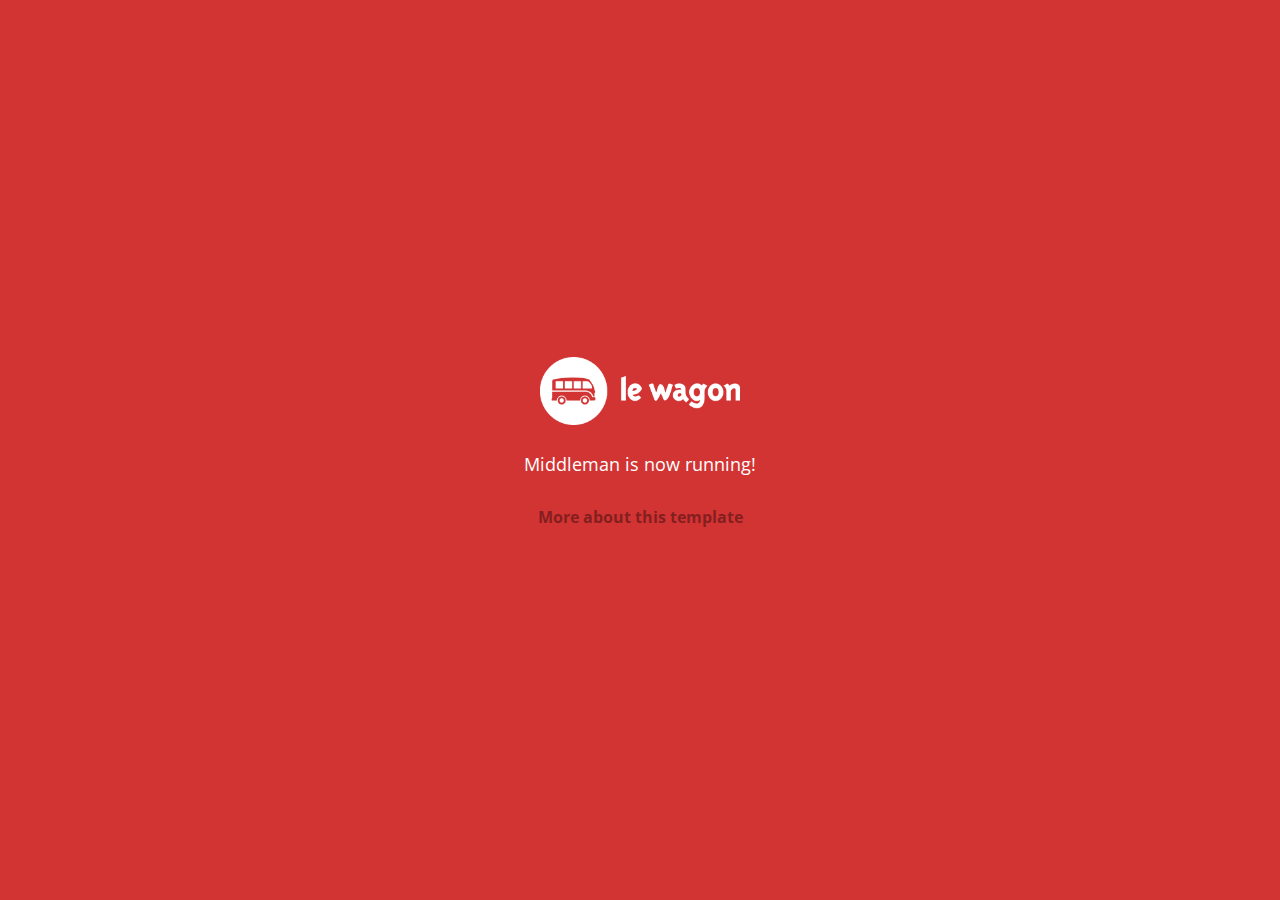
==== index.html @ 05ccd102 "Automated commit at 2018-08-06 09:28:36 UTC by middleman-deploy 2.0.0-alpha" ====
<!doctype html>
<html>
  <head>
    <meta charset="utf-8">
    <meta http-equiv="x-ua-compatible" content="ie=edge">
    <meta name="viewport"
          content="width=device-width, initial-scale=1, shrink-to-fit=no">
    <!-- Use the title from a page's frontmatter if it has one -->
    <title>Le Wagon - Middleman</title>
    <link href="stylesheets/application-3c48b980.css" rel="stylesheet" />
    <script src="javascripts/application-93de88c9.js"></script>
    <link href="images/favicon-f15af148.png" rel="icon" type="image/png" />
  </head>
  <body>
    <div id="home">
  <div class="home-content">
    <img src="images/logo-acc9c0ec.png" width="200" alt="Logo" />
    <p>
      Middleman is now running!
    </p>
    <p class="about">
      <a href="about.html">More about this template</a>
    </p>
  </div>
</div>

  </body>
</html>
---- stylesheets/application-3c48b980.css ----
@import url("https://fonts.googleapis.com/css?family=Open+Sans:400,300,700|Raleway:400,100,300,700,500");/*!
 * Bootstrap v3.3.7 (http://getbootstrap.com)
 * Copyright 2011-2016 Twitter, Inc.
 * Licensed under MIT (https://github.com/twbs/bootstrap/blob/master/LICENSE)
 *//*! normalize.css v3.0.3 | MIT License | github.com/necolas/normalize.css */html{font-family:sans-serif;-ms-text-size-adjust:100%;-webkit-text-size-adjust:100%}body{margin:0}article,aside,details,figcaption,figure,footer,header,hgroup,main,menu,nav,section,summary{display:block}audio,canvas,progress,video{display:inline-block;vertical-align:baseline}audio:not([controls]){display:none;height:0}[hidden],template{display:none}a{background-color:transparent}a:active,a:hover{outline:0}abbr[title]{border-bottom:1px dotted}b,strong{font-weight:bold}dfn{font-style:italic}h1{font-size:2em;margin:0.67em 0}mark{background:#ff0;color:#000}small{font-size:80%}sub,sup{font-size:75%;line-height:0;position:relative;vertical-align:baseline}sup{top:-0.5em}sub{bottom:-0.25em}img{border:0}svg:not(:root){overflow:hidden}figure{margin:1em 40px}hr{-webkit-box-sizing:content-box;box-sizing:content-box;height:0}pre{overflow:auto}code,kbd,pre,samp{font-family:monospace, monospace;font-size:1em}button,input,optgroup,select,textarea{color:inherit;font:inherit;margin:0}button{overflow:visible}button,select{text-transform:none}button,html input[type="button"],input[type="reset"],input[type="submit"]{-webkit-appearance:button;cursor:pointer}button[disabled],html input[disabled]{cursor:default}button::-moz-focus-inner,input::-moz-focus-inner{border:0;padding:0}input{line-height:normal}input[type="checkbox"],input[type="radio"]{-webkit-box-sizing:border-box;box-sizing:border-box;padding:0}input[type="number"]::-webkit-inner-spin-button,input[type="number"]::-webkit-outer-spin-button{height:auto}input[type="search"]{-webkit-appearance:textfield;-webkit-box-sizing:content-box;box-sizing:content-box}input[type="search"]::-webkit-search-cancel-button,input[type="search"]::-webkit-search-decoration{-webkit-appearance:none}fieldset{border:1px solid #c0c0c0;margin:0 2px;padding:0.35em 0.625em 0.75em}legend{border:0;padding:0}textarea{overflow:auto}optgroup{font-weight:bold}table{border-collapse:collapse;border-spacing:0}td,th{padding:0}/*! Source: https://github.com/h5bp/html5-boilerplate/blob/master/src/css/main.css */@media print{*,*:before,*:after{background:transparent !important;color:#000 !important;-webkit-box-shadow:none !important;box-shadow:none !important;text-shadow:none !important}a,a:visited{text-decoration:underline}a[href]:after{content:" (" attr(href) ")"}abbr[title]:after{content:" (" attr(title) ")"}a[href^="#"]:after,a[href^="javascript:"]:after{content:""}pre,blockquote{border:1px solid #999;page-break-inside:avoid}thead{display:table-header-group}tr,img{page-break-inside:avoid}img{max-width:100% !important}p,h2,h3{orphans:3;widows:3}h2,h3{page-break-after:avoid}.navbar{display:none}.btn>.caret,.dropup>.btn>.caret{border-top-color:#000 !important}.label{border:1px solid #000}.table{border-collapse:collapse !important}.table td,.table th{background-color:#fff !important}.table-bordered th,.table-bordered td{border:1px solid #ddd !important}}@font-face{font-family:'Glyphicons Halflings';src:url("../assets/bootstrap/glyphicons-halflings-regular-86b6f62b.eot");src:url("../assets/bootstrap/glyphicons-halflings-regular-86b6f62b.eot?#iefix") format("embedded-opentype"),url("../assets/bootstrap/glyphicons-halflings-regular-ca35b697.woff2") format("woff2"),url("../assets/bootstrap/glyphicons-halflings-regular-278e49a8.woff") format("woff"),url("../assets/bootstrap/glyphicons-halflings-regular-44bc1850.ttf") format("truetype"),url("../assets/bootstrap/glyphicons-halflings-regular-de51a849.svg#glyphicons_halflingsregular") format("svg")}.glyphicon{position:relative;top:1px;display:inline-block;font-family:'Glyphicons Halflings';font-style:normal;font-weight:normal;line-height:1;-webkit-font-smoothing:antialiased;-moz-osx-font-smoothing:grayscale}.glyphicon-asterisk:before{content:"\002a"}.glyphicon-plus:before{content:"\002b"}.glyphicon-euro:before,.glyphicon-eur:before{content:"\20ac"}.glyphicon-minus:before{content:"\2212"}.glyphicon-cloud:before{content:"\2601"}.glyphicon-envelope:before{content:"\2709"}.glyphicon-pencil:before{content:"\270f"}.glyphicon-glass:before{content:"\e001"}.glyphicon-music:before{content:"\e002"}.glyphicon-search:before{content:"\e003"}.glyphicon-heart:before{content:"\e005"}.glyphicon-star:before{content:"\e006"}.glyphicon-star-empty:before{content:"\e007"}.glyphicon-user:before{content:"\e008"}.glyphicon-film:before{content:"\e009"}.glyphicon-th-large:before{content:"\e010"}.glyphicon-th:before{content:"\e011"}.glyphicon-th-list:before{content:"\e012"}.glyphicon-ok:before{content:"\e013"}.glyphicon-remove:before{content:"\e014"}.glyphicon-zoom-in:before{content:"\e015"}.glyphicon-zoom-out:before{content:"\e016"}.glyphicon-off:before{content:"\e017"}.glyphicon-signal:before{content:"\e018"}.glyphicon-cog:before{content:"\e019"}.glyphicon-trash:before{content:"\e020"}.glyphicon-home:before{content:"\e021"}.glyphicon-file:before{content:"\e022"}.glyphicon-time:before{content:"\e023"}.glyphicon-road:before{content:"\e024"}.glyphicon-download-alt:before{content:"\e025"}.glyphicon-download:before{content:"\e026"}.glyphicon-upload:before{content:"\e027"}.glyphicon-inbox:before{content:"\e028"}.glyphicon-play-circle:before{content:"\e029"}.glyphicon-repeat:before{content:"\e030"}.glyphicon-refresh:before{content:"\e031"}.glyphicon-list-alt:before{content:"\e032"}.glyphicon-lock:before{content:"\e033"}.glyphicon-flag:before{content:"\e034"}.glyphicon-headphones:before{content:"\e035"}.glyphicon-volume-off:before{content:"\e036"}.glyphicon-volume-down:before{content:"\e037"}.glyphicon-volume-up:before{content:"\e038"}.glyphicon-qrcode:before{content:"\e039"}.glyphicon-barcode:before{content:"\e040"}.glyphicon-tag:before{content:"\e041"}.glyphicon-tags:before{content:"\e042"}.glyphicon-book:before{content:"\e043"}.glyphicon-bookmark:before{content:"\e044"}.glyphicon-print:before{content:"\e045"}.glyphicon-camera:before{content:"\e046"}.glyphicon-font:before{content:"\e047"}.glyphicon-bold:before{content:"\e048"}.glyphicon-italic:before{content:"\e049"}.glyphicon-text-height:before{content:"\e050"}.glyphicon-text-width:before{content:"\e051"}.glyphicon-align-left:before{content:"\e052"}.glyphicon-align-center:before{content:"\e053"}.glyphicon-align-right:before{content:"\e054"}.glyphicon-align-justify:before{content:"\e055"}.glyphicon-list:before{content:"\e056"}.glyphicon-indent-left:before{content:"\e057"}.glyphicon-indent-right:before{content:"\e058"}.glyphicon-facetime-video:before{content:"\e059"}.glyphicon-picture:before{content:"\e060"}.glyphicon-map-marker:before{content:"\e062"}.glyphicon-adjust:before{content:"\e063"}.glyphicon-tint:before{content:"\e064"}.glyphicon-edit:before{content:"\e065"}.glyphicon-share:before{content:"\e066"}.glyphicon-check:before{content:"\e067"}.glyphicon-move:before{content:"\e068"}.glyphicon-step-backward:before{content:"\e069"}.glyphicon-fast-backward:before{content:"\e070"}.glyphicon-backward:before{content:"\e071"}.glyphicon-play:before{content:"\e072"}.glyphicon-pause:before{content:"\e073"}.glyphicon-stop:before{content:"\e074"}.glyphicon-forward:before{content:"\e075"}.glyphicon-fast-forward:before{content:"\e076"}.glyphicon-step-forward:before{content:"\e077"}.glyphicon-eject:before{content:"\e078"}.glyphicon-chevron-left:before{content:"\e079"}.glyphicon-chevron-right:before{content:"\e080"}.glyphicon-plus-sign:before{content:"\e081"}.glyphicon-minus-sign:before{content:"\e082"}.glyphicon-remove-sign:before{content:"\e083"}.glyphicon-ok-sign:before{content:"\e084"}.glyphicon-question-sign:before{content:"\e085"}.glyphicon-info-sign:before{content:"\e086"}.glyphicon-screenshot:before{content:"\e087"}.glyphicon-remove-circle:before{content:"\e088"}.glyphicon-ok-circle:before{content:"\e089"}.glyphicon-ban-circle:before{content:"\e090"}.glyphicon-arrow-left:before{content:"\e091"}.glyphicon-arrow-right:before{content:"\e092"}.glyphicon-arrow-up:before{content:"\e093"}.glyphicon-arrow-down:before{content:"\e094"}.glyphicon-share-alt:before{content:"\e095"}.glyphicon-resize-full:before{content:"\e096"}.glyphicon-resize-small:before{content:"\e097"}.glyphicon-exclamation-sign:before{content:"\e101"}.glyphicon-gift:before{content:"\e102"}.glyphicon-leaf:before{content:"\e103"}.glyphicon-fire:before{content:"\e104"}.glyphicon-eye-open:before{content:"\e105"}.glyphicon-eye-close:before{content:"\e106"}.glyphicon-warning-sign:before{content:"\e107"}.glyphicon-plane:before{content:"\e108"}.glyphicon-calendar:before{content:"\e109"}.glyphicon-random:before{content:"\e110"}.glyphicon-comment:before{content:"\e111"}.glyphicon-magnet:before{content:"\e112"}.glyphicon-chevron-up:before{content:"\e113"}.glyphicon-chevron-down:before{content:"\e114"}.glyphicon-retweet:before{content:"\e115"}.glyphicon-shopping-cart:before{content:"\e116"}.glyphicon-folder-close:before{content:"\e117"}.glyphicon-folder-open:before{content:"\e118"}.glyphicon-resize-vertical:before{content:"\e119"}.glyphicon-resize-horizontal:before{content:"\e120"}.glyphicon-hdd:before{content:"\e121"}.glyphicon-bullhorn:before{content:"\e122"}.glyphicon-bell:before{content:"\e123"}.glyphicon-certificate:before{content:"\e124"}.glyphicon-thumbs-up:before{content:"\e125"}.glyphicon-thumbs-down:before{content:"\e126"}.glyphicon-hand-right:before{content:"\e127"}.glyphicon-hand-left:before{content:"\e128"}.glyphicon-hand-up:before{content:"\e129"}.glyphicon-hand-down:before{content:"\e130"}.glyphicon-circle-arrow-right:before{content:"\e131"}.glyphicon-circle-arrow-left:before{content:"\e132"}.glyphicon-circle-arrow-up:before{content:"\e133"}.glyphicon-circle-arrow-down:before{content:"\e134"}.glyphicon-globe:before{content:"\e135"}.glyphicon-wrench:before{content:"\e136"}.glyphicon-tasks:before{content:"\e137"}.glyphicon-filter:before{content:"\e138"}.glyphicon-briefcase:before{content:"\e139"}.glyphicon-fullscreen:before{content:"\e140"}.glyphicon-dashboard:before{content:"\e141"}.glyphicon-paperclip:before{content:"\e142"}.glyphicon-heart-empty:before{content:"\e143"}.glyphicon-link:before{content:"\e144"}.glyphicon-phone:before{content:"\e145"}.glyphicon-pushpin:before{content:"\e146"}.glyphicon-usd:before{content:"\e148"}.glyphicon-gbp:before{content:"\e149"}.glyphicon-sort:before{content:"\e150"}.glyphicon-sort-by-alphabet:before{content:"\e151"}.glyphicon-sort-by-alphabet-alt:before{content:"\e152"}.glyphicon-sort-by-order:before{content:"\e153"}.glyphicon-sort-by-order-alt:before{content:"\e154"}.glyphicon-sort-by-attributes:before{content:"\e155"}.glyphicon-sort-by-attributes-alt:before{content:"\e156"}.glyphicon-unchecked:before{content:"\e157"}.glyphicon-expand:before{content:"\e158"}.glyphicon-collapse-down:before{content:"\e159"}.glyphicon-collapse-up:before{content:"\e160"}.glyphicon-log-in:before{content:"\e161"}.glyphicon-flash:before{content:"\e162"}.glyphicon-log-out:before{content:"\e163"}.glyphicon-new-window:before{content:"\e164"}.glyphicon-record:before{content:"\e165"}.glyphicon-save:before{content:"\e166"}.glyphicon-open:before{content:"\e167"}.glyphicon-saved:before{content:"\e168"}.glyphicon-import:before{content:"\e169"}.glyphicon-export:before{content:"\e170"}.glyphicon-send:before{content:"\e171"}.glyphicon-floppy-disk:before{content:"\e172"}.glyphicon-floppy-saved:before{content:"\e173"}.glyphicon-floppy-remove:before{content:"\e174"}.glyphicon-floppy-save:before{content:"\e175"}.glyphicon-floppy-open:before{content:"\e176"}.glyphicon-credit-card:before{content:"\e177"}.glyphicon-transfer:before{content:"\e178"}.glyphicon-cutlery:before{content:"\e179"}.glyphicon-header:before{content:"\e180"}.glyphicon-compressed:before{content:"\e181"}.glyphicon-earphone:before{content:"\e182"}.glyphicon-phone-alt:before{content:"\e183"}.glyphicon-tower:before{content:"\e184"}.glyphicon-stats:before{content:"\e185"}.glyphicon-sd-video:before{content:"\e186"}.glyphicon-hd-video:before{content:"\e187"}.glyphicon-subtitles:before{content:"\e188"}.glyphicon-sound-stereo:before{content:"\e189"}.glyphicon-sound-dolby:before{content:"\e190"}.glyphicon-sound-5-1:before{content:"\e191"}.glyphicon-sound-6-1:before{content:"\e192"}.glyphicon-sound-7-1:before{content:"\e193"}.glyphicon-copyright-mark:before{content:"\e194"}.glyphicon-registration-mark:before{content:"\e195"}.glyphicon-cloud-download:before{content:"\e197"}.glyphicon-cloud-upload:before{content:"\e198"}.glyphicon-tree-conifer:before{content:"\e199"}.glyphicon-tree-deciduous:before{content:"\e200"}.glyphicon-cd:before{content:"\e201"}.glyphicon-save-file:before{content:"\e202"}.glyphicon-open-file:before{content:"\e203"}.glyphicon-level-up:before{content:"\e204"}.glyphicon-copy:before{content:"\e205"}.glyphicon-paste:before{content:"\e206"}.glyphicon-alert:before{content:"\e209"}.glyphicon-equalizer:before{content:"\e210"}.glyphicon-king:before{content:"\e211"}.glyphicon-queen:before{content:"\e212"}.glyphicon-pawn:before{content:"\e213"}.glyphicon-bishop:before{content:"\e214"}.glyphicon-knight:before{content:"\e215"}.glyphicon-baby-formula:before{content:"\e216"}.glyphicon-tent:before{content:"\26fa"}.glyphicon-blackboard:before{content:"\e218"}.glyphicon-bed:before{content:"\e219"}.glyphicon-apple:before{content:"\f8ff"}.glyphicon-erase:before{content:"\e221"}.glyphicon-hourglass:before{content:"\231b"}.glyphicon-lamp:before{content:"\e223"}.glyphicon-duplicate:before{content:"\e224"}.glyphicon-piggy-bank:before{content:"\e225"}.glyphicon-scissors:before{content:"\e226"}.glyphicon-bitcoin:before{content:"\e227"}.glyphicon-btc:before{content:"\e227"}.glyphicon-xbt:before{content:"\e227"}.glyphicon-yen:before{content:"\00a5"}.glyphicon-jpy:before{content:"\00a5"}.glyphicon-ruble:before{content:"\20bd"}.glyphicon-rub:before{content:"\20bd"}.glyphicon-scale:before{content:"\e230"}.glyphicon-ice-lolly:before{content:"\e231"}.glyphicon-ice-lolly-tasted:before{content:"\e232"}.glyphicon-education:before{content:"\e233"}.glyphicon-option-horizontal:before{content:"\e234"}.glyphicon-option-vertical:before{content:"\e235"}.glyphicon-menu-hamburger:before{content:"\e236"}.glyphicon-modal-window:before{content:"\e237"}.glyphicon-oil:before{content:"\e238"}.glyphicon-grain:before{content:"\e239"}.glyphicon-sunglasses:before{content:"\e240"}.glyphicon-text-size:before{content:"\e241"}.glyphicon-text-color:before{content:"\e242"}.glyphicon-text-background:before{content:"\e243"}.glyphicon-object-align-top:before{content:"\e244"}.glyphicon-object-align-bottom:before{content:"\e245"}.glyphicon-object-align-horizontal:before{content:"\e246"}.glyphicon-object-align-left:before{content:"\e247"}.glyphicon-object-align-vertical:before{content:"\e248"}.glyphicon-object-align-right:before{content:"\e249"}.glyphicon-triangle-right:before{content:"\e250"}.glyphicon-triangle-left:before{content:"\e251"}.glyphicon-triangle-bottom:before{content:"\e252"}.glyphicon-triangle-top:before{content:"\e253"}.glyphicon-console:before{content:"\e254"}.glyphicon-superscript:before{content:"\e255"}.glyphicon-subscript:before{content:"\e256"}.glyphicon-menu-left:before{content:"\e257"}.glyphicon-menu-right:before{content:"\e258"}.glyphicon-menu-down:before{content:"\e259"}.glyphicon-menu-up:before{content:"\e260"}*{-webkit-box-sizing:border-box;box-sizing:border-box}*:before,*:after{-webkit-box-sizing:border-box;box-sizing:border-box}html{font-size:10px;-webkit-tap-highlight-color:transparent}body{font-family:"Open Sans", "Helvetica", "sans-serif";font-size:18px;line-height:1.42857143;color:#333333;background-color:#F4F4F4}input,button,select,textarea{font-family:inherit;font-size:inherit;line-height:inherit}a{color:#469AE0;text-decoration:none}a:hover,a:focus{color:#1f74ba;text-decoration:underline}a:focus{outline:5px auto -webkit-focus-ring-color;outline-offset:-2px}figure{margin:0}img{vertical-align:middle}.img-responsive{display:block;max-width:100%;height:auto}.img-rounded{border-radius:2px}.img-thumbnail{padding:4px;line-height:1.42857143;background-color:#F4F4F4;border:1px solid #ddd;border-radius:2px;-webkit-transition:all 0.2s ease-in-out;transition:all 0.2s ease-in-out;display:inline-block;max-width:100%;height:auto}.img-circle{border-radius:50%}hr{margin-top:25px;margin-bottom:25px;border:0;border-top:1px solid #eeeeee}.sr-only{position:absolute;width:1px;height:1px;margin:-1px;padding:0;overflow:hidden;clip:rect(0, 0, 0, 0);border:0}.sr-only-focusable:active,.sr-only-focusable:focus{position:static;width:auto;height:auto;margin:0;overflow:visible;clip:auto}[role="button"]{cursor:pointer}h1,h2,h3,h4,h5,h6,.h1,.h2,.h3,.h4,.h5,.h6{font-family:"Raleway", "Helvetica", "sans-serif";font-weight:500;line-height:1.1;color:inherit}h1 small,h1 .small,h2 small,h2 .small,h3 small,h3 .small,h4 small,h4 .small,h5 small,h5 .small,h6 small,h6 .small,.h1 small,.h1 .small,.h2 small,.h2 .small,.h3 small,.h3 .small,.h4 small,.h4 .small,.h5 small,.h5 .small,.h6 small,.h6 .small{font-weight:normal;line-height:1;color:#777777}h1,.h1,h2,.h2,h3,.h3{margin-top:25px;margin-bottom:12.5px}h1 small,h1 .small,.h1 small,.h1 .small,h2 small,h2 .small,.h2 small,.h2 .small,h3 small,h3 .small,.h3 small,.h3 .small{font-size:65%}h4,.h4,h5,.h5,h6,.h6{margin-top:12.5px;margin-bottom:12.5px}h4 small,h4 .small,.h4 small,.h4 .small,h5 small,h5 .small,.h5 small,.h5 .small,h6 small,h6 .small,.h6 small,.h6 .small{font-size:75%}h1,.h1{font-size:46px}h2,.h2{font-size:38px}h3,.h3{font-size:31px}h4,.h4{font-size:23px}h5,.h5{font-size:18px}h6,.h6{font-size:16px}p{margin:0 0 12.5px}.lead{margin-bottom:25px;font-size:20px;font-weight:300;line-height:1.4}@media (min-width: 768px){.lead{font-size:27px}}small,.small{font-size:88%}mark,.mark{background-color:#fcf8e3;padding:.2em}.text-left{text-align:left}.text-right{text-align:right}.text-center{text-align:center}.text-justify{text-align:justify}.text-nowrap{white-space:nowrap}.text-lowercase{text-transform:lowercase}.text-uppercase,.initialism{text-transform:uppercase}.text-capitalize{text-transform:capitalize}.text-muted{color:#777777}.text-primary{color:#469AE0}a.text-primary:hover,a.text-primary:focus{color:#2381d0}.text-success{color:#3c763d}a.text-success:hover,a.text-success:focus{color:#2b542c}.text-info{color:#31708f}a.text-info:hover,a.text-info:focus{color:#245269}.text-warning{color:#8a6d3b}a.text-warning:hover,a.text-warning:focus{color:#66512c}.text-danger{color:#a94442}a.text-danger:hover,a.text-danger:focus{color:#843534}.bg-primary{color:#fff}.bg-primary{background-color:#469AE0}a.bg-primary:hover,a.bg-primary:focus{background-color:#2381d0}.bg-success{background-color:#dff0d8}a.bg-success:hover,a.bg-success:focus{background-color:#c1e2b3}.bg-info{background-color:#d9edf7}a.bg-info:hover,a.bg-info:focus{background-color:#afd9ee}.bg-warning{background-color:#fcf8e3}a.bg-warning:hover,a.bg-warning:focus{background-color:#f7ecb5}.bg-danger{background-color:#f2dede}a.bg-danger:hover,a.bg-danger:focus{background-color:#e4b9b9}.page-header{padding-bottom:11.5px;margin:50px 0 25px;border-bottom:1px solid #eeeeee}ul,ol{margin-top:0;margin-bottom:12.5px}ul ul,ul ol,ol ul,ol ol{margin-bottom:0}.list-unstyled{padding-left:0;list-style:none}.list-inline{padding-left:0;list-style:none;margin-left:-5px}.list-inline>li{display:inline-block;padding-left:5px;padding-right:5px}dl{margin-top:0;margin-bottom:25px}dt,dd{line-height:1.42857143}dt{font-weight:bold}dd{margin-left:0}.dl-horizontal dd:before,.dl-horizontal dd:after{content:" ";display:table}.dl-horizontal dd:after{clear:both}@media (min-width: 768px){.dl-horizontal dt{float:left;width:160px;clear:left;text-align:right;overflow:hidden;text-overflow:ellipsis;white-space:nowrap}.dl-horizontal dd{margin-left:180px}}abbr[title],abbr[data-original-title]{cursor:help;border-bottom:1px dotted #777777}.initialism{font-size:90%}blockquote{padding:12.5px 25px;margin:0 0 25px;font-size:22.5px;border-left:5px solid #eeeeee}blockquote p:last-child,blockquote ul:last-child,blockquote ol:last-child{margin-bottom:0}blockquote footer,blockquote small,blockquote .small{display:block;font-size:80%;line-height:1.42857143;color:#777777}blockquote footer:before,blockquote small:before,blockquote .small:before{content:'\2014 \00A0'}.blockquote-reverse,blockquote.pull-right{padding-right:15px;padding-left:0;border-right:5px solid #eeeeee;border-left:0;text-align:right}.blockquote-reverse footer:before,.blockquote-reverse small:before,.blockquote-reverse .small:before,blockquote.pull-right footer:before,blockquote.pull-right small:before,blockquote.pull-right .small:before{content:''}.blockquote-reverse footer:after,.blockquote-reverse small:after,.blockquote-reverse .small:after,blockquote.pull-right footer:after,blockquote.pull-right small:after,blockquote.pull-right .small:after{content:'\00A0 \2014'}address{margin-bottom:25px;font-style:normal;line-height:1.42857143}code,kbd,pre,samp{font-family:Menlo, Monaco, Consolas, "Courier New", monospace}code{padding:2px 4px;font-size:90%;color:#c7254e;background-color:#f9f2f4;border-radius:2px}kbd{padding:2px 4px;font-size:90%;color:#fff;background-color:#333;border-radius:2px;-webkit-box-shadow:inset 0 -1px 0 rgba(0,0,0,0.25);box-shadow:inset 0 -1px 0 rgba(0,0,0,0.25)}kbd kbd{padding:0;font-size:100%;font-weight:bold;-webkit-box-shadow:none;box-shadow:none}pre{display:block;padding:12px;margin:0 0 12.5px;font-size:17px;line-height:1.42857143;word-break:break-all;word-wrap:break-word;color:#333333;background-color:#f5f5f5;border:1px solid #ccc;border-radius:2px}pre code{padding:0;font-size:inherit;color:inherit;white-space:pre-wrap;background-color:transparent;border-radius:0}.pre-scrollable{max-height:340px;overflow-y:scroll}.container{margin-right:auto;margin-left:auto;padding-left:15px;padding-right:15px}.container:before,.container:after{content:" ";display:table}.container:after{clear:both}@media (min-width: 768px){.container{width:750px}}@media (min-width: 992px){.container{width:970px}}@media (min-width: 1200px){.container{width:1170px}}.container-fluid{margin-right:auto;margin-left:auto;padding-left:15px;padding-right:15px}.container-fluid:before,.container-fluid:after{content:" ";display:table}.container-fluid:after{clear:both}.row{margin-left:-15px;margin-right:-15px}.row:before,.row:after{content:" ";display:table}.row:after{clear:both}.col-xs-1,.col-sm-1,.col-md-1,.col-lg-1,.col-xs-2,.col-sm-2,.col-md-2,.col-lg-2,.col-xs-3,.col-sm-3,.col-md-3,.col-lg-3,.col-xs-4,.col-sm-4,.col-md-4,.col-lg-4,.col-xs-5,.col-sm-5,.col-md-5,.col-lg-5,.col-xs-6,.col-sm-6,.col-md-6,.col-lg-6,.col-xs-7,.col-sm-7,.col-md-7,.col-lg-7,.col-xs-8,.col-sm-8,.col-md-8,.col-lg-8,.col-xs-9,.col-sm-9,.col-md-9,.col-lg-9,.col-xs-10,.col-sm-10,.col-md-10,.col-lg-10,.col-xs-11,.col-sm-11,.col-md-11,.col-lg-11,.col-xs-12,.col-sm-12,.col-md-12,.col-lg-12{position:relative;min-height:1px;padding-left:15px;padding-right:15px}.col-xs-1,.col-xs-2,.col-xs-3,.col-xs-4,.col-xs-5,.col-xs-6,.col-xs-7,.col-xs-8,.col-xs-9,.col-xs-10,.col-xs-11,.col-xs-12{float:left}.col-xs-1{width:8.33333333%}.col-xs-2{width:16.66666667%}.col-xs-3{width:25%}.col-xs-4{width:33.33333333%}.col-xs-5{width:41.66666667%}.col-xs-6{width:50%}.col-xs-7{width:58.33333333%}.col-xs-8{width:66.66666667%}.col-xs-9{width:75%}.col-xs-10{width:83.33333333%}.col-xs-11{width:91.66666667%}.col-xs-12{width:100%}.col-xs-pull-0{right:auto}.col-xs-pull-1{right:8.33333333%}.col-xs-pull-2{right:16.66666667%}.col-xs-pull-3{right:25%}.col-xs-pull-4{right:33.33333333%}.col-xs-pull-5{right:41.66666667%}.col-xs-pull-6{right:50%}.col-xs-pull-7{right:58.33333333%}.col-xs-pull-8{right:66.66666667%}.col-xs-pull-9{right:75%}.col-xs-pull-10{right:83.33333333%}.col-xs-pull-11{right:91.66666667%}.col-xs-pull-12{right:100%}.col-xs-push-0{left:auto}.col-xs-push-1{left:8.33333333%}.col-xs-push-2{left:16.66666667%}.col-xs-push-3{left:25%}.col-xs-push-4{left:33.33333333%}.col-xs-push-5{left:41.66666667%}.col-xs-push-6{left:50%}.col-xs-push-7{left:58.33333333%}.col-xs-push-8{left:66.66666667%}.col-xs-push-9{left:75%}.col-xs-push-10{left:83.33333333%}.col-xs-push-11{left:91.66666667%}.col-xs-push-12{left:100%}.col-xs-offset-0{margin-left:0%}.col-xs-offset-1{margin-left:8.33333333%}.col-xs-offset-2{margin-left:16.66666667%}.col-xs-offset-3{margin-left:25%}.col-xs-offset-4{margin-left:33.33333333%}.col-xs-offset-5{margin-left:41.66666667%}.col-xs-offset-6{margin-left:50%}.col-xs-offset-7{margin-left:58.33333333%}.col-xs-offset-8{margin-left:66.66666667%}.col-xs-offset-9{margin-left:75%}.col-xs-offset-10{margin-left:83.33333333%}.col-xs-offset-11{margin-left:91.66666667%}.col-xs-offset-12{margin-left:100%}@media (min-width: 768px){.col-sm-1,.col-sm-2,.col-sm-3,.col-sm-4,.col-sm-5,.col-sm-6,.col-sm-7,.col-sm-8,.col-sm-9,.col-sm-10,.col-sm-11,.col-sm-12{float:left}.col-sm-1{width:8.33333333%}.col-sm-2{width:16.66666667%}.col-sm-3{width:25%}.col-sm-4{width:33.33333333%}.col-sm-5{width:41.66666667%}.col-sm-6{width:50%}.col-sm-7{width:58.33333333%}.col-sm-8{width:66.66666667%}.col-sm-9{width:75%}.col-sm-10{width:83.33333333%}.col-sm-11{width:91.66666667%}.col-sm-12{width:100%}.col-sm-pull-0{right:auto}.col-sm-pull-1{right:8.33333333%}.col-sm-pull-2{right:16.66666667%}.col-sm-pull-3{right:25%}.col-sm-pull-4{right:33.33333333%}.col-sm-pull-5{right:41.66666667%}.col-sm-pull-6{right:50%}.col-sm-pull-7{right:58.33333333%}.col-sm-pull-8{right:66.66666667%}.col-sm-pull-9{right:75%}.col-sm-pull-10{right:83.33333333%}.col-sm-pull-11{right:91.66666667%}.col-sm-pull-12{right:100%}.col-sm-push-0{left:auto}.col-sm-push-1{left:8.33333333%}.col-sm-push-2{left:16.66666667%}.col-sm-push-3{left:25%}.col-sm-push-4{left:33.33333333%}.col-sm-push-5{left:41.66666667%}.col-sm-push-6{left:50%}.col-sm-push-7{left:58.33333333%}.col-sm-push-8{left:66.66666667%}.col-sm-push-9{left:75%}.col-sm-push-10{left:83.33333333%}.col-sm-push-11{left:91.66666667%}.col-sm-push-12{left:100%}.col-sm-offset-0{margin-left:0%}.col-sm-offset-1{margin-left:8.33333333%}.col-sm-offset-2{margin-left:16.66666667%}.col-sm-offset-3{margin-left:25%}.col-sm-offset-4{margin-left:33.33333333%}.col-sm-offset-5{margin-left:41.66666667%}.col-sm-offset-6{margin-left:50%}.col-sm-offset-7{margin-left:58.33333333%}.col-sm-offset-8{margin-left:66.66666667%}.col-sm-offset-9{margin-left:75%}.col-sm-offset-10{margin-left:83.33333333%}.col-sm-offset-11{margin-left:91.66666667%}.col-sm-offset-12{margin-left:100%}}@media (min-width: 992px){.col-md-1,.col-md-2,.col-md-3,.col-md-4,.col-md-5,.col-md-6,.col-md-7,.col-md-8,.col-md-9,.col-md-10,.col-md-11,.col-md-12{float:left}.col-md-1{width:8.33333333%}.col-md-2{width:16.66666667%}.col-md-3{width:25%}.col-md-4{width:33.33333333%}.col-md-5{width:41.66666667%}.col-md-6{width:50%}.col-md-7{width:58.33333333%}.col-md-8{width:66.66666667%}.col-md-9{width:75%}.col-md-10{width:83.33333333%}.col-md-11{width:91.66666667%}.col-md-12{width:100%}.col-md-pull-0{right:auto}.col-md-pull-1{right:8.33333333%}.col-md-pull-2{right:16.66666667%}.col-md-pull-3{right:25%}.col-md-pull-4{right:33.33333333%}.col-md-pull-5{right:41.66666667%}.col-md-pull-6{right:50%}.col-md-pull-7{right:58.33333333%}.col-md-pull-8{right:66.66666667%}.col-md-pull-9{right:75%}.col-md-pull-10{right:83.33333333%}.col-md-pull-11{right:91.66666667%}.col-md-pull-12{right:100%}.col-md-push-0{left:auto}.col-md-push-1{left:8.33333333%}.col-md-push-2{left:16.66666667%}.col-md-push-3{left:25%}.col-md-push-4{left:33.33333333%}.col-md-push-5{left:41.66666667%}.col-md-push-6{left:50%}.col-md-push-7{left:58.33333333%}.col-md-push-8{left:66.66666667%}.col-md-push-9{left:75%}.col-md-push-10{left:83.33333333%}.col-md-push-11{left:91.66666667%}.col-md-push-12{left:100%}.col-md-offset-0{margin-left:0%}.col-md-offset-1{margin-left:8.33333333%}.col-md-offset-2{margin-left:16.66666667%}.col-md-offset-3{margin-left:25%}.col-md-offset-4{margin-left:33.33333333%}.col-md-offset-5{margin-left:41.66666667%}.col-md-offset-6{margin-left:50%}.col-md-offset-7{margin-left:58.33333333%}.col-md-offset-8{margin-left:66.66666667%}.col-md-offset-9{margin-left:75%}.col-md-offset-10{margin-left:83.33333333%}.col-md-offset-11{margin-left:91.66666667%}.col-md-offset-12{margin-left:100%}}@media (min-width: 1200px){.col-lg-1,.col-lg-2,.col-lg-3,.col-lg-4,.col-lg-5,.col-lg-6,.col-lg-7,.col-lg-8,.col-lg-9,.col-lg-10,.col-lg-11,.col-lg-12{float:left}.col-lg-1{width:8.33333333%}.col-lg-2{width:16.66666667%}.col-lg-3{width:25%}.col-lg-4{width:33.33333333%}.col-lg-5{width:41.66666667%}.col-lg-6{width:50%}.col-lg-7{width:58.33333333%}.col-lg-8{width:66.66666667%}.col-lg-9{width:75%}.col-lg-10{width:83.33333333%}.col-lg-11{width:91.66666667%}.col-lg-12{width:100%}.col-lg-pull-0{right:auto}.col-lg-pull-1{right:8.33333333%}.col-lg-pull-2{right:16.66666667%}.col-lg-pull-3{right:25%}.col-lg-pull-4{right:33.33333333%}.col-lg-pull-5{right:41.66666667%}.col-lg-pull-6{right:50%}.col-lg-pull-7{right:58.33333333%}.col-lg-pull-8{right:66.66666667%}.col-lg-pull-9{right:75%}.col-lg-pull-10{right:83.33333333%}.col-lg-pull-11{right:91.66666667%}.col-lg-pull-12{right:100%}.col-lg-push-0{left:auto}.col-lg-push-1{left:8.33333333%}.col-lg-push-2{left:16.66666667%}.col-lg-push-3{left:25%}.col-lg-push-4{left:33.33333333%}.col-lg-push-5{left:41.66666667%}.col-lg-push-6{left:50%}.col-lg-push-7{left:58.33333333%}.col-lg-push-8{left:66.66666667%}.col-lg-push-9{left:75%}.col-lg-push-10{left:83.33333333%}.col-lg-push-11{left:91.66666667%}.col-lg-push-12{left:100%}.col-lg-offset-0{margin-left:0%}.col-lg-offset-1{margin-left:8.33333333%}.col-lg-offset-2{margin-left:16.66666667%}.col-lg-offset-3{margin-left:25%}.col-lg-offset-4{margin-left:33.33333333%}.col-lg-offset-5{margin-left:41.66666667%}.col-lg-offset-6{margin-left:50%}.col-lg-offset-7{margin-left:58.33333333%}.col-lg-offset-8{margin-left:66.66666667%}.col-lg-offset-9{margin-left:75%}.col-lg-offset-10{margin-left:83.33333333%}.col-lg-offset-11{margin-left:91.66666667%}.col-lg-offset-12{margin-left:100%}}table{background-color:transparent}caption{padding-top:8px;padding-bottom:8px;color:#777777;text-align:left}th{text-align:left}.table{width:100%;max-width:100%;margin-bottom:25px}.table>thead>tr>th,.table>thead>tr>td,.table>tbody>tr>th,.table>tbody>tr>td,.table>tfoot>tr>th,.table>tfoot>tr>td{padding:8px;line-height:1.42857143;vertical-align:top;border-top:1px solid #ddd}.table>thead>tr>th{vertical-align:bottom;border-bottom:2px solid #ddd}.table>caption+thead>tr:first-child>th,.table>caption+thead>tr:first-child>td,.table>colgroup+thead>tr:first-child>th,.table>colgroup+thead>tr:first-child>td,.table>thead:first-child>tr:first-child>th,.table>thead:first-child>tr:first-child>td{border-top:0}.table>tbody+tbody{border-top:2px solid #ddd}.table .table{background-color:#F4F4F4}.table-condensed>thead>tr>th,.table-condensed>thead>tr>td,.table-condensed>tbody>tr>th,.table-condensed>tbody>tr>td,.table-condensed>tfoot>tr>th,.table-condensed>tfoot>tr>td{padding:5px}.table-bordered{border:1px solid #ddd}.table-bordered>thead>tr>th,.table-bordered>thead>tr>td,.table-bordered>tbody>tr>th,.table-bordered>tbody>tr>td,.table-bordered>tfoot>tr>th,.table-bordered>tfoot>tr>td{border:1px solid #ddd}.table-bordered>thead>tr>th,.table-bordered>thead>tr>td{border-bottom-width:2px}.table-striped>tbody>tr:nth-of-type(odd){background-color:#f9f9f9}.table-hover>tbody>tr:hover{background-color:#f5f5f5}table col[class*="col-"]{position:static;float:none;display:table-column}table td[class*="col-"],table th[class*="col-"]{position:static;float:none;display:table-cell}.table>thead>tr>td.active,.table>thead>tr>th.active,.table>thead>tr.active>td,.table>thead>tr.active>th,.table>tbody>tr>td.active,.table>tbody>tr>th.active,.table>tbody>tr.active>td,.table>tbody>tr.active>th,.table>tfoot>tr>td.active,.table>tfoot>tr>th.active,.table>tfoot>tr.active>td,.table>tfoot>tr.active>th{background-color:#f5f5f5}.table-hover>tbody>tr>td.active:hover,.table-hover>tbody>tr>th.active:hover,.table-hover>tbody>tr.active:hover>td,.table-hover>tbody>tr:hover>.active,.table-hover>tbody>tr.active:hover>th{background-color:#e8e8e8}.table>thead>tr>td.success,.table>thead>tr>th.success,.table>thead>tr.success>td,.table>thead>tr.success>th,.table>tbody>tr>td.success,.table>tbody>tr>th.success,.table>tbody>tr.success>td,.table>tbody>tr.success>th,.table>tfoot>tr>td.success,.table>tfoot>tr>th.success,.table>tfoot>tr.success>td,.table>tfoot>tr.success>th{background-color:#dff0d8}.table-hover>tbody>tr>td.success:hover,.table-hover>tbody>tr>th.success:hover,.table-hover>tbody>tr.success:hover>td,.table-hover>tbody>tr:hover>.success,.table-hover>tbody>tr.success:hover>th{background-color:#d0e9c6}.table>thead>tr>td.info,.table>thead>tr>th.info,.table>thead>tr.info>td,.table>thead>tr.info>th,.table>tbody>tr>td.info,.table>tbody>tr>th.info,.table>tbody>tr.info>td,.table>tbody>tr.info>th,.table>tfoot>tr>td.info,.table>tfoot>tr>th.info,.table>tfoot>tr.info>td,.table>tfoot>tr.info>th{background-color:#d9edf7}.table-hover>tbody>tr>td.info:hover,.table-hover>tbody>tr>th.info:hover,.table-hover>tbody>tr.info:hover>td,.table-hover>tbody>tr:hover>.info,.table-hover>tbody>tr.info:hover>th{background-color:#c4e3f3}.table>thead>tr>td.warning,.table>thead>tr>th.warning,.table>thead>tr.warning>td,.table>thead>tr.warning>th,.table>tbody>tr>td.warning,.table>tbody>tr>th.warning,.table>tbody>tr.warning>td,.table>tbody>tr.warning>th,.table>tfoot>tr>td.warning,.table>tfoot>tr>th.warning,.table>tfoot>tr.warning>td,.table>tfoot>tr.warning>th{background-color:#fcf8e3}.table-hover>tbody>tr>td.warning:hover,.table-hover>tbody>tr>th.warning:hover,.table-hover>tbody>tr.warning:hover>td,.table-hover>tbody>tr:hover>.warning,.table-hover>tbody>tr.warning:hover>th{background-color:#faf2cc}.table>thead>tr>td.danger,.table>thead>tr>th.danger,.table>thead>tr.danger>td,.table>thead>tr.danger>th,.table>tbody>tr>td.danger,.table>tbody>tr>th.danger,.table>tbody>tr.danger>td,.table>tbody>tr.danger>th,.table>tfoot>tr>td.danger,.table>tfoot>tr>th.danger,.table>tfoot>tr.danger>td,.table>tfoot>tr.danger>th{background-color:#f2dede}.table-hover>tbody>tr>td.danger:hover,.table-hover>tbody>tr>th.danger:hover,.table-hover>tbody>tr.danger:hover>td,.table-hover>tbody>tr:hover>.danger,.table-hover>tbody>tr.danger:hover>th{background-color:#ebcccc}.table-responsive{overflow-x:auto;min-height:0.01%}@media screen and (max-width: 767px){.table-responsive{width:100%;margin-bottom:18.75px;overflow-y:hidden;-ms-overflow-style:-ms-autohiding-scrollbar;border:1px solid #ddd}.table-responsive>.table{margin-bottom:0}.table-responsive>.table>thead>tr>th,.table-responsive>.table>thead>tr>td,.table-responsive>.table>tbody>tr>th,.table-responsive>.table>tbody>tr>td,.table-responsive>.table>tfoot>tr>th,.table-responsive>.table>tfoot>tr>td{white-space:nowrap}.table-responsive>.table-bordered{border:0}.table-responsive>.table-bordered>thead>tr>th:first-child,.table-responsive>.table-bordered>thead>tr>td:first-child,.table-responsive>.table-bordered>tbody>tr>th:first-child,.table-responsive>.table-bordered>tbody>tr>td:first-child,.table-responsive>.table-bordered>tfoot>tr>th:first-child,.table-responsive>.table-bordered>tfoot>tr>td:first-child{border-left:0}.table-responsive>.table-bordered>thead>tr>th:last-child,.table-responsive>.table-bordered>thead>tr>td:last-child,.table-responsive>.table-bordered>tbody>tr>th:last-child,.table-responsive>.table-bordered>tbody>tr>td:last-child,.table-responsive>.table-bordered>tfoot>tr>th:last-child,.table-responsive>.table-bordered>tfoot>tr>td:last-child{border-right:0}.table-responsive>.table-bordered>tbody>tr:last-child>th,.table-responsive>.table-bordered>tbody>tr:last-child>td,.table-responsive>.table-bordered>tfoot>tr:last-child>th,.table-responsive>.table-bordered>tfoot>tr:last-child>td{border-bottom:0}}fieldset{padding:0;margin:0;border:0;min-width:0}legend{display:block;width:100%;padding:0;margin-bottom:25px;font-size:27px;line-height:inherit;color:#333333;border:0;border-bottom:1px solid #e5e5e5}label{display:inline-block;max-width:100%;margin-bottom:5px;font-weight:bold}input[type="search"]{-webkit-box-sizing:border-box;box-sizing:border-box}input[type="radio"],input[type="checkbox"]{margin:4px 0 0;margin-top:1px \9;line-height:normal}input[type="file"]{display:block}input[type="range"]{display:block;width:100%}select[multiple],select[size]{height:auto}input[type="file"]:focus,input[type="radio"]:focus,input[type="checkbox"]:focus{outline:5px auto -webkit-focus-ring-color;outline-offset:-2px}output{display:block;padding-top:7px;font-size:18px;line-height:1.42857143;color:#000000}.form-control{display:block;width:100%;height:39px;padding:6px 12px;font-size:18px;line-height:1.42857143;color:#000000;background-color:#fff;background-image:none;border:1px solid #ccc;border-radius:2px;-webkit-box-shadow:inset 0 1px 1px rgba(0,0,0,0.075);box-shadow:inset 0 1px 1px rgba(0,0,0,0.075);-webkit-transition:border-color ease-in-out 0.15s, box-shadow ease-in-out 0.15s;-webkit-transition:border-color ease-in-out 0.15s, -webkit-box-shadow ease-in-out 0.15s;transition:border-color ease-in-out 0.15s, -webkit-box-shadow ease-in-out 0.15s;transition:border-color ease-in-out 0.15s, box-shadow ease-in-out 0.15s;transition:border-color ease-in-out 0.15s, box-shadow ease-in-out 0.15s, -webkit-box-shadow ease-in-out 0.15s}.form-control:focus{border-color:#66afe9;outline:0;-webkit-box-shadow:inset 0 1px 1px rgba(0,0,0,0.075),0 0 8px rgba(102,175,233,0.6);box-shadow:inset 0 1px 1px rgba(0,0,0,0.075),0 0 8px rgba(102,175,233,0.6)}.form-control::-moz-placeholder{color:#999;opacity:1}.form-control:-ms-input-placeholder{color:#999}.form-control::-webkit-input-placeholder{color:#999}.form-control::-ms-expand{border:0;background-color:transparent}.form-control[disabled],.form-control[readonly],fieldset[disabled] .form-control{background-color:#eeeeee;opacity:1}.form-control[disabled],fieldset[disabled] .form-control{cursor:not-allowed}textarea.form-control{height:auto}input[type="search"]{-webkit-appearance:none}@media screen and (-webkit-min-device-pixel-ratio: 0){input[type="date"].form-control,input[type="time"].form-control,input[type="datetime-local"].form-control,input[type="month"].form-control{line-height:39px}input[type="date"].input-sm,.input-group-sm>input[type="date"].form-control,.input-group-sm>input[type="date"].input-group-addon,.input-group-sm>.input-group-btn>input[type="date"].btn,.input-group-sm input[type="date"],input[type="time"].input-sm,.input-group-sm>input[type="time"].form-control,.input-group-sm>input[type="time"].input-group-addon,.input-group-sm>.input-group-btn>input[type="time"].btn,.input-group-sm input[type="time"],input[type="datetime-local"].input-sm,.input-group-sm>input[type="datetime-local"].form-control,.input-group-sm>input[type="datetime-local"].input-group-addon,.input-group-sm>.input-group-btn>input[type="datetime-local"].btn,.input-group-sm input[type="datetime-local"],input[type="month"].input-sm,.input-group-sm>input[type="month"].form-control,.input-group-sm>input[type="month"].input-group-addon,.input-group-sm>.input-group-btn>input[type="month"].btn,.input-group-sm input[type="month"]{line-height:36px}input[type="date"].input-lg,.input-group-lg>input[type="date"].form-control,.input-group-lg>input[type="date"].input-group-addon,.input-group-lg>.input-group-btn>input[type="date"].btn,.input-group-lg input[type="date"],input[type="time"].input-lg,.input-group-lg>input[type="time"].form-control,.input-group-lg>input[type="time"].input-group-addon,.input-group-lg>.input-group-btn>input[type="time"].btn,.input-group-lg input[type="time"],input[type="datetime-local"].input-lg,.input-group-lg>input[type="datetime-local"].form-control,.input-group-lg>input[type="datetime-local"].input-group-addon,.input-group-lg>.input-group-btn>input[type="datetime-local"].btn,.input-group-lg input[type="datetime-local"],input[type="month"].input-lg,.input-group-lg>input[type="month"].form-control,.input-group-lg>input[type="month"].input-group-addon,.input-group-lg>.input-group-btn>input[type="month"].btn,.input-group-lg input[type="month"]{line-height:53px}}.form-group{margin-bottom:15px}.radio,.checkbox{position:relative;display:block;margin-top:10px;margin-bottom:10px}.radio label,.checkbox label{min-height:25px;padding-left:20px;margin-bottom:0;font-weight:normal;cursor:pointer}.radio input[type="radio"],.radio-inline input[type="radio"],.checkbox input[type="checkbox"],.checkbox-inline input[type="checkbox"]{position:absolute;margin-left:-20px;margin-top:4px \9}.radio+.radio,.checkbox+.checkbox{margin-top:-5px}.radio-inline,.checkbox-inline{position:relative;display:inline-block;padding-left:20px;margin-bottom:0;vertical-align:middle;font-weight:normal;cursor:pointer}.radio-inline+.radio-inline,.checkbox-inline+.checkbox-inline{margin-top:0;margin-left:10px}input[type="radio"][disabled],input[type="radio"].disabled,fieldset[disabled] input[type="radio"],input[type="checkbox"][disabled],input[type="checkbox"].disabled,fieldset[disabled] input[type="checkbox"]{cursor:not-allowed}.radio-inline.disabled,fieldset[disabled] .radio-inline,.checkbox-inline.disabled,fieldset[disabled] .checkbox-inline{cursor:not-allowed}.radio.disabled label,fieldset[disabled] .radio label,.checkbox.disabled label,fieldset[disabled] .checkbox label{cursor:not-allowed}.form-control-static{padding-top:7px;padding-bottom:7px;margin-bottom:0;min-height:43px}.form-control-static.input-lg,.input-group-lg>.form-control-static.form-control,.input-group-lg>.form-control-static.input-group-addon,.input-group-lg>.input-group-btn>.form-control-static.btn,.form-control-static.input-sm,.input-group-sm>.form-control-static.form-control,.input-group-sm>.form-control-static.input-group-addon,.input-group-sm>.input-group-btn>.form-control-static.btn{padding-left:0;padding-right:0}.input-sm,.input-group-sm>.form-control,.input-group-sm>.input-group-addon,.input-group-sm>.input-group-btn>.btn{height:36px;padding:5px 10px;font-size:16px;line-height:1.5;border-radius:2px}select.input-sm,.input-group-sm>select.form-control,.input-group-sm>select.input-group-addon,.input-group-sm>.input-group-btn>select.btn{height:36px;line-height:36px}textarea.input-sm,.input-group-sm>textarea.form-control,.input-group-sm>textarea.input-group-addon,.input-group-sm>.input-group-btn>textarea.btn,select[multiple].input-sm,.input-group-sm>select[multiple].form-control,.input-group-sm>select[multiple].input-group-addon,.input-group-sm>.input-group-btn>select[multiple].btn{height:auto}.form-group-sm .form-control{height:36px;padding:5px 10px;font-size:16px;line-height:1.5;border-radius:2px}.form-group-sm select.form-control{height:36px;line-height:36px}.form-group-sm textarea.form-control,.form-group-sm select[multiple].form-control{height:auto}.form-group-sm .form-control-static{height:36px;min-height:41px;padding:6px 10px;font-size:16px;line-height:1.5}.input-lg,.input-group-lg>.form-control,.input-group-lg>.input-group-addon,.input-group-lg>.input-group-btn>.btn{height:53px;padding:10px 16px;font-size:23px;line-height:1.3333333;border-radius:2px}select.input-lg,.input-group-lg>select.form-control,.input-group-lg>select.input-group-addon,.input-group-lg>.input-group-btn>select.btn{height:53px;line-height:53px}textarea.input-lg,.input-group-lg>textarea.form-control,.input-group-lg>textarea.input-group-addon,.input-group-lg>.input-group-btn>textarea.btn,select[multiple].input-lg,.input-group-lg>select[multiple].form-control,.input-group-lg>select[multiple].input-group-addon,.input-group-lg>.input-group-btn>select[multiple].btn{height:auto}.form-group-lg .form-control{height:53px;padding:10px 16px;font-size:23px;line-height:1.3333333;border-radius:2px}.form-group-lg select.form-control{height:53px;line-height:53px}.form-group-lg textarea.form-control,.form-group-lg select[multiple].form-control{height:auto}.form-group-lg .form-control-static{height:53px;min-height:48px;padding:11px 16px;font-size:23px;line-height:1.3333333}.has-feedback{position:relative}.has-feedback .form-control{padding-right:48.75px}.form-control-feedback{position:absolute;top:0;right:0;z-index:2;display:block;width:39px;height:39px;line-height:39px;text-align:center;pointer-events:none}.input-lg+.form-control-feedback,.input-group-lg>.form-control+.form-control-feedback,.input-group-lg>.input-group-addon+.form-control-feedback,.input-group-lg>.input-group-btn>.btn+.form-control-feedback,.input-group-lg+.form-control-feedback,.form-group-lg .form-control+.form-control-feedback{width:53px;height:53px;line-height:53px}.input-sm+.form-control-feedback,.input-group-sm>.form-control+.form-control-feedback,.input-group-sm>.input-group-addon+.form-control-feedback,.input-group-sm>.input-group-btn>.btn+.form-control-feedback,.input-group-sm+.form-control-feedback,.form-group-sm .form-control+.form-control-feedback{width:36px;height:36px;line-height:36px}.has-success .help-block,.has-success .control-label,.has-success .radio,.has-success .checkbox,.has-success .radio-inline,.has-success .checkbox-inline,.has-success.radio label,.has-success.checkbox label,.has-success.radio-inline label,.has-success.checkbox-inline label{color:#3c763d}.has-success .form-control{border-color:#3c763d;-webkit-box-shadow:inset 0 1px 1px rgba(0,0,0,0.075);box-shadow:inset 0 1px 1px rgba(0,0,0,0.075)}.has-success .form-control:focus{border-color:#2b542c;-webkit-box-shadow:inset 0 1px 1px rgba(0,0,0,0.075),0 0 6px #67b168;box-shadow:inset 0 1px 1px rgba(0,0,0,0.075),0 0 6px #67b168}.has-success .input-group-addon{color:#3c763d;border-color:#3c763d;background-color:#dff0d8}.has-success .form-control-feedback{color:#3c763d}.has-warning .help-block,.has-warning .control-label,.has-warning .radio,.has-warning .checkbox,.has-warning .radio-inline,.has-warning .checkbox-inline,.has-warning.radio label,.has-warning.checkbox label,.has-warning.radio-inline label,.has-warning.checkbox-inline label{color:#8a6d3b}.has-warning .form-control{border-color:#8a6d3b;-webkit-box-shadow:inset 0 1px 1px rgba(0,0,0,0.075);box-shadow:inset 0 1px 1px rgba(0,0,0,0.075)}.has-warning .form-control:focus{border-color:#66512c;-webkit-box-shadow:inset 0 1px 1px rgba(0,0,0,0.075),0 0 6px #c0a16b;box-shadow:inset 0 1px 1px rgba(0,0,0,0.075),0 0 6px #c0a16b}.has-warning .input-group-addon{color:#8a6d3b;border-color:#8a6d3b;background-color:#fcf8e3}.has-warning .form-control-feedback{color:#8a6d3b}.has-error .help-block,.has-error .control-label,.has-error .radio,.has-error .checkbox,.has-error .radio-inline,.has-error .checkbox-inline,.has-error.radio label,.has-error.checkbox label,.has-error.radio-inline label,.has-error.checkbox-inline label{color:#a94442}.has-error .form-control{border-color:#a94442;-webkit-box-shadow:inset 0 1px 1px rgba(0,0,0,0.075);box-shadow:inset 0 1px 1px rgba(0,0,0,0.075)}.has-error .form-control:focus{border-color:#843534;-webkit-box-shadow:inset 0 1px 1px rgba(0,0,0,0.075),0 0 6px #ce8483;box-shadow:inset 0 1px 1px rgba(0,0,0,0.075),0 0 6px #ce8483}.has-error .input-group-addon{color:#a94442;border-color:#a94442;background-color:#f2dede}.has-error .form-control-feedback{color:#a94442}.has-feedback label ~ .form-control-feedback{top:30px}.has-feedback label.sr-only ~ .form-control-feedback{top:0}.help-block{display:block;margin-top:5px;margin-bottom:10px;color:#737373}@media (min-width: 768px){.form-inline .form-group{display:inline-block;margin-bottom:0;vertical-align:middle}.form-inline .form-control{display:inline-block;width:auto;vertical-align:middle}.form-inline .form-control-static{display:inline-block}.form-inline .input-group{display:inline-table;vertical-align:middle}.form-inline .input-group .input-group-addon,.form-inline .input-group .input-group-btn,.form-inline .input-group .form-control{width:auto}.form-inline .input-group>.form-control{width:100%}.form-inline .control-label{margin-bottom:0;vertical-align:middle}.form-inline .radio,.form-inline .checkbox{display:inline-block;margin-top:0;margin-bottom:0;vertical-align:middle}.form-inline .radio label,.form-inline .checkbox label{padding-left:0}.form-inline .radio input[type="radio"],.form-inline .checkbox input[type="checkbox"]{position:relative;margin-left:0}.form-inline .has-feedback .form-control-feedback{top:0}}.form-horizontal .radio,.form-horizontal .checkbox,.form-horizontal .radio-inline,.form-horizontal .checkbox-inline{margin-top:0;margin-bottom:0;padding-top:7px}.form-horizontal .radio,.form-horizontal .checkbox{min-height:32px}.form-horizontal .form-group{margin-left:-15px;margin-right:-15px}.form-horizontal .form-group:before,.form-horizontal .form-group:after{content:" ";display:table}.form-horizontal .form-group:after{clear:both}@media (min-width: 768px){.form-horizontal .control-label{text-align:right;margin-bottom:0;padding-top:7px}}.form-horizontal .has-feedback .form-control-feedback{right:15px}@media (min-width: 768px){.form-horizontal .form-group-lg .control-label{padding-top:11px;font-size:23px}}@media (min-width: 768px){.form-horizontal .form-group-sm .control-label{padding-top:6px;font-size:16px}}.btn{display:inline-block;margin-bottom:0;font-weight:normal;text-align:center;vertical-align:middle;-ms-touch-action:manipulation;touch-action:manipulation;cursor:pointer;background-image:none;border:1px solid transparent;white-space:nowrap;padding:6px 12px;font-size:18px;line-height:1.42857143;border-radius:2px;-webkit-user-select:none;-moz-user-select:none;-ms-user-select:none;user-select:none}.btn:focus,.btn.focus,.btn:active:focus,.btn:active.focus,.btn.active:focus,.btn.active.focus{outline:5px auto -webkit-focus-ring-color;outline-offset:-2px}.btn:hover,.btn:focus,.btn.focus{color:#333;text-decoration:none}.btn:active,.btn.active{outline:0;background-image:none;-webkit-box-shadow:inset 0 3px 5px rgba(0,0,0,0.125);box-shadow:inset 0 3px 5px rgba(0,0,0,0.125)}.btn.disabled,.btn[disabled],fieldset[disabled] .btn{cursor:not-allowed;opacity:0.65;filter:alpha(opacity=65);-webkit-box-shadow:none;box-shadow:none}a.btn.disabled,fieldset[disabled] a.btn{pointer-events:none}.btn-default{color:#333;background-color:#fff;border-color:#ccc}.btn-default:focus,.btn-default.focus{color:#333;background-color:#e6e6e6;border-color:#8c8c8c}.btn-default:hover{color:#333;background-color:#e6e6e6;border-color:#adadad}.btn-default:active,.btn-default.active,.open>.btn-default.dropdown-toggle{color:#333;background-color:#e6e6e6;border-color:#adadad}.btn-default:active:hover,.btn-default:active:focus,.btn-default:active.focus,.btn-default.active:hover,.btn-default.active:focus,.btn-default.active.focus,.open>.btn-default.dropdown-toggle:hover,.open>.btn-default.dropdown-toggle:focus,.open>.btn-default.dropdown-toggle.focus{color:#333;background-color:#d4d4d4;border-color:#8c8c8c}.btn-default:active,.btn-default.active,.open>.btn-default.dropdown-toggle{background-image:none}.btn-default.disabled:hover,.btn-default.disabled:focus,.btn-default.disabled.focus,.btn-default[disabled]:hover,.btn-default[disabled]:focus,.btn-default[disabled].focus,fieldset[disabled] .btn-default:hover,fieldset[disabled] .btn-default:focus,fieldset[disabled] .btn-default.focus{background-color:#fff;border-color:#ccc}.btn-default .badge{color:#fff;background-color:#333}.btn-primary{color:#fff;background-color:#469AE0;border-color:#308edc}.btn-primary:focus,.btn-primary.focus{color:#fff;background-color:#2381d0;border-color:#144b79}.btn-primary:hover{color:#fff;background-color:#2381d0;border-color:#1e6eb2}.btn-primary:active,.btn-primary.active,.open>.btn-primary.dropdown-toggle{color:#fff;background-color:#2381d0;border-color:#1e6eb2}.btn-primary:active:hover,.btn-primary:active:focus,.btn-primary:active.focus,.btn-primary.active:hover,.btn-primary.active:focus,.btn-primary.active.focus,.open>.btn-primary.dropdown-toggle:hover,.open>.btn-primary.dropdown-toggle:focus,.open>.btn-primary.dropdown-toggle.focus{color:#fff;background-color:#1e6eb2;border-color:#144b79}.btn-primary:active,.btn-primary.active,.open>.btn-primary.dropdown-toggle{background-image:none}.btn-primary.disabled:hover,.btn-primary.disabled:focus,.btn-primary.disabled.focus,.btn-primary[disabled]:hover,.btn-primary[disabled]:focus,.btn-primary[disabled].focus,fieldset[disabled] .btn-primary:hover,fieldset[disabled] .btn-primary:focus,fieldset[disabled] .btn-primary.focus{background-color:#469AE0;border-color:#308edc}.btn-primary .badge{color:#469AE0;background-color:#fff}.btn-success{color:#fff;background-color:#32B796;border-color:#2da386}.btn-success:focus,.btn-success.focus{color:#fff;background-color:#278f75;border-color:#113f34}.btn-success:hover{color:#fff;background-color:#278f75;border-color:#1f735e}.btn-success:active,.btn-success.active,.open>.btn-success.dropdown-toggle{color:#fff;background-color:#278f75;border-color:#1f735e}.btn-success:active:hover,.btn-success:active:focus,.btn-success:active.focus,.btn-success.active:hover,.btn-success.active:focus,.btn-success.active.focus,.open>.btn-success.dropdown-toggle:hover,.open>.btn-success.dropdown-toggle:focus,.open>.btn-success.dropdown-toggle.focus{color:#fff;background-color:#1f735e;border-color:#113f34}.btn-success:active,.btn-success.active,.open>.btn-success.dropdown-toggle{background-image:none}.btn-success.disabled:hover,.btn-success.disabled:focus,.btn-success.disabled.focus,.btn-success[disabled]:hover,.btn-success[disabled]:focus,.btn-success[disabled].focus,fieldset[disabled] .btn-success:hover,fieldset[disabled] .btn-success:focus,fieldset[disabled] .btn-success.focus{background-color:#32B796;border-color:#2da386}.btn-success .badge{color:#32B796;background-color:#fff}.btn-info{color:#fff;background-color:#FDB631;border-color:#fdad18}.btn-info:focus,.btn-info.focus{color:#fff;background-color:#f9a302;border-color:#946101}.btn-info:hover{color:#fff;background-color:#f9a302;border-color:#d58c02}.btn-info:active,.btn-info.active,.open>.btn-info.dropdown-toggle{color:#fff;background-color:#f9a302;border-color:#d58c02}.btn-info:active:hover,.btn-info:active:focus,.btn-info:active.focus,.btn-info.active:hover,.btn-info.active:focus,.btn-info.active.focus,.open>.btn-info.dropdown-toggle:hover,.open>.btn-info.dropdown-toggle:focus,.open>.btn-info.dropdown-toggle.focus{color:#fff;background-color:#d58c02;border-color:#946101}.btn-info:active,.btn-info.active,.open>.btn-info.dropdown-toggle{background-image:none}.btn-info.disabled:hover,.btn-info.disabled:focus,.btn-info.disabled.focus,.btn-info[disabled]:hover,.btn-info[disabled]:focus,.btn-info[disabled].focus,fieldset[disabled] .btn-info:hover,fieldset[disabled] .btn-info:focus,fieldset[disabled] .btn-info.focus{background-color:#FDB631;border-color:#fdad18}.btn-info .badge{color:#FDB631;background-color:#fff}.btn-warning{color:#fff;background-color:#E67E22;border-color:#d67118}.btn-warning:focus,.btn-warning.focus{color:#fff;background-color:#bf6516;border-color:#64350b}.btn-warning:hover{color:#fff;background-color:#bf6516;border-color:#9f5412}.btn-warning:active,.btn-warning.active,.open>.btn-warning.dropdown-toggle{color:#fff;background-color:#bf6516;border-color:#9f5412}.btn-warning:active:hover,.btn-warning:active:focus,.btn-warning:active.focus,.btn-warning.active:hover,.btn-warning.active:focus,.btn-warning.active.focus,.open>.btn-warning.dropdown-toggle:hover,.open>.btn-warning.dropdown-toggle:focus,.open>.btn-warning.dropdown-toggle.focus{color:#fff;background-color:#9f5412;border-color:#64350b}.btn-warning:active,.btn-warning.active,.open>.btn-warning.dropdown-toggle{background-image:none}.btn-warning.disabled:hover,.btn-warning.disabled:focus,.btn-warning.disabled.focus,.btn-warning[disabled]:hover,.btn-warning[disabled]:focus,.btn-warning[disabled].focus,fieldset[disabled] .btn-warning:hover,fieldset[disabled] .btn-warning:focus,fieldset[disabled] .btn-warning.focus{background-color:#E67E22;border-color:#d67118}.btn-warning .badge{color:#E67E22;background-color:#fff}.btn-danger{color:#fff;background-color:#EE5F5B;border-color:#ec4844}.btn-danger:focus,.btn-danger.focus{color:#fff;background-color:#e9322d;border-color:#9f1411}.btn-danger:hover{color:#fff;background-color:#e9322d;border-color:#dc1c17}.btn-danger:active,.btn-danger.active,.open>.btn-danger.dropdown-toggle{color:#fff;background-color:#e9322d;border-color:#dc1c17}.btn-danger:active:hover,.btn-danger:active:focus,.btn-danger:active.focus,.btn-danger.active:hover,.btn-danger.active:focus,.btn-danger.active.focus,.open>.btn-danger.dropdown-toggle:hover,.open>.btn-danger.dropdown-toggle:focus,.open>.btn-danger.dropdown-toggle.focus{color:#fff;background-color:#dc1c17;border-color:#9f1411}.btn-danger:active,.btn-danger.active,.open>.btn-danger.dropdown-toggle{background-image:none}.btn-danger.disabled:hover,.btn-danger.disabled:focus,.btn-danger.disabled.focus,.btn-danger[disabled]:hover,.btn-danger[disabled]:focus,.btn-danger[disabled].focus,fieldset[disabled] .btn-danger:hover,fieldset[disabled] .btn-danger:focus,fieldset[disabled] .btn-danger.focus{background-color:#EE5F5B;border-color:#ec4844}.btn-danger .badge{color:#EE5F5B;background-color:#fff}.btn-link{color:#469AE0;font-weight:normal;border-radius:0}.btn-link,.btn-link:active,.btn-link.active,.btn-link[disabled],fieldset[disabled] .btn-link{background-color:transparent;-webkit-box-shadow:none;box-shadow:none}.btn-link,.btn-link:hover,.btn-link:focus,.btn-link:active{border-color:transparent}.btn-link:hover,.btn-link:focus{color:#1f74ba;text-decoration:underline;background-color:transparent}.btn-link[disabled]:hover,.btn-link[disabled]:focus,fieldset[disabled] .btn-link:hover,fieldset[disabled] .btn-link:focus{color:#777777;text-decoration:none}.btn-lg,.btn-group-lg>.btn{padding:10px 16px;font-size:23px;line-height:1.3333333;border-radius:2px}.btn-sm,.btn-group-sm>.btn{padding:5px 10px;font-size:16px;line-height:1.5;border-radius:2px}.btn-xs,.btn-group-xs>.btn{padding:1px 5px;font-size:16px;line-height:1.5;border-radius:2px}.btn-block{display:block;width:100%}.btn-block+.btn-block{margin-top:5px}input[type="submit"].btn-block,input[type="reset"].btn-block,input[type="button"].btn-block{width:100%}.fade{opacity:0;-webkit-transition:opacity 0.15s linear;transition:opacity 0.15s linear}.fade.in{opacity:1}.collapse{display:none}.collapse.in{display:block}tr.collapse.in{display:table-row}tbody.collapse.in{display:table-row-group}.collapsing{position:relative;height:0;overflow:hidden;-webkit-transition-property:height, visibility;transition-property:height, visibility;-webkit-transition-duration:0.35s;transition-duration:0.35s;-webkit-transition-timing-function:ease;transition-timing-function:ease}.caret{display:inline-block;width:0;height:0;margin-left:2px;vertical-align:middle;border-top:4px dashed;border-top:4px solid \9;border-right:4px solid transparent;border-left:4px solid transparent}.dropup,.dropdown{position:relative}.dropdown-toggle:focus{outline:0}.dropdown-menu{position:absolute;top:100%;left:0;z-index:1000;display:none;float:left;min-width:160px;padding:5px 0;margin:2px 0 0;list-style:none;font-size:18px;text-align:left;background-color:#fff;border:1px solid #ccc;border:1px solid rgba(0,0,0,0.15);border-radius:2px;-webkit-box-shadow:0 6px 12px rgba(0,0,0,0.175);box-shadow:0 6px 12px rgba(0,0,0,0.175);background-clip:padding-box}.dropdown-menu.pull-right{right:0;left:auto}.dropdown-menu .divider{height:1px;margin:11.5px 0;overflow:hidden;background-color:#e5e5e5}.dropdown-menu>li>a{display:block;padding:3px 20px;clear:both;font-weight:normal;line-height:1.42857143;color:#333333;white-space:nowrap}.dropdown-menu>li>a:hover,.dropdown-menu>li>a:focus{text-decoration:none;color:#262626;background-color:#f5f5f5}.dropdown-menu>.active>a,.dropdown-menu>.active>a:hover,.dropdown-menu>.active>a:focus{color:#fff;text-decoration:none;outline:0;background-color:#469AE0}.dropdown-menu>.disabled>a,.dropdown-menu>.disabled>a:hover,.dropdown-menu>.disabled>a:focus{color:#777777}.dropdown-menu>.disabled>a:hover,.dropdown-menu>.disabled>a:focus{text-decoration:none;background-color:transparent;background-image:none;filter:progid:DXImageTransform.Microsoft.gradient(enabled = false);cursor:not-allowed}.open>.dropdown-menu{display:block}.open>a{outline:0}.dropdown-menu-right{left:auto;right:0}.dropdown-menu-left{left:0;right:auto}.dropdown-header{display:block;padding:3px 20px;font-size:16px;line-height:1.42857143;color:#777777;white-space:nowrap}.dropdown-backdrop{position:fixed;left:0;right:0;bottom:0;top:0;z-index:990}.pull-right>.dropdown-menu{right:0;left:auto}.dropup .caret,.navbar-fixed-bottom .dropdown .caret{border-top:0;border-bottom:4px dashed;border-bottom:4px solid \9;content:""}.dropup .dropdown-menu,.navbar-fixed-bottom .dropdown .dropdown-menu{top:auto;bottom:100%;margin-bottom:2px}@media (min-width: 768px){.navbar-right .dropdown-menu{right:0;left:auto}.navbar-right .dropdown-menu-left{left:0;right:auto}}.btn-group,.btn-group-vertical{position:relative;display:inline-block;vertical-align:middle}.btn-group>.btn,.btn-group-vertical>.btn{position:relative;float:left}.btn-group>.btn:hover,.btn-group>.btn:focus,.btn-group>.btn:active,.btn-group>.btn.active,.btn-group-vertical>.btn:hover,.btn-group-vertical>.btn:focus,.btn-group-vertical>.btn:active,.btn-group-vertical>.btn.active{z-index:2}.btn-group .btn+.btn,.btn-group .btn+.btn-group,.btn-group .btn-group+.btn,.btn-group .btn-group+.btn-group{margin-left:-1px}.btn-toolbar{margin-left:-5px}.btn-toolbar:before,.btn-toolbar:after{content:" ";display:table}.btn-toolbar:after{clear:both}.btn-toolbar .btn,.btn-toolbar .btn-group,.btn-toolbar .input-group{float:left}.btn-toolbar>.btn,.btn-toolbar>.btn-group,.btn-toolbar>.input-group{margin-left:5px}.btn-group>.btn:not(:first-child):not(:last-child):not(.dropdown-toggle){border-radius:0}.btn-group>.btn:first-child{margin-left:0}.btn-group>.btn:first-child:not(:last-child):not(.dropdown-toggle){border-bottom-right-radius:0;border-top-right-radius:0}.btn-group>.btn:last-child:not(:first-child),.btn-group>.dropdown-toggle:not(:first-child){border-bottom-left-radius:0;border-top-left-radius:0}.btn-group>.btn-group{float:left}.btn-group>.btn-group:not(:first-child):not(:last-child)>.btn{border-radius:0}.btn-group>.btn-group:first-child:not(:last-child)>.btn:last-child,.btn-group>.btn-group:first-child:not(:last-child)>.dropdown-toggle{border-bottom-right-radius:0;border-top-right-radius:0}.btn-group>.btn-group:last-child:not(:first-child)>.btn:first-child{border-bottom-left-radius:0;border-top-left-radius:0}.btn-group .dropdown-toggle:active,.btn-group.open .dropdown-toggle{outline:0}.btn-group>.btn+.dropdown-toggle{padding-left:8px;padding-right:8px}.btn-group>.btn-lg+.dropdown-toggle,.btn-group-lg.btn-group>.btn+.dropdown-toggle{padding-left:12px;padding-right:12px}.btn-group.open .dropdown-toggle{-webkit-box-shadow:inset 0 3px 5px rgba(0,0,0,0.125);box-shadow:inset 0 3px 5px rgba(0,0,0,0.125)}.btn-group.open .dropdown-toggle.btn-link{-webkit-box-shadow:none;box-shadow:none}.btn .caret{margin-left:0}.btn-lg .caret,.btn-group-lg>.btn .caret{border-width:5px 5px 0;border-bottom-width:0}.dropup .btn-lg .caret,.dropup .btn-group-lg>.btn .caret{border-width:0 5px 5px}.btn-group-vertical>.btn,.btn-group-vertical>.btn-group,.btn-group-vertical>.btn-group>.btn{display:block;float:none;width:100%;max-width:100%}.btn-group-vertical>.btn-group:before,.btn-group-vertical>.btn-group:after{content:" ";display:table}.btn-group-vertical>.btn-group:after{clear:both}.btn-group-vertical>.btn-group>.btn{float:none}.btn-group-vertical>.btn+.btn,.btn-group-vertical>.btn+.btn-group,.btn-group-vertical>.btn-group+.btn,.btn-group-vertical>.btn-group+.btn-group{margin-top:-1px;margin-left:0}.btn-group-vertical>.btn:not(:first-child):not(:last-child){border-radius:0}.btn-group-vertical>.btn:first-child:not(:last-child){border-top-right-radius:2px;border-top-left-radius:2px;border-bottom-right-radius:0;border-bottom-left-radius:0}.btn-group-vertical>.btn:last-child:not(:first-child){border-top-right-radius:0;border-top-left-radius:0;border-bottom-right-radius:2px;border-bottom-left-radius:2px}.btn-group-vertical>.btn-group:not(:first-child):not(:last-child)>.btn{border-radius:0}.btn-group-vertical>.btn-group:first-child:not(:last-child)>.btn:last-child,.btn-group-vertical>.btn-group:first-child:not(:last-child)>.dropdown-toggle{border-bottom-right-radius:0;border-bottom-left-radius:0}.btn-group-vertical>.btn-group:last-child:not(:first-child)>.btn:first-child{border-top-right-radius:0;border-top-left-radius:0}.btn-group-justified{display:table;width:100%;table-layout:fixed;border-collapse:separate}.btn-group-justified>.btn,.btn-group-justified>.btn-group{float:none;display:table-cell;width:1%}.btn-group-justified>.btn-group .btn{width:100%}.btn-group-justified>.btn-group .dropdown-menu{left:auto}[data-toggle="buttons"]>.btn input[type="radio"],[data-toggle="buttons"]>.btn input[type="checkbox"],[data-toggle="buttons"]>.btn-group>.btn input[type="radio"],[data-toggle="buttons"]>.btn-group>.btn input[type="checkbox"]{position:absolute;clip:rect(0, 0, 0, 0);pointer-events:none}.input-group{position:relative;display:table;border-collapse:separate}.input-group[class*="col-"]{float:none;padding-left:0;padding-right:0}.input-group .form-control{position:relative;z-index:2;float:left;width:100%;margin-bottom:0}.input-group .form-control:focus{z-index:3}.input-group-addon,.input-group-btn,.input-group .form-control{display:table-cell}.input-group-addon:not(:first-child):not(:last-child),.input-group-btn:not(:first-child):not(:last-child),.input-group .form-control:not(:first-child):not(:last-child){border-radius:0}.input-group-addon,.input-group-btn{width:1%;white-space:nowrap;vertical-align:middle}.input-group-addon{padding:6px 12px;font-size:18px;font-weight:normal;line-height:1;color:#000000;text-align:center;background-color:#eeeeee;border:1px solid #ccc;border-radius:2px}.input-group-addon.input-sm,.input-group-sm>.input-group-addon,.input-group-sm>.input-group-btn>.input-group-addon.btn{padding:5px 10px;font-size:16px;border-radius:2px}.input-group-addon.input-lg,.input-group-lg>.input-group-addon,.input-group-lg>.input-group-btn>.input-group-addon.btn{padding:10px 16px;font-size:23px;border-radius:2px}.input-group-addon input[type="radio"],.input-group-addon input[type="checkbox"]{margin-top:0}.input-group .form-control:first-child,.input-group-addon:first-child,.input-group-btn:first-child>.btn,.input-group-btn:first-child>.btn-group>.btn,.input-group-btn:first-child>.dropdown-toggle,.input-group-btn:last-child>.btn:not(:last-child):not(.dropdown-toggle),.input-group-btn:last-child>.btn-group:not(:last-child)>.btn{border-bottom-right-radius:0;border-top-right-radius:0}.input-group-addon:first-child{border-right:0}.input-group .form-control:last-child,.input-group-addon:last-child,.input-group-btn:last-child>.btn,.input-group-btn:last-child>.btn-group>.btn,.input-group-btn:last-child>.dropdown-toggle,.input-group-btn:first-child>.btn:not(:first-child),.input-group-btn:first-child>.btn-group:not(:first-child)>.btn{border-bottom-left-radius:0;border-top-left-radius:0}.input-group-addon:last-child{border-left:0}.input-group-btn{position:relative;font-size:0;white-space:nowrap}.input-group-btn>.btn{position:relative}.input-group-btn>.btn+.btn{margin-left:-1px}.input-group-btn>.btn:hover,.input-group-btn>.btn:focus,.input-group-btn>.btn:active{z-index:2}.input-group-btn:first-child>.btn,.input-group-btn:first-child>.btn-group{margin-right:-1px}.input-group-btn:last-child>.btn,.input-group-btn:last-child>.btn-group{z-index:2;margin-left:-1px}.nav{margin-bottom:0;padding-left:0;list-style:none}.nav:before,.nav:after{content:" ";display:table}.nav:after{clear:both}.nav>li{position:relative;display:block}.nav>li>a{position:relative;display:block;padding:10px 15px}.nav>li>a:hover,.nav>li>a:focus{text-decoration:none;background-color:#eeeeee}.nav>li.disabled>a{color:#777777}.nav>li.disabled>a:hover,.nav>li.disabled>a:focus{color:#777777;text-decoration:none;background-color:transparent;cursor:not-allowed}.nav .open>a,.nav .open>a:hover,.nav .open>a:focus{background-color:#eeeeee;border-color:#469AE0}.nav .nav-divider{height:1px;margin:11.5px 0;overflow:hidden;background-color:#e5e5e5}.nav>li>a>img{max-width:none}.nav-tabs{border-bottom:1px solid #ddd}.nav-tabs>li{float:left;margin-bottom:-1px}.nav-tabs>li>a{margin-right:2px;line-height:1.42857143;border:1px solid transparent;border-radius:2px 2px 0 0}.nav-tabs>li>a:hover{border-color:#eeeeee #eeeeee #ddd}.nav-tabs>li.active>a,.nav-tabs>li.active>a:hover,.nav-tabs>li.active>a:focus{color:#000000;background-color:#F4F4F4;border:1px solid #ddd;border-bottom-color:transparent;cursor:default}.nav-pills>li{float:left}.nav-pills>li>a{border-radius:2px}.nav-pills>li+li{margin-left:2px}.nav-pills>li.active>a,.nav-pills>li.active>a:hover,.nav-pills>li.active>a:focus{color:#fff;background-color:#469AE0}.nav-stacked>li{float:none}.nav-stacked>li+li{margin-top:2px;margin-left:0}.nav-justified,.nav-tabs.nav-justified{width:100%}.nav-justified>li,.nav-tabs.nav-justified>li{float:none}.nav-justified>li>a,.nav-tabs.nav-justified>li>a{text-align:center;margin-bottom:5px}.nav-justified>.dropdown .dropdown-menu{top:auto;left:auto}@media (min-width: 768px){.nav-justified>li,.nav-tabs.nav-justified>li{display:table-cell;width:1%}.nav-justified>li>a,.nav-tabs.nav-justified>li>a{margin-bottom:0}}.nav-tabs-justified,.nav-tabs.nav-justified{border-bottom:0}.nav-tabs-justified>li>a,.nav-tabs.nav-justified>li>a{margin-right:0;border-radius:2px}.nav-tabs-justified>.active>a,.nav-tabs.nav-justified>.active>a,.nav-tabs-justified>.active>a:hover,.nav-tabs.nav-justified>.active>a:hover,.nav-tabs-justified>.active>a:focus,.nav-tabs.nav-justified>.active>a:focus{border:1px solid #ddd}@media (min-width: 768px){.nav-tabs-justified>li>a,.nav-tabs.nav-justified>li>a{border-bottom:1px solid #ddd;border-radius:2px 2px 0 0}.nav-tabs-justified>.active>a,.nav-tabs.nav-justified>.active>a,.nav-tabs-justified>.active>a:hover,.nav-tabs.nav-justified>.active>a:hover,.nav-tabs-justified>.active>a:focus,.nav-tabs.nav-justified>.active>a:focus{border-bottom-color:#F4F4F4}}.tab-content>.tab-pane{display:none}.tab-content>.active{display:block}.nav-tabs .dropdown-menu{margin-top:-1px;border-top-right-radius:0;border-top-left-radius:0}.navbar{position:relative;min-height:50px;margin-bottom:25px;border:1px solid transparent}.navbar:before,.navbar:after{content:" ";display:table}.navbar:after{clear:both}@media (min-width: 768px){.navbar{border-radius:2px}}.navbar-header:before,.navbar-header:after{content:" ";display:table}.navbar-header:after{clear:both}@media (min-width: 768px){.navbar-header{float:left}}.navbar-collapse{overflow-x:visible;padding-right:15px;padding-left:15px;border-top:1px solid transparent;-webkit-box-shadow:inset 0 1px 0 rgba(255,255,255,0.1);box-shadow:inset 0 1px 0 rgba(255,255,255,0.1);-webkit-overflow-scrolling:touch}.navbar-collapse:before,.navbar-collapse:after{content:" ";display:table}.navbar-collapse:after{clear:both}.navbar-collapse.in{overflow-y:auto}@media (min-width: 768px){.navbar-collapse{width:auto;border-top:0;-webkit-box-shadow:none;box-shadow:none}.navbar-collapse.collapse{display:block !important;height:auto !important;padding-bottom:0;overflow:visible !important}.navbar-collapse.in{overflow-y:visible}.navbar-fixed-top .navbar-collapse,.navbar-static-top .navbar-collapse,.navbar-fixed-bottom .navbar-collapse{padding-left:0;padding-right:0}}.navbar-fixed-top .navbar-collapse,.navbar-fixed-bottom .navbar-collapse{max-height:340px}@media (max-device-width: 480px) and (orientation: landscape){.navbar-fixed-top .navbar-collapse,.navbar-fixed-bottom .navbar-collapse{max-height:200px}}.container>.navbar-header,.container>.navbar-collapse,.container-fluid>.navbar-header,.container-fluid>.navbar-collapse{margin-right:-15px;margin-left:-15px}@media (min-width: 768px){.container>.navbar-header,.container>.navbar-collapse,.container-fluid>.navbar-header,.container-fluid>.navbar-collapse{margin-right:0;margin-left:0}}.navbar-static-top{z-index:1000;border-width:0 0 1px}@media (min-width: 768px){.navbar-static-top{border-radius:0}}.navbar-fixed-top,.navbar-fixed-bottom{position:fixed;right:0;left:0;z-index:1030}@media (min-width: 768px){.navbar-fixed-top,.navbar-fixed-bottom{border-radius:0}}.navbar-fixed-top{top:0;border-width:0 0 1px}.navbar-fixed-bottom{bottom:0;margin-bottom:0;border-width:1px 0 0}.navbar-brand{float:left;padding:12.5px 15px;font-size:23px;line-height:25px;height:50px}.navbar-brand:hover,.navbar-brand:focus{text-decoration:none}.navbar-brand>img{display:block}@media (min-width: 768px){.navbar>.container .navbar-brand,.navbar>.container-fluid .navbar-brand{margin-left:-15px}}.navbar-toggle{position:relative;float:right;margin-right:15px;padding:9px 10px;margin-top:8px;margin-bottom:8px;background-color:transparent;background-image:none;border:1px solid transparent;border-radius:2px}.navbar-toggle:focus{outline:0}.navbar-toggle .icon-bar{display:block;width:22px;height:2px;border-radius:1px}.navbar-toggle .icon-bar+.icon-bar{margin-top:4px}@media (min-width: 768px){.navbar-toggle{display:none}}.navbar-nav{margin:6.25px -15px}.navbar-nav>li>a{padding-top:10px;padding-bottom:10px;line-height:25px}@media (max-width: 767px){.navbar-nav .open .dropdown-menu{position:static;float:none;width:auto;margin-top:0;background-color:transparent;border:0;-webkit-box-shadow:none;box-shadow:none}.navbar-nav .open .dropdown-menu>li>a,.navbar-nav .open .dropdown-menu .dropdown-header{padding:5px 15px 5px 25px}.navbar-nav .open .dropdown-menu>li>a{line-height:25px}.navbar-nav .open .dropdown-menu>li>a:hover,.navbar-nav .open .dropdown-menu>li>a:focus{background-image:none}}@media (min-width: 768px){.navbar-nav{float:left;margin:0}.navbar-nav>li{float:left}.navbar-nav>li>a{padding-top:12.5px;padding-bottom:12.5px}}.navbar-form{margin-left:-15px;margin-right:-15px;padding:10px 15px;border-top:1px solid transparent;border-bottom:1px solid transparent;-webkit-box-shadow:inset 0 1px 0 rgba(255,255,255,0.1),0 1px 0 rgba(255,255,255,0.1);box-shadow:inset 0 1px 0 rgba(255,255,255,0.1),0 1px 0 rgba(255,255,255,0.1);margin-top:5.5px;margin-bottom:5.5px}@media (min-width: 768px){.navbar-form .form-group{display:inline-block;margin-bottom:0;vertical-align:middle}.navbar-form .form-control{display:inline-block;width:auto;vertical-align:middle}.navbar-form .form-control-static{display:inline-block}.navbar-form .input-group{display:inline-table;vertical-align:middle}.navbar-form .input-group .input-group-addon,.navbar-form .input-group .input-group-btn,.navbar-form .input-group .form-control{width:auto}.navbar-form .input-group>.form-control{width:100%}.navbar-form .control-label{margin-bottom:0;vertical-align:middle}.navbar-form .radio,.navbar-form .checkbox{display:inline-block;margin-top:0;margin-bottom:0;vertical-align:middle}.navbar-form .radio label,.navbar-form .checkbox label{padding-left:0}.navbar-form .radio input[type="radio"],.navbar-form .checkbox input[type="checkbox"]{position:relative;margin-left:0}.navbar-form .has-feedback .form-control-feedback{top:0}}@media (max-width: 767px){.navbar-form .form-group{margin-bottom:5px}.navbar-form .form-group:last-child{margin-bottom:0}}@media (min-width: 768px){.navbar-form{width:auto;border:0;margin-left:0;margin-right:0;padding-top:0;padding-bottom:0;-webkit-box-shadow:none;box-shadow:none}}.navbar-nav>li>.dropdown-menu{margin-top:0;border-top-right-radius:0;border-top-left-radius:0}.navbar-fixed-bottom .navbar-nav>li>.dropdown-menu{margin-bottom:0;border-top-right-radius:2px;border-top-left-radius:2px;border-bottom-right-radius:0;border-bottom-left-radius:0}.navbar-btn{margin-top:5.5px;margin-bottom:5.5px}.navbar-btn.btn-sm,.btn-group-sm>.navbar-btn.btn{margin-top:7px;margin-bottom:7px}.navbar-btn.btn-xs,.btn-group-xs>.navbar-btn.btn{margin-top:14px;margin-bottom:14px}.navbar-text{margin-top:12.5px;margin-bottom:12.5px}@media (min-width: 768px){.navbar-text{float:left;margin-left:15px;margin-right:15px}}@media (min-width: 768px){.navbar-left{float:left !important}.navbar-right{float:right !important;margin-right:-15px}.navbar-right ~ .navbar-right{margin-right:0}}.navbar-default{background-color:#f8f8f8;border-color:#e7e7e7}.navbar-default .navbar-brand{color:#777}.navbar-default .navbar-brand:hover,.navbar-default .navbar-brand:focus{color:#5e5e5e;background-color:transparent}.navbar-default .navbar-text{color:#777}.navbar-default .navbar-nav>li>a{color:#777}.navbar-default .navbar-nav>li>a:hover,.navbar-default .navbar-nav>li>a:focus{color:#333;background-color:transparent}.navbar-default .navbar-nav>.active>a,.navbar-default .navbar-nav>.active>a:hover,.navbar-default .navbar-nav>.active>a:focus{color:#555;background-color:#e7e7e7}.navbar-default .navbar-nav>.disabled>a,.navbar-default .navbar-nav>.disabled>a:hover,.navbar-default .navbar-nav>.disabled>a:focus{color:#ccc;background-color:transparent}.navbar-default .navbar-toggle{border-color:#ddd}.navbar-default .navbar-toggle:hover,.navbar-default .navbar-toggle:focus{background-color:#ddd}.navbar-default .navbar-toggle .icon-bar{background-color:#888}.navbar-default .navbar-collapse,.navbar-default .navbar-form{border-color:#e7e7e7}.navbar-default .navbar-nav>.open>a,.navbar-default .navbar-nav>.open>a:hover,.navbar-default .navbar-nav>.open>a:focus{background-color:#e7e7e7;color:#555}@media (max-width: 767px){.navbar-default .navbar-nav .open .dropdown-menu>li>a{color:#777}.navbar-default .navbar-nav .open .dropdown-menu>li>a:hover,.navbar-default .navbar-nav .open .dropdown-menu>li>a:focus{color:#333;background-color:transparent}.navbar-default .navbar-nav .open .dropdown-menu>.active>a,.navbar-default .navbar-nav .open .dropdown-menu>.active>a:hover,.navbar-default .navbar-nav .open .dropdown-menu>.active>a:focus{color:#555;background-color:#e7e7e7}.navbar-default .navbar-nav .open .dropdown-menu>.disabled>a,.navbar-default .navbar-nav .open .dropdown-menu>.disabled>a:hover,.navbar-default .navbar-nav .open .dropdown-menu>.disabled>a:focus{color:#ccc;background-color:transparent}}.navbar-default .navbar-link{color:#777}.navbar-default .navbar-link:hover{color:#333}.navbar-default .btn-link{color:#777}.navbar-default .btn-link:hover,.navbar-default .btn-link:focus{color:#333}.navbar-default .btn-link[disabled]:hover,.navbar-default .btn-link[disabled]:focus,fieldset[disabled] .navbar-default .btn-link:hover,fieldset[disabled] .navbar-default .btn-link:focus{color:#ccc}.navbar-inverse{background-color:#222;border-color:#090909}.navbar-inverse .navbar-brand{color:#9d9d9d}.navbar-inverse .navbar-brand:hover,.navbar-inverse .navbar-brand:focus{color:#fff;background-color:transparent}.navbar-inverse .navbar-text{color:#9d9d9d}.navbar-inverse .navbar-nav>li>a{color:#9d9d9d}.navbar-inverse .navbar-nav>li>a:hover,.navbar-inverse .navbar-nav>li>a:focus{color:#fff;background-color:transparent}.navbar-inverse .navbar-nav>.active>a,.navbar-inverse .navbar-nav>.active>a:hover,.navbar-inverse .navbar-nav>.active>a:focus{color:#fff;background-color:#090909}.navbar-inverse .navbar-nav>.disabled>a,.navbar-inverse .navbar-nav>.disabled>a:hover,.navbar-inverse .navbar-nav>.disabled>a:focus{color:#444;background-color:transparent}.navbar-inverse .navbar-toggle{border-color:#333}.navbar-inverse .navbar-toggle:hover,.navbar-inverse .navbar-toggle:focus{background-color:#333}.navbar-inverse .navbar-toggle .icon-bar{background-color:#fff}.navbar-inverse .navbar-collapse,.navbar-inverse .navbar-form{border-color:#101010}.navbar-inverse .navbar-nav>.open>a,.navbar-inverse .navbar-nav>.open>a:hover,.navbar-inverse .navbar-nav>.open>a:focus{background-color:#090909;color:#fff}@media (max-width: 767px){.navbar-inverse .navbar-nav .open .dropdown-menu>.dropdown-header{border-color:#090909}.navbar-inverse .navbar-nav .open .dropdown-menu .divider{background-color:#090909}.navbar-inverse .navbar-nav .open .dropdown-menu>li>a{color:#9d9d9d}.navbar-inverse .navbar-nav .open .dropdown-menu>li>a:hover,.navbar-inverse .navbar-nav .open .dropdown-menu>li>a:focus{color:#fff;background-color:transparent}.navbar-inverse .navbar-nav .open .dropdown-menu>.active>a,.navbar-inverse .navbar-nav .open .dropdown-menu>.active>a:hover,.navbar-inverse .navbar-nav .open .dropdown-menu>.active>a:focus{color:#fff;background-color:#090909}.navbar-inverse .navbar-nav .open .dropdown-menu>.disabled>a,.navbar-inverse .navbar-nav .open .dropdown-menu>.disabled>a:hover,.navbar-inverse .navbar-nav .open .dropdown-menu>.disabled>a:focus{color:#444;background-color:transparent}}.navbar-inverse .navbar-link{color:#9d9d9d}.navbar-inverse .navbar-link:hover{color:#fff}.navbar-inverse .btn-link{color:#9d9d9d}.navbar-inverse .btn-link:hover,.navbar-inverse .btn-link:focus{color:#fff}.navbar-inverse .btn-link[disabled]:hover,.navbar-inverse .btn-link[disabled]:focus,fieldset[disabled] .navbar-inverse .btn-link:hover,fieldset[disabled] .navbar-inverse .btn-link:focus{color:#444}.breadcrumb{padding:8px 15px;margin-bottom:25px;list-style:none;background-color:#f5f5f5;border-radius:2px}.breadcrumb>li{display:inline-block}.breadcrumb>li+li:before{content:"/ ";padding:0 5px;color:#ccc}.breadcrumb>.active{color:#777777}.pagination{display:inline-block;padding-left:0;margin:25px 0;border-radius:2px}.pagination>li{display:inline}.pagination>li>a,.pagination>li>span{position:relative;float:left;padding:6px 12px;line-height:1.42857143;text-decoration:none;color:#469AE0;background-color:#fff;border:1px solid #ddd;margin-left:-1px}.pagination>li:first-child>a,.pagination>li:first-child>span{margin-left:0;border-bottom-left-radius:2px;border-top-left-radius:2px}.pagination>li:last-child>a,.pagination>li:last-child>span{border-bottom-right-radius:2px;border-top-right-radius:2px}.pagination>li>a:hover,.pagination>li>a:focus,.pagination>li>span:hover,.pagination>li>span:focus{z-index:2;color:#1f74ba;background-color:#eeeeee;border-color:#ddd}.pagination>.active>a,.pagination>.active>a:hover,.pagination>.active>a:focus,.pagination>.active>span,.pagination>.active>span:hover,.pagination>.active>span:focus{z-index:3;color:#fff;background-color:#469AE0;border-color:#469AE0;cursor:default}.pagination>.disabled>span,.pagination>.disabled>span:hover,.pagination>.disabled>span:focus,.pagination>.disabled>a,.pagination>.disabled>a:hover,.pagination>.disabled>a:focus{color:#777777;background-color:#fff;border-color:#ddd;cursor:not-allowed}.pagination-lg>li>a,.pagination-lg>li>span{padding:10px 16px;font-size:23px;line-height:1.3333333}.pagination-lg>li:first-child>a,.pagination-lg>li:first-child>span{border-bottom-left-radius:2px;border-top-left-radius:2px}.pagination-lg>li:last-child>a,.pagination-lg>li:last-child>span{border-bottom-right-radius:2px;border-top-right-radius:2px}.pagination-sm>li>a,.pagination-sm>li>span{padding:5px 10px;font-size:16px;line-height:1.5}.pagination-sm>li:first-child>a,.pagination-sm>li:first-child>span{border-bottom-left-radius:2px;border-top-left-radius:2px}.pagination-sm>li:last-child>a,.pagination-sm>li:last-child>span{border-bottom-right-radius:2px;border-top-right-radius:2px}.pager{padding-left:0;margin:25px 0;list-style:none;text-align:center}.pager:before,.pager:after{content:" ";display:table}.pager:after{clear:both}.pager li{display:inline}.pager li>a,.pager li>span{display:inline-block;padding:5px 14px;background-color:#fff;border:1px solid #ddd;border-radius:15px}.pager li>a:hover,.pager li>a:focus{text-decoration:none;background-color:#eeeeee}.pager .next>a,.pager .next>span{float:right}.pager .previous>a,.pager .previous>span{float:left}.pager .disabled>a,.pager .disabled>a:hover,.pager .disabled>a:focus,.pager .disabled>span{color:#777777;background-color:#fff;cursor:not-allowed}.label{display:inline;padding:.2em .6em .3em;font-size:75%;font-weight:bold;line-height:1;color:#fff;text-align:center;white-space:nowrap;vertical-align:baseline;border-radius:.25em}.label:empty{display:none}.btn .label{position:relative;top:-1px}a.label:hover,a.label:focus{color:#fff;text-decoration:none;cursor:pointer}.label-default{background-color:#777777}.label-default[href]:hover,.label-default[href]:focus{background-color:#5e5e5e}.label-primary{background-color:#469AE0}.label-primary[href]:hover,.label-primary[href]:focus{background-color:#2381d0}.label-success{background-color:#32B796}.label-success[href]:hover,.label-success[href]:focus{background-color:#278f75}.label-info{background-color:#FDB631}.label-info[href]:hover,.label-info[href]:focus{background-color:#f9a302}.label-warning{background-color:#E67E22}.label-warning[href]:hover,.label-warning[href]:focus{background-color:#bf6516}.label-danger{background-color:#EE5F5B}.label-danger[href]:hover,.label-danger[href]:focus{background-color:#e9322d}.badge{display:inline-block;min-width:10px;padding:3px 7px;font-size:16px;font-weight:bold;color:#fff;line-height:1;vertical-align:middle;white-space:nowrap;text-align:center;background-color:#777777;border-radius:10px}.badge:empty{display:none}.btn .badge{position:relative;top:-1px}.btn-xs .badge,.btn-group-xs>.btn .badge,.btn-group-xs>.btn .badge{top:0;padding:1px 5px}.list-group-item.active>.badge,.nav-pills>.active>a>.badge{color:#469AE0;background-color:#fff}.list-group-item>.badge{float:right}.list-group-item>.badge+.badge{margin-right:5px}.nav-pills>li>a>.badge{margin-left:3px}a.badge:hover,a.badge:focus{color:#fff;text-decoration:none;cursor:pointer}.jumbotron{padding-top:30px;padding-bottom:30px;margin-bottom:30px;color:inherit;background-color:#eeeeee}.jumbotron h1,.jumbotron .h1{color:inherit}.jumbotron p{margin-bottom:15px;font-size:27px;font-weight:200}.jumbotron>hr{border-top-color:#d5d5d5}.container .jumbotron,.container-fluid .jumbotron{border-radius:2px;padding-left:15px;padding-right:15px}.jumbotron .container{max-width:100%}@media screen and (min-width: 768px){.jumbotron{padding-top:48px;padding-bottom:48px}.container .jumbotron,.container-fluid .jumbotron{padding-left:60px;padding-right:60px}.jumbotron h1,.jumbotron .h1{font-size:81px}}.thumbnail{display:block;padding:4px;margin-bottom:25px;line-height:1.42857143;background-color:#F4F4F4;border:1px solid #ddd;border-radius:2px;-webkit-transition:border 0.2s ease-in-out;transition:border 0.2s ease-in-out}.thumbnail>img,.thumbnail a>img{display:block;max-width:100%;height:auto;margin-left:auto;margin-right:auto}.thumbnail .caption{padding:9px;color:#333333}a.thumbnail:hover,a.thumbnail:focus,a.thumbnail.active{border-color:#469AE0}.alert{padding:15px;margin-bottom:25px;border:1px solid transparent;border-radius:2px}.alert h4{margin-top:0;color:inherit}.alert .alert-link{font-weight:bold}.alert>p,.alert>ul{margin-bottom:0}.alert>p+p{margin-top:5px}.alert-dismissable,.alert-dismissible{padding-right:35px}.alert-dismissable .close,.alert-dismissible .close{position:relative;top:-2px;right:-21px;color:inherit}.alert-success{background-color:#dff0d8;border-color:#d6e9c6;color:#3c763d}.alert-success hr{border-top-color:#c9e2b3}.alert-success .alert-link{color:#2b542c}.alert-info{background-color:#d9edf7;border-color:#bce8f1;color:#31708f}.alert-info hr{border-top-color:#a6e1ec}.alert-info .alert-link{color:#245269}.alert-warning{background-color:#fcf8e3;border-color:#faebcc;color:#8a6d3b}.alert-warning hr{border-top-color:#f7e1b5}.alert-warning .alert-link{color:#66512c}.alert-danger{background-color:#f2dede;border-color:#ebccd1;color:#a94442}.alert-danger hr{border-top-color:#e4b9c0}.alert-danger .alert-link{color:#843534}@-webkit-keyframes progress-bar-stripes{from{background-position:40px 0}to{background-position:0 0}}@keyframes progress-bar-stripes{from{background-position:40px 0}to{background-position:0 0}}.progress{overflow:hidden;height:25px;margin-bottom:25px;background-color:#f5f5f5;border-radius:2px;-webkit-box-shadow:inset 0 1px 2px rgba(0,0,0,0.1);box-shadow:inset 0 1px 2px rgba(0,0,0,0.1)}.progress-bar{float:left;width:0%;height:100%;font-size:16px;line-height:25px;color:#fff;text-align:center;background-color:#469AE0;-webkit-box-shadow:inset 0 -1px 0 rgba(0,0,0,0.15);box-shadow:inset 0 -1px 0 rgba(0,0,0,0.15);-webkit-transition:width 0.6s ease;transition:width 0.6s ease}.progress-striped .progress-bar,.progress-bar-striped{background-image:linear-gradient(45deg, rgba(255,255,255,0.15) 25%, transparent 25%, transparent 50%, rgba(255,255,255,0.15) 50%, rgba(255,255,255,0.15) 75%, transparent 75%, transparent);background-size:40px 40px}.progress.active .progress-bar,.progress-bar.active{-webkit-animation:progress-bar-stripes 2s linear infinite;animation:progress-bar-stripes 2s linear infinite}.progress-bar-success{background-color:#32B796}.progress-striped .progress-bar-success{background-image:linear-gradient(45deg, rgba(255,255,255,0.15) 25%, transparent 25%, transparent 50%, rgba(255,255,255,0.15) 50%, rgba(255,255,255,0.15) 75%, transparent 75%, transparent)}.progress-bar-info{background-color:#FDB631}.progress-striped .progress-bar-info{background-image:linear-gradient(45deg, rgba(255,255,255,0.15) 25%, transparent 25%, transparent 50%, rgba(255,255,255,0.15) 50%, rgba(255,255,255,0.15) 75%, transparent 75%, transparent)}.progress-bar-warning{background-color:#E67E22}.progress-striped .progress-bar-warning{background-image:linear-gradient(45deg, rgba(255,255,255,0.15) 25%, transparent 25%, transparent 50%, rgba(255,255,255,0.15) 50%, rgba(255,255,255,0.15) 75%, transparent 75%, transparent)}.progress-bar-danger{background-color:#EE5F5B}.progress-striped .progress-bar-danger{background-image:linear-gradient(45deg, rgba(255,255,255,0.15) 25%, transparent 25%, transparent 50%, rgba(255,255,255,0.15) 50%, rgba(255,255,255,0.15) 75%, transparent 75%, transparent)}.media{margin-top:15px}.media:first-child{margin-top:0}.media,.media-body{zoom:1;overflow:hidden}.media-body{width:10000px}.media-object{display:block}.media-object.img-thumbnail{max-width:none}.media-right,.media>.pull-right{padding-left:10px}.media-left,.media>.pull-left{padding-right:10px}.media-left,.media-right,.media-body{display:table-cell;vertical-align:top}.media-middle{vertical-align:middle}.media-bottom{vertical-align:bottom}.media-heading{margin-top:0;margin-bottom:5px}.media-list{padding-left:0;list-style:none}.list-group{margin-bottom:20px;padding-left:0}.list-group-item{position:relative;display:block;padding:10px 15px;margin-bottom:-1px;background-color:#fff;border:1px solid #ddd}.list-group-item:first-child{border-top-right-radius:2px;border-top-left-radius:2px}.list-group-item:last-child{margin-bottom:0;border-bottom-right-radius:2px;border-bottom-left-radius:2px}a.list-group-item,button.list-group-item{color:#555}a.list-group-item .list-group-item-heading,button.list-group-item .list-group-item-heading{color:#333}a.list-group-item:hover,a.list-group-item:focus,button.list-group-item:hover,button.list-group-item:focus{text-decoration:none;color:#555;background-color:#f5f5f5}button.list-group-item{width:100%;text-align:left}.list-group-item.disabled,.list-group-item.disabled:hover,.list-group-item.disabled:focus{background-color:#eeeeee;color:#777777;cursor:not-allowed}.list-group-item.disabled .list-group-item-heading,.list-group-item.disabled:hover .list-group-item-heading,.list-group-item.disabled:focus .list-group-item-heading{color:inherit}.list-group-item.disabled .list-group-item-text,.list-group-item.disabled:hover .list-group-item-text,.list-group-item.disabled:focus .list-group-item-text{color:#777777}.list-group-item.active,.list-group-item.active:hover,.list-group-item.active:focus{z-index:2;color:#fff;background-color:#469AE0;border-color:#469AE0}.list-group-item.active .list-group-item-heading,.list-group-item.active .list-group-item-heading>small,.list-group-item.active .list-group-item-heading>.small,.list-group-item.active:hover .list-group-item-heading,.list-group-item.active:hover .list-group-item-heading>small,.list-group-item.active:hover .list-group-item-heading>.small,.list-group-item.active:focus .list-group-item-heading,.list-group-item.active:focus .list-group-item-heading>small,.list-group-item.active:focus .list-group-item-heading>.small{color:inherit}.list-group-item.active .list-group-item-text,.list-group-item.active:hover .list-group-item-text,.list-group-item.active:focus .list-group-item-text{color:#f5f9fd}.list-group-item-success{color:#3c763d;background-color:#dff0d8}a.list-group-item-success,button.list-group-item-success{color:#3c763d}a.list-group-item-success .list-group-item-heading,button.list-group-item-success .list-group-item-heading{color:inherit}a.list-group-item-success:hover,a.list-group-item-success:focus,button.list-group-item-success:hover,button.list-group-item-success:focus{color:#3c763d;background-color:#d0e9c6}a.list-group-item-success.active,a.list-group-item-success.active:hover,a.list-group-item-success.active:focus,button.list-group-item-success.active,button.list-group-item-success.active:hover,button.list-group-item-success.active:focus{color:#fff;background-color:#3c763d;border-color:#3c763d}.list-group-item-info{color:#31708f;background-color:#d9edf7}a.list-group-item-info,button.list-group-item-info{color:#31708f}a.list-group-item-info .list-group-item-heading,button.list-group-item-info .list-group-item-heading{color:inherit}a.list-group-item-info:hover,a.list-group-item-info:focus,button.list-group-item-info:hover,button.list-group-item-info:focus{color:#31708f;background-color:#c4e3f3}a.list-group-item-info.active,a.list-group-item-info.active:hover,a.list-group-item-info.active:focus,button.list-group-item-info.active,button.list-group-item-info.active:hover,button.list-group-item-info.active:focus{color:#fff;background-color:#31708f;border-color:#31708f}.list-group-item-warning{color:#8a6d3b;background-color:#fcf8e3}a.list-group-item-warning,button.list-group-item-warning{color:#8a6d3b}a.list-group-item-warning .list-group-item-heading,button.list-group-item-warning .list-group-item-heading{color:inherit}a.list-group-item-warning:hover,a.list-group-item-warning:focus,button.list-group-item-warning:hover,button.list-group-item-warning:focus{color:#8a6d3b;background-color:#faf2cc}a.list-group-item-warning.active,a.list-group-item-warning.active:hover,a.list-group-item-warning.active:focus,button.list-group-item-warning.active,button.list-group-item-warning.active:hover,button.list-group-item-warning.active:focus{color:#fff;background-color:#8a6d3b;border-color:#8a6d3b}.list-group-item-danger{color:#a94442;background-color:#f2dede}a.list-group-item-danger,button.list-group-item-danger{color:#a94442}a.list-group-item-danger .list-group-item-heading,button.list-group-item-danger .list-group-item-heading{color:inherit}a.list-group-item-danger:hover,a.list-group-item-danger:focus,button.list-group-item-danger:hover,button.list-group-item-danger:focus{color:#a94442;background-color:#ebcccc}a.list-group-item-danger.active,a.list-group-item-danger.active:hover,a.list-group-item-danger.active:focus,button.list-group-item-danger.active,button.list-group-item-danger.active:hover,button.list-group-item-danger.active:focus{color:#fff;background-color:#a94442;border-color:#a94442}.list-group-item-heading{margin-top:0;margin-bottom:5px}.list-group-item-text{margin-bottom:0;line-height:1.3}.panel{margin-bottom:25px;background-color:#fff;border:1px solid transparent;border-radius:2px;-webkit-box-shadow:0 1px 1px rgba(0,0,0,0.05);box-shadow:0 1px 1px rgba(0,0,0,0.05)}.panel-body{padding:15px}.panel-body:before,.panel-body:after{content:" ";display:table}.panel-body:after{clear:both}.panel-heading{padding:10px 15px;border-bottom:1px solid transparent;border-top-right-radius:1px;border-top-left-radius:1px}.panel-heading>.dropdown .dropdown-toggle{color:inherit}.panel-title{margin-top:0;margin-bottom:0;font-size:21px;color:inherit}.panel-title>a,.panel-title>small,.panel-title>.small,.panel-title>small>a,.panel-title>.small>a{color:inherit}.panel-footer{padding:10px 15px;background-color:#f5f5f5;border-top:1px solid #ddd;border-bottom-right-radius:1px;border-bottom-left-radius:1px}.panel>.list-group,.panel>.panel-collapse>.list-group{margin-bottom:0}.panel>.list-group .list-group-item,.panel>.panel-collapse>.list-group .list-group-item{border-width:1px 0;border-radius:0}.panel>.list-group:first-child .list-group-item:first-child,.panel>.panel-collapse>.list-group:first-child .list-group-item:first-child{border-top:0;border-top-right-radius:1px;border-top-left-radius:1px}.panel>.list-group:last-child .list-group-item:last-child,.panel>.panel-collapse>.list-group:last-child .list-group-item:last-child{border-bottom:0;border-bottom-right-radius:1px;border-bottom-left-radius:1px}.panel>.panel-heading+.panel-collapse>.list-group .list-group-item:first-child{border-top-right-radius:0;border-top-left-radius:0}.panel-heading+.list-group .list-group-item:first-child{border-top-width:0}.list-group+.panel-footer{border-top-width:0}.panel>.table,.panel>.table-responsive>.table,.panel>.panel-collapse>.table{margin-bottom:0}.panel>.table caption,.panel>.table-responsive>.table caption,.panel>.panel-collapse>.table caption{padding-left:15px;padding-right:15px}.panel>.table:first-child,.panel>.table-responsive:first-child>.table:first-child{border-top-right-radius:1px;border-top-left-radius:1px}.panel>.table:first-child>thead:first-child>tr:first-child,.panel>.table:first-child>tbody:first-child>tr:first-child,.panel>.table-responsive:first-child>.table:first-child>thead:first-child>tr:first-child,.panel>.table-responsive:first-child>.table:first-child>tbody:first-child>tr:first-child{border-top-left-radius:1px;border-top-right-radius:1px}.panel>.table:first-child>thead:first-child>tr:first-child td:first-child,.panel>.table:first-child>thead:first-child>tr:first-child th:first-child,.panel>.table:first-child>tbody:first-child>tr:first-child td:first-child,.panel>.table:first-child>tbody:first-child>tr:first-child th:first-child,.panel>.table-responsive:first-child>.table:first-child>thead:first-child>tr:first-child td:first-child,.panel>.table-responsive:first-child>.table:first-child>thead:first-child>tr:first-child th:first-child,.panel>.table-responsive:first-child>.table:first-child>tbody:first-child>tr:first-child td:first-child,.panel>.table-responsive:first-child>.table:first-child>tbody:first-child>tr:first-child th:first-child{border-top-left-radius:1px}.panel>.table:first-child>thead:first-child>tr:first-child td:last-child,.panel>.table:first-child>thead:first-child>tr:first-child th:last-child,.panel>.table:first-child>tbody:first-child>tr:first-child td:last-child,.panel>.table:first-child>tbody:first-child>tr:first-child th:last-child,.panel>.table-responsive:first-child>.table:first-child>thead:first-child>tr:first-child td:last-child,.panel>.table-responsive:first-child>.table:first-child>thead:first-child>tr:first-child th:last-child,.panel>.table-responsive:first-child>.table:first-child>tbody:first-child>tr:first-child td:last-child,.panel>.table-responsive:first-child>.table:first-child>tbody:first-child>tr:first-child th:last-child{border-top-right-radius:1px}.panel>.table:last-child,.panel>.table-responsive:last-child>.table:last-child{border-bottom-right-radius:1px;border-bottom-left-radius:1px}.panel>.table:last-child>tbody:last-child>tr:last-child,.panel>.table:last-child>tfoot:last-child>tr:last-child,.panel>.table-responsive:last-child>.table:last-child>tbody:last-child>tr:last-child,.panel>.table-responsive:last-child>.table:last-child>tfoot:last-child>tr:last-child{border-bottom-left-radius:1px;border-bottom-right-radius:1px}.panel>.table:last-child>tbody:last-child>tr:last-child td:first-child,.panel>.table:last-child>tbody:last-child>tr:last-child th:first-child,.panel>.table:last-child>tfoot:last-child>tr:last-child td:first-child,.panel>.table:last-child>tfoot:last-child>tr:last-child th:first-child,.panel>.table-responsive:last-child>.table:last-child>tbody:last-child>tr:last-child td:first-child,.panel>.table-responsive:last-child>.table:last-child>tbody:last-child>tr:last-child th:first-child,.panel>.table-responsive:last-child>.table:last-child>tfoot:last-child>tr:last-child td:first-child,.panel>.table-responsive:last-child>.table:last-child>tfoot:last-child>tr:last-child th:first-child{border-bottom-left-radius:1px}.panel>.table:last-child>tbody:last-child>tr:last-child td:last-child,.panel>.table:last-child>tbody:last-child>tr:last-child th:last-child,.panel>.table:last-child>tfoot:last-child>tr:last-child td:last-child,.panel>.table:last-child>tfoot:last-child>tr:last-child th:last-child,.panel>.table-responsive:last-child>.table:last-child>tbody:last-child>tr:last-child td:last-child,.panel>.table-responsive:last-child>.table:last-child>tbody:last-child>tr:last-child th:last-child,.panel>.table-responsive:last-child>.table:last-child>tfoot:last-child>tr:last-child td:last-child,.panel>.table-responsive:last-child>.table:last-child>tfoot:last-child>tr:last-child th:last-child{border-bottom-right-radius:1px}.panel>.panel-body+.table,.panel>.panel-body+.table-responsive,.panel>.table+.panel-body,.panel>.table-responsive+.panel-body{border-top:1px solid #ddd}.panel>.table>tbody:first-child>tr:first-child th,.panel>.table>tbody:first-child>tr:first-child td{border-top:0}.panel>.table-bordered,.panel>.table-responsive>.table-bordered{border:0}.panel>.table-bordered>thead>tr>th:first-child,.panel>.table-bordered>thead>tr>td:first-child,.panel>.table-bordered>tbody>tr>th:first-child,.panel>.table-bordered>tbody>tr>td:first-child,.panel>.table-bordered>tfoot>tr>th:first-child,.panel>.table-bordered>tfoot>tr>td:first-child,.panel>.table-responsive>.table-bordered>thead>tr>th:first-child,.panel>.table-responsive>.table-bordered>thead>tr>td:first-child,.panel>.table-responsive>.table-bordered>tbody>tr>th:first-child,.panel>.table-responsive>.table-bordered>tbody>tr>td:first-child,.panel>.table-responsive>.table-bordered>tfoot>tr>th:first-child,.panel>.table-responsive>.table-bordered>tfoot>tr>td:first-child{border-left:0}.panel>.table-bordered>thead>tr>th:last-child,.panel>.table-bordered>thead>tr>td:last-child,.panel>.table-bordered>tbody>tr>th:last-child,.panel>.table-bordered>tbody>tr>td:last-child,.panel>.table-bordered>tfoot>tr>th:last-child,.panel>.table-bordered>tfoot>tr>td:last-child,.panel>.table-responsive>.table-bordered>thead>tr>th:last-child,.panel>.table-responsive>.table-bordered>thead>tr>td:last-child,.panel>.table-responsive>.table-bordered>tbody>tr>th:last-child,.panel>.table-responsive>.table-bordered>tbody>tr>td:last-child,.panel>.table-responsive>.table-bordered>tfoot>tr>th:last-child,.panel>.table-responsive>.table-bordered>tfoot>tr>td:last-child{border-right:0}.panel>.table-bordered>thead>tr:first-child>td,.panel>.table-bordered>thead>tr:first-child>th,.panel>.table-bordered>tbody>tr:first-child>td,.panel>.table-bordered>tbody>tr:first-child>th,.panel>.table-responsive>.table-bordered>thead>tr:first-child>td,.panel>.table-responsive>.table-bordered>thead>tr:first-child>th,.panel>.table-responsive>.table-bordered>tbody>tr:first-child>td,.panel>.table-responsive>.table-bordered>tbody>tr:first-child>th{border-bottom:0}.panel>.table-bordered>tbody>tr:last-child>td,.panel>.table-bordered>tbody>tr:last-child>th,.panel>.table-bordered>tfoot>tr:last-child>td,.panel>.table-bordered>tfoot>tr:last-child>th,.panel>.table-responsive>.table-bordered>tbody>tr:last-child>td,.panel>.table-responsive>.table-bordered>tbody>tr:last-child>th,.panel>.table-responsive>.table-bordered>tfoot>tr:last-child>td,.panel>.table-responsive>.table-bordered>tfoot>tr:last-child>th{border-bottom:0}.panel>.table-responsive{border:0;margin-bottom:0}.panel-group{margin-bottom:25px}.panel-group .panel{margin-bottom:0;border-radius:2px}.panel-group .panel+.panel{margin-top:5px}.panel-group .panel-heading{border-bottom:0}.panel-group .panel-heading+.panel-collapse>.panel-body,.panel-group .panel-heading+.panel-collapse>.list-group{border-top:1px solid #ddd}.panel-group .panel-footer{border-top:0}.panel-group .panel-footer+.panel-collapse .panel-body{border-bottom:1px solid #ddd}.panel-default{border-color:#ddd}.panel-default>.panel-heading{color:#333333;background-color:#f5f5f5;border-color:#ddd}.panel-default>.panel-heading+.panel-collapse>.panel-body{border-top-color:#ddd}.panel-default>.panel-heading .badge{color:#f5f5f5;background-color:#333333}.panel-default>.panel-footer+.panel-collapse>.panel-body{border-bottom-color:#ddd}.panel-primary{border-color:#469AE0}.panel-primary>.panel-heading{color:#fff;background-color:#469AE0;border-color:#469AE0}.panel-primary>.panel-heading+.panel-collapse>.panel-body{border-top-color:#469AE0}.panel-primary>.panel-heading .badge{color:#469AE0;background-color:#fff}.panel-primary>.panel-footer+.panel-collapse>.panel-body{border-bottom-color:#469AE0}.panel-success{border-color:#d6e9c6}.panel-success>.panel-heading{color:#3c763d;background-color:#dff0d8;border-color:#d6e9c6}.panel-success>.panel-heading+.panel-collapse>.panel-body{border-top-color:#d6e9c6}.panel-success>.panel-heading .badge{color:#dff0d8;background-color:#3c763d}.panel-success>.panel-footer+.panel-collapse>.panel-body{border-bottom-color:#d6e9c6}.panel-info{border-color:#bce8f1}.panel-info>.panel-heading{color:#31708f;background-color:#d9edf7;border-color:#bce8f1}.panel-info>.panel-heading+.panel-collapse>.panel-body{border-top-color:#bce8f1}.panel-info>.panel-heading .badge{color:#d9edf7;background-color:#31708f}.panel-info>.panel-footer+.panel-collapse>.panel-body{border-bottom-color:#bce8f1}.panel-warning{border-color:#faebcc}.panel-warning>.panel-heading{color:#8a6d3b;background-color:#fcf8e3;border-color:#faebcc}.panel-warning>.panel-heading+.panel-collapse>.panel-body{border-top-color:#faebcc}.panel-warning>.panel-heading .badge{color:#fcf8e3;background-color:#8a6d3b}.panel-warning>.panel-footer+.panel-collapse>.panel-body{border-bottom-color:#faebcc}.panel-danger{border-color:#ebccd1}.panel-danger>.panel-heading{color:#a94442;background-color:#f2dede;border-color:#ebccd1}.panel-danger>.panel-heading+.panel-collapse>.panel-body{border-top-color:#ebccd1}.panel-danger>.panel-heading .badge{color:#f2dede;background-color:#a94442}.panel-danger>.panel-footer+.panel-collapse>.panel-body{border-bottom-color:#ebccd1}.embed-responsive{position:relative;display:block;height:0;padding:0;overflow:hidden}.embed-responsive .embed-responsive-item,.embed-responsive iframe,.embed-responsive embed,.embed-responsive object,.embed-responsive video{position:absolute;top:0;left:0;bottom:0;height:100%;width:100%;border:0}.embed-responsive-16by9{padding-bottom:56.25%}.embed-responsive-4by3{padding-bottom:75%}.well{min-height:20px;padding:19px;margin-bottom:20px;background-color:#f5f5f5;border:1px solid #e3e3e3;border-radius:2px;-webkit-box-shadow:inset 0 1px 1px rgba(0,0,0,0.05);box-shadow:inset 0 1px 1px rgba(0,0,0,0.05)}.well blockquote{border-color:#ddd;border-color:rgba(0,0,0,0.15)}.well-lg{padding:24px;border-radius:2px}.well-sm{padding:9px;border-radius:2px}.close{float:right;font-size:27px;font-weight:bold;line-height:1;color:#000;text-shadow:0 1px 0 #fff;opacity:0.2;filter:alpha(opacity=20)}.close:hover,.close:focus{color:#000;text-decoration:none;cursor:pointer;opacity:0.5;filter:alpha(opacity=50)}button.close{padding:0;cursor:pointer;background:transparent;border:0;-webkit-appearance:none}.modal-open{overflow:hidden}.modal{display:none;overflow:hidden;position:fixed;top:0;right:0;bottom:0;left:0;z-index:1050;-webkit-overflow-scrolling:touch;outline:0}.modal.fade .modal-dialog{-webkit-transform:translate(0, -25%);transform:translate(0, -25%);-webkit-transition:-webkit-transform 0.3s ease-out;transition:-webkit-transform 0.3s ease-out;transition:transform 0.3s ease-out;transition:transform 0.3s ease-out, -webkit-transform 0.3s ease-out}.modal.in .modal-dialog{-webkit-transform:translate(0, 0);transform:translate(0, 0)}.modal-open .modal{overflow-x:hidden;overflow-y:auto}.modal-dialog{position:relative;width:auto;margin:10px}.modal-content{position:relative;background-color:#fff;border:1px solid #999;border:1px solid rgba(0,0,0,0.2);border-radius:2px;-webkit-box-shadow:0 3px 9px rgba(0,0,0,0.5);box-shadow:0 3px 9px rgba(0,0,0,0.5);background-clip:padding-box;outline:0}.modal-backdrop{position:fixed;top:0;right:0;bottom:0;left:0;z-index:1040;background-color:#000}.modal-backdrop.fade{opacity:0;filter:alpha(opacity=0)}.modal-backdrop.in{opacity:0.5;filter:alpha(opacity=50)}.modal-header{padding:15px;border-bottom:1px solid #e5e5e5}.modal-header:before,.modal-header:after{content:" ";display:table}.modal-header:after{clear:both}.modal-header .close{margin-top:-2px}.modal-title{margin:0;line-height:1.42857143}.modal-body{position:relative;padding:15px}.modal-footer{padding:15px;text-align:right;border-top:1px solid #e5e5e5}.modal-footer:before,.modal-footer:after{content:" ";display:table}.modal-footer:after{clear:both}.modal-footer .btn+.btn{margin-left:5px;margin-bottom:0}.modal-footer .btn-group .btn+.btn{margin-left:-1px}.modal-footer .btn-block+.btn-block{margin-left:0}.modal-scrollbar-measure{position:absolute;top:-9999px;width:50px;height:50px;overflow:scroll}@media (min-width: 768px){.modal-dialog{width:600px;margin:30px auto}.modal-content{-webkit-box-shadow:0 5px 15px rgba(0,0,0,0.5);box-shadow:0 5px 15px rgba(0,0,0,0.5)}.modal-sm{width:300px}}@media (min-width: 992px){.modal-lg{width:900px}}.tooltip{position:absolute;z-index:1070;display:block;font-family:"Open Sans", "Helvetica", "sans-serif";font-style:normal;font-weight:normal;letter-spacing:normal;line-break:auto;line-height:1.42857143;text-align:left;text-align:start;text-decoration:none;text-shadow:none;text-transform:none;white-space:normal;word-break:normal;word-spacing:normal;word-wrap:normal;font-size:16px;opacity:0;filter:alpha(opacity=0)}.tooltip.in{opacity:0.9;filter:alpha(opacity=90)}.tooltip.top{margin-top:-3px;padding:5px 0}.tooltip.right{margin-left:3px;padding:0 5px}.tooltip.bottom{margin-top:3px;padding:5px 0}.tooltip.left{margin-left:-3px;padding:0 5px}.tooltip-inner{max-width:200px;padding:3px 8px;color:#fff;text-align:center;background-color:#000;border-radius:2px}.tooltip-arrow{position:absolute;width:0;height:0;border-color:transparent;border-style:solid}.tooltip.top .tooltip-arrow{bottom:0;left:50%;margin-left:-5px;border-width:5px 5px 0;border-top-color:#000}.tooltip.top-left .tooltip-arrow{bottom:0;right:5px;margin-bottom:-5px;border-width:5px 5px 0;border-top-color:#000}.tooltip.top-right .tooltip-arrow{bottom:0;left:5px;margin-bottom:-5px;border-width:5px 5px 0;border-top-color:#000}.tooltip.right .tooltip-arrow{top:50%;left:0;margin-top:-5px;border-width:5px 5px 5px 0;border-right-color:#000}.tooltip.left .tooltip-arrow{top:50%;right:0;margin-top:-5px;border-width:5px 0 5px 5px;border-left-color:#000}.tooltip.bottom .tooltip-arrow{top:0;left:50%;margin-left:-5px;border-width:0 5px 5px;border-bottom-color:#000}.tooltip.bottom-left .tooltip-arrow{top:0;right:5px;margin-top:-5px;border-width:0 5px 5px;border-bottom-color:#000}.tooltip.bottom-right .tooltip-arrow{top:0;left:5px;margin-top:-5px;border-width:0 5px 5px;border-bottom-color:#000}.popover{position:absolute;top:0;left:0;z-index:1060;display:none;max-width:276px;padding:1px;font-family:"Open Sans", "Helvetica", "sans-serif";font-style:normal;font-weight:normal;letter-spacing:normal;line-break:auto;line-height:1.42857143;text-align:left;text-align:start;text-decoration:none;text-shadow:none;text-transform:none;white-space:normal;word-break:normal;word-spacing:normal;word-wrap:normal;font-size:18px;background-color:#fff;background-clip:padding-box;border:1px solid #ccc;border:1px solid rgba(0,0,0,0.2);border-radius:2px;-webkit-box-shadow:0 5px 10px rgba(0,0,0,0.2);box-shadow:0 5px 10px rgba(0,0,0,0.2)}.popover.top{margin-top:-10px}.popover.right{margin-left:10px}.popover.bottom{margin-top:10px}.popover.left{margin-left:-10px}.popover-title{margin:0;padding:8px 14px;font-size:18px;background-color:#f7f7f7;border-bottom:1px solid #ebebeb;border-radius:1px 1px 0 0}.popover-content{padding:9px 14px}.popover>.arrow,.popover>.arrow:after{position:absolute;display:block;width:0;height:0;border-color:transparent;border-style:solid}.popover>.arrow{border-width:11px}.popover>.arrow:after{border-width:10px;content:""}.popover.top>.arrow{left:50%;margin-left:-11px;border-bottom-width:0;border-top-color:#999999;border-top-color:rgba(0,0,0,0.25);bottom:-11px}.popover.top>.arrow:after{content:" ";bottom:1px;margin-left:-10px;border-bottom-width:0;border-top-color:#fff}.popover.right>.arrow{top:50%;left:-11px;margin-top:-11px;border-left-width:0;border-right-color:#999999;border-right-color:rgba(0,0,0,0.25)}.popover.right>.arrow:after{content:" ";left:1px;bottom:-10px;border-left-width:0;border-right-color:#fff}.popover.bottom>.arrow{left:50%;margin-left:-11px;border-top-width:0;border-bottom-color:#999999;border-bottom-color:rgba(0,0,0,0.25);top:-11px}.popover.bottom>.arrow:after{content:" ";top:1px;margin-left:-10px;border-top-width:0;border-bottom-color:#fff}.popover.left>.arrow{top:50%;right:-11px;margin-top:-11px;border-right-width:0;border-left-color:#999999;border-left-color:rgba(0,0,0,0.25)}.popover.left>.arrow:after{content:" ";right:1px;border-right-width:0;border-left-color:#fff;bottom:-10px}.carousel{position:relative}.carousel-inner{position:relative;overflow:hidden;width:100%}.carousel-inner>.item{display:none;position:relative;-webkit-transition:0.6s ease-in-out left;transition:0.6s ease-in-out left}.carousel-inner>.item>img,.carousel-inner>.item>a>img{display:block;max-width:100%;height:auto;line-height:1}@media all and (transform-3d), (-webkit-transform-3d){.carousel-inner>.item{-webkit-transition:-webkit-transform 0.6s ease-in-out;transition:-webkit-transform 0.6s ease-in-out;transition:transform 0.6s ease-in-out;transition:transform 0.6s ease-in-out, -webkit-transform 0.6s ease-in-out;-webkit-backface-visibility:hidden;backface-visibility:hidden;-webkit-perspective:1000px;perspective:1000px}.carousel-inner>.item.next,.carousel-inner>.item.active.right{-webkit-transform:translate3d(100%, 0, 0);transform:translate3d(100%, 0, 0);left:0}.carousel-inner>.item.prev,.carousel-inner>.item.active.left{-webkit-transform:translate3d(-100%, 0, 0);transform:translate3d(-100%, 0, 0);left:0}.carousel-inner>.item.next.left,.carousel-inner>.item.prev.right,.carousel-inner>.item.active{-webkit-transform:translate3d(0, 0, 0);transform:translate3d(0, 0, 0);left:0}}.carousel-inner>.active,.carousel-inner>.next,.carousel-inner>.prev{display:block}.carousel-inner>.active{left:0}.carousel-inner>.next,.carousel-inner>.prev{position:absolute;top:0;width:100%}.carousel-inner>.next{left:100%}.carousel-inner>.prev{left:-100%}.carousel-inner>.next.left,.carousel-inner>.prev.right{left:0}.carousel-inner>.active.left{left:-100%}.carousel-inner>.active.right{left:100%}.carousel-control{position:absolute;top:0;left:0;bottom:0;width:15%;opacity:0.5;filter:alpha(opacity=50);font-size:20px;color:#fff;text-align:center;text-shadow:0 1px 2px rgba(0,0,0,0.6);background-color:transparent}.carousel-control.left{background-image:-webkit-gradient(linear, left top, right top, from(rgba(0,0,0,0.5)), to(rgba(0,0,0,0.0001)));background-image:linear-gradient(to right, rgba(0,0,0,0.5) 0%, rgba(0,0,0,0.0001) 100%);background-repeat:repeat-x;filter:progid:DXImageTransform.Microsoft.gradient(startColorstr='#80000000', endColorstr='#00000000', GradientType=1)}.carousel-control.right{left:auto;right:0;background-image:-webkit-gradient(linear, left top, right top, from(rgba(0,0,0,0.0001)), to(rgba(0,0,0,0.5)));background-image:linear-gradient(to right, rgba(0,0,0,0.0001) 0%, rgba(0,0,0,0.5) 100%);background-repeat:repeat-x;filter:progid:DXImageTransform.Microsoft.gradient(startColorstr='#00000000', endColorstr='#80000000', GradientType=1)}.carousel-control:hover,.carousel-control:focus{outline:0;color:#fff;text-decoration:none;opacity:0.9;filter:alpha(opacity=90)}.carousel-control .icon-prev,.carousel-control .icon-next,.carousel-control .glyphicon-chevron-left,.carousel-control .glyphicon-chevron-right{position:absolute;top:50%;margin-top:-10px;z-index:5;display:inline-block}.carousel-control .icon-prev,.carousel-control .glyphicon-chevron-left{left:50%;margin-left:-10px}.carousel-control .icon-next,.carousel-control .glyphicon-chevron-right{right:50%;margin-right:-10px}.carousel-control .icon-prev,.carousel-control .icon-next{width:20px;height:20px;line-height:1;font-family:serif}.carousel-control .icon-prev:before{content:'\2039'}.carousel-control .icon-next:before{content:'\203a'}.carousel-indicators{position:absolute;bottom:10px;left:50%;z-index:15;width:60%;margin-left:-30%;padding-left:0;list-style:none;text-align:center}.carousel-indicators li{display:inline-block;width:10px;height:10px;margin:1px;text-indent:-999px;border:1px solid #fff;border-radius:10px;cursor:pointer;background-color:#000 \9;background-color:transparent}.carousel-indicators .active{margin:0;width:12px;height:12px;background-color:#fff}.carousel-caption{position:absolute;left:15%;right:15%;bottom:20px;z-index:10;padding-top:20px;padding-bottom:20px;color:#fff;text-align:center;text-shadow:0 1px 2px rgba(0,0,0,0.6)}.carousel-caption .btn{text-shadow:none}@media screen and (min-width: 768px){.carousel-control .glyphicon-chevron-left,.carousel-control .glyphicon-chevron-right,.carousel-control .icon-prev,.carousel-control .icon-next{width:30px;height:30px;margin-top:-10px;font-size:30px}.carousel-control .glyphicon-chevron-left,.carousel-control .icon-prev{margin-left:-10px}.carousel-control .glyphicon-chevron-right,.carousel-control .icon-next{margin-right:-10px}.carousel-caption{left:20%;right:20%;padding-bottom:30px}.carousel-indicators{bottom:20px}}.clearfix:before,.clearfix:after{content:" ";display:table}.clearfix:after{clear:both}.center-block{display:block;margin-left:auto;margin-right:auto}.pull-right{float:right !important}.pull-left{float:left !important}.hide{display:none !important}.show{display:block !important}.invisible{visibility:hidden}.text-hide{font:0/0 a;color:transparent;text-shadow:none;background-color:transparent;border:0}.hidden{display:none !important}.affix{position:fixed}@-ms-viewport{width:device-width}.visible-xs{display:none !important}.visible-sm{display:none !important}.visible-md{display:none !important}.visible-lg{display:none !important}.visible-xs-block,.visible-xs-inline,.visible-xs-inline-block,.visible-sm-block,.visible-sm-inline,.visible-sm-inline-block,.visible-md-block,.visible-md-inline,.visible-md-inline-block,.visible-lg-block,.visible-lg-inline,.visible-lg-inline-block{display:none !important}@media (max-width: 767px){.visible-xs{display:block !important}table.visible-xs{display:table !important}tr.visible-xs{display:table-row !important}th.visible-xs,td.visible-xs{display:table-cell !important}}@media (max-width: 767px){.visible-xs-block{display:block !important}}@media (max-width: 767px){.visible-xs-inline{display:inline !important}}@media (max-width: 767px){.visible-xs-inline-block{display:inline-block !important}}@media (min-width: 768px) and (max-width: 991px){.visible-sm{display:block !important}table.visible-sm{display:table !important}tr.visible-sm{display:table-row !important}th.visible-sm,td.visible-sm{display:table-cell !important}}@media (min-width: 768px) and (max-width: 991px){.visible-sm-block{display:block !important}}@media (min-width: 768px) and (max-width: 991px){.visible-sm-inline{display:inline !important}}@media (min-width: 768px) and (max-width: 991px){.visible-sm-inline-block{display:inline-block !important}}@media (min-width: 992px) and (max-width: 1199px){.visible-md{display:block !important}table.visible-md{display:table !important}tr.visible-md{display:table-row !important}th.visible-md,td.visible-md{display:table-cell !important}}@media (min-width: 992px) and (max-width: 1199px){.visible-md-block{display:block !important}}@media (min-width: 992px) and (max-width: 1199px){.visible-md-inline{display:inline !important}}@media (min-width: 992px) and (max-width: 1199px){.visible-md-inline-block{display:inline-block !important}}@media (min-width: 1200px){.visible-lg{display:block !important}table.visible-lg{display:table !important}tr.visible-lg{display:table-row !important}th.visible-lg,td.visible-lg{display:table-cell !important}}@media (min-width: 1200px){.visible-lg-block{display:block !important}}@media (min-width: 1200px){.visible-lg-inline{display:inline !important}}@media (min-width: 1200px){.visible-lg-inline-block{display:inline-block !important}}@media (max-width: 767px){.hidden-xs{display:none !important}}@media (min-width: 768px) and (max-width: 991px){.hidden-sm{display:none !important}}@media (min-width: 992px) and (max-width: 1199px){.hidden-md{display:none !important}}@media (min-width: 1200px){.hidden-lg{display:none !important}}.visible-print{display:none !important}@media print{.visible-print{display:block !important}table.visible-print{display:table !important}tr.visible-print{display:table-row !important}th.visible-print,td.visible-print{display:table-cell !important}}.visible-print-block{display:none !important}@media print{.visible-print-block{display:block !important}}.visible-print-inline{display:none !important}@media print{.visible-print-inline{display:inline !important}}.visible-print-inline-block{display:none !important}@media print{.visible-print-inline-block{display:inline-block !important}}@media print{.hidden-print{display:none !important}}/*!
 *  Font Awesome 4.2.0 by @davegandy - http://fontawesome.io - @fontawesome
 *  License - http://fontawesome.io/license (Font: SIL OFL 1.1, CSS: MIT License)
 */@font-face{font-family:'FontAwesome';src:url(../assets/fontawesome-webfont-01839790.eot?v=4.2.0);src:url(../assets/fontawesome-webfont-01839790.eot?#iefix&v=4.2.0) format("embedded-opentype"),url(../assets/fontawesome-webfont-7d65e022.woff?v=4.2.0) format("woff"),url(../assets/fontawesome-webfont-6225ccc4.ttf?v=4.2.0) format("truetype"),url(../assets/fontawesome-webfont-cd980eab.svg?v=4.2.0#fontawesomeregular) format("svg");font-weight:normal;font-style:normal}.fa{display:inline-block;font:normal normal normal 14px/1 FontAwesome;font-size:inherit;text-rendering:auto;-webkit-font-smoothing:antialiased;-moz-osx-font-smoothing:grayscale}.fa-lg{font-size:1.33333333em;line-height:0.75em;vertical-align:-15%}.fa-2x{font-size:2em}.fa-3x{font-size:3em}.fa-4x{font-size:4em}.fa-5x{font-size:5em}.fa-fw{width:1.28571429em;text-align:center}.fa-ul{padding-left:0;margin-left:2.14285714em;list-style-type:none}.fa-ul>li{position:relative}.fa-li{position:absolute;left:-2.14285714em;width:2.14285714em;top:0.14285714em;text-align:center}.fa-li.fa-lg{left:-1.85714286em}.fa-border{padding:.2em .25em .15em;border:solid 0.08em #eee;border-radius:.1em}.pull-right{float:right}.pull-left{float:left}.fa.pull-left{margin-right:.3em}.fa.pull-right{margin-left:.3em}.fa-spin{-webkit-animation:fa-spin 2s infinite linear;animation:fa-spin 2s infinite linear}@-webkit-keyframes fa-spin{0%{-webkit-transform:rotate(0deg);transform:rotate(0deg)}100%{-webkit-transform:rotate(359deg);transform:rotate(359deg)}}@keyframes fa-spin{0%{-webkit-transform:rotate(0deg);transform:rotate(0deg)}100%{-webkit-transform:rotate(359deg);transform:rotate(359deg)}}.fa-rotate-90{filter:progid:DXImageTransform.Microsoft.BasicImage(rotation=1);-webkit-transform:rotate(90deg);transform:rotate(90deg)}.fa-rotate-180{filter:progid:DXImageTransform.Microsoft.BasicImage(rotation=2);-webkit-transform:rotate(180deg);transform:rotate(180deg)}.fa-rotate-270{filter:progid:DXImageTransform.Microsoft.BasicImage(rotation=3);-webkit-transform:rotate(270deg);transform:rotate(270deg)}.fa-flip-horizontal{filter:progid:DXImageTransform.Microsoft.BasicImage(rotation=0);-webkit-transform:scale(-1, 1);transform:scale(-1, 1)}.fa-flip-vertical{filter:progid:DXImageTransform.Microsoft.BasicImage(rotation=2);-webkit-transform:scale(1, -1);transform:scale(1, -1)}:root .fa-rotate-90,:root .fa-rotate-180,:root .fa-rotate-270,:root .fa-flip-horizontal,:root .fa-flip-vertical{-webkit-filter:none;filter:none}.fa-stack{position:relative;display:inline-block;width:2em;height:2em;line-height:2em;vertical-align:middle}.fa-stack-1x,.fa-stack-2x{position:absolute;left:0;width:100%;text-align:center}.fa-stack-1x{line-height:inherit}.fa-stack-2x{font-size:2em}.fa-inverse{color:#fff}.fa-glass:before{content:""}.fa-music:before{content:""}.fa-search:before{content:""}.fa-envelope-o:before{content:""}.fa-heart:before{content:""}.fa-star:before{content:""}.fa-star-o:before{content:""}.fa-user:before{content:""}.fa-film:before{content:""}.fa-th-large:before{content:""}.fa-th:before{content:""}.fa-th-list:before{content:""}.fa-check:before{content:""}.fa-remove:before,.fa-close:before,.fa-times:before{content:""}.fa-search-plus:before{content:""}.fa-search-minus:before{content:""}.fa-power-off:before{content:""}.fa-signal:before{content:""}.fa-gear:before,.fa-cog:before{content:""}.fa-trash-o:before{content:""}.fa-home:before{content:""}.fa-file-o:before{content:""}.fa-clock-o:before{content:""}.fa-road:before{content:""}.fa-download:before{content:""}.fa-arrow-circle-o-down:before{content:""}.fa-arrow-circle-o-up:before{content:""}.fa-inbox:before{content:""}.fa-play-circle-o:before{content:""}.fa-rotate-right:before,.fa-repeat:before{content:""}.fa-refresh:before{content:""}.fa-list-alt:before{content:""}.fa-lock:before{content:""}.fa-flag:before{content:""}.fa-headphones:before{content:""}.fa-volume-off:before{content:""}.fa-volume-down:before{content:""}.fa-volume-up:before{content:""}.fa-qrcode:before{content:""}.fa-barcode:before{content:""}.fa-tag:before{content:""}.fa-tags:before{content:""}.fa-book:before{content:""}.fa-bookmark:before{content:""}.fa-print:before{content:""}.fa-camera:before{content:""}.fa-font:before{content:""}.fa-bold:before{content:""}.fa-italic:before{content:""}.fa-text-height:before{content:""}.fa-text-width:before{content:""}.fa-align-left:before{content:""}.fa-align-center:before{content:""}.fa-align-right:before{content:""}.fa-align-justify:before{content:""}.fa-list:before{content:""}.fa-dedent:before,.fa-outdent:before{content:""}.fa-indent:before{content:""}.fa-video-camera:before{content:""}.fa-photo:before,.fa-image:before,.fa-picture-o:before{content:""}.fa-pencil:before{content:""}.fa-map-marker:before{content:""}.fa-adjust:before{content:""}.fa-tint:before{content:""}.fa-edit:before,.fa-pencil-square-o:before{content:""}.fa-share-square-o:before{content:""}.fa-check-square-o:before{content:""}.fa-arrows:before{content:""}.fa-step-backward:before{content:""}.fa-fast-backward:before{content:""}.fa-backward:before{content:""}.fa-play:before{content:""}.fa-pause:before{content:""}.fa-stop:before{content:""}.fa-forward:before{content:""}.fa-fast-forward:before{content:""}.fa-step-forward:before{content:""}.fa-eject:before{content:""}.fa-chevron-left:before{content:""}.fa-chevron-right:before{content:""}.fa-plus-circle:before{content:""}.fa-minus-circle:before{content:""}.fa-times-circle:before{content:""}.fa-check-circle:before{content:""}.fa-question-circle:before{content:""}.fa-info-circle:before{content:""}.fa-crosshairs:before{content:""}.fa-times-circle-o:before{content:""}.fa-check-circle-o:before{content:""}.fa-ban:before{content:""}.fa-arrow-left:before{content:""}.fa-arrow-right:before{content:""}.fa-arrow-up:before{content:""}.fa-arrow-down:before{content:""}.fa-mail-forward:before,.fa-share:before{content:""}.fa-expand:before{content:""}.fa-compress:before{content:""}.fa-plus:before{content:""}.fa-minus:before{content:""}.fa-asterisk:before{content:""}.fa-exclamation-circle:before{content:""}.fa-gift:before{content:""}.fa-leaf:before{content:""}.fa-fire:before{content:""}.fa-eye:before{content:""}.fa-eye-slash:before{content:""}.fa-warning:before,.fa-exclamation-triangle:before{content:""}.fa-plane:before{content:""}.fa-calendar:before{content:""}.fa-random:before{content:""}.fa-comment:before{content:""}.fa-magnet:before{content:""}.fa-chevron-up:before{content:""}.fa-chevron-down:before{content:""}.fa-retweet:before{content:""}.fa-shopping-cart:before{content:""}.fa-folder:before{content:""}.fa-folder-open:before{content:""}.fa-arrows-v:before{content:""}.fa-arrows-h:before{content:""}.fa-bar-chart-o:before,.fa-bar-chart:before{content:""}.fa-twitter-square:before{content:""}.fa-facebook-square:before{content:""}.fa-camera-retro:before{content:""}.fa-key:before{content:""}.fa-gears:before,.fa-cogs:before{content:""}.fa-comments:before{content:""}.fa-thumbs-o-up:before{content:""}.fa-thumbs-o-down:before{content:""}.fa-star-half:before{content:""}.fa-heart-o:before{content:""}.fa-sign-out:before{content:""}.fa-linkedin-square:before{content:""}.fa-thumb-tack:before{content:""}.fa-external-link:before{content:""}.fa-sign-in:before{content:""}.fa-trophy:before{content:""}.fa-github-square:before{content:""}.fa-upload:before{content:""}.fa-lemon-o:before{content:""}.fa-phone:before{content:""}.fa-square-o:before{content:""}.fa-bookmark-o:before{content:""}.fa-phone-square:before{content:""}.fa-twitter:before{content:""}.fa-facebook:before{content:""}.fa-github:before{content:""}.fa-unlock:before{content:""}.fa-credit-card:before{content:""}.fa-rss:before{content:""}.fa-hdd-o:before{content:""}.fa-bullhorn:before{content:""}.fa-bell:before{content:""}.fa-certificate:before{content:""}.fa-hand-o-right:before{content:""}.fa-hand-o-left:before{content:""}.fa-hand-o-up:before{content:""}.fa-hand-o-down:before{content:""}.fa-arrow-circle-left:before{content:""}.fa-arrow-circle-right:before{content:""}.fa-arrow-circle-up:before{content:""}.fa-arrow-circle-down:before{content:""}.fa-globe:before{content:""}.fa-wrench:before{content:""}.fa-tasks:before{content:""}.fa-filter:before{content:""}.fa-briefcase:before{content:""}.fa-arrows-alt:before{content:""}.fa-group:before,.fa-users:before{content:""}.fa-chain:before,.fa-link:before{content:""}.fa-cloud:before{content:""}.fa-flask:before{content:""}.fa-cut:before,.fa-scissors:before{content:""}.fa-copy:before,.fa-files-o:before{content:""}.fa-paperclip:before{content:""}.fa-save:before,.fa-floppy-o:before{content:""}.fa-square:before{content:""}.fa-navicon:before,.fa-reorder:before,.fa-bars:before{content:""}.fa-list-ul:before{content:""}.fa-list-ol:before{content:""}.fa-strikethrough:before{content:""}.fa-underline:before{content:""}.fa-table:before{content:""}.fa-magic:before{content:""}.fa-truck:before{content:""}.fa-pinterest:before{content:""}.fa-pinterest-square:before{content:""}.fa-google-plus-square:before{content:""}.fa-google-plus:before{content:""}.fa-money:before{content:""}.fa-caret-down:before{content:""}.fa-caret-up:before{content:""}.fa-caret-left:before{content:""}.fa-caret-right:before{content:""}.fa-columns:before{content:""}.fa-unsorted:before,.fa-sort:before{content:""}.fa-sort-down:before,.fa-sort-desc:before{content:""}.fa-sort-up:before,.fa-sort-asc:before{content:""}.fa-envelope:before{content:""}.fa-linkedin:before{content:""}.fa-rotate-left:before,.fa-undo:before{content:""}.fa-legal:before,.fa-gavel:before{content:""}.fa-dashboard:before,.fa-tachometer:before{content:""}.fa-comment-o:before{content:""}.fa-comments-o:before{content:""}.fa-flash:before,.fa-bolt:before{content:""}.fa-sitemap:before{content:""}.fa-umbrella:before{content:""}.fa-paste:before,.fa-clipboard:before{content:""}.fa-lightbulb-o:before{content:""}.fa-exchange:before{content:""}.fa-cloud-download:before{content:""}.fa-cloud-upload:before{content:""}.fa-user-md:before{content:""}.fa-stethoscope:before{content:""}.fa-suitcase:before{content:""}.fa-bell-o:before{content:""}.fa-coffee:before{content:""}.fa-cutlery:before{content:""}.fa-file-text-o:before{content:""}.fa-building-o:before{content:""}.fa-hospital-o:before{content:""}.fa-ambulance:before{content:""}.fa-medkit:before{content:""}.fa-fighter-jet:before{content:""}.fa-beer:before{content:""}.fa-h-square:before{content:""}.fa-plus-square:before{content:""}.fa-angle-double-left:before{content:""}.fa-angle-double-right:before{content:""}.fa-angle-double-up:before{content:""}.fa-angle-double-down:before{content:""}.fa-angle-left:before{content:""}.fa-angle-right:before{content:""}.fa-angle-up:before{content:""}.fa-angle-down:before{content:""}.fa-desktop:before{content:""}.fa-laptop:before{content:""}.fa-tablet:before{content:""}.fa-mobile-phone:before,.fa-mobile:before{content:""}.fa-circle-o:before{content:""}.fa-quote-left:before{content:""}.fa-quote-right:before{content:""}.fa-spinner:before{content:""}.fa-circle:before{content:""}.fa-mail-reply:before,.fa-reply:before{content:""}.fa-github-alt:before{content:""}.fa-folder-o:before{content:""}.fa-folder-open-o:before{content:""}.fa-smile-o:before{content:""}.fa-frown-o:before{content:""}.fa-meh-o:before{content:""}.fa-gamepad:before{content:""}.fa-keyboard-o:before{content:""}.fa-flag-o:before{content:""}.fa-flag-checkered:before{content:""}.fa-terminal:before{content:""}.fa-code:before{content:""}.fa-mail-reply-all:before,.fa-reply-all:before{content:""}.fa-star-half-empty:before,.fa-star-half-full:before,.fa-star-half-o:before{content:""}.fa-location-arrow:before{content:""}.fa-crop:before{content:""}.fa-code-fork:before{content:""}.fa-unlink:before,.fa-chain-broken:before{content:""}.fa-question:before{content:""}.fa-info:before{content:""}.fa-exclamation:before{content:""}.fa-superscript:before{content:""}.fa-subscript:before{content:""}.fa-eraser:before{content:""}.fa-puzzle-piece:before{content:""}.fa-microphone:before{content:""}.fa-microphone-slash:before{content:""}.fa-shield:before{content:""}.fa-calendar-o:before{content:""}.fa-fire-extinguisher:before{content:""}.fa-rocket:before{content:""}.fa-maxcdn:before{content:""}.fa-chevron-circle-left:before{content:""}.fa-chevron-circle-right:before{content:""}.fa-chevron-circle-up:before{content:""}.fa-chevron-circle-down:before{content:""}.fa-html5:before{content:""}.fa-css3:before{content:""}.fa-anchor:before{content:""}.fa-unlock-alt:before{content:""}.fa-bullseye:before{content:""}.fa-ellipsis-h:before{content:""}.fa-ellipsis-v:before{content:""}.fa-rss-square:before{content:""}.fa-play-circle:before{content:""}.fa-ticket:before{content:""}.fa-minus-square:before{content:""}.fa-minus-square-o:before{content:""}.fa-level-up:before{content:""}.fa-level-down:before{content:""}.fa-check-square:before{content:""}.fa-pencil-square:before{content:""}.fa-external-link-square:before{content:""}.fa-share-square:before{content:""}.fa-compass:before{content:""}.fa-toggle-down:before,.fa-caret-square-o-down:before{content:""}.fa-toggle-up:before,.fa-caret-square-o-up:before{content:""}.fa-toggle-right:before,.fa-caret-square-o-right:before{content:""}.fa-euro:before,.fa-eur:before{content:""}.fa-gbp:before{content:""}.fa-dollar:before,.fa-usd:before{content:""}.fa-rupee:before,.fa-inr:before{content:""}.fa-cny:before,.fa-rmb:before,.fa-yen:before,.fa-jpy:before{content:""}.fa-ruble:before,.fa-rouble:before,.fa-rub:before{content:""}.fa-won:before,.fa-krw:before{content:""}.fa-bitcoin:before,.fa-btc:before{content:""}.fa-file:before{content:""}.fa-file-text:before{content:""}.fa-sort-alpha-asc:before{content:""}.fa-sort-alpha-desc:before{content:""}.fa-sort-amount-asc:before{content:""}.fa-sort-amount-desc:before{content:""}.fa-sort-numeric-asc:before{content:""}.fa-sort-numeric-desc:before{content:""}.fa-thumbs-up:before{content:""}.fa-thumbs-down:before{content:""}.fa-youtube-square:before{content:""}.fa-youtube:before{content:""}.fa-xing:before{content:""}.fa-xing-square:before{content:""}.fa-youtube-play:before{content:""}.fa-dropbox:before{content:""}.fa-stack-overflow:before{content:""}.fa-instagram:before{content:""}.fa-flickr:before{content:""}.fa-adn:before{content:""}.fa-bitbucket:before{content:""}.fa-bitbucket-square:before{content:""}.fa-tumblr:before{content:""}.fa-tumblr-square:before{content:""}.fa-long-arrow-down:before{content:""}.fa-long-arrow-up:before{content:""}.fa-long-arrow-left:before{content:""}.fa-long-arrow-right:before{content:""}.fa-apple:before{content:""}.fa-windows:before{content:""}.fa-android:before{content:""}.fa-linux:before{content:""}.fa-dribbble:before{content:""}.fa-skype:before{content:""}.fa-foursquare:before{content:""}.fa-trello:before{content:""}.fa-female:before{content:""}.fa-male:before{content:""}.fa-gittip:before{content:""}.fa-sun-o:before{content:""}.fa-moon-o:before{content:""}.fa-archive:before{content:""}.fa-bug:before{content:""}.fa-vk:before{content:""}.fa-weibo:before{content:""}.fa-renren:before{content:""}.fa-pagelines:before{content:""}.fa-stack-exchange:before{content:""}.fa-arrow-circle-o-right:before{content:""}.fa-arrow-circle-o-left:before{content:""}.fa-toggle-left:before,.fa-caret-square-o-left:before{content:""}.fa-dot-circle-o:before{content:""}.fa-wheelchair:before{content:""}.fa-vimeo-square:before{content:""}.fa-turkish-lira:before,.fa-try:before{content:""}.fa-plus-square-o:before{content:""}.fa-space-shuttle:before{content:""}.fa-slack:before{content:""}.fa-envelope-square:before{content:""}.fa-wordpress:before{content:""}.fa-openid:before{content:""}.fa-institution:before,.fa-bank:before,.fa-university:before{content:""}.fa-mortar-board:before,.fa-graduation-cap:before{content:""}.fa-yahoo:before{content:""}.fa-google:before{content:""}.fa-reddit:before{content:""}.fa-reddit-square:before{content:""}.fa-stumbleupon-circle:before{content:""}.fa-stumbleupon:before{content:""}.fa-delicious:before{content:""}.fa-digg:before{content:""}.fa-pied-piper:before{content:""}.fa-pied-piper-alt:before{content:""}.fa-drupal:before{content:""}.fa-joomla:before{content:""}.fa-language:before{content:""}.fa-fax:before{content:""}.fa-building:before{content:""}.fa-child:before{content:""}.fa-paw:before{content:""}.fa-spoon:before{content:""}.fa-cube:before{content:""}.fa-cubes:before{content:""}.fa-behance:before{content:""}.fa-behance-square:before{content:""}.fa-steam:before{content:""}.fa-steam-square:before{content:""}.fa-recycle:before{content:""}.fa-automobile:before,.fa-car:before{content:""}.fa-cab:before,.fa-taxi:before{content:""}.fa-tree:before{content:""}.fa-spotify:before{content:""}.fa-deviantart:before{content:""}.fa-soundcloud:before{content:""}.fa-database:before{content:""}.fa-file-pdf-o:before{content:""}.fa-file-word-o:before{content:""}.fa-file-excel-o:before{content:""}.fa-file-powerpoint-o:before{content:""}.fa-file-photo-o:before,.fa-file-picture-o:before,.fa-file-image-o:before{content:""}.fa-file-zip-o:before,.fa-file-archive-o:before{content:""}.fa-file-sound-o:before,.fa-file-audio-o:before{content:""}.fa-file-movie-o:before,.fa-file-video-o:before{content:""}.fa-file-code-o:before{content:""}.fa-vine:before{content:""}.fa-codepen:before{content:""}.fa-jsfiddle:before{content:""}.fa-life-bouy:before,.fa-life-buoy:before,.fa-life-saver:before,.fa-support:before,.fa-life-ring:before{content:""}.fa-circle-o-notch:before{content:""}.fa-ra:before,.fa-rebel:before{content:""}.fa-ge:before,.fa-empire:before{content:""}.fa-git-square:before{content:""}.fa-git:before{content:""}.fa-hacker-news:before{content:""}.fa-tencent-weibo:before{content:""}.fa-qq:before{content:""}.fa-wechat:before,.fa-weixin:before{content:""}.fa-send:before,.fa-paper-plane:before{content:""}.fa-send-o:before,.fa-paper-plane-o:before{content:""}.fa-history:before{content:""}.fa-circle-thin:before{content:""}.fa-header:before{content:""}.fa-paragraph:before{content:""}.fa-sliders:before{content:""}.fa-share-alt:before{content:""}.fa-share-alt-square:before{content:""}.fa-bomb:before{content:""}.fa-soccer-ball-o:before,.fa-futbol-o:before{content:""}.fa-tty:before{content:""}.fa-binoculars:before{content:""}.fa-plug:before{content:""}.fa-slideshare:before{content:""}.fa-twitch:before{content:""}.fa-yelp:before{content:""}.fa-newspaper-o:before{content:""}.fa-wifi:before{content:""}.fa-calculator:before{content:""}.fa-paypal:before{content:""}.fa-google-wallet:before{content:""}.fa-cc-visa:before{content:""}.fa-cc-mastercard:before{content:""}.fa-cc-discover:before{content:""}.fa-cc-amex:before{content:""}.fa-cc-paypal:before{content:""}.fa-cc-stripe:before{content:""}.fa-bell-slash:before{content:""}.fa-bell-slash-o:before{content:""}.fa-trash:before{content:""}.fa-copyright:before{content:""}.fa-at:before{content:""}.fa-eyedropper:before{content:""}.fa-paint-brush:before{content:""}.fa-birthday-cake:before{content:""}.fa-area-chart:before{content:""}.fa-pie-chart:before{content:""}.fa-line-chart:before{content:""}.fa-lastfm:before{content:""}.fa-lastfm-square:before{content:""}.fa-toggle-off:before{content:""}.fa-toggle-on:before{content:""}.fa-bicycle:before{content:""}.fa-bus:before{content:""}.fa-ioxhost:before{content:""}.fa-angellist:before{content:""}.fa-cc:before{content:""}.fa-shekel:before,.fa-sheqel:before,.fa-ils:before{content:""}.fa-meanpath:before{content:""}.alert{margin:0;text-align:center;color:white}.alert-info{background:#32B796}.alert-warning{background:#EE5F5B}.navbar-wagon{-webkit-box-shadow:0 1px 5px 0 rgba(0,0,0,0.07),0 1px 0 0 rgba(0,0,0,0.03);box-shadow:0 1px 5px 0 rgba(0,0,0,0.07),0 1px 0 0 rgba(0,0,0,0.03);background:white;-webkit-transition:all 0.3s ease;transition:all 0.3s ease;height:70px;padding:0px 30px;display:-webkit-box;display:-ms-flexbox;display:flex;-webkit-box-align:center;-ms-flex-align:center;align-items:center;-webkit-box-pack:justify;-ms-flex-pack:justify;justify-content:space-between}.navbar-wagon-brand img{height:50px}.navbar-wagon .avatar{height:35px;width:35px;border-radius:50%}.navbar-wagon-right{display:-webkit-box;display:-ms-flexbox;display:flex;-webkit-box-align:center;-ms-flex-align:center;align-items:center;-webkit-box-pack:justify;-ms-flex-pack:justify;justify-content:space-between}.navbar-wagon-item{cursor:pointer;padding:0 20px}.navbar-wagon-link{color:#616668;font-size:14px}.navbar-wagon-link:hover{color:#da552f;text-decoration:none}.navbar-wagon-dropdown-menu{margin-top:15px;-webkit-box-shadow:1px 1px 4px #E6E6E6;box-shadow:1px 1px 4px #E6E6E6;border-color:#E6E6E6}.navbar-wagon-dropdown-menu li>a{-webkit-transition:color 0.3s ease;transition:color 0.3s ease;font-weight:lighter !important;color:#999999 !important;font-size:15px !important;line-height:22px !important;padding:10px 20px}.navbar-wagon-dropdown-menu li>a:hover{background:transparent !important;color:black !important}.navbar-wagon-dropdown-menu:before{content:' ';height:10px;width:10px;position:absolute;right:10px;top:-6px;background-color:white;-webkit-transform:rotate(45deg);transform:rotate(45deg);border-left:1px solid #E6E6E6;border-top:1px solid #E6E6E6}#home{background-color:#D23333;color:white;height:100vh;display:-webkit-box;display:-ms-flexbox;display:flex;-webkit-box-align:center;-ms-flex-align:center;align-items:center;-ms-flex-pack:distribute;justify-content:space-around;text-align:center}#home p{margin-top:1.5em}#home a{color:rgba(0,0,0,0.4);font-weight:bold;font-size:16px}#about{height:100vh;display:-webkit-box;display:-ms-flexbox;display:flex;-webkit-box-align:center;-ms-flex-align:center;align-items:center;-ms-flex-pack:distribute;justify-content:space-around;text-align:center;background-image:-webkit-gradient(linear, left bottom, left top, color-stop(50%, #fff), color-stop(50%, #F4F4F4));background-image:linear-gradient(0deg, #fff 50%, #F4F4F4 50%)}#about img{width:150px;-webkit-box-shadow:1px 1px 5px rgba(0,0,0,0.2);box-shadow:1px 1px 5px rgba(0,0,0,0.2)}#about h1{font-size:30px;font-weight:bolder;margin-bottom:30px;margin-top:0px;color:rgba(0,0,0,0.7)}#about h2{font-size:17px;font-weight:bold;color:rgba(0,0,0,0.6)}#about a{color:rgba(0,0,0,0.25);font-weight:bold;letter-spacing:-0.5px;font-size:15px}#about .fa-heart{color:#D23333}
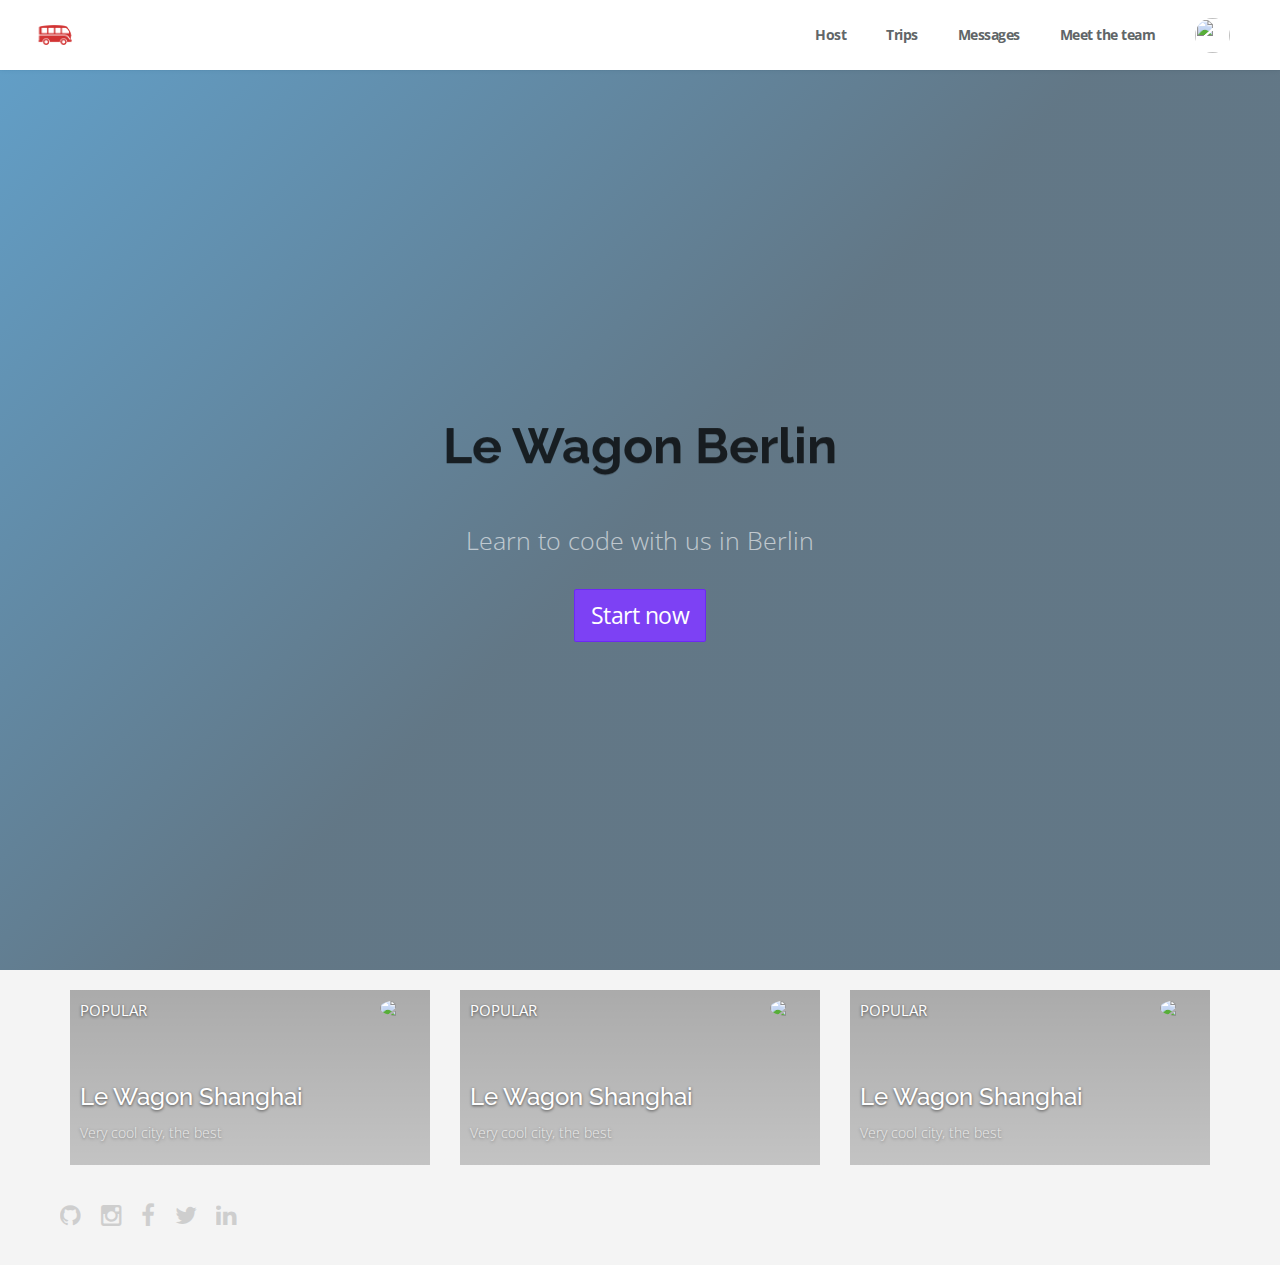
==== commit 108408c9: "Automated commit at 2018-08-06 12:30:59 UTC by middleman-deploy 2.0.0-alpha" ====
--- a/index.html
+++ b/index.html
@@ -7,20 +7,115 @@
           content="width=device-width, initial-scale=1, shrink-to-fit=no">
     <!-- Use the title from a page's frontmatter if it has one -->
     <title>Le Wagon - Middleman</title>
-    <link href="stylesheets/application-3c48b980.css" rel="stylesheet" />
+    <link href="stylesheets/application-69dd246b.css" rel="stylesheet" />
     <script src="javascripts/application-93de88c9.js"></script>
     <link href="images/favicon-f15af148.png" rel="icon" type="image/png" />
   </head>
   <body>
-    <div id="home">
+    <div class="navbar-wagon">
+  <!-- Logo -->
+  <a href="/" class="navbar-wagon-brand">
+    <img src="images/logo-acc9c0ec.png" alt="logo">
+  </a>
+
+  <!-- Right Navigation -->
+  <div class="navbar-wagon-right hidden-xs hidden-sm">
+
+    <a href="" class="navbar-wagon-item navbar-wagon-link">Host</a>
+    <a href="" class="navbar-wagon-item navbar-wagon-link">Trips</a>
+    <a href="" class="navbar-wagon-item navbar-wagon-link">Messages</a>
+    <a href="team.html" class="navbar-wagon-item navbar-wagon-link">Meet the team</a>
+
+    <!-- Profile picture with dropdown list -->
+    <div class="navbar-wagon-item">
+      <div class="dropdown">
+        <img src="https://kitt.lewagon.com/placeholder/users/ssaunier" class="avatar dropdown-toggle" id="navbar-wagon-menu" data-toggle="dropdown">
+        <ul class="dropdown-menu dropdown-menu-right navbar-wagon-dropdown-menu">
+          <li><a href="#">Profile</a></li>
+          <li><a href="#">Dashboard</a></li>
+          <li><a href="#">Log Out</a></li>
+        </ul>
+      </div>
+    </div>
+  </div>
+
+  <!-- Dropdown appearing on mobile only -->
+  <div class="navbar-wagon-item hidden-md hidden-lg">
+    <div class="dropdown">
+      <i class="fa fa-bars dropdown-toggle" data-toggle="dropdown"></i>
+      <ul class="dropdown-menu dropdown-menu-right navbar-wagon-dropdown-menu">
+        <li><a href="#">Host</a></li>
+        <li><a href="#">Trips</a></li>
+        <li><a href="#">Messagese</a></li>
+        <li><a href="team.html">Meet the team</a></li>
+      </ul>
+    </div>
+  </div>
+</div>
+
+    <div class="banner" style="background-image: linear-gradient(-225deg, rgba(0,101,168,0.6) 0%, rgba(0,36,61,0.6) 50%), url('https://kitt.lewagon.com/placeholder/cities/berlin');">
+  <div class="banner-content">
+    <h1>Le Wagon Berlin</h1>
+    <p>Learn to code with us in Berlin</p>
+    <a class="btn btn-primary btn-lg">Start now</a>
+  </div>
+</div>
+<!-- <div id="home">
   <div class="home-content">
     <img src="images/logo-acc9c0ec.png" width="200" alt="Logo" />
     <p>
       Middleman is now running!
     </p>
-    <p class="about">
-      <a href="about.html">More about this template</a>
-    </p>
+
+  </div> -->
+  <div class="container">
+  <div class="row">
+    <div class="col-xs-12 col-sm-4">
+      <div class="card" style="background-image: linear-gradient(rgba(0,0,0,0.3), rgba(0,0,0,0.2)), url('https://kitt.lewagon.com/placeholder/cities/shanghai');">
+      <div class="card-category">Popular</div>
+      <div class="card-description">
+      <h2>Le Wagon Shanghai</h2>
+      <p>Very cool city, the best</p>
+      </div>
+      <img class="card-user" src="https://kitt.lewagon.com/placeholder/users/tgenaitay">
+      <a class="card-link" href="#" ></a>
+      </div>
+    </div>
+    <div class="col-xs-12 col-sm-4">
+     <div class="card" style="background-image: linear-gradient(rgba(0,0,0,0.3), rgba(0,0,0,0.2)), url('https://kitt.lewagon.com/placeholder/cities/shanghai');">
+  <div class="card-category">Popular</div>
+  <div class="card-description">
+    <h2>Le Wagon Shanghai</h2>
+    <p>Very cool city, the best</p>
+  </div>
+  <img class="card-user" src="https://kitt.lewagon.com/placeholder/users/tgenaitay">
+  <a class="card-link" href="#" ></a>
+</div>
+    </div>
+    <div class="col-xs-12 col-sm-4">
+    <div class="card" style="background-image: linear-gradient(rgba(0,0,0,0.3), rgba(0,0,0,0.2)), url('https://kitt.lewagon.com/placeholder/cities/shanghai');">
+    <div class="card-category">Popular</div>
+    <div class="card-description">
+    <h2>Le Wagon Shanghai</h2>
+    <p>Very cool city, the best</p>
+    </div>
+    <img class="card-user" src="https://kitt.lewagon.com/placeholder/users/tgenaitay">
+    <a class="card-link" href="#" ></a>
+    </div>
+    </div>
+  </div>
+</div>
+</div>
+
+    <div class="footer">
+  <div class="footer-links">
+    <a href="#"><i class="fa fa-github"></i></a>
+    <a href="#"><i class="fa fa-instagram"></i></a>
+    <a href="#"><i class="fa fa-facebook"></i></a>
+    <a href="#"><i class="fa fa-twitter"></i></a>
+    <a href="#"><i class="fa fa-linkedin"></i></a>
+  </div>
+  <div class="footer-copyright">
   </div>
 </div>
 
--- a/stylesheets/application-69dd246b.css
+++ b/stylesheets/application-69dd246b.css
@@ -0,0 +1,8 @@
+@import url("https://fonts.googleapis.com/css?family=Open+Sans:400,300,700|Raleway:400,100,300,700,500");/*!
+ * Bootstrap v3.3.7 (http://getbootstrap.com)
+ * Copyright 2011-2016 Twitter, Inc.
+ * Licensed under MIT (https://github.com/twbs/bootstrap/blob/master/LICENSE)
+ *//*! normalize.css v3.0.3 | MIT License | github.com/necolas/normalize.css */html{font-family:sans-serif;-ms-text-size-adjust:100%;-webkit-text-size-adjust:100%}body{margin:0}article,aside,details,figcaption,figure,footer,header,hgroup,main,menu,nav,section,summary{display:block}audio,canvas,progress,video{display:inline-block;vertical-align:baseline}audio:not([controls]){display:none;height:0}[hidden],template{display:none}a{background-color:transparent}a:active,a:hover{outline:0}abbr[title]{border-bottom:1px dotted}b,strong{font-weight:bold}dfn{font-style:italic}h1{font-size:2em;margin:0.67em 0}mark{background:#ff0;color:#000}small{font-size:80%}sub,sup{font-size:75%;line-height:0;position:relative;vertical-align:baseline}sup{top:-0.5em}sub{bottom:-0.25em}img{border:0}svg:not(:root){overflow:hidden}figure{margin:1em 40px}hr{-webkit-box-sizing:content-box;box-sizing:content-box;height:0}pre{overflow:auto}code,kbd,pre,samp{font-family:monospace, monospace;font-size:1em}button,input,optgroup,select,textarea{color:inherit;font:inherit;margin:0}button{overflow:visible}button,select{text-transform:none}button,html input[type="button"],input[type="reset"],input[type="submit"]{-webkit-appearance:button;cursor:pointer}button[disabled],html input[disabled]{cursor:default}button::-moz-focus-inner,input::-moz-focus-inner{border:0;padding:0}input{line-height:normal}input[type="checkbox"],input[type="radio"]{-webkit-box-sizing:border-box;box-sizing:border-box;padding:0}input[type="number"]::-webkit-inner-spin-button,input[type="number"]::-webkit-outer-spin-button{height:auto}input[type="search"]{-webkit-appearance:textfield;-webkit-box-sizing:content-box;box-sizing:content-box}input[type="search"]::-webkit-search-cancel-button,input[type="search"]::-webkit-search-decoration{-webkit-appearance:none}fieldset{border:1px solid #c0c0c0;margin:0 2px;padding:0.35em 0.625em 0.75em}legend{border:0;padding:0}textarea{overflow:auto}optgroup{font-weight:bold}table{border-collapse:collapse;border-spacing:0}td,th{padding:0}/*! Source: https://github.com/h5bp/html5-boilerplate/blob/master/src/css/main.css */@media print{*,*:before,*:after{background:transparent !important;color:#000 !important;-webkit-box-shadow:none !important;box-shadow:none !important;text-shadow:none !important}a,a:visited{text-decoration:underline}a[href]:after{content:" (" attr(href) ")"}abbr[title]:after{content:" (" attr(title) ")"}a[href^="#"]:after,a[href^="javascript:"]:after{content:""}pre,blockquote{border:1px solid #999;page-break-inside:avoid}thead{display:table-header-group}tr,img{page-break-inside:avoid}img{max-width:100% !important}p,h2,h3{orphans:3;widows:3}h2,h3{page-break-after:avoid}.navbar{display:none}.btn>.caret,.dropup>.btn>.caret{border-top-color:#000 !important}.label{border:1px solid #000}.table{border-collapse:collapse !important}.table td,.table th{background-color:#fff !important}.table-bordered th,.table-bordered td{border:1px solid #ddd !important}}@font-face{font-family:'Glyphicons Halflings';src:url("../assets/bootstrap/glyphicons-halflings-regular-86b6f62b.eot");src:url("../assets/bootstrap/glyphicons-halflings-regular-86b6f62b.eot?#iefix") format("embedded-opentype"),url("../assets/bootstrap/glyphicons-halflings-regular-ca35b697.woff2") format("woff2"),url("../assets/bootstrap/glyphicons-halflings-regular-278e49a8.woff") format("woff"),url("../assets/bootstrap/glyphicons-halflings-regular-44bc1850.ttf") format("truetype"),url("../assets/bootstrap/glyphicons-halflings-regular-de51a849.svg#glyphicons_halflingsregular") format("svg")}.glyphicon{position:relative;top:1px;display:inline-block;font-family:'Glyphicons Halflings';font-style:normal;font-weight:normal;line-height:1;-webkit-font-smoothing:antialiased;-moz-osx-font-smoothing:grayscale}.glyphicon-asterisk:before{content:"\002a"}.glyphicon-plus:before{content:"\002b"}.glyphicon-euro:before,.glyphicon-eur:before{content:"\20ac"}.glyphicon-minus:before{content:"\2212"}.glyphicon-cloud:before{content:"\2601"}.glyphicon-envelope:before{content:"\2709"}.glyphicon-pencil:before{content:"\270f"}.glyphicon-glass:before{content:"\e001"}.glyphicon-music:before{content:"\e002"}.glyphicon-search:before{content:"\e003"}.glyphicon-heart:before{content:"\e005"}.glyphicon-star:before{content:"\e006"}.glyphicon-star-empty:before{content:"\e007"}.glyphicon-user:before{content:"\e008"}.glyphicon-film:before{content:"\e009"}.glyphicon-th-large:before{content:"\e010"}.glyphicon-th:before{content:"\e011"}.glyphicon-th-list:before{content:"\e012"}.glyphicon-ok:before{content:"\e013"}.glyphicon-remove:before{content:"\e014"}.glyphicon-zoom-in:before{content:"\e015"}.glyphicon-zoom-out:before{content:"\e016"}.glyphicon-off:before{content:"\e017"}.glyphicon-signal:before{content:"\e018"}.glyphicon-cog:before{content:"\e019"}.glyphicon-trash:before{content:"\e020"}.glyphicon-home:before{content:"\e021"}.glyphicon-file:before{content:"\e022"}.glyphicon-time:before{content:"\e023"}.glyphicon-road:before{content:"\e024"}.glyphicon-download-alt:before{content:"\e025"}.glyphicon-download:before{content:"\e026"}.glyphicon-upload:before{content:"\e027"}.glyphicon-inbox:before{content:"\e028"}.glyphicon-play-circle:before{content:"\e029"}.glyphicon-repeat:before{content:"\e030"}.glyphicon-refresh:before{content:"\e031"}.glyphicon-list-alt:before{content:"\e032"}.glyphicon-lock:before{content:"\e033"}.glyphicon-flag:before{content:"\e034"}.glyphicon-headphones:before{content:"\e035"}.glyphicon-volume-off:before{content:"\e036"}.glyphicon-volume-down:before{content:"\e037"}.glyphicon-volume-up:before{content:"\e038"}.glyphicon-qrcode:before{content:"\e039"}.glyphicon-barcode:before{content:"\e040"}.glyphicon-tag:before{content:"\e041"}.glyphicon-tags:before{content:"\e042"}.glyphicon-book:before{content:"\e043"}.glyphicon-bookmark:before{content:"\e044"}.glyphicon-print:before{content:"\e045"}.glyphicon-camera:before{content:"\e046"}.glyphicon-font:before{content:"\e047"}.glyphicon-bold:before{content:"\e048"}.glyphicon-italic:before{content:"\e049"}.glyphicon-text-height:before{content:"\e050"}.glyphicon-text-width:before{content:"\e051"}.glyphicon-align-left:before{content:"\e052"}.glyphicon-align-center:before{content:"\e053"}.glyphicon-align-right:before{content:"\e054"}.glyphicon-align-justify:before{content:"\e055"}.glyphicon-list:before{content:"\e056"}.glyphicon-indent-left:before{content:"\e057"}.glyphicon-indent-right:before{content:"\e058"}.glyphicon-facetime-video:before{content:"\e059"}.glyphicon-picture:before{content:"\e060"}.glyphicon-map-marker:before{content:"\e062"}.glyphicon-adjust:before{content:"\e063"}.glyphicon-tint:before{content:"\e064"}.glyphicon-edit:before{content:"\e065"}.glyphicon-share:before{content:"\e066"}.glyphicon-check:before{content:"\e067"}.glyphicon-move:before{content:"\e068"}.glyphicon-step-backward:before{content:"\e069"}.glyphicon-fast-backward:before{content:"\e070"}.glyphicon-backward:before{content:"\e071"}.glyphicon-play:before{content:"\e072"}.glyphicon-pause:before{content:"\e073"}.glyphicon-stop:before{content:"\e074"}.glyphicon-forward:before{content:"\e075"}.glyphicon-fast-forward:before{content:"\e076"}.glyphicon-step-forward:before{content:"\e077"}.glyphicon-eject:before{content:"\e078"}.glyphicon-chevron-left:before{content:"\e079"}.glyphicon-chevron-right:before{content:"\e080"}.glyphicon-plus-sign:before{content:"\e081"}.glyphicon-minus-sign:before{content:"\e082"}.glyphicon-remove-sign:before{content:"\e083"}.glyphicon-ok-sign:before{content:"\e084"}.glyphicon-question-sign:before{content:"\e085"}.glyphicon-info-sign:before{content:"\e086"}.glyphicon-screenshot:before{content:"\e087"}.glyphicon-remove-circle:before{content:"\e088"}.glyphicon-ok-circle:before{content:"\e089"}.glyphicon-ban-circle:before{content:"\e090"}.glyphicon-arrow-left:before{content:"\e091"}.glyphicon-arrow-right:before{content:"\e092"}.glyphicon-arrow-up:before{content:"\e093"}.glyphicon-arrow-down:before{content:"\e094"}.glyphicon-share-alt:before{content:"\e095"}.glyphicon-resize-full:before{content:"\e096"}.glyphicon-resize-small:before{content:"\e097"}.glyphicon-exclamation-sign:before{content:"\e101"}.glyphicon-gift:before{content:"\e102"}.glyphicon-leaf:before{content:"\e103"}.glyphicon-fire:before{content:"\e104"}.glyphicon-eye-open:before{content:"\e105"}.glyphicon-eye-close:before{content:"\e106"}.glyphicon-warning-sign:before{content:"\e107"}.glyphicon-plane:before{content:"\e108"}.glyphicon-calendar:before{content:"\e109"}.glyphicon-random:before{content:"\e110"}.glyphicon-comment:before{content:"\e111"}.glyphicon-magnet:before{content:"\e112"}.glyphicon-chevron-up:before{content:"\e113"}.glyphicon-chevron-down:before{content:"\e114"}.glyphicon-retweet:before{content:"\e115"}.glyphicon-shopping-cart:before{content:"\e116"}.glyphicon-folder-close:before{content:"\e117"}.glyphicon-folder-open:before{content:"\e118"}.glyphicon-resize-vertical:before{content:"\e119"}.glyphicon-resize-horizontal:before{content:"\e120"}.glyphicon-hdd:before{content:"\e121"}.glyphicon-bullhorn:before{content:"\e122"}.glyphicon-bell:before{content:"\e123"}.glyphicon-certificate:before{content:"\e124"}.glyphicon-thumbs-up:before{content:"\e125"}.glyphicon-thumbs-down:before{content:"\e126"}.glyphicon-hand-right:before{content:"\e127"}.glyphicon-hand-left:before{content:"\e128"}.glyphicon-hand-up:before{content:"\e129"}.glyphicon-hand-down:before{content:"\e130"}.glyphicon-circle-arrow-right:before{content:"\e131"}.glyphicon-circle-arrow-left:before{content:"\e132"}.glyphicon-circle-arrow-up:before{content:"\e133"}.glyphicon-circle-arrow-down:before{content:"\e134"}.glyphicon-globe:before{content:"\e135"}.glyphicon-wrench:before{content:"\e136"}.glyphicon-tasks:before{content:"\e137"}.glyphicon-filter:before{content:"\e138"}.glyphicon-briefcase:before{content:"\e139"}.glyphicon-fullscreen:before{content:"\e140"}.glyphicon-dashboard:before{content:"\e141"}.glyphicon-paperclip:before{content:"\e142"}.glyphicon-heart-empty:before{content:"\e143"}.glyphicon-link:before{content:"\e144"}.glyphicon-phone:before{content:"\e145"}.glyphicon-pushpin:before{content:"\e146"}.glyphicon-usd:before{content:"\e148"}.glyphicon-gbp:before{content:"\e149"}.glyphicon-sort:before{content:"\e150"}.glyphicon-sort-by-alphabet:before{content:"\e151"}.glyphicon-sort-by-alphabet-alt:before{content:"\e152"}.glyphicon-sort-by-order:before{content:"\e153"}.glyphicon-sort-by-order-alt:before{content:"\e154"}.glyphicon-sort-by-attributes:before{content:"\e155"}.glyphicon-sort-by-attributes-alt:before{content:"\e156"}.glyphicon-unchecked:before{content:"\e157"}.glyphicon-expand:before{content:"\e158"}.glyphicon-collapse-down:before{content:"\e159"}.glyphicon-collapse-up:before{content:"\e160"}.glyphicon-log-in:before{content:"\e161"}.glyphicon-flash:before{content:"\e162"}.glyphicon-log-out:before{content:"\e163"}.glyphicon-new-window:before{content:"\e164"}.glyphicon-record:before{content:"\e165"}.glyphicon-save:before{content:"\e166"}.glyphicon-open:before{content:"\e167"}.glyphicon-saved:before{content:"\e168"}.glyphicon-import:before{content:"\e169"}.glyphicon-export:before{content:"\e170"}.glyphicon-send:before{content:"\e171"}.glyphicon-floppy-disk:before{content:"\e172"}.glyphicon-floppy-saved:before{content:"\e173"}.glyphicon-floppy-remove:before{content:"\e174"}.glyphicon-floppy-save:before{content:"\e175"}.glyphicon-floppy-open:before{content:"\e176"}.glyphicon-credit-card:before{content:"\e177"}.glyphicon-transfer:before{content:"\e178"}.glyphicon-cutlery:before{content:"\e179"}.glyphicon-header:before{content:"\e180"}.glyphicon-compressed:before{content:"\e181"}.glyphicon-earphone:before{content:"\e182"}.glyphicon-phone-alt:before{content:"\e183"}.glyphicon-tower:before{content:"\e184"}.glyphicon-stats:before{content:"\e185"}.glyphicon-sd-video:before{content:"\e186"}.glyphicon-hd-video:before{content:"\e187"}.glyphicon-subtitles:before{content:"\e188"}.glyphicon-sound-stereo:before{content:"\e189"}.glyphicon-sound-dolby:before{content:"\e190"}.glyphicon-sound-5-1:before{content:"\e191"}.glyphicon-sound-6-1:before{content:"\e192"}.glyphicon-sound-7-1:before{content:"\e193"}.glyphicon-copyright-mark:before{content:"\e194"}.glyphicon-registration-mark:before{content:"\e195"}.glyphicon-cloud-download:before{content:"\e197"}.glyphicon-cloud-upload:before{content:"\e198"}.glyphicon-tree-conifer:before{content:"\e199"}.glyphicon-tree-deciduous:before{content:"\e200"}.glyphicon-cd:before{content:"\e201"}.glyphicon-save-file:before{content:"\e202"}.glyphicon-open-file:before{content:"\e203"}.glyphicon-level-up:before{content:"\e204"}.glyphicon-copy:before{content:"\e205"}.glyphicon-paste:before{content:"\e206"}.glyphicon-alert:before{content:"\e209"}.glyphicon-equalizer:before{content:"\e210"}.glyphicon-king:before{content:"\e211"}.glyphicon-queen:before{content:"\e212"}.glyphicon-pawn:before{content:"\e213"}.glyphicon-bishop:before{content:"\e214"}.glyphicon-knight:before{content:"\e215"}.glyphicon-baby-formula:before{content:"\e216"}.glyphicon-tent:before{content:"\26fa"}.glyphicon-blackboard:before{content:"\e218"}.glyphicon-bed:before{content:"\e219"}.glyphicon-apple:before{content:"\f8ff"}.glyphicon-erase:before{content:"\e221"}.glyphicon-hourglass:before{content:"\231b"}.glyphicon-lamp:before{content:"\e223"}.glyphicon-duplicate:before{content:"\e224"}.glyphicon-piggy-bank:before{content:"\e225"}.glyphicon-scissors:before{content:"\e226"}.glyphicon-bitcoin:before{content:"\e227"}.glyphicon-btc:before{content:"\e227"}.glyphicon-xbt:before{content:"\e227"}.glyphicon-yen:before{content:"\00a5"}.glyphicon-jpy:before{content:"\00a5"}.glyphicon-ruble:before{content:"\20bd"}.glyphicon-rub:before{content:"\20bd"}.glyphicon-scale:before{content:"\e230"}.glyphicon-ice-lolly:before{content:"\e231"}.glyphicon-ice-lolly-tasted:before{content:"\e232"}.glyphicon-education:before{content:"\e233"}.glyphicon-option-horizontal:before{content:"\e234"}.glyphicon-option-vertical:before{content:"\e235"}.glyphicon-menu-hamburger:before{content:"\e236"}.glyphicon-modal-window:before{content:"\e237"}.glyphicon-oil:before{content:"\e238"}.glyphicon-grain:before{content:"\e239"}.glyphicon-sunglasses:before{content:"\e240"}.glyphicon-text-size:before{content:"\e241"}.glyphicon-text-color:before{content:"\e242"}.glyphicon-text-background:before{content:"\e243"}.glyphicon-object-align-top:before{content:"\e244"}.glyphicon-object-align-bottom:before{content:"\e245"}.glyphicon-object-align-horizontal:before{content:"\e246"}.glyphicon-object-align-left:before{content:"\e247"}.glyphicon-object-align-vertical:before{content:"\e248"}.glyphicon-object-align-right:before{content:"\e249"}.glyphicon-triangle-right:before{content:"\e250"}.glyphicon-triangle-left:before{content:"\e251"}.glyphicon-triangle-bottom:before{content:"\e252"}.glyphicon-triangle-top:before{content:"\e253"}.glyphicon-console:before{content:"\e254"}.glyphicon-superscript:before{content:"\e255"}.glyphicon-subscript:before{content:"\e256"}.glyphicon-menu-left:before{content:"\e257"}.glyphicon-menu-right:before{content:"\e258"}.glyphicon-menu-down:before{content:"\e259"}.glyphicon-menu-up:before{content:"\e260"}*{-webkit-box-sizing:border-box;box-sizing:border-box}*:before,*:after{-webkit-box-sizing:border-box;box-sizing:border-box}html{font-size:10px;-webkit-tap-highlight-color:transparent}body{font-family:"Open Sans", "Helvetica", "sans-serif";font-size:18px;line-height:1.42857143;color:#333333;background-color:#F4F4F4}input,button,select,textarea{font-family:inherit;font-size:inherit;line-height:inherit}a{color:#7d41f4;text-decoration:none}a:hover,a:focus{color:#520ddc;text-decoration:underline}a:focus{outline:5px auto -webkit-focus-ring-color;outline-offset:-2px}figure{margin:0}img{vertical-align:middle}.img-responsive{display:block;max-width:100%;height:auto}.img-rounded{border-radius:2px}.img-thumbnail{padding:4px;line-height:1.42857143;background-color:#F4F4F4;border:1px solid #ddd;border-radius:2px;-webkit-transition:all 0.2s ease-in-out;transition:all 0.2s ease-in-out;display:inline-block;max-width:100%;height:auto}.img-circle{border-radius:50%}hr{margin-top:25px;margin-bottom:25px;border:0;border-top:1px solid #eeeeee}.sr-only{position:absolute;width:1px;height:1px;margin:-1px;padding:0;overflow:hidden;clip:rect(0, 0, 0, 0);border:0}.sr-only-focusable:active,.sr-only-focusable:focus{position:static;width:auto;height:auto;margin:0;overflow:visible;clip:auto}[role="button"]{cursor:pointer}h1,h2,h3,h4,h5,h6,.h1,.h2,.h3,.h4,.h5,.h6{font-family:"Raleway", "Helvetica", "sans-serif";font-weight:500;line-height:1.1;color:inherit}h1 small,h1 .small,h2 small,h2 .small,h3 small,h3 .small,h4 small,h4 .small,h5 small,h5 .small,h6 small,h6 .small,.h1 small,.h1 .small,.h2 small,.h2 .small,.h3 small,.h3 .small,.h4 small,.h4 .small,.h5 small,.h5 .small,.h6 small,.h6 .small{font-weight:normal;line-height:1;color:#777777}h1,.h1,h2,.h2,h3,.h3{margin-top:25px;margin-bottom:12.5px}h1 small,h1 .small,.h1 small,.h1 .small,h2 small,h2 .small,.h2 small,.h2 .small,h3 small,h3 .small,.h3 small,.h3 .small{font-size:65%}h4,.h4,h5,.h5,h6,.h6{margin-top:12.5px;margin-bottom:12.5px}h4 small,h4 .small,.h4 small,.h4 .small,h5 small,h5 .small,.h5 small,.h5 .small,h6 small,h6 .small,.h6 small,.h6 .small{font-size:75%}h1,.h1{font-size:46px}h2,.h2{font-size:38px}h3,.h3{font-size:31px}h4,.h4{font-size:23px}h5,.h5{font-size:18px}h6,.h6{font-size:16px}p{margin:0 0 12.5px}.lead{margin-bottom:25px;font-size:20px;font-weight:300;line-height:1.4}@media (min-width: 768px){.lead{font-size:27px}}small,.small{font-size:88%}mark,.mark{background-color:#fcf8e3;padding:.2em}.text-left{text-align:left}.text-right{text-align:right}.text-center{text-align:center}.text-justify{text-align:justify}.text-nowrap{white-space:nowrap}.text-lowercase{text-transform:lowercase}.text-uppercase,.initialism{text-transform:uppercase}.text-capitalize{text-transform:capitalize}.text-muted{color:#777777}.text-primary{color:#7d41f4}a.text-primary:hover,a.text-primary:focus{color:#5c11f1}.text-success{color:#3c763d}a.text-success:hover,a.text-success:focus{color:#2b542c}.text-info{color:#31708f}a.text-info:hover,a.text-info:focus{color:#245269}.text-warning{color:#8a6d3b}a.text-warning:hover,a.text-warning:focus{color:#66512c}.text-danger{color:#a94442}a.text-danger:hover,a.text-danger:focus{color:#843534}.bg-primary{color:#fff}.bg-primary{background-color:#7d41f4}a.bg-primary:hover,a.bg-primary:focus{background-color:#5c11f1}.bg-success{background-color:#dff0d8}a.bg-success:hover,a.bg-success:focus{background-color:#c1e2b3}.bg-info{background-color:#d9edf7}a.bg-info:hover,a.bg-info:focus{background-color:#afd9ee}.bg-warning{background-color:#fcf8e3}a.bg-warning:hover,a.bg-warning:focus{background-color:#f7ecb5}.bg-danger{background-color:#f2dede}a.bg-danger:hover,a.bg-danger:focus{background-color:#e4b9b9}.page-header{padding-bottom:11.5px;margin:50px 0 25px;border-bottom:1px solid #eeeeee}ul,ol{margin-top:0;margin-bottom:12.5px}ul ul,ul ol,ol ul,ol ol{margin-bottom:0}.list-unstyled{padding-left:0;list-style:none}.list-inline{padding-left:0;list-style:none;margin-left:-5px}.list-inline>li{display:inline-block;padding-left:5px;padding-right:5px}dl{margin-top:0;margin-bottom:25px}dt,dd{line-height:1.42857143}dt{font-weight:bold}dd{margin-left:0}.dl-horizontal dd:before,.dl-horizontal dd:after{content:" ";display:table}.dl-horizontal dd:after{clear:both}@media (min-width: 768px){.dl-horizontal dt{float:left;width:160px;clear:left;text-align:right;overflow:hidden;text-overflow:ellipsis;white-space:nowrap}.dl-horizontal dd{margin-left:180px}}abbr[title],abbr[data-original-title]{cursor:help;border-bottom:1px dotted #777777}.initialism{font-size:90%}blockquote{padding:12.5px 25px;margin:0 0 25px;font-size:22.5px;border-left:5px solid #eeeeee}blockquote p:last-child,blockquote ul:last-child,blockquote ol:last-child{margin-bottom:0}blockquote footer,blockquote small,blockquote .small{display:block;font-size:80%;line-height:1.42857143;color:#777777}blockquote footer:before,blockquote small:before,blockquote .small:before{content:'\2014 \00A0'}.blockquote-reverse,blockquote.pull-right{padding-right:15px;padding-left:0;border-right:5px solid #eeeeee;border-left:0;text-align:right}.blockquote-reverse footer:before,.blockquote-reverse small:before,.blockquote-reverse .small:before,blockquote.pull-right footer:before,blockquote.pull-right small:before,blockquote.pull-right .small:before{content:''}.blockquote-reverse footer:after,.blockquote-reverse small:after,.blockquote-reverse .small:after,blockquote.pull-right footer:after,blockquote.pull-right small:after,blockquote.pull-right .small:after{content:'\00A0 \2014'}address{margin-bottom:25px;font-style:normal;line-height:1.42857143}code,kbd,pre,samp{font-family:Menlo, Monaco, Consolas, "Courier New", monospace}code{padding:2px 4px;font-size:90%;color:#c7254e;background-color:#f9f2f4;border-radius:2px}kbd{padding:2px 4px;font-size:90%;color:#fff;background-color:#333;border-radius:2px;-webkit-box-shadow:inset 0 -1px 0 rgba(0,0,0,0.25);box-shadow:inset 0 -1px 0 rgba(0,0,0,0.25)}kbd kbd{padding:0;font-size:100%;font-weight:bold;-webkit-box-shadow:none;box-shadow:none}pre{display:block;padding:12px;margin:0 0 12.5px;font-size:17px;line-height:1.42857143;word-break:break-all;word-wrap:break-word;color:#333333;background-color:#f5f5f5;border:1px solid #ccc;border-radius:2px}pre code{padding:0;font-size:inherit;color:inherit;white-space:pre-wrap;background-color:transparent;border-radius:0}.pre-scrollable{max-height:340px;overflow-y:scroll}.container{margin-right:auto;margin-left:auto;padding-left:15px;padding-right:15px}.container:before,.container:after{content:" ";display:table}.container:after{clear:both}@media (min-width: 768px){.container{width:750px}}@media (min-width: 992px){.container{width:970px}}@media (min-width: 1200px){.container{width:1170px}}.container-fluid{margin-right:auto;margin-left:auto;padding-left:15px;padding-right:15px}.container-fluid:before,.container-fluid:after{content:" ";display:table}.container-fluid:after{clear:both}.row{margin-left:-15px;margin-right:-15px}.row:before,.row:after{content:" ";display:table}.row:after{clear:both}.col-xs-1,.col-sm-1,.col-md-1,.col-lg-1,.col-xs-2,.col-sm-2,.col-md-2,.col-lg-2,.col-xs-3,.col-sm-3,.col-md-3,.col-lg-3,.col-xs-4,.col-sm-4,.col-md-4,.col-lg-4,.col-xs-5,.col-sm-5,.col-md-5,.col-lg-5,.col-xs-6,.col-sm-6,.col-md-6,.col-lg-6,.col-xs-7,.col-sm-7,.col-md-7,.col-lg-7,.col-xs-8,.col-sm-8,.col-md-8,.col-lg-8,.col-xs-9,.col-sm-9,.col-md-9,.col-lg-9,.col-xs-10,.col-sm-10,.col-md-10,.col-lg-10,.col-xs-11,.col-sm-11,.col-md-11,.col-lg-11,.col-xs-12,.col-sm-12,.col-md-12,.col-lg-12{position:relative;min-height:1px;padding-left:15px;padding-right:15px}.col-xs-1,.col-xs-2,.col-xs-3,.col-xs-4,.col-xs-5,.col-xs-6,.col-xs-7,.col-xs-8,.col-xs-9,.col-xs-10,.col-xs-11,.col-xs-12{float:left}.col-xs-1{width:8.33333333%}.col-xs-2{width:16.66666667%}.col-xs-3{width:25%}.col-xs-4{width:33.33333333%}.col-xs-5{width:41.66666667%}.col-xs-6{width:50%}.col-xs-7{width:58.33333333%}.col-xs-8{width:66.66666667%}.col-xs-9{width:75%}.col-xs-10{width:83.33333333%}.col-xs-11{width:91.66666667%}.col-xs-12{width:100%}.col-xs-pull-0{right:auto}.col-xs-pull-1{right:8.33333333%}.col-xs-pull-2{right:16.66666667%}.col-xs-pull-3{right:25%}.col-xs-pull-4{right:33.33333333%}.col-xs-pull-5{right:41.66666667%}.col-xs-pull-6{right:50%}.col-xs-pull-7{right:58.33333333%}.col-xs-pull-8{right:66.66666667%}.col-xs-pull-9{right:75%}.col-xs-pull-10{right:83.33333333%}.col-xs-pull-11{right:91.66666667%}.col-xs-pull-12{right:100%}.col-xs-push-0{left:auto}.col-xs-push-1{left:8.33333333%}.col-xs-push-2{left:16.66666667%}.col-xs-push-3{left:25%}.col-xs-push-4{left:33.33333333%}.col-xs-push-5{left:41.66666667%}.col-xs-push-6{left:50%}.col-xs-push-7{left:58.33333333%}.col-xs-push-8{left:66.66666667%}.col-xs-push-9{left:75%}.col-xs-push-10{left:83.33333333%}.col-xs-push-11{left:91.66666667%}.col-xs-push-12{left:100%}.col-xs-offset-0{margin-left:0%}.col-xs-offset-1{margin-left:8.33333333%}.col-xs-offset-2{margin-left:16.66666667%}.col-xs-offset-3{margin-left:25%}.col-xs-offset-4{margin-left:33.33333333%}.col-xs-offset-5{margin-left:41.66666667%}.col-xs-offset-6{margin-left:50%}.col-xs-offset-7{margin-left:58.33333333%}.col-xs-offset-8{margin-left:66.66666667%}.col-xs-offset-9{margin-left:75%}.col-xs-offset-10{margin-left:83.33333333%}.col-xs-offset-11{margin-left:91.66666667%}.col-xs-offset-12{margin-left:100%}@media (min-width: 768px){.col-sm-1,.col-sm-2,.col-sm-3,.col-sm-4,.col-sm-5,.col-sm-6,.col-sm-7,.col-sm-8,.col-sm-9,.col-sm-10,.col-sm-11,.col-sm-12{float:left}.col-sm-1{width:8.33333333%}.col-sm-2{width:16.66666667%}.col-sm-3{width:25%}.col-sm-4{width:33.33333333%}.col-sm-5{width:41.66666667%}.col-sm-6{width:50%}.col-sm-7{width:58.33333333%}.col-sm-8{width:66.66666667%}.col-sm-9{width:75%}.col-sm-10{width:83.33333333%}.col-sm-11{width:91.66666667%}.col-sm-12{width:100%}.col-sm-pull-0{right:auto}.col-sm-pull-1{right:8.33333333%}.col-sm-pull-2{right:16.66666667%}.col-sm-pull-3{right:25%}.col-sm-pull-4{right:33.33333333%}.col-sm-pull-5{right:41.66666667%}.col-sm-pull-6{right:50%}.col-sm-pull-7{right:58.33333333%}.col-sm-pull-8{right:66.66666667%}.col-sm-pull-9{right:75%}.col-sm-pull-10{right:83.33333333%}.col-sm-pull-11{right:91.66666667%}.col-sm-pull-12{right:100%}.col-sm-push-0{left:auto}.col-sm-push-1{left:8.33333333%}.col-sm-push-2{left:16.66666667%}.col-sm-push-3{left:25%}.col-sm-push-4{left:33.33333333%}.col-sm-push-5{left:41.66666667%}.col-sm-push-6{left:50%}.col-sm-push-7{left:58.33333333%}.col-sm-push-8{left:66.66666667%}.col-sm-push-9{left:75%}.col-sm-push-10{left:83.33333333%}.col-sm-push-11{left:91.66666667%}.col-sm-push-12{left:100%}.col-sm-offset-0{margin-left:0%}.col-sm-offset-1{margin-left:8.33333333%}.col-sm-offset-2{margin-left:16.66666667%}.col-sm-offset-3{margin-left:25%}.col-sm-offset-4{margin-left:33.33333333%}.col-sm-offset-5{margin-left:41.66666667%}.col-sm-offset-6{margin-left:50%}.col-sm-offset-7{margin-left:58.33333333%}.col-sm-offset-8{margin-left:66.66666667%}.col-sm-offset-9{margin-left:75%}.col-sm-offset-10{margin-left:83.33333333%}.col-sm-offset-11{margin-left:91.66666667%}.col-sm-offset-12{margin-left:100%}}@media (min-width: 992px){.col-md-1,.col-md-2,.col-md-3,.col-md-4,.col-md-5,.col-md-6,.col-md-7,.col-md-8,.col-md-9,.col-md-10,.col-md-11,.col-md-12{float:left}.col-md-1{width:8.33333333%}.col-md-2{width:16.66666667%}.col-md-3{width:25%}.col-md-4{width:33.33333333%}.col-md-5{width:41.66666667%}.col-md-6{width:50%}.col-md-7{width:58.33333333%}.col-md-8{width:66.66666667%}.col-md-9{width:75%}.col-md-10{width:83.33333333%}.col-md-11{width:91.66666667%}.col-md-12{width:100%}.col-md-pull-0{right:auto}.col-md-pull-1{right:8.33333333%}.col-md-pull-2{right:16.66666667%}.col-md-pull-3{right:25%}.col-md-pull-4{right:33.33333333%}.col-md-pull-5{right:41.66666667%}.col-md-pull-6{right:50%}.col-md-pull-7{right:58.33333333%}.col-md-pull-8{right:66.66666667%}.col-md-pull-9{right:75%}.col-md-pull-10{right:83.33333333%}.col-md-pull-11{right:91.66666667%}.col-md-pull-12{right:100%}.col-md-push-0{left:auto}.col-md-push-1{left:8.33333333%}.col-md-push-2{left:16.66666667%}.col-md-push-3{left:25%}.col-md-push-4{left:33.33333333%}.col-md-push-5{left:41.66666667%}.col-md-push-6{left:50%}.col-md-push-7{left:58.33333333%}.col-md-push-8{left:66.66666667%}.col-md-push-9{left:75%}.col-md-push-10{left:83.33333333%}.col-md-push-11{left:91.66666667%}.col-md-push-12{left:100%}.col-md-offset-0{margin-left:0%}.col-md-offset-1{margin-left:8.33333333%}.col-md-offset-2{margin-left:16.66666667%}.col-md-offset-3{margin-left:25%}.col-md-offset-4{margin-left:33.33333333%}.col-md-offset-5{margin-left:41.66666667%}.col-md-offset-6{margin-left:50%}.col-md-offset-7{margin-left:58.33333333%}.col-md-offset-8{margin-left:66.66666667%}.col-md-offset-9{margin-left:75%}.col-md-offset-10{margin-left:83.33333333%}.col-md-offset-11{margin-left:91.66666667%}.col-md-offset-12{margin-left:100%}}@media (min-width: 1200px){.col-lg-1,.col-lg-2,.col-lg-3,.col-lg-4,.col-lg-5,.col-lg-6,.col-lg-7,.col-lg-8,.col-lg-9,.col-lg-10,.col-lg-11,.col-lg-12{float:left}.col-lg-1{width:8.33333333%}.col-lg-2{width:16.66666667%}.col-lg-3{width:25%}.col-lg-4{width:33.33333333%}.col-lg-5{width:41.66666667%}.col-lg-6{width:50%}.col-lg-7{width:58.33333333%}.col-lg-8{width:66.66666667%}.col-lg-9{width:75%}.col-lg-10{width:83.33333333%}.col-lg-11{width:91.66666667%}.col-lg-12{width:100%}.col-lg-pull-0{right:auto}.col-lg-pull-1{right:8.33333333%}.col-lg-pull-2{right:16.66666667%}.col-lg-pull-3{right:25%}.col-lg-pull-4{right:33.33333333%}.col-lg-pull-5{right:41.66666667%}.col-lg-pull-6{right:50%}.col-lg-pull-7{right:58.33333333%}.col-lg-pull-8{right:66.66666667%}.col-lg-pull-9{right:75%}.col-lg-pull-10{right:83.33333333%}.col-lg-pull-11{right:91.66666667%}.col-lg-pull-12{right:100%}.col-lg-push-0{left:auto}.col-lg-push-1{left:8.33333333%}.col-lg-push-2{left:16.66666667%}.col-lg-push-3{left:25%}.col-lg-push-4{left:33.33333333%}.col-lg-push-5{left:41.66666667%}.col-lg-push-6{left:50%}.col-lg-push-7{left:58.33333333%}.col-lg-push-8{left:66.66666667%}.col-lg-push-9{left:75%}.col-lg-push-10{left:83.33333333%}.col-lg-push-11{left:91.66666667%}.col-lg-push-12{left:100%}.col-lg-offset-0{margin-left:0%}.col-lg-offset-1{margin-left:8.33333333%}.col-lg-offset-2{margin-left:16.66666667%}.col-lg-offset-3{margin-left:25%}.col-lg-offset-4{margin-left:33.33333333%}.col-lg-offset-5{margin-left:41.66666667%}.col-lg-offset-6{margin-left:50%}.col-lg-offset-7{margin-left:58.33333333%}.col-lg-offset-8{margin-left:66.66666667%}.col-lg-offset-9{margin-left:75%}.col-lg-offset-10{margin-left:83.33333333%}.col-lg-offset-11{margin-left:91.66666667%}.col-lg-offset-12{margin-left:100%}}table{background-color:transparent}caption{padding-top:10px;padding-bottom:10px;color:#777777;text-align:left}th{text-align:left}.table{width:100%;max-width:100%;margin-bottom:25px}.table>thead>tr>th,.table>thead>tr>td,.table>tbody>tr>th,.table>tbody>tr>td,.table>tfoot>tr>th,.table>tfoot>tr>td{padding:10px;line-height:1.42857143;vertical-align:top;border-top:1px solid #ddd}.table>thead>tr>th{vertical-align:bottom;border-bottom:2px solid #ddd}.table>caption+thead>tr:first-child>th,.table>caption+thead>tr:first-child>td,.table>colgroup+thead>tr:first-child>th,.table>colgroup+thead>tr:first-child>td,.table>thead:first-child>tr:first-child>th,.table>thead:first-child>tr:first-child>td{border-top:0}.table>tbody+tbody{border-top:2px solid #ddd}.table .table{background-color:#F4F4F4}.table-condensed>thead>tr>th,.table-condensed>thead>tr>td,.table-condensed>tbody>tr>th,.table-condensed>tbody>tr>td,.table-condensed>tfoot>tr>th,.table-condensed>tfoot>tr>td{padding:5px}.table-bordered{border:1px solid #ddd}.table-bordered>thead>tr>th,.table-bordered>thead>tr>td,.table-bordered>tbody>tr>th,.table-bordered>tbody>tr>td,.table-bordered>tfoot>tr>th,.table-bordered>tfoot>tr>td{border:1px solid #ddd}.table-bordered>thead>tr>th,.table-bordered>thead>tr>td{border-bottom-width:2px}.table-striped>tbody>tr:nth-of-type(odd){background-color:#f9f9f9}.table-hover>tbody>tr:hover{background-color:#f5f5f5}table col[class*="col-"]{position:static;float:none;display:table-column}table td[class*="col-"],table th[class*="col-"]{position:static;float:none;display:table-cell}.table>thead>tr>td.active,.table>thead>tr>th.active,.table>thead>tr.active>td,.table>thead>tr.active>th,.table>tbody>tr>td.active,.table>tbody>tr>th.active,.table>tbody>tr.active>td,.table>tbody>tr.active>th,.table>tfoot>tr>td.active,.table>tfoot>tr>th.active,.table>tfoot>tr.active>td,.table>tfoot>tr.active>th{background-color:#f5f5f5}.table-hover>tbody>tr>td.active:hover,.table-hover>tbody>tr>th.active:hover,.table-hover>tbody>tr.active:hover>td,.table-hover>tbody>tr:hover>.active,.table-hover>tbody>tr.active:hover>th{background-color:#e8e8e8}.table>thead>tr>td.success,.table>thead>tr>th.success,.table>thead>tr.success>td,.table>thead>tr.success>th,.table>tbody>tr>td.success,.table>tbody>tr>th.success,.table>tbody>tr.success>td,.table>tbody>tr.success>th,.table>tfoot>tr>td.success,.table>tfoot>tr>th.success,.table>tfoot>tr.success>td,.table>tfoot>tr.success>th{background-color:#dff0d8}.table-hover>tbody>tr>td.success:hover,.table-hover>tbody>tr>th.success:hover,.table-hover>tbody>tr.success:hover>td,.table-hover>tbody>tr:hover>.success,.table-hover>tbody>tr.success:hover>th{background-color:#d0e9c6}.table>thead>tr>td.info,.table>thead>tr>th.info,.table>thead>tr.info>td,.table>thead>tr.info>th,.table>tbody>tr>td.info,.table>tbody>tr>th.info,.table>tbody>tr.info>td,.table>tbody>tr.info>th,.table>tfoot>tr>td.info,.table>tfoot>tr>th.info,.table>tfoot>tr.info>td,.table>tfoot>tr.info>th{background-color:#d9edf7}.table-hover>tbody>tr>td.info:hover,.table-hover>tbody>tr>th.info:hover,.table-hover>tbody>tr.info:hover>td,.table-hover>tbody>tr:hover>.info,.table-hover>tbody>tr.info:hover>th{background-color:#c4e3f3}.table>thead>tr>td.warning,.table>thead>tr>th.warning,.table>thead>tr.warning>td,.table>thead>tr.warning>th,.table>tbody>tr>td.warning,.table>tbody>tr>th.warning,.table>tbody>tr.warning>td,.table>tbody>tr.warning>th,.table>tfoot>tr>td.warning,.table>tfoot>tr>th.warning,.table>tfoot>tr.warning>td,.table>tfoot>tr.warning>th{background-color:#fcf8e3}.table-hover>tbody>tr>td.warning:hover,.table-hover>tbody>tr>th.warning:hover,.table-hover>tbody>tr.warning:hover>td,.table-hover>tbody>tr:hover>.warning,.table-hover>tbody>tr.warning:hover>th{background-color:#faf2cc}.table>thead>tr>td.danger,.table>thead>tr>th.danger,.table>thead>tr.danger>td,.table>thead>tr.danger>th,.table>tbody>tr>td.danger,.table>tbody>tr>th.danger,.table>tbody>tr.danger>td,.table>tbody>tr.danger>th,.table>tfoot>tr>td.danger,.table>tfoot>tr>th.danger,.table>tfoot>tr.danger>td,.table>tfoot>tr.danger>th{background-color:#f2dede}.table-hover>tbody>tr>td.danger:hover,.table-hover>tbody>tr>th.danger:hover,.table-hover>tbody>tr.danger:hover>td,.table-hover>tbody>tr:hover>.danger,.table-hover>tbody>tr.danger:hover>th{background-color:#ebcccc}.table-responsive{overflow-x:auto;min-height:0.01%}@media screen and (max-width: 767px){.table-responsive{width:100%;margin-bottom:18.75px;overflow-y:hidden;-ms-overflow-style:-ms-autohiding-scrollbar;border:1px solid #ddd}.table-responsive>.table{margin-bottom:0}.table-responsive>.table>thead>tr>th,.table-responsive>.table>thead>tr>td,.table-responsive>.table>tbody>tr>th,.table-responsive>.table>tbody>tr>td,.table-responsive>.table>tfoot>tr>th,.table-responsive>.table>tfoot>tr>td{white-space:nowrap}.table-responsive>.table-bordered{border:0}.table-responsive>.table-bordered>thead>tr>th:first-child,.table-responsive>.table-bordered>thead>tr>td:first-child,.table-responsive>.table-bordered>tbody>tr>th:first-child,.table-responsive>.table-bordered>tbody>tr>td:first-child,.table-responsive>.table-bordered>tfoot>tr>th:first-child,.table-responsive>.table-bordered>tfoot>tr>td:first-child{border-left:0}.table-responsive>.table-bordered>thead>tr>th:last-child,.table-responsive>.table-bordered>thead>tr>td:last-child,.table-responsive>.table-bordered>tbody>tr>th:last-child,.table-responsive>.table-bordered>tbody>tr>td:last-child,.table-responsive>.table-bordered>tfoot>tr>th:last-child,.table-responsive>.table-bordered>tfoot>tr>td:last-child{border-right:0}.table-responsive>.table-bordered>tbody>tr:last-child>th,.table-responsive>.table-bordered>tbody>tr:last-child>td,.table-responsive>.table-bordered>tfoot>tr:last-child>th,.table-responsive>.table-bordered>tfoot>tr:last-child>td{border-bottom:0}}fieldset{padding:0;margin:0;border:0;min-width:0}legend{display:block;width:100%;padding:0;margin-bottom:25px;font-size:27px;line-height:inherit;color:#333333;border:0;border-bottom:1px solid #e5e5e5}label{display:inline-block;max-width:100%;margin-bottom:5px;font-weight:bold}input[type="search"]{-webkit-box-sizing:border-box;box-sizing:border-box}input[type="radio"],input[type="checkbox"]{margin:4px 0 0;margin-top:1px \9;line-height:normal}input[type="file"]{display:block}input[type="range"]{display:block;width:100%}select[multiple],select[size]{height:auto}input[type="file"]:focus,input[type="radio"]:focus,input[type="checkbox"]:focus{outline:5px auto -webkit-focus-ring-color;outline-offset:-2px}output{display:block;padding-top:7px;font-size:18px;line-height:1.42857143;color:#000000}.form-control{display:block;width:100%;height:39px;padding:6px 12px;font-size:18px;line-height:1.42857143;color:#000000;background-color:#fff;background-image:none;border:1px solid #ccc;border-radius:2px;-webkit-box-shadow:inset 0 1px 1px rgba(0,0,0,0.075);box-shadow:inset 0 1px 1px rgba(0,0,0,0.075);-webkit-transition:border-color ease-in-out 0.15s, box-shadow ease-in-out 0.15s;-webkit-transition:border-color ease-in-out 0.15s, -webkit-box-shadow ease-in-out 0.15s;transition:border-color ease-in-out 0.15s, -webkit-box-shadow ease-in-out 0.15s;transition:border-color ease-in-out 0.15s, box-shadow ease-in-out 0.15s;transition:border-color ease-in-out 0.15s, box-shadow ease-in-out 0.15s, -webkit-box-shadow ease-in-out 0.15s}.form-control:focus{border-color:#66afe9;outline:0;-webkit-box-shadow:inset 0 1px 1px rgba(0,0,0,0.075),0 0 8px rgba(102,175,233,0.6);box-shadow:inset 0 1px 1px rgba(0,0,0,0.075),0 0 8px rgba(102,175,233,0.6)}.form-control::-moz-placeholder{color:#999;opacity:1}.form-control:-ms-input-placeholder{color:#999}.form-control::-webkit-input-placeholder{color:#999}.form-control::-ms-expand{border:0;background-color:transparent}.form-control[disabled],.form-control[readonly],fieldset[disabled] .form-control{background-color:#eeeeee;opacity:1}.form-control[disabled],fieldset[disabled] .form-control{cursor:not-allowed}textarea.form-control{height:auto}input[type="search"]{-webkit-appearance:none}@media screen and (-webkit-min-device-pixel-ratio: 0){input[type="date"].form-control,input[type="time"].form-control,input[type="datetime-local"].form-control,input[type="month"].form-control{line-height:39px}input[type="date"].input-sm,.input-group-sm>input[type="date"].form-control,.input-group-sm>input[type="date"].input-group-addon,.input-group-sm>.input-group-btn>input[type="date"].btn,.input-group-sm input[type="date"],input[type="time"].input-sm,.input-group-sm>input[type="time"].form-control,.input-group-sm>input[type="time"].input-group-addon,.input-group-sm>.input-group-btn>input[type="time"].btn,.input-group-sm input[type="time"],input[type="datetime-local"].input-sm,.input-group-sm>input[type="datetime-local"].form-control,.input-group-sm>input[type="datetime-local"].input-group-addon,.input-group-sm>.input-group-btn>input[type="datetime-local"].btn,.input-group-sm input[type="datetime-local"],input[type="month"].input-sm,.input-group-sm>input[type="month"].form-control,.input-group-sm>input[type="month"].input-group-addon,.input-group-sm>.input-group-btn>input[type="month"].btn,.input-group-sm input[type="month"]{line-height:36px}input[type="date"].input-lg,.input-group-lg>input[type="date"].form-control,.input-group-lg>input[type="date"].input-group-addon,.input-group-lg>.input-group-btn>input[type="date"].btn,.input-group-lg input[type="date"],input[type="time"].input-lg,.input-group-lg>input[type="time"].form-control,.input-group-lg>input[type="time"].input-group-addon,.input-group-lg>.input-group-btn>input[type="time"].btn,.input-group-lg input[type="time"],input[type="datetime-local"].input-lg,.input-group-lg>input[type="datetime-local"].form-control,.input-group-lg>input[type="datetime-local"].input-group-addon,.input-group-lg>.input-group-btn>input[type="datetime-local"].btn,.input-group-lg input[type="datetime-local"],input[type="month"].input-lg,.input-group-lg>input[type="month"].form-control,.input-group-lg>input[type="month"].input-group-addon,.input-group-lg>.input-group-btn>input[type="month"].btn,.input-group-lg input[type="month"]{line-height:53px}}.form-group{margin-bottom:15px}.radio,.checkbox{position:relative;display:block;margin-top:10px;margin-bottom:10px}.radio label,.checkbox label{min-height:25px;padding-left:20px;margin-bottom:0;font-weight:normal;cursor:pointer}.radio input[type="radio"],.radio-inline input[type="radio"],.checkbox input[type="checkbox"],.checkbox-inline input[type="checkbox"]{position:absolute;margin-left:-20px;margin-top:4px \9}.radio+.radio,.checkbox+.checkbox{margin-top:-5px}.radio-inline,.checkbox-inline{position:relative;display:inline-block;padding-left:20px;margin-bottom:0;vertical-align:middle;font-weight:normal;cursor:pointer}.radio-inline+.radio-inline,.checkbox-inline+.checkbox-inline{margin-top:0;margin-left:10px}input[type="radio"][disabled],input[type="radio"].disabled,fieldset[disabled] input[type="radio"],input[type="checkbox"][disabled],input[type="checkbox"].disabled,fieldset[disabled] input[type="checkbox"]{cursor:not-allowed}.radio-inline.disabled,fieldset[disabled] .radio-inline,.checkbox-inline.disabled,fieldset[disabled] .checkbox-inline{cursor:not-allowed}.radio.disabled label,fieldset[disabled] .radio label,.checkbox.disabled label,fieldset[disabled] .checkbox label{cursor:not-allowed}.form-control-static{padding-top:7px;padding-bottom:7px;margin-bottom:0;min-height:43px}.form-control-static.input-lg,.input-group-lg>.form-control-static.form-control,.input-group-lg>.form-control-static.input-group-addon,.input-group-lg>.input-group-btn>.form-control-static.btn,.form-control-static.input-sm,.input-group-sm>.form-control-static.form-control,.input-group-sm>.form-control-static.input-group-addon,.input-group-sm>.input-group-btn>.form-control-static.btn{padding-left:0;padding-right:0}.input-sm,.input-group-sm>.form-control,.input-group-sm>.input-group-addon,.input-group-sm>.input-group-btn>.btn{height:36px;padding:5px 10px;font-size:16px;line-height:1.5;border-radius:2px}select.input-sm,.input-group-sm>select.form-control,.input-group-sm>select.input-group-addon,.input-group-sm>.input-group-btn>select.btn{height:36px;line-height:36px}textarea.input-sm,.input-group-sm>textarea.form-control,.input-group-sm>textarea.input-group-addon,.input-group-sm>.input-group-btn>textarea.btn,select[multiple].input-sm,.input-group-sm>select[multiple].form-control,.input-group-sm>select[multiple].input-group-addon,.input-group-sm>.input-group-btn>select[multiple].btn{height:auto}.form-group-sm .form-control{height:36px;padding:5px 10px;font-size:16px;line-height:1.5;border-radius:2px}.form-group-sm select.form-control{height:36px;line-height:36px}.form-group-sm textarea.form-control,.form-group-sm select[multiple].form-control{height:auto}.form-group-sm .form-control-static{height:36px;min-height:41px;padding:6px 10px;font-size:16px;line-height:1.5}.input-lg,.input-group-lg>.form-control,.input-group-lg>.input-group-addon,.input-group-lg>.input-group-btn>.btn{height:53px;padding:10px 16px;font-size:23px;line-height:1.3333333;border-radius:2px}select.input-lg,.input-group-lg>select.form-control,.input-group-lg>select.input-group-addon,.input-group-lg>.input-group-btn>select.btn{height:53px;line-height:53px}textarea.input-lg,.input-group-lg>textarea.form-control,.input-group-lg>textarea.input-group-addon,.input-group-lg>.input-group-btn>textarea.btn,select[multiple].input-lg,.input-group-lg>select[multiple].form-control,.input-group-lg>select[multiple].input-group-addon,.input-group-lg>.input-group-btn>select[multiple].btn{height:auto}.form-group-lg .form-control{height:53px;padding:10px 16px;font-size:23px;line-height:1.3333333;border-radius:2px}.form-group-lg select.form-control{height:53px;line-height:53px}.form-group-lg textarea.form-control,.form-group-lg select[multiple].form-control{height:auto}.form-group-lg .form-control-static{height:53px;min-height:48px;padding:11px 16px;font-size:23px;line-height:1.3333333}.has-feedback{position:relative}.has-feedback .form-control{padding-right:48.75px}.form-control-feedback{position:absolute;top:0;right:0;z-index:2;display:block;width:39px;height:39px;line-height:39px;text-align:center;pointer-events:none}.input-lg+.form-control-feedback,.input-group-lg>.form-control+.form-control-feedback,.input-group-lg>.input-group-addon+.form-control-feedback,.input-group-lg>.input-group-btn>.btn+.form-control-feedback,.input-group-lg+.form-control-feedback,.form-group-lg .form-control+.form-control-feedback{width:53px;height:53px;line-height:53px}.input-sm+.form-control-feedback,.input-group-sm>.form-control+.form-control-feedback,.input-group-sm>.input-group-addon+.form-control-feedback,.input-group-sm>.input-group-btn>.btn+.form-control-feedback,.input-group-sm+.form-control-feedback,.form-group-sm .form-control+.form-control-feedback{width:36px;height:36px;line-height:36px}.has-success .help-block,.has-success .control-label,.has-success .radio,.has-success .checkbox,.has-success .radio-inline,.has-success .checkbox-inline,.has-success.radio label,.has-success.checkbox label,.has-success.radio-inline label,.has-success.checkbox-inline label{color:#3c763d}.has-success .form-control{border-color:#3c763d;-webkit-box-shadow:inset 0 1px 1px rgba(0,0,0,0.075);box-shadow:inset 0 1px 1px rgba(0,0,0,0.075)}.has-success .form-control:focus{border-color:#2b542c;-webkit-box-shadow:inset 0 1px 1px rgba(0,0,0,0.075),0 0 6px #67b168;box-shadow:inset 0 1px 1px rgba(0,0,0,0.075),0 0 6px #67b168}.has-success .input-group-addon{color:#3c763d;border-color:#3c763d;background-color:#dff0d8}.has-success .form-control-feedback{color:#3c763d}.has-warning .help-block,.has-warning .control-label,.has-warning .radio,.has-warning .checkbox,.has-warning .radio-inline,.has-warning .checkbox-inline,.has-warning.radio label,.has-warning.checkbox label,.has-warning.radio-inline label,.has-warning.checkbox-inline label{color:#8a6d3b}.has-warning .form-control{border-color:#8a6d3b;-webkit-box-shadow:inset 0 1px 1px rgba(0,0,0,0.075);box-shadow:inset 0 1px 1px rgba(0,0,0,0.075)}.has-warning .form-control:focus{border-color:#66512c;-webkit-box-shadow:inset 0 1px 1px rgba(0,0,0,0.075),0 0 6px #c0a16b;box-shadow:inset 0 1px 1px rgba(0,0,0,0.075),0 0 6px #c0a16b}.has-warning .input-group-addon{color:#8a6d3b;border-color:#8a6d3b;background-color:#fcf8e3}.has-warning .form-control-feedback{color:#8a6d3b}.has-error .help-block,.has-error .control-label,.has-error .radio,.has-error .checkbox,.has-error .radio-inline,.has-error .checkbox-inline,.has-error.radio label,.has-error.checkbox label,.has-error.radio-inline label,.has-error.checkbox-inline label{color:#a94442}.has-error .form-control{border-color:#a94442;-webkit-box-shadow:inset 0 1px 1px rgba(0,0,0,0.075);box-shadow:inset 0 1px 1px rgba(0,0,0,0.075)}.has-error .form-control:focus{border-color:#843534;-webkit-box-shadow:inset 0 1px 1px rgba(0,0,0,0.075),0 0 6px #ce8483;box-shadow:inset 0 1px 1px rgba(0,0,0,0.075),0 0 6px #ce8483}.has-error .input-group-addon{color:#a94442;border-color:#a94442;background-color:#f2dede}.has-error .form-control-feedback{color:#a94442}.has-feedback label ~ .form-control-feedback{top:30px}.has-feedback label.sr-only ~ .form-control-feedback{top:0}.help-block{display:block;margin-top:5px;margin-bottom:10px;color:#737373}@media (min-width: 768px){.form-inline .form-group{display:inline-block;margin-bottom:0;vertical-align:middle}.form-inline .form-control{display:inline-block;width:auto;vertical-align:middle}.form-inline .form-control-static{display:inline-block}.form-inline .input-group{display:inline-table;vertical-align:middle}.form-inline .input-group .input-group-addon,.form-inline .input-group .input-group-btn,.form-inline .input-group .form-control{width:auto}.form-inline .input-group>.form-control{width:100%}.form-inline .control-label{margin-bottom:0;vertical-align:middle}.form-inline .radio,.form-inline .checkbox{display:inline-block;margin-top:0;margin-bottom:0;vertical-align:middle}.form-inline .radio label,.form-inline .checkbox label{padding-left:0}.form-inline .radio input[type="radio"],.form-inline .checkbox input[type="checkbox"]{position:relative;margin-left:0}.form-inline .has-feedback .form-control-feedback{top:0}}.form-horizontal .radio,.form-horizontal .checkbox,.form-horizontal .radio-inline,.form-horizontal .checkbox-inline{margin-top:0;margin-bottom:0;padding-top:7px}.form-horizontal .radio,.form-horizontal .checkbox{min-height:32px}.form-horizontal .form-group{margin-left:-15px;margin-right:-15px}.form-horizontal .form-group:before,.form-horizontal .form-group:after{content:" ";display:table}.form-horizontal .form-group:after{clear:both}@media (min-width: 768px){.form-horizontal .control-label{text-align:right;margin-bottom:0;padding-top:7px}}.form-horizontal .has-feedback .form-control-feedback{right:15px}@media (min-width: 768px){.form-horizontal .form-group-lg .control-label{padding-top:11px;font-size:23px}}@media (min-width: 768px){.form-horizontal .form-group-sm .control-label{padding-top:6px;font-size:16px}}.btn{display:inline-block;margin-bottom:0;font-weight:normal;text-align:center;vertical-align:middle;-ms-touch-action:manipulation;touch-action:manipulation;cursor:pointer;background-image:none;border:1px solid transparent;white-space:nowrap;padding:6px 12px;font-size:18px;line-height:1.42857143;border-radius:2px;-webkit-user-select:none;-moz-user-select:none;-ms-user-select:none;user-select:none}.btn:focus,.btn.focus,.btn:active:focus,.btn:active.focus,.btn.active:focus,.btn.active.focus{outline:5px auto -webkit-focus-ring-color;outline-offset:-2px}.btn:hover,.btn:focus,.btn.focus{color:#333;text-decoration:none}.btn:active,.btn.active{outline:0;background-image:none;-webkit-box-shadow:inset 0 3px 5px rgba(0,0,0,0.125);box-shadow:inset 0 3px 5px rgba(0,0,0,0.125)}.btn.disabled,.btn[disabled],fieldset[disabled] .btn{cursor:not-allowed;opacity:0.65;filter:alpha(opacity=65);-webkit-box-shadow:none;box-shadow:none}a.btn.disabled,fieldset[disabled] a.btn{pointer-events:none}.btn-default{color:#333;background-color:#fff;border-color:#ccc}.btn-default:focus,.btn-default.focus{color:#333;background-color:#e6e6e6;border-color:#8c8c8c}.btn-default:hover{color:#333;background-color:#e6e6e6;border-color:#adadad}.btn-default:active,.btn-default.active,.open>.btn-default.dropdown-toggle{color:#333;background-color:#e6e6e6;border-color:#adadad}.btn-default:active:hover,.btn-default:active:focus,.btn-default:active.focus,.btn-default.active:hover,.btn-default.active:focus,.btn-default.active.focus,.open>.btn-default.dropdown-toggle:hover,.open>.btn-default.dropdown-toggle:focus,.open>.btn-default.dropdown-toggle.focus{color:#333;background-color:#d4d4d4;border-color:#8c8c8c}.btn-default:active,.btn-default.active,.open>.btn-default.dropdown-toggle{background-image:none}.btn-default.disabled:hover,.btn-default.disabled:focus,.btn-default.disabled.focus,.btn-default[disabled]:hover,.btn-default[disabled]:focus,.btn-default[disabled].focus,fieldset[disabled] .btn-default:hover,fieldset[disabled] .btn-default:focus,fieldset[disabled] .btn-default.focus{background-color:#fff;border-color:#ccc}.btn-default .badge{color:#fff;background-color:#333}.btn-primary{color:#fff;background-color:#7d41f4;border-color:#6d29f3}.btn-primary:focus,.btn-primary.focus{color:#fff;background-color:#5c11f1;border-color:#370993}.btn-primary:hover{color:#fff;background-color:#5c11f1;border-color:#4f0cd2}.btn-primary:active,.btn-primary.active,.open>.btn-primary.dropdown-toggle{color:#fff;background-color:#5c11f1;border-color:#4f0cd2}.btn-primary:active:hover,.btn-primary:active:focus,.btn-primary:active.focus,.btn-primary.active:hover,.btn-primary.active:focus,.btn-primary.active.focus,.open>.btn-primary.dropdown-toggle:hover,.open>.btn-primary.dropdown-toggle:focus,.open>.btn-primary.dropdown-toggle.focus{color:#fff;background-color:#4f0cd2;border-color:#370993}.btn-primary:active,.btn-primary.active,.open>.btn-primary.dropdown-toggle{background-image:none}.btn-primary.disabled:hover,.btn-primary.disabled:focus,.btn-primary.disabled.focus,.btn-primary[disabled]:hover,.btn-primary[disabled]:focus,.btn-primary[disabled].focus,fieldset[disabled] .btn-primary:hover,fieldset[disabled] .btn-primary:focus,fieldset[disabled] .btn-primary.focus{background-color:#7d41f4;border-color:#6d29f3}.btn-primary .badge{color:#7d41f4;background-color:#fff}.btn-success{color:#fff;background-color:#32B796;border-color:#2da386}.btn-success:focus,.btn-success.focus{color:#fff;background-color:#278f75;border-color:#113f34}.btn-success:hover{color:#fff;background-color:#278f75;border-color:#1f735e}.btn-success:active,.btn-success.active,.open>.btn-success.dropdown-toggle{color:#fff;background-color:#278f75;border-color:#1f735e}.btn-success:active:hover,.btn-success:active:focus,.btn-success:active.focus,.btn-success.active:hover,.btn-success.active:focus,.btn-success.active.focus,.open>.btn-success.dropdown-toggle:hover,.open>.btn-success.dropdown-toggle:focus,.open>.btn-success.dropdown-toggle.focus{color:#fff;background-color:#1f735e;border-color:#113f34}.btn-success:active,.btn-success.active,.open>.btn-success.dropdown-toggle{background-image:none}.btn-success.disabled:hover,.btn-success.disabled:focus,.btn-success.disabled.focus,.btn-success[disabled]:hover,.btn-success[disabled]:focus,.btn-success[disabled].focus,fieldset[disabled] .btn-success:hover,fieldset[disabled] .btn-success:focus,fieldset[disabled] .btn-success.focus{background-color:#32B796;border-color:#2da386}.btn-success .badge{color:#32B796;background-color:#fff}.btn-info{color:#fff;background-color:#f4d742;border-color:#f3d22a}.btn-info:focus,.btn-info.focus{color:#fff;background-color:#f1cd12;border-color:#947e09}.btn-info:hover{color:#fff;background-color:#f1cd12;border-color:#d3b30c}.btn-info:active,.btn-info.active,.open>.btn-info.dropdown-toggle{color:#fff;background-color:#f1cd12;border-color:#d3b30c}.btn-info:active:hover,.btn-info:active:focus,.btn-info:active.focus,.btn-info.active:hover,.btn-info.active:focus,.btn-info.active.focus,.open>.btn-info.dropdown-toggle:hover,.open>.btn-info.dropdown-toggle:focus,.open>.btn-info.dropdown-toggle.focus{color:#fff;background-color:#d3b30c;border-color:#947e09}.btn-info:active,.btn-info.active,.open>.btn-info.dropdown-toggle{background-image:none}.btn-info.disabled:hover,.btn-info.disabled:focus,.btn-info.disabled.focus,.btn-info[disabled]:hover,.btn-info[disabled]:focus,.btn-info[disabled].focus,fieldset[disabled] .btn-info:hover,fieldset[disabled] .btn-info:focus,fieldset[disabled] .btn-info.focus{background-color:#f4d742;border-color:#f3d22a}.btn-info .badge{color:#f4d742;background-color:#fff}.btn-warning{color:#fff;background-color:#E67E22;border-color:#d67118}.btn-warning:focus,.btn-warning.focus{color:#fff;background-color:#bf6516;border-color:#64350b}.btn-warning:hover{color:#fff;background-color:#bf6516;border-color:#9f5412}.btn-warning:active,.btn-warning.active,.open>.btn-warning.dropdown-toggle{color:#fff;background-color:#bf6516;border-color:#9f5412}.btn-warning:active:hover,.btn-warning:active:focus,.btn-warning:active.focus,.btn-warning.active:hover,.btn-warning.active:focus,.btn-warning.active.focus,.open>.btn-warning.dropdown-toggle:hover,.open>.btn-warning.dropdown-toggle:focus,.open>.btn-warning.dropdown-toggle.focus{color:#fff;background-color:#9f5412;border-color:#64350b}.btn-warning:active,.btn-warning.active,.open>.btn-warning.dropdown-toggle{background-image:none}.btn-warning.disabled:hover,.btn-warning.disabled:focus,.btn-warning.disabled.focus,.btn-warning[disabled]:hover,.btn-warning[disabled]:focus,.btn-warning[disabled].focus,fieldset[disabled] .btn-warning:hover,fieldset[disabled] .btn-warning:focus,fieldset[disabled] .btn-warning.focus{background-color:#E67E22;border-color:#d67118}.btn-warning .badge{color:#E67E22;background-color:#fff}.btn-danger{color:#fff;background-color:#cc242d;border-color:#b62028}.btn-danger:focus,.btn-danger.focus{color:#fff;background-color:#a11c23;border-color:#4a0d10}.btn-danger:hover{color:#fff;background-color:#a11c23;border-color:#82171d}.btn-danger:active,.btn-danger.active,.open>.btn-danger.dropdown-toggle{color:#fff;background-color:#a11c23;border-color:#82171d}.btn-danger:active:hover,.btn-danger:active:focus,.btn-danger:active.focus,.btn-danger.active:hover,.btn-danger.active:focus,.btn-danger.active.focus,.open>.btn-danger.dropdown-toggle:hover,.open>.btn-danger.dropdown-toggle:focus,.open>.btn-danger.dropdown-toggle.focus{color:#fff;background-color:#82171d;border-color:#4a0d10}.btn-danger:active,.btn-danger.active,.open>.btn-danger.dropdown-toggle{background-image:none}.btn-danger.disabled:hover,.btn-danger.disabled:focus,.btn-danger.disabled.focus,.btn-danger[disabled]:hover,.btn-danger[disabled]:focus,.btn-danger[disabled].focus,fieldset[disabled] .btn-danger:hover,fieldset[disabled] .btn-danger:focus,fieldset[disabled] .btn-danger.focus{background-color:#cc242d;border-color:#b62028}.btn-danger .badge{color:#cc242d;background-color:#fff}.btn-link{color:#7d41f4;font-weight:normal;border-radius:0}.btn-link,.btn-link:active,.btn-link.active,.btn-link[disabled],fieldset[disabled] .btn-link{background-color:transparent;-webkit-box-shadow:none;box-shadow:none}.btn-link,.btn-link:hover,.btn-link:focus,.btn-link:active{border-color:transparent}.btn-link:hover,.btn-link:focus{color:#520ddc;text-decoration:underline;background-color:transparent}.btn-link[disabled]:hover,.btn-link[disabled]:focus,fieldset[disabled] .btn-link:hover,fieldset[disabled] .btn-link:focus{color:#777777;text-decoration:none}.btn-lg,.btn-group-lg>.btn{padding:10px 16px;font-size:23px;line-height:1.3333333;border-radius:2px}.btn-sm,.btn-group-sm>.btn{padding:5px 10px;font-size:16px;line-height:1.5;border-radius:2px}.btn-xs,.btn-group-xs>.btn{padding:1px 5px;font-size:16px;line-height:1.5;border-radius:2px}.btn-block{display:block;width:100%}.btn-block+.btn-block{margin-top:5px}input[type="submit"].btn-block,input[type="reset"].btn-block,input[type="button"].btn-block{width:100%}.fade{opacity:0;-webkit-transition:opacity 0.15s linear;transition:opacity 0.15s linear}.fade.in{opacity:1}.collapse{display:none}.collapse.in{display:block}tr.collapse.in{display:table-row}tbody.collapse.in{display:table-row-group}.collapsing{position:relative;height:0;overflow:hidden;-webkit-transition-property:height, visibility;transition-property:height, visibility;-webkit-transition-duration:0.35s;transition-duration:0.35s;-webkit-transition-timing-function:ease;transition-timing-function:ease}.caret{display:inline-block;width:0;height:0;margin-left:2px;vertical-align:middle;border-top:4px dashed;border-top:4px solid \9;border-right:4px solid transparent;border-left:4px solid transparent}.dropup,.dropdown{position:relative}.dropdown-toggle:focus{outline:0}.dropdown-menu{position:absolute;top:100%;left:0;z-index:1000;display:none;float:left;min-width:160px;padding:5px 0;margin:2px 0 0;list-style:none;font-size:18px;text-align:left;background-color:#fff;border:1px solid #ccc;border:1px solid rgba(0,0,0,0.15);border-radius:2px;-webkit-box-shadow:0 6px 12px rgba(0,0,0,0.175);box-shadow:0 6px 12px rgba(0,0,0,0.175);background-clip:padding-box}.dropdown-menu.pull-right{right:0;left:auto}.dropdown-menu .divider{height:1px;margin:11.5px 0;overflow:hidden;background-color:#e5e5e5}.dropdown-menu>li>a{display:block;padding:3px 20px;clear:both;font-weight:normal;line-height:1.42857143;color:#333333;white-space:nowrap}.dropdown-menu>li>a:hover,.dropdown-menu>li>a:focus{text-decoration:none;color:#262626;background-color:#f5f5f5}.dropdown-menu>.active>a,.dropdown-menu>.active>a:hover,.dropdown-menu>.active>a:focus{color:#fff;text-decoration:none;outline:0;background-color:#7d41f4}.dropdown-menu>.disabled>a,.dropdown-menu>.disabled>a:hover,.dropdown-menu>.disabled>a:focus{color:#777777}.dropdown-menu>.disabled>a:hover,.dropdown-menu>.disabled>a:focus{text-decoration:none;background-color:transparent;background-image:none;filter:progid:DXImageTransform.Microsoft.gradient(enabled = false);cursor:not-allowed}.open>.dropdown-menu{display:block}.open>a{outline:0}.dropdown-menu-right{left:auto;right:0}.dropdown-menu-left{left:0;right:auto}.dropdown-header{display:block;padding:3px 20px;font-size:16px;line-height:1.42857143;color:#777777;white-space:nowrap}.dropdown-backdrop{position:fixed;left:0;right:0;bottom:0;top:0;z-index:990}.pull-right>.dropdown-menu{right:0;left:auto}.dropup .caret,.navbar-fixed-bottom .dropdown .caret{border-top:0;border-bottom:4px dashed;border-bottom:4px solid \9;content:""}.dropup .dropdown-menu,.navbar-fixed-bottom .dropdown .dropdown-menu{top:auto;bottom:100%;margin-bottom:2px}@media (min-width: 768px){.navbar-right .dropdown-menu{right:0;left:auto}.navbar-right .dropdown-menu-left{left:0;right:auto}}.btn-group,.btn-group-vertical{position:relative;display:inline-block;vertical-align:middle}.btn-group>.btn,.btn-group-vertical>.btn{position:relative;float:left}.btn-group>.btn:hover,.btn-group>.btn:focus,.btn-group>.btn:active,.btn-group>.btn.active,.btn-group-vertical>.btn:hover,.btn-group-vertical>.btn:focus,.btn-group-vertical>.btn:active,.btn-group-vertical>.btn.active{z-index:2}.btn-group .btn+.btn,.btn-group .btn+.btn-group,.btn-group .btn-group+.btn,.btn-group .btn-group+.btn-group{margin-left:-1px}.btn-toolbar{margin-left:-5px}.btn-toolbar:before,.btn-toolbar:after{content:" ";display:table}.btn-toolbar:after{clear:both}.btn-toolbar .btn,.btn-toolbar .btn-group,.btn-toolbar .input-group{float:left}.btn-toolbar>.btn,.btn-toolbar>.btn-group,.btn-toolbar>.input-group{margin-left:5px}.btn-group>.btn:not(:first-child):not(:last-child):not(.dropdown-toggle){border-radius:0}.btn-group>.btn:first-child{margin-left:0}.btn-group>.btn:first-child:not(:last-child):not(.dropdown-toggle){border-bottom-right-radius:0;border-top-right-radius:0}.btn-group>.btn:last-child:not(:first-child),.btn-group>.dropdown-toggle:not(:first-child){border-bottom-left-radius:0;border-top-left-radius:0}.btn-group>.btn-group{float:left}.btn-group>.btn-group:not(:first-child):not(:last-child)>.btn{border-radius:0}.btn-group>.btn-group:first-child:not(:last-child)>.btn:last-child,.btn-group>.btn-group:first-child:not(:last-child)>.dropdown-toggle{border-bottom-right-radius:0;border-top-right-radius:0}.btn-group>.btn-group:last-child:not(:first-child)>.btn:first-child{border-bottom-left-radius:0;border-top-left-radius:0}.btn-group .dropdown-toggle:active,.btn-group.open .dropdown-toggle{outline:0}.btn-group>.btn+.dropdown-toggle{padding-left:8px;padding-right:8px}.btn-group>.btn-lg+.dropdown-toggle,.btn-group-lg.btn-group>.btn+.dropdown-toggle{padding-left:12px;padding-right:12px}.btn-group.open .dropdown-toggle{-webkit-box-shadow:inset 0 3px 5px rgba(0,0,0,0.125);box-shadow:inset 0 3px 5px rgba(0,0,0,0.125)}.btn-group.open .dropdown-toggle.btn-link{-webkit-box-shadow:none;box-shadow:none}.btn .caret{margin-left:0}.btn-lg .caret,.btn-group-lg>.btn .caret{border-width:5px 5px 0;border-bottom-width:0}.dropup .btn-lg .caret,.dropup .btn-group-lg>.btn .caret{border-width:0 5px 5px}.btn-group-vertical>.btn,.btn-group-vertical>.btn-group,.btn-group-vertical>.btn-group>.btn{display:block;float:none;width:100%;max-width:100%}.btn-group-vertical>.btn-group:before,.btn-group-vertical>.btn-group:after{content:" ";display:table}.btn-group-vertical>.btn-group:after{clear:both}.btn-group-vertical>.btn-group>.btn{float:none}.btn-group-vertical>.btn+.btn,.btn-group-vertical>.btn+.btn-group,.btn-group-vertical>.btn-group+.btn,.btn-group-vertical>.btn-group+.btn-group{margin-top:-1px;margin-left:0}.btn-group-vertical>.btn:not(:first-child):not(:last-child){border-radius:0}.btn-group-vertical>.btn:first-child:not(:last-child){border-top-right-radius:2px;border-top-left-radius:2px;border-bottom-right-radius:0;border-bottom-left-radius:0}.btn-group-vertical>.btn:last-child:not(:first-child){border-top-right-radius:0;border-top-left-radius:0;border-bottom-right-radius:2px;border-bottom-left-radius:2px}.btn-group-vertical>.btn-group:not(:first-child):not(:last-child)>.btn{border-radius:0}.btn-group-vertical>.btn-group:first-child:not(:last-child)>.btn:last-child,.btn-group-vertical>.btn-group:first-child:not(:last-child)>.dropdown-toggle{border-bottom-right-radius:0;border-bottom-left-radius:0}.btn-group-vertical>.btn-group:last-child:not(:first-child)>.btn:first-child{border-top-right-radius:0;border-top-left-radius:0}.btn-group-justified{display:table;width:100%;table-layout:fixed;border-collapse:separate}.btn-group-justified>.btn,.btn-group-justified>.btn-group{float:none;display:table-cell;width:1%}.btn-group-justified>.btn-group .btn{width:100%}.btn-group-justified>.btn-group .dropdown-menu{left:auto}[data-toggle="buttons"]>.btn input[type="radio"],[data-toggle="buttons"]>.btn input[type="checkbox"],[data-toggle="buttons"]>.btn-group>.btn input[type="radio"],[data-toggle="buttons"]>.btn-group>.btn input[type="checkbox"]{position:absolute;clip:rect(0, 0, 0, 0);pointer-events:none}.input-group{position:relative;display:table;border-collapse:separate}.input-group[class*="col-"]{float:none;padding-left:0;padding-right:0}.input-group .form-control{position:relative;z-index:2;float:left;width:100%;margin-bottom:0}.input-group .form-control:focus{z-index:3}.input-group-addon,.input-group-btn,.input-group .form-control{display:table-cell}.input-group-addon:not(:first-child):not(:last-child),.input-group-btn:not(:first-child):not(:last-child),.input-group .form-control:not(:first-child):not(:last-child){border-radius:0}.input-group-addon,.input-group-btn{width:1%;white-space:nowrap;vertical-align:middle}.input-group-addon{padding:6px 12px;font-size:18px;font-weight:normal;line-height:1;color:#000000;text-align:center;background-color:#eeeeee;border:1px solid #ccc;border-radius:2px}.input-group-addon.input-sm,.input-group-sm>.input-group-addon,.input-group-sm>.input-group-btn>.input-group-addon.btn{padding:5px 10px;font-size:16px;border-radius:2px}.input-group-addon.input-lg,.input-group-lg>.input-group-addon,.input-group-lg>.input-group-btn>.input-group-addon.btn{padding:10px 16px;font-size:23px;border-radius:2px}.input-group-addon input[type="radio"],.input-group-addon input[type="checkbox"]{margin-top:0}.input-group .form-control:first-child,.input-group-addon:first-child,.input-group-btn:first-child>.btn,.input-group-btn:first-child>.btn-group>.btn,.input-group-btn:first-child>.dropdown-toggle,.input-group-btn:last-child>.btn:not(:last-child):not(.dropdown-toggle),.input-group-btn:last-child>.btn-group:not(:last-child)>.btn{border-bottom-right-radius:0;border-top-right-radius:0}.input-group-addon:first-child{border-right:0}.input-group .form-control:last-child,.input-group-addon:last-child,.input-group-btn:last-child>.btn,.input-group-btn:last-child>.btn-group>.btn,.input-group-btn:last-child>.dropdown-toggle,.input-group-btn:first-child>.btn:not(:first-child),.input-group-btn:first-child>.btn-group:not(:first-child)>.btn{border-bottom-left-radius:0;border-top-left-radius:0}.input-group-addon:last-child{border-left:0}.input-group-btn{position:relative;font-size:0;white-space:nowrap}.input-group-btn>.btn{position:relative}.input-group-btn>.btn+.btn{margin-left:-1px}.input-group-btn>.btn:hover,.input-group-btn>.btn:focus,.input-group-btn>.btn:active{z-index:2}.input-group-btn:first-child>.btn,.input-group-btn:first-child>.btn-group{margin-right:-1px}.input-group-btn:last-child>.btn,.input-group-btn:last-child>.btn-group{z-index:2;margin-left:-1px}.nav{margin-bottom:0;padding-left:0;list-style:none}.nav:before,.nav:after{content:" ";display:table}.nav:after{clear:both}.nav>li{position:relative;display:block}.nav>li>a{position:relative;display:block;padding:10px 15px}.nav>li>a:hover,.nav>li>a:focus{text-decoration:none;background-color:#eeeeee}.nav>li.disabled>a{color:#777777}.nav>li.disabled>a:hover,.nav>li.disabled>a:focus{color:#777777;text-decoration:none;background-color:transparent;cursor:not-allowed}.nav .open>a,.nav .open>a:hover,.nav .open>a:focus{background-color:#eeeeee;border-color:#7d41f4}.nav .nav-divider{height:1px;margin:11.5px 0;overflow:hidden;background-color:#e5e5e5}.nav>li>a>img{max-width:none}.nav-tabs{border-bottom:1px solid #ddd}.nav-tabs>li{float:left;margin-bottom:-1px}.nav-tabs>li>a{margin-right:2px;line-height:1.42857143;border:1px solid transparent;border-radius:2px 2px 0 0}.nav-tabs>li>a:hover{border-color:#eeeeee #eeeeee #ddd}.nav-tabs>li.active>a,.nav-tabs>li.active>a:hover,.nav-tabs>li.active>a:focus{color:#000000;background-color:#F4F4F4;border:1px solid #ddd;border-bottom-color:transparent;cursor:default}.nav-pills>li{float:left}.nav-pills>li>a{border-radius:2px}.nav-pills>li+li{margin-left:2px}.nav-pills>li.active>a,.nav-pills>li.active>a:hover,.nav-pills>li.active>a:focus{color:#fff;background-color:#7d41f4}.nav-stacked>li{float:none}.nav-stacked>li+li{margin-top:2px;margin-left:0}.nav-justified,.nav-tabs.nav-justified{width:100%}.nav-justified>li,.nav-tabs.nav-justified>li{float:none}.nav-justified>li>a,.nav-tabs.nav-justified>li>a{text-align:center;margin-bottom:5px}.nav-justified>.dropdown .dropdown-menu{top:auto;left:auto}@media (min-width: 768px){.nav-justified>li,.nav-tabs.nav-justified>li{display:table-cell;width:1%}.nav-justified>li>a,.nav-tabs.nav-justified>li>a{margin-bottom:0}}.nav-tabs-justified,.nav-tabs.nav-justified{border-bottom:0}.nav-tabs-justified>li>a,.nav-tabs.nav-justified>li>a{margin-right:0;border-radius:2px}.nav-tabs-justified>.active>a,.nav-tabs.nav-justified>.active>a,.nav-tabs-justified>.active>a:hover,.nav-tabs.nav-justified>.active>a:hover,.nav-tabs-justified>.active>a:focus,.nav-tabs.nav-justified>.active>a:focus{border:1px solid #ddd}@media (min-width: 768px){.nav-tabs-justified>li>a,.nav-tabs.nav-justified>li>a{border-bottom:1px solid #ddd;border-radius:2px 2px 0 0}.nav-tabs-justified>.active>a,.nav-tabs.nav-justified>.active>a,.nav-tabs-justified>.active>a:hover,.nav-tabs.nav-justified>.active>a:hover,.nav-tabs-justified>.active>a:focus,.nav-tabs.nav-justified>.active>a:focus{border-bottom-color:#F4F4F4}}.tab-content>.tab-pane{display:none}.tab-content>.active{display:block}.nav-tabs .dropdown-menu{margin-top:-1px;border-top-right-radius:0;border-top-left-radius:0}.navbar{position:relative;min-height:65px;margin-bottom:25px;border:1px solid transparent}.navbar:before,.navbar:after{content:" ";display:table}.navbar:after{clear:both}@media (min-width: 768px){.navbar{border-radius:2px}}.navbar-header:before,.navbar-header:after{content:" ";display:table}.navbar-header:after{clear:both}@media (min-width: 768px){.navbar-header{float:left}}.navbar-collapse{overflow-x:visible;padding-right:15px;padding-left:15px;border-top:1px solid transparent;-webkit-box-shadow:inset 0 1px 0 rgba(255,255,255,0.1);box-shadow:inset 0 1px 0 rgba(255,255,255,0.1);-webkit-overflow-scrolling:touch}.navbar-collapse:before,.navbar-collapse:after{content:" ";display:table}.navbar-collapse:after{clear:both}.navbar-collapse.in{overflow-y:auto}@media (min-width: 768px){.navbar-collapse{width:auto;border-top:0;-webkit-box-shadow:none;box-shadow:none}.navbar-collapse.collapse{display:block !important;height:auto !important;padding-bottom:0;overflow:visible !important}.navbar-collapse.in{overflow-y:visible}.navbar-fixed-top .navbar-collapse,.navbar-static-top .navbar-collapse,.navbar-fixed-bottom .navbar-collapse{padding-left:0;padding-right:0}}.navbar-fixed-top .navbar-collapse,.navbar-fixed-bottom .navbar-collapse{max-height:340px}@media (max-device-width: 480px) and (orientation: landscape){.navbar-fixed-top .navbar-collapse,.navbar-fixed-bottom .navbar-collapse{max-height:200px}}.container>.navbar-header,.container>.navbar-collapse,.container-fluid>.navbar-header,.container-fluid>.navbar-collapse{margin-right:-15px;margin-left:-15px}@media (min-width: 768px){.container>.navbar-header,.container>.navbar-collapse,.container-fluid>.navbar-header,.container-fluid>.navbar-collapse{margin-right:0;margin-left:0}}.navbar-static-top{z-index:1000;border-width:0 0 1px}@media (min-width: 768px){.navbar-static-top{border-radius:0}}.navbar-fixed-top,.navbar-fixed-bottom{position:fixed;right:0;left:0;z-index:1030}@media (min-width: 768px){.navbar-fixed-top,.navbar-fixed-bottom{border-radius:0}}.navbar-fixed-top{top:0;border-width:0 0 1px}.navbar-fixed-bottom{bottom:0;margin-bottom:0;border-width:1px 0 0}.navbar-brand{float:left;padding:20px 15px;font-size:23px;line-height:25px;height:65px}.navbar-brand:hover,.navbar-brand:focus{text-decoration:none}.navbar-brand>img{display:block}@media (min-width: 768px){.navbar>.container .navbar-brand,.navbar>.container-fluid .navbar-brand{margin-left:-15px}}.navbar-toggle{position:relative;float:right;margin-right:15px;padding:9px 10px;margin-top:15.5px;margin-bottom:15.5px;background-color:transparent;background-image:none;border:1px solid transparent;border-radius:2px}.navbar-toggle:focus{outline:0}.navbar-toggle .icon-bar{display:block;width:22px;height:2px;border-radius:1px}.navbar-toggle .icon-bar+.icon-bar{margin-top:4px}@media (min-width: 768px){.navbar-toggle{display:none}}.navbar-nav{margin:10px -15px}.navbar-nav>li>a{padding-top:10px;padding-bottom:10px;line-height:25px}@media (max-width: 767px){.navbar-nav .open .dropdown-menu{position:static;float:none;width:auto;margin-top:0;background-color:transparent;border:0;-webkit-box-shadow:none;box-shadow:none}.navbar-nav .open .dropdown-menu>li>a,.navbar-nav .open .dropdown-menu .dropdown-header{padding:5px 15px 5px 25px}.navbar-nav .open .dropdown-menu>li>a{line-height:25px}.navbar-nav .open .dropdown-menu>li>a:hover,.navbar-nav .open .dropdown-menu>li>a:focus{background-image:none}}@media (min-width: 768px){.navbar-nav{float:left;margin:0}.navbar-nav>li{float:left}.navbar-nav>li>a{padding-top:20px;padding-bottom:20px}}.navbar-form{margin-left:-15px;margin-right:-15px;padding:10px 15px;border-top:1px solid transparent;border-bottom:1px solid transparent;-webkit-box-shadow:inset 0 1px 0 rgba(255,255,255,0.1),0 1px 0 rgba(255,255,255,0.1);box-shadow:inset 0 1px 0 rgba(255,255,255,0.1),0 1px 0 rgba(255,255,255,0.1);margin-top:13px;margin-bottom:13px}@media (min-width: 768px){.navbar-form .form-group{display:inline-block;margin-bottom:0;vertical-align:middle}.navbar-form .form-control{display:inline-block;width:auto;vertical-align:middle}.navbar-form .form-control-static{display:inline-block}.navbar-form .input-group{display:inline-table;vertical-align:middle}.navbar-form .input-group .input-group-addon,.navbar-form .input-group .input-group-btn,.navbar-form .input-group .form-control{width:auto}.navbar-form .input-group>.form-control{width:100%}.navbar-form .control-label{margin-bottom:0;vertical-align:middle}.navbar-form .radio,.navbar-form .checkbox{display:inline-block;margin-top:0;margin-bottom:0;vertical-align:middle}.navbar-form .radio label,.navbar-form .checkbox label{padding-left:0}.navbar-form .radio input[type="radio"],.navbar-form .checkbox input[type="checkbox"]{position:relative;margin-left:0}.navbar-form .has-feedback .form-control-feedback{top:0}}@media (max-width: 767px){.navbar-form .form-group{margin-bottom:5px}.navbar-form .form-group:last-child{margin-bottom:0}}@media (min-width: 768px){.navbar-form{width:auto;border:0;margin-left:0;margin-right:0;padding-top:0;padding-bottom:0;-webkit-box-shadow:none;box-shadow:none}}.navbar-nav>li>.dropdown-menu{margin-top:0;border-top-right-radius:0;border-top-left-radius:0}.navbar-fixed-bottom .navbar-nav>li>.dropdown-menu{margin-bottom:0;border-top-right-radius:2px;border-top-left-radius:2px;border-bottom-right-radius:0;border-bottom-left-radius:0}.navbar-btn{margin-top:13px;margin-bottom:13px}.navbar-btn.btn-sm,.btn-group-sm>.navbar-btn.btn{margin-top:14.5px;margin-bottom:14.5px}.navbar-btn.btn-xs,.btn-group-xs>.navbar-btn.btn{margin-top:21.5px;margin-bottom:21.5px}.navbar-text{margin-top:20px;margin-bottom:20px}@media (min-width: 768px){.navbar-text{float:left;margin-left:15px;margin-right:15px}}@media (min-width: 768px){.navbar-left{float:left !important}.navbar-right{float:right !important;margin-right:-15px}.navbar-right ~ .navbar-right{margin-right:0}}.navbar-default{background-color:#f8f8f8;border-color:#e7e7e7}.navbar-default .navbar-brand{color:#777}.navbar-default .navbar-brand:hover,.navbar-default .navbar-brand:focus{color:#5e5e5e;background-color:transparent}.navbar-default .navbar-text{color:#777}.navbar-default .navbar-nav>li>a{color:#777}.navbar-default .navbar-nav>li>a:hover,.navbar-default .navbar-nav>li>a:focus{color:#333;background-color:transparent}.navbar-default .navbar-nav>.active>a,.navbar-default .navbar-nav>.active>a:hover,.navbar-default .navbar-nav>.active>a:focus{color:#555;background-color:#e7e7e7}.navbar-default .navbar-nav>.disabled>a,.navbar-default .navbar-nav>.disabled>a:hover,.navbar-default .navbar-nav>.disabled>a:focus{color:#ccc;background-color:transparent}.navbar-default .navbar-toggle{border-color:#ddd}.navbar-default .navbar-toggle:hover,.navbar-default .navbar-toggle:focus{background-color:#ddd}.navbar-default .navbar-toggle .icon-bar{background-color:#888}.navbar-default .navbar-collapse,.navbar-default .navbar-form{border-color:#e7e7e7}.navbar-default .navbar-nav>.open>a,.navbar-default .navbar-nav>.open>a:hover,.navbar-default .navbar-nav>.open>a:focus{background-color:#e7e7e7;color:#555}@media (max-width: 767px){.navbar-default .navbar-nav .open .dropdown-menu>li>a{color:#777}.navbar-default .navbar-nav .open .dropdown-menu>li>a:hover,.navbar-default .navbar-nav .open .dropdown-menu>li>a:focus{color:#333;background-color:transparent}.navbar-default .navbar-nav .open .dropdown-menu>.active>a,.navbar-default .navbar-nav .open .dropdown-menu>.active>a:hover,.navbar-default .navbar-nav .open .dropdown-menu>.active>a:focus{color:#555;background-color:#e7e7e7}.navbar-default .navbar-nav .open .dropdown-menu>.disabled>a,.navbar-default .navbar-nav .open .dropdown-menu>.disabled>a:hover,.navbar-default .navbar-nav .open .dropdown-menu>.disabled>a:focus{color:#ccc;background-color:transparent}}.navbar-default .navbar-link{color:#777}.navbar-default .navbar-link:hover{color:#333}.navbar-default .btn-link{color:#777}.navbar-default .btn-link:hover,.navbar-default .btn-link:focus{color:#333}.navbar-default .btn-link[disabled]:hover,.navbar-default .btn-link[disabled]:focus,fieldset[disabled] .navbar-default .btn-link:hover,fieldset[disabled] .navbar-default .btn-link:focus{color:#ccc}.navbar-inverse{background-color:#222;border-color:#090909}.navbar-inverse .navbar-brand{color:#9d9d9d}.navbar-inverse .navbar-brand:hover,.navbar-inverse .navbar-brand:focus{color:#fff;background-color:transparent}.navbar-inverse .navbar-text{color:#9d9d9d}.navbar-inverse .navbar-nav>li>a{color:#9d9d9d}.navbar-inverse .navbar-nav>li>a:hover,.navbar-inverse .navbar-nav>li>a:focus{color:#fff;background-color:transparent}.navbar-inverse .navbar-nav>.active>a,.navbar-inverse .navbar-nav>.active>a:hover,.navbar-inverse .navbar-nav>.active>a:focus{color:#fff;background-color:#090909}.navbar-inverse .navbar-nav>.disabled>a,.navbar-inverse .navbar-nav>.disabled>a:hover,.navbar-inverse .navbar-nav>.disabled>a:focus{color:#444;background-color:transparent}.navbar-inverse .navbar-toggle{border-color:#333}.navbar-inverse .navbar-toggle:hover,.navbar-inverse .navbar-toggle:focus{background-color:#333}.navbar-inverse .navbar-toggle .icon-bar{background-color:#fff}.navbar-inverse .navbar-collapse,.navbar-inverse .navbar-form{border-color:#101010}.navbar-inverse .navbar-nav>.open>a,.navbar-inverse .navbar-nav>.open>a:hover,.navbar-inverse .navbar-nav>.open>a:focus{background-color:#090909;color:#fff}@media (max-width: 767px){.navbar-inverse .navbar-nav .open .dropdown-menu>.dropdown-header{border-color:#090909}.navbar-inverse .navbar-nav .open .dropdown-menu .divider{background-color:#090909}.navbar-inverse .navbar-nav .open .dropdown-menu>li>a{color:#9d9d9d}.navbar-inverse .navbar-nav .open .dropdown-menu>li>a:hover,.navbar-inverse .navbar-nav .open .dropdown-menu>li>a:focus{color:#fff;background-color:transparent}.navbar-inverse .navbar-nav .open .dropdown-menu>.active>a,.navbar-inverse .navbar-nav .open .dropdown-menu>.active>a:hover,.navbar-inverse .navbar-nav .open .dropdown-menu>.active>a:focus{color:#fff;background-color:#090909}.navbar-inverse .navbar-nav .open .dropdown-menu>.disabled>a,.navbar-inverse .navbar-nav .open .dropdown-menu>.disabled>a:hover,.navbar-inverse .navbar-nav .open .dropdown-menu>.disabled>a:focus{color:#444;background-color:transparent}}.navbar-inverse .navbar-link{color:#9d9d9d}.navbar-inverse .navbar-link:hover{color:#fff}.navbar-inverse .btn-link{color:#9d9d9d}.navbar-inverse .btn-link:hover,.navbar-inverse .btn-link:focus{color:#fff}.navbar-inverse .btn-link[disabled]:hover,.navbar-inverse .btn-link[disabled]:focus,fieldset[disabled] .navbar-inverse .btn-link:hover,fieldset[disabled] .navbar-inverse .btn-link:focus{color:#444}.breadcrumb{padding:8px 15px;margin-bottom:25px;list-style:none;background-color:#f5f5f5;border-radius:2px}.breadcrumb>li{display:inline-block}.breadcrumb>li+li:before{content:"/ ";padding:0 5px;color:#ccc}.breadcrumb>.active{color:#777777}.pagination{display:inline-block;padding-left:0;margin:25px 0;border-radius:2px}.pagination>li{display:inline}.pagination>li>a,.pagination>li>span{position:relative;float:left;padding:6px 12px;line-height:1.42857143;text-decoration:none;color:#7d41f4;background-color:#fff;border:1px solid #ddd;margin-left:-1px}.pagination>li:first-child>a,.pagination>li:first-child>span{margin-left:0;border-bottom-left-radius:2px;border-top-left-radius:2px}.pagination>li:last-child>a,.pagination>li:last-child>span{border-bottom-right-radius:2px;border-top-right-radius:2px}.pagination>li>a:hover,.pagination>li>a:focus,.pagination>li>span:hover,.pagination>li>span:focus{z-index:2;color:#520ddc;background-color:#eeeeee;border-color:#ddd}.pagination>.active>a,.pagination>.active>a:hover,.pagination>.active>a:focus,.pagination>.active>span,.pagination>.active>span:hover,.pagination>.active>span:focus{z-index:3;color:#fff;background-color:#7d41f4;border-color:#7d41f4;cursor:default}.pagination>.disabled>span,.pagination>.disabled>span:hover,.pagination>.disabled>span:focus,.pagination>.disabled>a,.pagination>.disabled>a:hover,.pagination>.disabled>a:focus{color:#777777;background-color:#fff;border-color:#ddd;cursor:not-allowed}.pagination-lg>li>a,.pagination-lg>li>span{padding:10px 16px;font-size:23px;line-height:1.3333333}.pagination-lg>li:first-child>a,.pagination-lg>li:first-child>span{border-bottom-left-radius:2px;border-top-left-radius:2px}.pagination-lg>li:last-child>a,.pagination-lg>li:last-child>span{border-bottom-right-radius:2px;border-top-right-radius:2px}.pagination-sm>li>a,.pagination-sm>li>span{padding:5px 10px;font-size:16px;line-height:1.5}.pagination-sm>li:first-child>a,.pagination-sm>li:first-child>span{border-bottom-left-radius:2px;border-top-left-radius:2px}.pagination-sm>li:last-child>a,.pagination-sm>li:last-child>span{border-bottom-right-radius:2px;border-top-right-radius:2px}.pager{padding-left:0;margin:25px 0;list-style:none;text-align:center}.pager:before,.pager:after{content:" ";display:table}.pager:after{clear:both}.pager li{display:inline}.pager li>a,.pager li>span{display:inline-block;padding:5px 14px;background-color:#fff;border:1px solid #ddd;border-radius:15px}.pager li>a:hover,.pager li>a:focus{text-decoration:none;background-color:#eeeeee}.pager .next>a,.pager .next>span{float:right}.pager .previous>a,.pager .previous>span{float:left}.pager .disabled>a,.pager .disabled>a:hover,.pager .disabled>a:focus,.pager .disabled>span{color:#777777;background-color:#fff;cursor:not-allowed}.label{display:inline;padding:.2em .6em .3em;font-size:75%;font-weight:bold;line-height:1;color:#fff;text-align:center;white-space:nowrap;vertical-align:baseline;border-radius:.25em}.label:empty{display:none}.btn .label{position:relative;top:-1px}a.label:hover,a.label:focus{color:#fff;text-decoration:none;cursor:pointer}.label-default{background-color:#777777}.label-default[href]:hover,.label-default[href]:focus{background-color:#5e5e5e}.label-primary{background-color:#7d41f4}.label-primary[href]:hover,.label-primary[href]:focus{background-color:#5c11f1}.label-success{background-color:#32B796}.label-success[href]:hover,.label-success[href]:focus{background-color:#278f75}.label-info{background-color:#f4d742}.label-info[href]:hover,.label-info[href]:focus{background-color:#f1cd12}.label-warning{background-color:#E67E22}.label-warning[href]:hover,.label-warning[href]:focus{background-color:#bf6516}.label-danger{background-color:#cc242d}.label-danger[href]:hover,.label-danger[href]:focus{background-color:#a11c23}.badge{display:inline-block;min-width:10px;padding:3px 7px;font-size:16px;font-weight:bold;color:#fff;line-height:1;vertical-align:middle;white-space:nowrap;text-align:center;background-color:#777777;border-radius:10px}.badge:empty{display:none}.btn .badge{position:relative;top:-1px}.btn-xs .badge,.btn-group-xs>.btn .badge,.btn-group-xs>.btn .badge{top:0;padding:1px 5px}.list-group-item.active>.badge,.nav-pills>.active>a>.badge{color:#7d41f4;background-color:#fff}.list-group-item>.badge{float:right}.list-group-item>.badge+.badge{margin-right:5px}.nav-pills>li>a>.badge{margin-left:3px}a.badge:hover,a.badge:focus{color:#fff;text-decoration:none;cursor:pointer}.jumbotron{padding-top:30px;padding-bottom:30px;margin-bottom:30px;color:inherit;background-color:#eeeeee}.jumbotron h1,.jumbotron .h1{color:inherit}.jumbotron p{margin-bottom:15px;font-size:27px;font-weight:200}.jumbotron>hr{border-top-color:#d5d5d5}.container .jumbotron,.container-fluid .jumbotron{border-radius:2px;padding-left:15px;padding-right:15px}.jumbotron .container{max-width:100%}@media screen and (min-width: 768px){.jumbotron{padding-top:48px;padding-bottom:48px}.container .jumbotron,.container-fluid .jumbotron{padding-left:60px;padding-right:60px}.jumbotron h1,.jumbotron .h1{font-size:81px}}.thumbnail{display:block;padding:4px;margin-bottom:25px;line-height:1.42857143;background-color:#F4F4F4;border:1px solid #ddd;border-radius:2px;-webkit-transition:border 0.2s ease-in-out;transition:border 0.2s ease-in-out}.thumbnail>img,.thumbnail a>img{display:block;max-width:100%;height:auto;margin-left:auto;margin-right:auto}.thumbnail .caption{padding:9px;color:#333333}a.thumbnail:hover,a.thumbnail:focus,a.thumbnail.active{border-color:#7d41f4}.alert{padding:15px;margin-bottom:25px;border:1px solid transparent;border-radius:2px}.alert h4{margin-top:0;color:inherit}.alert .alert-link{font-weight:bold}.alert>p,.alert>ul{margin-bottom:0}.alert>p+p{margin-top:5px}.alert-dismissable,.alert-dismissible{padding-right:35px}.alert-dismissable .close,.alert-dismissible .close{position:relative;top:-2px;right:-21px;color:inherit}.alert-success{background-color:#dff0d8;border-color:#d6e9c6;color:#3c763d}.alert-success hr{border-top-color:#c9e2b3}.alert-success .alert-link{color:#2b542c}.alert-info{background-color:#d9edf7;border-color:#bce8f1;color:#31708f}.alert-info hr{border-top-color:#a6e1ec}.alert-info .alert-link{color:#245269}.alert-warning{background-color:#fcf8e3;border-color:#faebcc;color:#8a6d3b}.alert-warning hr{border-top-color:#f7e1b5}.alert-warning .alert-link{color:#66512c}.alert-danger{background-color:#f2dede;border-color:#ebccd1;color:#a94442}.alert-danger hr{border-top-color:#e4b9c0}.alert-danger .alert-link{color:#843534}@-webkit-keyframes progress-bar-stripes{from{background-position:40px 0}to{background-position:0 0}}@keyframes progress-bar-stripes{from{background-position:40px 0}to{background-position:0 0}}.progress{overflow:hidden;height:25px;margin-bottom:25px;background-color:#f5f5f5;border-radius:2px;-webkit-box-shadow:inset 0 1px 2px rgba(0,0,0,0.1);box-shadow:inset 0 1px 2px rgba(0,0,0,0.1)}.progress-bar{float:left;width:0%;height:100%;font-size:16px;line-height:25px;color:#fff;text-align:center;background-color:#7d41f4;-webkit-box-shadow:inset 0 -1px 0 rgba(0,0,0,0.15);box-shadow:inset 0 -1px 0 rgba(0,0,0,0.15);-webkit-transition:width 0.6s ease;transition:width 0.6s ease}.progress-striped .progress-bar,.progress-bar-striped{background-image:linear-gradient(45deg, rgba(255,255,255,0.15) 25%, transparent 25%, transparent 50%, rgba(255,255,255,0.15) 50%, rgba(255,255,255,0.15) 75%, transparent 75%, transparent);background-size:40px 40px}.progress.active .progress-bar,.progress-bar.active{-webkit-animation:progress-bar-stripes 2s linear infinite;animation:progress-bar-stripes 2s linear infinite}.progress-bar-success{background-color:#32B796}.progress-striped .progress-bar-success{background-image:linear-gradient(45deg, rgba(255,255,255,0.15) 25%, transparent 25%, transparent 50%, rgba(255,255,255,0.15) 50%, rgba(255,255,255,0.15) 75%, transparent 75%, transparent)}.progress-bar-info{background-color:#f4d742}.progress-striped .progress-bar-info{background-image:linear-gradient(45deg, rgba(255,255,255,0.15) 25%, transparent 25%, transparent 50%, rgba(255,255,255,0.15) 50%, rgba(255,255,255,0.15) 75%, transparent 75%, transparent)}.progress-bar-warning{background-color:#E67E22}.progress-striped .progress-bar-warning{background-image:linear-gradient(45deg, rgba(255,255,255,0.15) 25%, transparent 25%, transparent 50%, rgba(255,255,255,0.15) 50%, rgba(255,255,255,0.15) 75%, transparent 75%, transparent)}.progress-bar-danger{background-color:#cc242d}.progress-striped .progress-bar-danger{background-image:linear-gradient(45deg, rgba(255,255,255,0.15) 25%, transparent 25%, transparent 50%, rgba(255,255,255,0.15) 50%, rgba(255,255,255,0.15) 75%, transparent 75%, transparent)}.media{margin-top:15px}.media:first-child{margin-top:0}.media,.media-body{zoom:1;overflow:hidden}.media-body{width:10000px}.media-object{display:block}.media-object.img-thumbnail{max-width:none}.media-right,.media>.pull-right{padding-left:10px}.media-left,.media>.pull-left{padding-right:10px}.media-left,.media-right,.media-body{display:table-cell;vertical-align:top}.media-middle{vertical-align:middle}.media-bottom{vertical-align:bottom}.media-heading{margin-top:0;margin-bottom:5px}.media-list{padding-left:0;list-style:none}.list-group{margin-bottom:20px;padding-left:0}.list-group-item{position:relative;display:block;padding:10px 15px;margin-bottom:-1px;background-color:#fff;border:1px solid #ddd}.list-group-item:first-child{border-top-right-radius:2px;border-top-left-radius:2px}.list-group-item:last-child{margin-bottom:0;border-bottom-right-radius:2px;border-bottom-left-radius:2px}a.list-group-item,button.list-group-item{color:#555}a.list-group-item .list-group-item-heading,button.list-group-item .list-group-item-heading{color:#333}a.list-group-item:hover,a.list-group-item:focus,button.list-group-item:hover,button.list-group-item:focus{text-decoration:none;color:#555;background-color:#f5f5f5}button.list-group-item{width:100%;text-align:left}.list-group-item.disabled,.list-group-item.disabled:hover,.list-group-item.disabled:focus{background-color:#eeeeee;color:#777777;cursor:not-allowed}.list-group-item.disabled .list-group-item-heading,.list-group-item.disabled:hover .list-group-item-heading,.list-group-item.disabled:focus .list-group-item-heading{color:inherit}.list-group-item.disabled .list-group-item-text,.list-group-item.disabled:hover .list-group-item-text,.list-group-item.disabled:focus .list-group-item-text{color:#777777}.list-group-item.active,.list-group-item.active:hover,.list-group-item.active:focus{z-index:2;color:#fff;background-color:#7d41f4;border-color:#7d41f4}.list-group-item.active .list-group-item-heading,.list-group-item.active .list-group-item-heading>small,.list-group-item.active .list-group-item-heading>.small,.list-group-item.active:hover .list-group-item-heading,.list-group-item.active:hover .list-group-item-heading>small,.list-group-item.active:hover .list-group-item-heading>.small,.list-group-item.active:focus .list-group-item-heading,.list-group-item.active:focus .list-group-item-heading>small,.list-group-item.active:focus .list-group-item-heading>.small{color:inherit}.list-group-item.active .list-group-item-text,.list-group-item.active:hover .list-group-item-text,.list-group-item.active:focus .list-group-item-text{color:white}.list-group-item-success{color:#3c763d;background-color:#dff0d8}a.list-group-item-success,button.list-group-item-success{color:#3c763d}a.list-group-item-success .list-group-item-heading,button.list-group-item-success .list-group-item-heading{color:inherit}a.list-group-item-success:hover,a.list-group-item-success:focus,button.list-group-item-success:hover,button.list-group-item-success:focus{color:#3c763d;background-color:#d0e9c6}a.list-group-item-success.active,a.list-group-item-success.active:hover,a.list-group-item-success.active:focus,button.list-group-item-success.active,button.list-group-item-success.active:hover,button.list-group-item-success.active:focus{color:#fff;background-color:#3c763d;border-color:#3c763d}.list-group-item-info{color:#31708f;background-color:#d9edf7}a.list-group-item-info,button.list-group-item-info{color:#31708f}a.list-group-item-info .list-group-item-heading,button.list-group-item-info .list-group-item-heading{color:inherit}a.list-group-item-info:hover,a.list-group-item-info:focus,button.list-group-item-info:hover,button.list-group-item-info:focus{color:#31708f;background-color:#c4e3f3}a.list-group-item-info.active,a.list-group-item-info.active:hover,a.list-group-item-info.active:focus,button.list-group-item-info.active,button.list-group-item-info.active:hover,button.list-group-item-info.active:focus{color:#fff;background-color:#31708f;border-color:#31708f}.list-group-item-warning{color:#8a6d3b;background-color:#fcf8e3}a.list-group-item-warning,button.list-group-item-warning{color:#8a6d3b}a.list-group-item-warning .list-group-item-heading,button.list-group-item-warning .list-group-item-heading{color:inherit}a.list-group-item-warning:hover,a.list-group-item-warning:focus,button.list-group-item-warning:hover,button.list-group-item-warning:focus{color:#8a6d3b;background-color:#faf2cc}a.list-group-item-warning.active,a.list-group-item-warning.active:hover,a.list-group-item-warning.active:focus,button.list-group-item-warning.active,button.list-group-item-warning.active:hover,button.list-group-item-warning.active:focus{color:#fff;background-color:#8a6d3b;border-color:#8a6d3b}.list-group-item-danger{color:#a94442;background-color:#f2dede}a.list-group-item-danger,button.list-group-item-danger{color:#a94442}a.list-group-item-danger .list-group-item-heading,button.list-group-item-danger .list-group-item-heading{color:inherit}a.list-group-item-danger:hover,a.list-group-item-danger:focus,button.list-group-item-danger:hover,button.list-group-item-danger:focus{color:#a94442;background-color:#ebcccc}a.list-group-item-danger.active,a.list-group-item-danger.active:hover,a.list-group-item-danger.active:focus,button.list-group-item-danger.active,button.list-group-item-danger.active:hover,button.list-group-item-danger.active:focus{color:#fff;background-color:#a94442;border-color:#a94442}.list-group-item-heading{margin-top:0;margin-bottom:5px}.list-group-item-text{margin-bottom:0;line-height:1.3}.panel{margin-bottom:25px;background-color:#fff;border:1px solid transparent;border-radius:2px;-webkit-box-shadow:0 1px 1px rgba(0,0,0,0.05);box-shadow:0 1px 1px rgba(0,0,0,0.05)}.panel-body{padding:15px}.panel-body:before,.panel-body:after{content:" ";display:table}.panel-body:after{clear:both}.panel-heading{padding:10px 15px;border-bottom:1px solid transparent;border-top-right-radius:1px;border-top-left-radius:1px}.panel-heading>.dropdown .dropdown-toggle{color:inherit}.panel-title{margin-top:0;margin-bottom:0;font-size:21px;color:inherit}.panel-title>a,.panel-title>small,.panel-title>.small,.panel-title>small>a,.panel-title>.small>a{color:inherit}.panel-footer{padding:10px 15px;background-color:#f5f5f5;border-top:1px solid #ddd;border-bottom-right-radius:1px;border-bottom-left-radius:1px}.panel>.list-group,.panel>.panel-collapse>.list-group{margin-bottom:0}.panel>.list-group .list-group-item,.panel>.panel-collapse>.list-group .list-group-item{border-width:1px 0;border-radius:0}.panel>.list-group:first-child .list-group-item:first-child,.panel>.panel-collapse>.list-group:first-child .list-group-item:first-child{border-top:0;border-top-right-radius:1px;border-top-left-radius:1px}.panel>.list-group:last-child .list-group-item:last-child,.panel>.panel-collapse>.list-group:last-child .list-group-item:last-child{border-bottom:0;border-bottom-right-radius:1px;border-bottom-left-radius:1px}.panel>.panel-heading+.panel-collapse>.list-group .list-group-item:first-child{border-top-right-radius:0;border-top-left-radius:0}.panel-heading+.list-group .list-group-item:first-child{border-top-width:0}.list-group+.panel-footer{border-top-width:0}.panel>.table,.panel>.table-responsive>.table,.panel>.panel-collapse>.table{margin-bottom:0}.panel>.table caption,.panel>.table-responsive>.table caption,.panel>.panel-collapse>.table caption{padding-left:15px;padding-right:15px}.panel>.table:first-child,.panel>.table-responsive:first-child>.table:first-child{border-top-right-radius:1px;border-top-left-radius:1px}.panel>.table:first-child>thead:first-child>tr:first-child,.panel>.table:first-child>tbody:first-child>tr:first-child,.panel>.table-responsive:first-child>.table:first-child>thead:first-child>tr:first-child,.panel>.table-responsive:first-child>.table:first-child>tbody:first-child>tr:first-child{border-top-left-radius:1px;border-top-right-radius:1px}.panel>.table:first-child>thead:first-child>tr:first-child td:first-child,.panel>.table:first-child>thead:first-child>tr:first-child th:first-child,.panel>.table:first-child>tbody:first-child>tr:first-child td:first-child,.panel>.table:first-child>tbody:first-child>tr:first-child th:first-child,.panel>.table-responsive:first-child>.table:first-child>thead:first-child>tr:first-child td:first-child,.panel>.table-responsive:first-child>.table:first-child>thead:first-child>tr:first-child th:first-child,.panel>.table-responsive:first-child>.table:first-child>tbody:first-child>tr:first-child td:first-child,.panel>.table-responsive:first-child>.table:first-child>tbody:first-child>tr:first-child th:first-child{border-top-left-radius:1px}.panel>.table:first-child>thead:first-child>tr:first-child td:last-child,.panel>.table:first-child>thead:first-child>tr:first-child th:last-child,.panel>.table:first-child>tbody:first-child>tr:first-child td:last-child,.panel>.table:first-child>tbody:first-child>tr:first-child th:last-child,.panel>.table-responsive:first-child>.table:first-child>thead:first-child>tr:first-child td:last-child,.panel>.table-responsive:first-child>.table:first-child>thead:first-child>tr:first-child th:last-child,.panel>.table-responsive:first-child>.table:first-child>tbody:first-child>tr:first-child td:last-child,.panel>.table-responsive:first-child>.table:first-child>tbody:first-child>tr:first-child th:last-child{border-top-right-radius:1px}.panel>.table:last-child,.panel>.table-responsive:last-child>.table:last-child{border-bottom-right-radius:1px;border-bottom-left-radius:1px}.panel>.table:last-child>tbody:last-child>tr:last-child,.panel>.table:last-child>tfoot:last-child>tr:last-child,.panel>.table-responsive:last-child>.table:last-child>tbody:last-child>tr:last-child,.panel>.table-responsive:last-child>.table:last-child>tfoot:last-child>tr:last-child{border-bottom-left-radius:1px;border-bottom-right-radius:1px}.panel>.table:last-child>tbody:last-child>tr:last-child td:first-child,.panel>.table:last-child>tbody:last-child>tr:last-child th:first-child,.panel>.table:last-child>tfoot:last-child>tr:last-child td:first-child,.panel>.table:last-child>tfoot:last-child>tr:last-child th:first-child,.panel>.table-responsive:last-child>.table:last-child>tbody:last-child>tr:last-child td:first-child,.panel>.table-responsive:last-child>.table:last-child>tbody:last-child>tr:last-child th:first-child,.panel>.table-responsive:last-child>.table:last-child>tfoot:last-child>tr:last-child td:first-child,.panel>.table-responsive:last-child>.table:last-child>tfoot:last-child>tr:last-child th:first-child{border-bottom-left-radius:1px}.panel>.table:last-child>tbody:last-child>tr:last-child td:last-child,.panel>.table:last-child>tbody:last-child>tr:last-child th:last-child,.panel>.table:last-child>tfoot:last-child>tr:last-child td:last-child,.panel>.table:last-child>tfoot:last-child>tr:last-child th:last-child,.panel>.table-responsive:last-child>.table:last-child>tbody:last-child>tr:last-child td:last-child,.panel>.table-responsive:last-child>.table:last-child>tbody:last-child>tr:last-child th:last-child,.panel>.table-responsive:last-child>.table:last-child>tfoot:last-child>tr:last-child td:last-child,.panel>.table-responsive:last-child>.table:last-child>tfoot:last-child>tr:last-child th:last-child{border-bottom-right-radius:1px}.panel>.panel-body+.table,.panel>.panel-body+.table-responsive,.panel>.table+.panel-body,.panel>.table-responsive+.panel-body{border-top:1px solid #ddd}.panel>.table>tbody:first-child>tr:first-child th,.panel>.table>tbody:first-child>tr:first-child td{border-top:0}.panel>.table-bordered,.panel>.table-responsive>.table-bordered{border:0}.panel>.table-bordered>thead>tr>th:first-child,.panel>.table-bordered>thead>tr>td:first-child,.panel>.table-bordered>tbody>tr>th:first-child,.panel>.table-bordered>tbody>tr>td:first-child,.panel>.table-bordered>tfoot>tr>th:first-child,.panel>.table-bordered>tfoot>tr>td:first-child,.panel>.table-responsive>.table-bordered>thead>tr>th:first-child,.panel>.table-responsive>.table-bordered>thead>tr>td:first-child,.panel>.table-responsive>.table-bordered>tbody>tr>th:first-child,.panel>.table-responsive>.table-bordered>tbody>tr>td:first-child,.panel>.table-responsive>.table-bordered>tfoot>tr>th:first-child,.panel>.table-responsive>.table-bordered>tfoot>tr>td:first-child{border-left:0}.panel>.table-bordered>thead>tr>th:last-child,.panel>.table-bordered>thead>tr>td:last-child,.panel>.table-bordered>tbody>tr>th:last-child,.panel>.table-bordered>tbody>tr>td:last-child,.panel>.table-bordered>tfoot>tr>th:last-child,.panel>.table-bordered>tfoot>tr>td:last-child,.panel>.table-responsive>.table-bordered>thead>tr>th:last-child,.panel>.table-responsive>.table-bordered>thead>tr>td:last-child,.panel>.table-responsive>.table-bordered>tbody>tr>th:last-child,.panel>.table-responsive>.table-bordered>tbody>tr>td:last-child,.panel>.table-responsive>.table-bordered>tfoot>tr>th:last-child,.panel>.table-responsive>.table-bordered>tfoot>tr>td:last-child{border-right:0}.panel>.table-bordered>thead>tr:first-child>td,.panel>.table-bordered>thead>tr:first-child>th,.panel>.table-bordered>tbody>tr:first-child>td,.panel>.table-bordered>tbody>tr:first-child>th,.panel>.table-responsive>.table-bordered>thead>tr:first-child>td,.panel>.table-responsive>.table-bordered>thead>tr:first-child>th,.panel>.table-responsive>.table-bordered>tbody>tr:first-child>td,.panel>.table-responsive>.table-bordered>tbody>tr:first-child>th{border-bottom:0}.panel>.table-bordered>tbody>tr:last-child>td,.panel>.table-bordered>tbody>tr:last-child>th,.panel>.table-bordered>tfoot>tr:last-child>td,.panel>.table-bordered>tfoot>tr:last-child>th,.panel>.table-responsive>.table-bordered>tbody>tr:last-child>td,.panel>.table-responsive>.table-bordered>tbody>tr:last-child>th,.panel>.table-responsive>.table-bordered>tfoot>tr:last-child>td,.panel>.table-responsive>.table-bordered>tfoot>tr:last-child>th{border-bottom:0}.panel>.table-responsive{border:0;margin-bottom:0}.panel-group{margin-bottom:25px}.panel-group .panel{margin-bottom:0;border-radius:2px}.panel-group .panel+.panel{margin-top:5px}.panel-group .panel-heading{border-bottom:0}.panel-group .panel-heading+.panel-collapse>.panel-body,.panel-group .panel-heading+.panel-collapse>.list-group{border-top:1px solid #ddd}.panel-group .panel-footer{border-top:0}.panel-group .panel-footer+.panel-collapse .panel-body{border-bottom:1px solid #ddd}.panel-default{border-color:#ddd}.panel-default>.panel-heading{color:#333333;background-color:#f5f5f5;border-color:#ddd}.panel-default>.panel-heading+.panel-collapse>.panel-body{border-top-color:#ddd}.panel-default>.panel-heading .badge{color:#f5f5f5;background-color:#333333}.panel-default>.panel-footer+.panel-collapse>.panel-body{border-bottom-color:#ddd}.panel-primary{border-color:#7d41f4}.panel-primary>.panel-heading{color:#fff;background-color:#7d41f4;border-color:#7d41f4}.panel-primary>.panel-heading+.panel-collapse>.panel-body{border-top-color:#7d41f4}.panel-primary>.panel-heading .badge{color:#7d41f4;background-color:#fff}.panel-primary>.panel-footer+.panel-collapse>.panel-body{border-bottom-color:#7d41f4}.panel-success{border-color:#d6e9c6}.panel-success>.panel-heading{color:#3c763d;background-color:#dff0d8;border-color:#d6e9c6}.panel-success>.panel-heading+.panel-collapse>.panel-body{border-top-color:#d6e9c6}.panel-success>.panel-heading .badge{color:#dff0d8;background-color:#3c763d}.panel-success>.panel-footer+.panel-collapse>.panel-body{border-bottom-color:#d6e9c6}.panel-info{border-color:#bce8f1}.panel-info>.panel-heading{color:#31708f;background-color:#d9edf7;border-color:#bce8f1}.panel-info>.panel-heading+.panel-collapse>.panel-body{border-top-color:#bce8f1}.panel-info>.panel-heading .badge{color:#d9edf7;background-color:#31708f}.panel-info>.panel-footer+.panel-collapse>.panel-body{border-bottom-color:#bce8f1}.panel-warning{border-color:#faebcc}.panel-warning>.panel-heading{color:#8a6d3b;background-color:#fcf8e3;border-color:#faebcc}.panel-warning>.panel-heading+.panel-collapse>.panel-body{border-top-color:#faebcc}.panel-warning>.panel-heading .badge{color:#fcf8e3;background-color:#8a6d3b}.panel-warning>.panel-footer+.panel-collapse>.panel-body{border-bottom-color:#faebcc}.panel-danger{border-color:#ebccd1}.panel-danger>.panel-heading{color:#a94442;background-color:#f2dede;border-color:#ebccd1}.panel-danger>.panel-heading+.panel-collapse>.panel-body{border-top-color:#ebccd1}.panel-danger>.panel-heading .badge{color:#f2dede;background-color:#a94442}.panel-danger>.panel-footer+.panel-collapse>.panel-body{border-bottom-color:#ebccd1}.embed-responsive{position:relative;display:block;height:0;padding:0;overflow:hidden}.embed-responsive .embed-responsive-item,.embed-responsive iframe,.embed-responsive embed,.embed-responsive object,.embed-responsive video{position:absolute;top:0;left:0;bottom:0;height:100%;width:100%;border:0}.embed-responsive-16by9{padding-bottom:56.25%}.embed-responsive-4by3{padding-bottom:75%}.well{min-height:20px;padding:19px;margin-bottom:20px;background-color:#f5f5f5;border:1px solid #e3e3e3;border-radius:2px;-webkit-box-shadow:inset 0 1px 1px rgba(0,0,0,0.05);box-shadow:inset 0 1px 1px rgba(0,0,0,0.05)}.well blockquote{border-color:#ddd;border-color:rgba(0,0,0,0.15)}.well-lg{padding:24px;border-radius:2px}.well-sm{padding:9px;border-radius:2px}.close{float:right;font-size:27px;font-weight:bold;line-height:1;color:#000;text-shadow:0 1px 0 #fff;opacity:0.2;filter:alpha(opacity=20)}.close:hover,.close:focus{color:#000;text-decoration:none;cursor:pointer;opacity:0.5;filter:alpha(opacity=50)}button.close{padding:0;cursor:pointer;background:transparent;border:0;-webkit-appearance:none}.modal-open{overflow:hidden}.modal{display:none;overflow:hidden;position:fixed;top:0;right:0;bottom:0;left:0;z-index:1050;-webkit-overflow-scrolling:touch;outline:0}.modal.fade .modal-dialog{-webkit-transform:translate(0, -25%);transform:translate(0, -25%);-webkit-transition:-webkit-transform 0.3s ease-out;transition:-webkit-transform 0.3s ease-out;transition:transform 0.3s ease-out;transition:transform 0.3s ease-out, -webkit-transform 0.3s ease-out}.modal.in .modal-dialog{-webkit-transform:translate(0, 0);transform:translate(0, 0)}.modal-open .modal{overflow-x:hidden;overflow-y:auto}.modal-dialog{position:relative;width:auto;margin:10px}.modal-content{position:relative;background-color:#fff;border:1px solid #999;border:1px solid rgba(0,0,0,0.2);border-radius:2px;-webkit-box-shadow:0 3px 9px rgba(0,0,0,0.5);box-shadow:0 3px 9px rgba(0,0,0,0.5);background-clip:padding-box;outline:0}.modal-backdrop{position:fixed;top:0;right:0;bottom:0;left:0;z-index:1040;background-color:#000}.modal-backdrop.fade{opacity:0;filter:alpha(opacity=0)}.modal-backdrop.in{opacity:0.5;filter:alpha(opacity=50)}.modal-header{padding:15px;border-bottom:1px solid #e5e5e5}.modal-header:before,.modal-header:after{content:" ";display:table}.modal-header:after{clear:both}.modal-header .close{margin-top:-2px}.modal-title{margin:0;line-height:1.42857143}.modal-body{position:relative;padding:15px}.modal-footer{padding:15px;text-align:right;border-top:1px solid #e5e5e5}.modal-footer:before,.modal-footer:after{content:" ";display:table}.modal-footer:after{clear:both}.modal-footer .btn+.btn{margin-left:5px;margin-bottom:0}.modal-footer .btn-group .btn+.btn{margin-left:-1px}.modal-footer .btn-block+.btn-block{margin-left:0}.modal-scrollbar-measure{position:absolute;top:-9999px;width:50px;height:50px;overflow:scroll}@media (min-width: 768px){.modal-dialog{width:600px;margin:30px auto}.modal-content{-webkit-box-shadow:0 5px 15px rgba(0,0,0,0.5);box-shadow:0 5px 15px rgba(0,0,0,0.5)}.modal-sm{width:300px}}@media (min-width: 992px){.modal-lg{width:900px}}.tooltip{position:absolute;z-index:1070;display:block;font-family:"Open Sans", "Helvetica", "sans-serif";font-style:normal;font-weight:normal;letter-spacing:normal;line-break:auto;line-height:1.42857143;text-align:left;text-align:start;text-decoration:none;text-shadow:none;text-transform:none;white-space:normal;word-break:normal;word-spacing:normal;word-wrap:normal;font-size:16px;opacity:0;filter:alpha(opacity=0)}.tooltip.in{opacity:0.9;filter:alpha(opacity=90)}.tooltip.top{margin-top:-3px;padding:5px 0}.tooltip.right{margin-left:3px;padding:0 5px}.tooltip.bottom{margin-top:3px;padding:5px 0}.tooltip.left{margin-left:-3px;padding:0 5px}.tooltip-inner{max-width:200px;padding:3px 8px;color:#fff;text-align:center;background-color:#000;border-radius:2px}.tooltip-arrow{position:absolute;width:0;height:0;border-color:transparent;border-style:solid}.tooltip.top .tooltip-arrow{bottom:0;left:50%;margin-left:-5px;border-width:5px 5px 0;border-top-color:#000}.tooltip.top-left .tooltip-arrow{bottom:0;right:5px;margin-bottom:-5px;border-width:5px 5px 0;border-top-color:#000}.tooltip.top-right .tooltip-arrow{bottom:0;left:5px;margin-bottom:-5px;border-width:5px 5px 0;border-top-color:#000}.tooltip.right .tooltip-arrow{top:50%;left:0;margin-top:-5px;border-width:5px 5px 5px 0;border-right-color:#000}.tooltip.left .tooltip-arrow{top:50%;right:0;margin-top:-5px;border-width:5px 0 5px 5px;border-left-color:#000}.tooltip.bottom .tooltip-arrow{top:0;left:50%;margin-left:-5px;border-width:0 5px 5px;border-bottom-color:#000}.tooltip.bottom-left .tooltip-arrow{top:0;right:5px;margin-top:-5px;border-width:0 5px 5px;border-bottom-color:#000}.tooltip.bottom-right .tooltip-arrow{top:0;left:5px;margin-top:-5px;border-width:0 5px 5px;border-bottom-color:#000}.popover{position:absolute;top:0;left:0;z-index:1060;display:none;max-width:276px;padding:1px;font-family:"Open Sans", "Helvetica", "sans-serif";font-style:normal;font-weight:normal;letter-spacing:normal;line-break:auto;line-height:1.42857143;text-align:left;text-align:start;text-decoration:none;text-shadow:none;text-transform:none;white-space:normal;word-break:normal;word-spacing:normal;word-wrap:normal;font-size:18px;background-color:#fff;background-clip:padding-box;border:1px solid #ccc;border:1px solid rgba(0,0,0,0.2);border-radius:2px;-webkit-box-shadow:0 5px 10px rgba(0,0,0,0.2);box-shadow:0 5px 10px rgba(0,0,0,0.2)}.popover.top{margin-top:-10px}.popover.right{margin-left:10px}.popover.bottom{margin-top:10px}.popover.left{margin-left:-10px}.popover-title{margin:0;padding:8px 14px;font-size:18px;background-color:#f7f7f7;border-bottom:1px solid #ebebeb;border-radius:1px 1px 0 0}.popover-content{padding:9px 14px}.popover>.arrow,.popover>.arrow:after{position:absolute;display:block;width:0;height:0;border-color:transparent;border-style:solid}.popover>.arrow{border-width:11px}.popover>.arrow:after{border-width:10px;content:""}.popover.top>.arrow{left:50%;margin-left:-11px;border-bottom-width:0;border-top-color:#999999;border-top-color:rgba(0,0,0,0.25);bottom:-11px}.popover.top>.arrow:after{content:" ";bottom:1px;margin-left:-10px;border-bottom-width:0;border-top-color:#fff}.popover.right>.arrow{top:50%;left:-11px;margin-top:-11px;border-left-width:0;border-right-color:#999999;border-right-color:rgba(0,0,0,0.25)}.popover.right>.arrow:after{content:" ";left:1px;bottom:-10px;border-left-width:0;border-right-color:#fff}.popover.bottom>.arrow{left:50%;margin-left:-11px;border-top-width:0;border-bottom-color:#999999;border-bottom-color:rgba(0,0,0,0.25);top:-11px}.popover.bottom>.arrow:after{content:" ";top:1px;margin-left:-10px;border-top-width:0;border-bottom-color:#fff}.popover.left>.arrow{top:50%;right:-11px;margin-top:-11px;border-right-width:0;border-left-color:#999999;border-left-color:rgba(0,0,0,0.25)}.popover.left>.arrow:after{content:" ";right:1px;border-right-width:0;border-left-color:#fff;bottom:-10px}.carousel{position:relative}.carousel-inner{position:relative;overflow:hidden;width:100%}.carousel-inner>.item{display:none;position:relative;-webkit-transition:0.6s ease-in-out left;transition:0.6s ease-in-out left}.carousel-inner>.item>img,.carousel-inner>.item>a>img{display:block;max-width:100%;height:auto;line-height:1}@media all and (transform-3d), (-webkit-transform-3d){.carousel-inner>.item{-webkit-transition:-webkit-transform 0.6s ease-in-out;transition:-webkit-transform 0.6s ease-in-out;transition:transform 0.6s ease-in-out;transition:transform 0.6s ease-in-out, -webkit-transform 0.6s ease-in-out;-webkit-backface-visibility:hidden;backface-visibility:hidden;-webkit-perspective:1000px;perspective:1000px}.carousel-inner>.item.next,.carousel-inner>.item.active.right{-webkit-transform:translate3d(100%, 0, 0);transform:translate3d(100%, 0, 0);left:0}.carousel-inner>.item.prev,.carousel-inner>.item.active.left{-webkit-transform:translate3d(-100%, 0, 0);transform:translate3d(-100%, 0, 0);left:0}.carousel-inner>.item.next.left,.carousel-inner>.item.prev.right,.carousel-inner>.item.active{-webkit-transform:translate3d(0, 0, 0);transform:translate3d(0, 0, 0);left:0}}.carousel-inner>.active,.carousel-inner>.next,.carousel-inner>.prev{display:block}.carousel-inner>.active{left:0}.carousel-inner>.next,.carousel-inner>.prev{position:absolute;top:0;width:100%}.carousel-inner>.next{left:100%}.carousel-inner>.prev{left:-100%}.carousel-inner>.next.left,.carousel-inner>.prev.right{left:0}.carousel-inner>.active.left{left:-100%}.carousel-inner>.active.right{left:100%}.carousel-control{position:absolute;top:0;left:0;bottom:0;width:15%;opacity:0.5;filter:alpha(opacity=50);font-size:20px;color:#fff;text-align:center;text-shadow:0 1px 2px rgba(0,0,0,0.6);background-color:transparent}.carousel-control.left{background-image:-webkit-gradient(linear, left top, right top, from(rgba(0,0,0,0.5)), to(rgba(0,0,0,0.0001)));background-image:linear-gradient(to right, rgba(0,0,0,0.5) 0%, rgba(0,0,0,0.0001) 100%);background-repeat:repeat-x;filter:progid:DXImageTransform.Microsoft.gradient(startColorstr='#80000000', endColorstr='#00000000', GradientType=1)}.carousel-control.right{left:auto;right:0;background-image:-webkit-gradient(linear, left top, right top, from(rgba(0,0,0,0.0001)), to(rgba(0,0,0,0.5)));background-image:linear-gradient(to right, rgba(0,0,0,0.0001) 0%, rgba(0,0,0,0.5) 100%);background-repeat:repeat-x;filter:progid:DXImageTransform.Microsoft.gradient(startColorstr='#00000000', endColorstr='#80000000', GradientType=1)}.carousel-control:hover,.carousel-control:focus{outline:0;color:#fff;text-decoration:none;opacity:0.9;filter:alpha(opacity=90)}.carousel-control .icon-prev,.carousel-control .icon-next,.carousel-control .glyphicon-chevron-left,.carousel-control .glyphicon-chevron-right{position:absolute;top:50%;margin-top:-10px;z-index:5;display:inline-block}.carousel-control .icon-prev,.carousel-control .glyphicon-chevron-left{left:50%;margin-left:-10px}.carousel-control .icon-next,.carousel-control .glyphicon-chevron-right{right:50%;margin-right:-10px}.carousel-control .icon-prev,.carousel-control .icon-next{width:20px;height:20px;line-height:1;font-family:serif}.carousel-control .icon-prev:before{content:'\2039'}.carousel-control .icon-next:before{content:'\203a'}.carousel-indicators{position:absolute;bottom:10px;left:50%;z-index:15;width:60%;margin-left:-30%;padding-left:0;list-style:none;text-align:center}.carousel-indicators li{display:inline-block;width:10px;height:10px;margin:1px;text-indent:-999px;border:1px solid #fff;border-radius:10px;cursor:pointer;background-color:#000 \9;background-color:transparent}.carousel-indicators .active{margin:0;width:12px;height:12px;background-color:#fff}.carousel-caption{position:absolute;left:15%;right:15%;bottom:20px;z-index:10;padding-top:20px;padding-bottom:20px;color:#fff;text-align:center;text-shadow:0 1px 2px rgba(0,0,0,0.6)}.carousel-caption .btn{text-shadow:none}@media screen and (min-width: 768px){.carousel-control .glyphicon-chevron-left,.carousel-control .glyphicon-chevron-right,.carousel-control .icon-prev,.carousel-control .icon-next{width:30px;height:30px;margin-top:-10px;font-size:30px}.carousel-control .glyphicon-chevron-left,.carousel-control .icon-prev{margin-left:-10px}.carousel-control .glyphicon-chevron-right,.carousel-control .icon-next{margin-right:-10px}.carousel-caption{left:20%;right:20%;padding-bottom:30px}.carousel-indicators{bottom:20px}}.clearfix:before,.clearfix:after{content:" ";display:table}.clearfix:after{clear:both}.center-block{display:block;margin-left:auto;margin-right:auto}.pull-right{float:right !important}.pull-left{float:left !important}.hide{display:none !important}.show{display:block !important}.invisible{visibility:hidden}.text-hide{font:0/0 a;color:transparent;text-shadow:none;background-color:transparent;border:0}.hidden{display:none !important}.affix{position:fixed}@-ms-viewport{width:device-width}.visible-xs{display:none !important}.visible-sm{display:none !important}.visible-md{display:none !important}.visible-lg{display:none !important}.visible-xs-block,.visible-xs-inline,.visible-xs-inline-block,.visible-sm-block,.visible-sm-inline,.visible-sm-inline-block,.visible-md-block,.visible-md-inline,.visible-md-inline-block,.visible-lg-block,.visible-lg-inline,.visible-lg-inline-block{display:none !important}@media (max-width: 767px){.visible-xs{display:block !important}table.visible-xs{display:table !important}tr.visible-xs{display:table-row !important}th.visible-xs,td.visible-xs{display:table-cell !important}}@media (max-width: 767px){.visible-xs-block{display:block !important}}@media (max-width: 767px){.visible-xs-inline{display:inline !important}}@media (max-width: 767px){.visible-xs-inline-block{display:inline-block !important}}@media (min-width: 768px) and (max-width: 991px){.visible-sm{display:block !important}table.visible-sm{display:table !important}tr.visible-sm{display:table-row !important}th.visible-sm,td.visible-sm{display:table-cell !important}}@media (min-width: 768px) and (max-width: 991px){.visible-sm-block{display:block !important}}@media (min-width: 768px) and (max-width: 991px){.visible-sm-inline{display:inline !important}}@media (min-width: 768px) and (max-width: 991px){.visible-sm-inline-block{display:inline-block !important}}@media (min-width: 992px) and (max-width: 1199px){.visible-md{display:block !important}table.visible-md{display:table !important}tr.visible-md{display:table-row !important}th.visible-md,td.visible-md{display:table-cell !important}}@media (min-width: 992px) and (max-width: 1199px){.visible-md-block{display:block !important}}@media (min-width: 992px) and (max-width: 1199px){.visible-md-inline{display:inline !important}}@media (min-width: 992px) and (max-width: 1199px){.visible-md-inline-block{display:inline-block !important}}@media (min-width: 1200px){.visible-lg{display:block !important}table.visible-lg{display:table !important}tr.visible-lg{display:table-row !important}th.visible-lg,td.visible-lg{display:table-cell !important}}@media (min-width: 1200px){.visible-lg-block{display:block !important}}@media (min-width: 1200px){.visible-lg-inline{display:inline !important}}@media (min-width: 1200px){.visible-lg-inline-block{display:inline-block !important}}@media (max-width: 767px){.hidden-xs{display:none !important}}@media (min-width: 768px) and (max-width: 991px){.hidden-sm{display:none !important}}@media (min-width: 992px) and (max-width: 1199px){.hidden-md{display:none !important}}@media (min-width: 1200px){.hidden-lg{display:none !important}}.visible-print{display:none !important}@media print{.visible-print{display:block !important}table.visible-print{display:table !important}tr.visible-print{display:table-row !important}th.visible-print,td.visible-print{display:table-cell !important}}.visible-print-block{display:none !important}@media print{.visible-print-block{display:block !important}}.visible-print-inline{display:none !important}@media print{.visible-print-inline{display:inline !important}}.visible-print-inline-block{display:none !important}@media print{.visible-print-inline-block{display:inline-block !important}}@media print{.hidden-print{display:none !important}}/*!
+ *  Font Awesome 4.2.0 by @davegandy - http://fontawesome.io - @fontawesome
+ *  License - http://fontawesome.io/license (Font: SIL OFL 1.1, CSS: MIT License)
+ */@font-face{font-family:'FontAwesome';src:url(../assets/fontawesome-webfont-01839790.eot?v=4.2.0);src:url(../assets/fontawesome-webfont-01839790.eot?#iefix&v=4.2.0) format("embedded-opentype"),url(../assets/fontawesome-webfont-7d65e022.woff?v=4.2.0) format("woff"),url(../assets/fontawesome-webfont-6225ccc4.ttf?v=4.2.0) format("truetype"),url(../assets/fontawesome-webfont-cd980eab.svg?v=4.2.0#fontawesomeregular) format("svg");font-weight:normal;font-style:normal}.fa{display:inline-block;font:normal normal normal 14px/1 FontAwesome;font-size:inherit;text-rendering:auto;-webkit-font-smoothing:antialiased;-moz-osx-font-smoothing:grayscale}.fa-lg{font-size:1.33333333em;line-height:0.75em;vertical-align:-15%}.fa-2x{font-size:2em}.fa-3x{font-size:3em}.fa-4x{font-size:4em}.fa-5x{font-size:5em}.fa-fw{width:1.28571429em;text-align:center}.fa-ul{padding-left:0;margin-left:2.14285714em;list-style-type:none}.fa-ul>li{position:relative}.fa-li{position:absolute;left:-2.14285714em;width:2.14285714em;top:0.14285714em;text-align:center}.fa-li.fa-lg{left:-1.85714286em}.fa-border{padding:.2em .25em .15em;border:solid 0.08em #eee;border-radius:.1em}.pull-right{float:right}.pull-left{float:left}.fa.pull-left{margin-right:.3em}.fa.pull-right{margin-left:.3em}.fa-spin{-webkit-animation:fa-spin 2s infinite linear;animation:fa-spin 2s infinite linear}@-webkit-keyframes fa-spin{0%{-webkit-transform:rotate(0deg);transform:rotate(0deg)}100%{-webkit-transform:rotate(359deg);transform:rotate(359deg)}}@keyframes fa-spin{0%{-webkit-transform:rotate(0deg);transform:rotate(0deg)}100%{-webkit-transform:rotate(359deg);transform:rotate(359deg)}}.fa-rotate-90{filter:progid:DXImageTransform.Microsoft.BasicImage(rotation=1);-webkit-transform:rotate(90deg);transform:rotate(90deg)}.fa-rotate-180{filter:progid:DXImageTransform.Microsoft.BasicImage(rotation=2);-webkit-transform:rotate(180deg);transform:rotate(180deg)}.fa-rotate-270{filter:progid:DXImageTransform.Microsoft.BasicImage(rotation=3);-webkit-transform:rotate(270deg);transform:rotate(270deg)}.fa-flip-horizontal{filter:progid:DXImageTransform.Microsoft.BasicImage(rotation=0);-webkit-transform:scale(-1, 1);transform:scale(-1, 1)}.fa-flip-vertical{filter:progid:DXImageTransform.Microsoft.BasicImage(rotation=2);-webkit-transform:scale(1, -1);transform:scale(1, -1)}:root .fa-rotate-90,:root .fa-rotate-180,:root .fa-rotate-270,:root .fa-flip-horizontal,:root .fa-flip-vertical{-webkit-filter:none;filter:none}.fa-stack{position:relative;display:inline-block;width:2em;height:2em;line-height:2em;vertical-align:middle}.fa-stack-1x,.fa-stack-2x{position:absolute;left:0;width:100%;text-align:center}.fa-stack-1x{line-height:inherit}.fa-stack-2x{font-size:2em}.fa-inverse{color:#fff}.fa-glass:before{content:""}.fa-music:before{content:""}.fa-search:before{content:""}.fa-envelope-o:before{content:""}.fa-heart:before{content:""}.fa-star:before{content:""}.fa-star-o:before{content:""}.fa-user:before{content:""}.fa-film:before{content:""}.fa-th-large:before{content:""}.fa-th:before{content:""}.fa-th-list:before{content:""}.fa-check:before{content:""}.fa-remove:before,.fa-close:before,.fa-times:before{content:""}.fa-search-plus:before{content:""}.fa-search-minus:before{content:""}.fa-power-off:before{content:""}.fa-signal:before{content:""}.fa-gear:before,.fa-cog:before{content:""}.fa-trash-o:before{content:""}.fa-home:before{content:""}.fa-file-o:before{content:""}.fa-clock-o:before{content:""}.fa-road:before{content:""}.fa-download:before{content:""}.fa-arrow-circle-o-down:before{content:""}.fa-arrow-circle-o-up:before{content:""}.fa-inbox:before{content:""}.fa-play-circle-o:before{content:""}.fa-rotate-right:before,.fa-repeat:before{content:""}.fa-refresh:before{content:""}.fa-list-alt:before{content:""}.fa-lock:before{content:""}.fa-flag:before{content:""}.fa-headphones:before{content:""}.fa-volume-off:before{content:""}.fa-volume-down:before{content:""}.fa-volume-up:before{content:""}.fa-qrcode:before{content:""}.fa-barcode:before{content:""}.fa-tag:before{content:""}.fa-tags:before{content:""}.fa-book:before{content:""}.fa-bookmark:before{content:""}.fa-print:before{content:""}.fa-camera:before{content:""}.fa-font:before{content:""}.fa-bold:before{content:""}.fa-italic:before{content:""}.fa-text-height:before{content:""}.fa-text-width:before{content:""}.fa-align-left:before{content:""}.fa-align-center:before{content:""}.fa-align-right:before{content:""}.fa-align-justify:before{content:""}.fa-list:before{content:""}.fa-dedent:before,.fa-outdent:before{content:""}.fa-indent:before{content:""}.fa-video-camera:before{content:""}.fa-photo:before,.fa-image:before,.fa-picture-o:before{content:""}.fa-pencil:before{content:""}.fa-map-marker:before{content:""}.fa-adjust:before{content:""}.fa-tint:before{content:""}.fa-edit:before,.fa-pencil-square-o:before{content:""}.fa-share-square-o:before{content:""}.fa-check-square-o:before{content:""}.fa-arrows:before{content:""}.fa-step-backward:before{content:""}.fa-fast-backward:before{content:""}.fa-backward:before{content:""}.fa-play:before{content:""}.fa-pause:before{content:""}.fa-stop:before{content:""}.fa-forward:before{content:""}.fa-fast-forward:before{content:""}.fa-step-forward:before{content:""}.fa-eject:before{content:""}.fa-chevron-left:before{content:""}.fa-chevron-right:before{content:""}.fa-plus-circle:before{content:""}.fa-minus-circle:before{content:""}.fa-times-circle:before{content:""}.fa-check-circle:before{content:""}.fa-question-circle:before{content:""}.fa-info-circle:before{content:""}.fa-crosshairs:before{content:""}.fa-times-circle-o:before{content:""}.fa-check-circle-o:before{content:""}.fa-ban:before{content:""}.fa-arrow-left:before{content:""}.fa-arrow-right:before{content:""}.fa-arrow-up:before{content:""}.fa-arrow-down:before{content:""}.fa-mail-forward:before,.fa-share:before{content:""}.fa-expand:before{content:""}.fa-compress:before{content:""}.fa-plus:before{content:""}.fa-minus:before{content:""}.fa-asterisk:before{content:""}.fa-exclamation-circle:before{content:""}.fa-gift:before{content:""}.fa-leaf:before{content:""}.fa-fire:before{content:""}.fa-eye:before{content:""}.fa-eye-slash:before{content:""}.fa-warning:before,.fa-exclamation-triangle:before{content:""}.fa-plane:before{content:""}.fa-calendar:before{content:""}.fa-random:before{content:""}.fa-comment:before{content:""}.fa-magnet:before{content:""}.fa-chevron-up:before{content:""}.fa-chevron-down:before{content:""}.fa-retweet:before{content:""}.fa-shopping-cart:before{content:""}.fa-folder:before{content:""}.fa-folder-open:before{content:""}.fa-arrows-v:before{content:""}.fa-arrows-h:before{content:""}.fa-bar-chart-o:before,.fa-bar-chart:before{content:""}.fa-twitter-square:before{content:""}.fa-facebook-square:before{content:""}.fa-camera-retro:before{content:""}.fa-key:before{content:""}.fa-gears:before,.fa-cogs:before{content:""}.fa-comments:before{content:""}.fa-thumbs-o-up:before{content:""}.fa-thumbs-o-down:before{content:""}.fa-star-half:before{content:""}.fa-heart-o:before{content:""}.fa-sign-out:before{content:""}.fa-linkedin-square:before{content:""}.fa-thumb-tack:before{content:""}.fa-external-link:before{content:""}.fa-sign-in:before{content:""}.fa-trophy:before{content:""}.fa-github-square:before{content:""}.fa-upload:before{content:""}.fa-lemon-o:before{content:""}.fa-phone:before{content:""}.fa-square-o:before{content:""}.fa-bookmark-o:before{content:""}.fa-phone-square:before{content:""}.fa-twitter:before{content:""}.fa-facebook:before{content:""}.fa-github:before{content:""}.fa-unlock:before{content:""}.fa-credit-card:before{content:""}.fa-rss:before{content:""}.fa-hdd-o:before{content:""}.fa-bullhorn:before{content:""}.fa-bell:before{content:""}.fa-certificate:before{content:""}.fa-hand-o-right:before{content:""}.fa-hand-o-left:before{content:""}.fa-hand-o-up:before{content:""}.fa-hand-o-down:before{content:""}.fa-arrow-circle-left:before{content:""}.fa-arrow-circle-right:before{content:""}.fa-arrow-circle-up:before{content:""}.fa-arrow-circle-down:before{content:""}.fa-globe:before{content:""}.fa-wrench:before{content:""}.fa-tasks:before{content:""}.fa-filter:before{content:""}.fa-briefcase:before{content:""}.fa-arrows-alt:before{content:""}.fa-group:before,.fa-users:before{content:""}.fa-chain:before,.fa-link:before{content:""}.fa-cloud:before{content:""}.fa-flask:before{content:""}.fa-cut:before,.fa-scissors:before{content:""}.fa-copy:before,.fa-files-o:before{content:""}.fa-paperclip:before{content:""}.fa-save:before,.fa-floppy-o:before{content:""}.fa-square:before{content:""}.fa-navicon:before,.fa-reorder:before,.fa-bars:before{content:""}.fa-list-ul:before{content:""}.fa-list-ol:before{content:""}.fa-strikethrough:before{content:""}.fa-underline:before{content:""}.fa-table:before{content:""}.fa-magic:before{content:""}.fa-truck:before{content:""}.fa-pinterest:before{content:""}.fa-pinterest-square:before{content:""}.fa-google-plus-square:before{content:""}.fa-google-plus:before{content:""}.fa-money:before{content:""}.fa-caret-down:before{content:""}.fa-caret-up:before{content:""}.fa-caret-left:before{content:""}.fa-caret-right:before{content:""}.fa-columns:before{content:""}.fa-unsorted:before,.fa-sort:before{content:""}.fa-sort-down:before,.fa-sort-desc:before{content:""}.fa-sort-up:before,.fa-sort-asc:before{content:""}.fa-envelope:before{content:""}.fa-linkedin:before{content:""}.fa-rotate-left:before,.fa-undo:before{content:""}.fa-legal:before,.fa-gavel:before{content:""}.fa-dashboard:before,.fa-tachometer:before{content:""}.fa-comment-o:before{content:""}.fa-comments-o:before{content:""}.fa-flash:before,.fa-bolt:before{content:""}.fa-sitemap:before{content:""}.fa-umbrella:before{content:""}.fa-paste:before,.fa-clipboard:before{content:""}.fa-lightbulb-o:before{content:""}.fa-exchange:before{content:""}.fa-cloud-download:before{content:""}.fa-cloud-upload:before{content:""}.fa-user-md:before{content:""}.fa-stethoscope:before{content:""}.fa-suitcase:before{content:""}.fa-bell-o:before{content:""}.fa-coffee:before{content:""}.fa-cutlery:before{content:""}.fa-file-text-o:before{content:""}.fa-building-o:before{content:""}.fa-hospital-o:before{content:""}.fa-ambulance:before{content:""}.fa-medkit:before{content:""}.fa-fighter-jet:before{content:""}.fa-beer:before{content:""}.fa-h-square:before{content:""}.fa-plus-square:before{content:""}.fa-angle-double-left:before{content:""}.fa-angle-double-right:before{content:""}.fa-angle-double-up:before{content:""}.fa-angle-double-down:before{content:""}.fa-angle-left:before{content:""}.fa-angle-right:before{content:""}.fa-angle-up:before{content:""}.fa-angle-down:before{content:""}.fa-desktop:before{content:""}.fa-laptop:before{content:""}.fa-tablet:before{content:""}.fa-mobile-phone:before,.fa-mobile:before{content:""}.fa-circle-o:before{content:""}.fa-quote-left:before{content:""}.fa-quote-right:before{content:""}.fa-spinner:before{content:""}.fa-circle:before{content:""}.fa-mail-reply:before,.fa-reply:before{content:""}.fa-github-alt:before{content:""}.fa-folder-o:before{content:""}.fa-folder-open-o:before{content:""}.fa-smile-o:before{content:""}.fa-frown-o:before{content:""}.fa-meh-o:before{content:""}.fa-gamepad:before{content:""}.fa-keyboard-o:before{content:""}.fa-flag-o:before{content:""}.fa-flag-checkered:before{content:""}.fa-terminal:before{content:""}.fa-code:before{content:""}.fa-mail-reply-all:before,.fa-reply-all:before{content:""}.fa-star-half-empty:before,.fa-star-half-full:before,.fa-star-half-o:before{content:""}.fa-location-arrow:before{content:""}.fa-crop:before{content:""}.fa-code-fork:before{content:""}.fa-unlink:before,.fa-chain-broken:before{content:""}.fa-question:before{content:""}.fa-info:before{content:""}.fa-exclamation:before{content:""}.fa-superscript:before{content:""}.fa-subscript:before{content:""}.fa-eraser:before{content:""}.fa-puzzle-piece:before{content:""}.fa-microphone:before{content:""}.fa-microphone-slash:before{content:""}.fa-shield:before{content:""}.fa-calendar-o:before{content:""}.fa-fire-extinguisher:before{content:""}.fa-rocket:before{content:""}.fa-maxcdn:before{content:""}.fa-chevron-circle-left:before{content:""}.fa-chevron-circle-right:before{content:""}.fa-chevron-circle-up:before{content:""}.fa-chevron-circle-down:before{content:""}.fa-html5:before{content:""}.fa-css3:before{content:""}.fa-anchor:before{content:""}.fa-unlock-alt:before{content:""}.fa-bullseye:before{content:""}.fa-ellipsis-h:before{content:""}.fa-ellipsis-v:before{content:""}.fa-rss-square:before{content:""}.fa-play-circle:before{content:""}.fa-ticket:before{content:""}.fa-minus-square:before{content:""}.fa-minus-square-o:before{content:""}.fa-level-up:before{content:""}.fa-level-down:before{content:""}.fa-check-square:before{content:""}.fa-pencil-square:before{content:""}.fa-external-link-square:before{content:""}.fa-share-square:before{content:""}.fa-compass:before{content:""}.fa-toggle-down:before,.fa-caret-square-o-down:before{content:""}.fa-toggle-up:before,.fa-caret-square-o-up:before{content:""}.fa-toggle-right:before,.fa-caret-square-o-right:before{content:""}.fa-euro:before,.fa-eur:before{content:""}.fa-gbp:before{content:""}.fa-dollar:before,.fa-usd:before{content:""}.fa-rupee:before,.fa-inr:before{content:""}.fa-cny:before,.fa-rmb:before,.fa-yen:before,.fa-jpy:before{content:""}.fa-ruble:before,.fa-rouble:before,.fa-rub:before{content:""}.fa-won:before,.fa-krw:before{content:""}.fa-bitcoin:before,.fa-btc:before{content:""}.fa-file:before{content:""}.fa-file-text:before{content:""}.fa-sort-alpha-asc:before{content:""}.fa-sort-alpha-desc:before{content:""}.fa-sort-amount-asc:before{content:""}.fa-sort-amount-desc:before{content:""}.fa-sort-numeric-asc:before{content:""}.fa-sort-numeric-desc:before{content:""}.fa-thumbs-up:before{content:""}.fa-thumbs-down:before{content:""}.fa-youtube-square:before{content:""}.fa-youtube:before{content:""}.fa-xing:before{content:""}.fa-xing-square:before{content:""}.fa-youtube-play:before{content:""}.fa-dropbox:before{content:""}.fa-stack-overflow:before{content:""}.fa-instagram:before{content:""}.fa-flickr:before{content:""}.fa-adn:before{content:""}.fa-bitbucket:before{content:""}.fa-bitbucket-square:before{content:""}.fa-tumblr:before{content:""}.fa-tumblr-square:before{content:""}.fa-long-arrow-down:before{content:""}.fa-long-arrow-up:before{content:""}.fa-long-arrow-left:before{content:""}.fa-long-arrow-right:before{content:""}.fa-apple:before{content:""}.fa-windows:before{content:""}.fa-android:before{content:""}.fa-linux:before{content:""}.fa-dribbble:before{content:""}.fa-skype:before{content:""}.fa-foursquare:before{content:""}.fa-trello:before{content:""}.fa-female:before{content:""}.fa-male:before{content:""}.fa-gittip:before{content:""}.fa-sun-o:before{content:""}.fa-moon-o:before{content:""}.fa-archive:before{content:""}.fa-bug:before{content:""}.fa-vk:before{content:""}.fa-weibo:before{content:""}.fa-renren:before{content:""}.fa-pagelines:before{content:""}.fa-stack-exchange:before{content:""}.fa-arrow-circle-o-right:before{content:""}.fa-arrow-circle-o-left:before{content:""}.fa-toggle-left:before,.fa-caret-square-o-left:before{content:""}.fa-dot-circle-o:before{content:""}.fa-wheelchair:before{content:""}.fa-vimeo-square:before{content:""}.fa-turkish-lira:before,.fa-try:before{content:""}.fa-plus-square-o:before{content:""}.fa-space-shuttle:before{content:""}.fa-slack:before{content:""}.fa-envelope-square:before{content:""}.fa-wordpress:before{content:""}.fa-openid:before{content:""}.fa-institution:before,.fa-bank:before,.fa-university:before{content:""}.fa-mortar-board:before,.fa-graduation-cap:before{content:""}.fa-yahoo:before{content:""}.fa-google:before{content:""}.fa-reddit:before{content:""}.fa-reddit-square:before{content:""}.fa-stumbleupon-circle:before{content:""}.fa-stumbleupon:before{content:""}.fa-delicious:before{content:""}.fa-digg:before{content:""}.fa-pied-piper:before{content:""}.fa-pied-piper-alt:before{content:""}.fa-drupal:before{content:""}.fa-joomla:before{content:""}.fa-language:before{content:""}.fa-fax:before{content:""}.fa-building:before{content:""}.fa-child:before{content:""}.fa-paw:before{content:""}.fa-spoon:before{content:""}.fa-cube:before{content:""}.fa-cubes:before{content:""}.fa-behance:before{content:""}.fa-behance-square:before{content:""}.fa-steam:before{content:""}.fa-steam-square:before{content:""}.fa-recycle:before{content:""}.fa-automobile:before,.fa-car:before{content:""}.fa-cab:before,.fa-taxi:before{content:""}.fa-tree:before{content:""}.fa-spotify:before{content:""}.fa-deviantart:before{content:""}.fa-soundcloud:before{content:""}.fa-database:before{content:""}.fa-file-pdf-o:before{content:""}.fa-file-word-o:before{content:""}.fa-file-excel-o:before{content:""}.fa-file-powerpoint-o:before{content:""}.fa-file-photo-o:before,.fa-file-picture-o:before,.fa-file-image-o:before{content:""}.fa-file-zip-o:before,.fa-file-archive-o:before{content:""}.fa-file-sound-o:before,.fa-file-audio-o:before{content:""}.fa-file-movie-o:before,.fa-file-video-o:before{content:""}.fa-file-code-o:before{content:""}.fa-vine:before{content:""}.fa-codepen:before{content:""}.fa-jsfiddle:before{content:""}.fa-life-bouy:before,.fa-life-buoy:before,.fa-life-saver:before,.fa-support:before,.fa-life-ring:before{content:""}.fa-circle-o-notch:before{content:""}.fa-ra:before,.fa-rebel:before{content:""}.fa-ge:before,.fa-empire:before{content:""}.fa-git-square:before{content:""}.fa-git:before{content:""}.fa-hacker-news:before{content:""}.fa-tencent-weibo:before{content:""}.fa-qq:before{content:""}.fa-wechat:before,.fa-weixin:before{content:""}.fa-send:before,.fa-paper-plane:before{content:""}.fa-send-o:before,.fa-paper-plane-o:before{content:""}.fa-history:before{content:""}.fa-circle-thin:before{content:""}.fa-header:before{content:""}.fa-paragraph:before{content:""}.fa-sliders:before{content:""}.fa-share-alt:before{content:""}.fa-share-alt-square:before{content:""}.fa-bomb:before{content:""}.fa-soccer-ball-o:before,.fa-futbol-o:before{content:""}.fa-tty:before{content:""}.fa-binoculars:before{content:""}.fa-plug:before{content:""}.fa-slideshare:before{content:""}.fa-twitch:before{content:""}.fa-yelp:before{content:""}.fa-newspaper-o:before{content:""}.fa-wifi:before{content:""}.fa-calculator:before{content:""}.fa-paypal:before{content:""}.fa-google-wallet:before{content:""}.fa-cc-visa:before{content:""}.fa-cc-mastercard:before{content:""}.fa-cc-discover:before{content:""}.fa-cc-amex:before{content:""}.fa-cc-paypal:before{content:""}.fa-cc-stripe:before{content:""}.fa-bell-slash:before{content:""}.fa-bell-slash-o:before{content:""}.fa-trash:before{content:""}.fa-copyright:before{content:""}.fa-at:before{content:""}.fa-eyedropper:before{content:""}.fa-paint-brush:before{content:""}.fa-birthday-cake:before{content:""}.fa-area-chart:before{content:""}.fa-pie-chart:before{content:""}.fa-line-chart:before{content:""}.fa-lastfm:before{content:""}.fa-lastfm-square:before{content:""}.fa-toggle-off:before{content:""}.fa-toggle-on:before{content:""}.fa-bicycle:before{content:""}.fa-bus:before{content:""}.fa-ioxhost:before{content:""}.fa-angellist:before{content:""}.fa-cc:before{content:""}.fa-shekel:before,.fa-sheqel:before,.fa-ils:before{content:""}.fa-meanpath:before{content:""}.alert{margin:0;text-align:center;color:white}.alert-info{background:#32B796}.alert-warning{background:#cc242d}.navbar-wagon{-webkit-box-shadow:0 1px 5px 0 rgba(0,0,0,0.07),0 1px 0 0 rgba(0,0,0,0.03);box-shadow:0 1px 5px 0 rgba(0,0,0,0.07),0 1px 0 0 rgba(0,0,0,0.03);background:white;-webkit-transition:all 0.3s ease;transition:all 0.3s ease;height:70px;padding:0px 30px;display:-webkit-box;display:-ms-flexbox;display:flex;-webkit-box-align:center;-ms-flex-align:center;align-items:center;-webkit-box-pack:justify;-ms-flex-pack:justify;justify-content:space-between}.navbar-wagon-brand img{height:50px}.navbar-wagon .avatar{height:35px;width:35px;border-radius:50%}.navbar-wagon-right{display:-webkit-box;display:-ms-flexbox;display:flex;-webkit-box-align:center;-ms-flex-align:center;align-items:center;-webkit-box-pack:justify;-ms-flex-pack:justify;justify-content:space-between}.navbar-wagon-item{cursor:pointer;padding:0 20px}.navbar-wagon-link{color:#616668;font-size:14px}.navbar-wagon-link:hover{color:#da552f;text-decoration:none}.navbar-wagon-dropdown-menu{margin-top:15px;-webkit-box-shadow:1px 1px 4px #E6E6E6;box-shadow:1px 1px 4px #E6E6E6;border-color:#E6E6E6}.navbar-wagon-dropdown-menu li>a{-webkit-transition:color 0.3s ease;transition:color 0.3s ease;font-weight:lighter !important;color:#999999 !important;font-size:15px !important;line-height:22px !important;padding:10px 20px}.navbar-wagon-dropdown-menu:hover{background:transparent !important;color:black !important}.navbar-wagon-dropdown-menu:before{content:' ';height:10px;width:10px;position:absolute;right:10px;top:-6px;background-color:white;-webkit-transform:rotate(45deg);transform:rotate(45deg);border-left:1px solid #E6E6E6;border-top:1px solid #E6E6E6}.footer{background:#F4F4F4;display:-webkit-box;display:-ms-flexbox;display:flex;-webkit-box-align:center;-ms-flex-align:center;align-items:center;-webkit-box-pack:justify;-ms-flex-pack:justify;justify-content:space-between;height:100px;padding:0px 50px;color:rgba(0,0,0,0.3)}.footer-links{display:-webkit-box;display:-ms-flexbox;display:flex;-webkit-box-align:center;-ms-flex-align:center;align-items:center}.footer-links a{color:black;opacity:0.15;text-decoration:none;font-size:24px;padding:0px 10px}.footer-links a:hover{opacity:1}.footer .fa-heart{color:#D23333}.banner{color:white;text-align:center;height:100vh;background-size:cover !important;display:-webkit-box;display:-ms-flexbox;display:flex;-webkit-box-align:center;-ms-flex-align:center;align-items:center;-webkit-box-pack:center;-ms-flex-pack:center;justify-content:center}.banner h1{font-size:50px;font-weight:bold;text-shadow:0px 1px rgba(0,0,0,0.2)}.banner p{font-size:25px;font-weight:lighter;color:white;opacity:0.6;margin-bottom:30px}.card{height:175px;text-shadow:0 1px 3px rgba(0,0,0,0.6);background-size:cover !important;background-position:center;color:white;position:relative;margin-top:20px}.card-user{position:absolute;right:10px;top:10px;width:40px;border-radius:50%}.card-category{position:absolute;top:10px;left:10px;font-size:15px;text-transform:uppercase}.card-description{position:absolute;bottom:10px;left:10px}.card-description h2{font-size:24px}.card-description p{font-size:14px;opacity:0.7;font-weight:lighter}.card-link{position:absolute;top:0;bottom:0;right:0;width:100%;z-index:2;background:black;opacity:0}.card-link:hover{opacity:0.1}#home{background-color:#D23333;color:white;height:100vh;display:-webkit-box;display:-ms-flexbox;display:flex;-webkit-box-align:center;-ms-flex-align:center;align-items:center;-ms-flex-pack:distribute;justify-content:space-around;text-align:center}#home p{margin-top:1.5em}#home a{color:rgba(0,0,0,0.4);font-weight:bold;font-size:16px}#about{height:100vh;display:-webkit-box;display:-ms-flexbox;display:flex;-webkit-box-align:center;-ms-flex-align:center;align-items:center;-ms-flex-pack:distribute;justify-content:space-around;text-align:center;background-image:-webkit-gradient(linear, left bottom, left top, color-stop(50%, #fff), color-stop(50%, #F4F4F4));background-image:linear-gradient(0deg, #fff 50%, #F4F4F4 50%)}#about img{width:150px;-webkit-box-shadow:1px 1px 5px rgba(0,0,0,0.2);box-shadow:1px 1px 5px rgba(0,0,0,0.2)}#about h1{font-size:30px;font-weight:bolder;margin-bottom:30px;margin-top:0px;color:rgba(0,0,0,0.7)}#about h2{font-size:17px;font-weight:bold;color:rgba(0,0,0,0.6)}#about a{color:rgba(0,0,0,0.25);font-weight:bold;letter-spacing:-0.5px;font-size:15px}#about .fa-heart{color:#D23333}img{width:150px}h1{padding:20px;text-align:center;font-size:45px;font-weight:bolder;margin-bottom:30px;margin-top:0px;color:rgba(0,0,0,0.7)}a{color:rgba(0,0,0,0.25);font-weight:bold;letter-spacing:-0.5px;font-size:15px}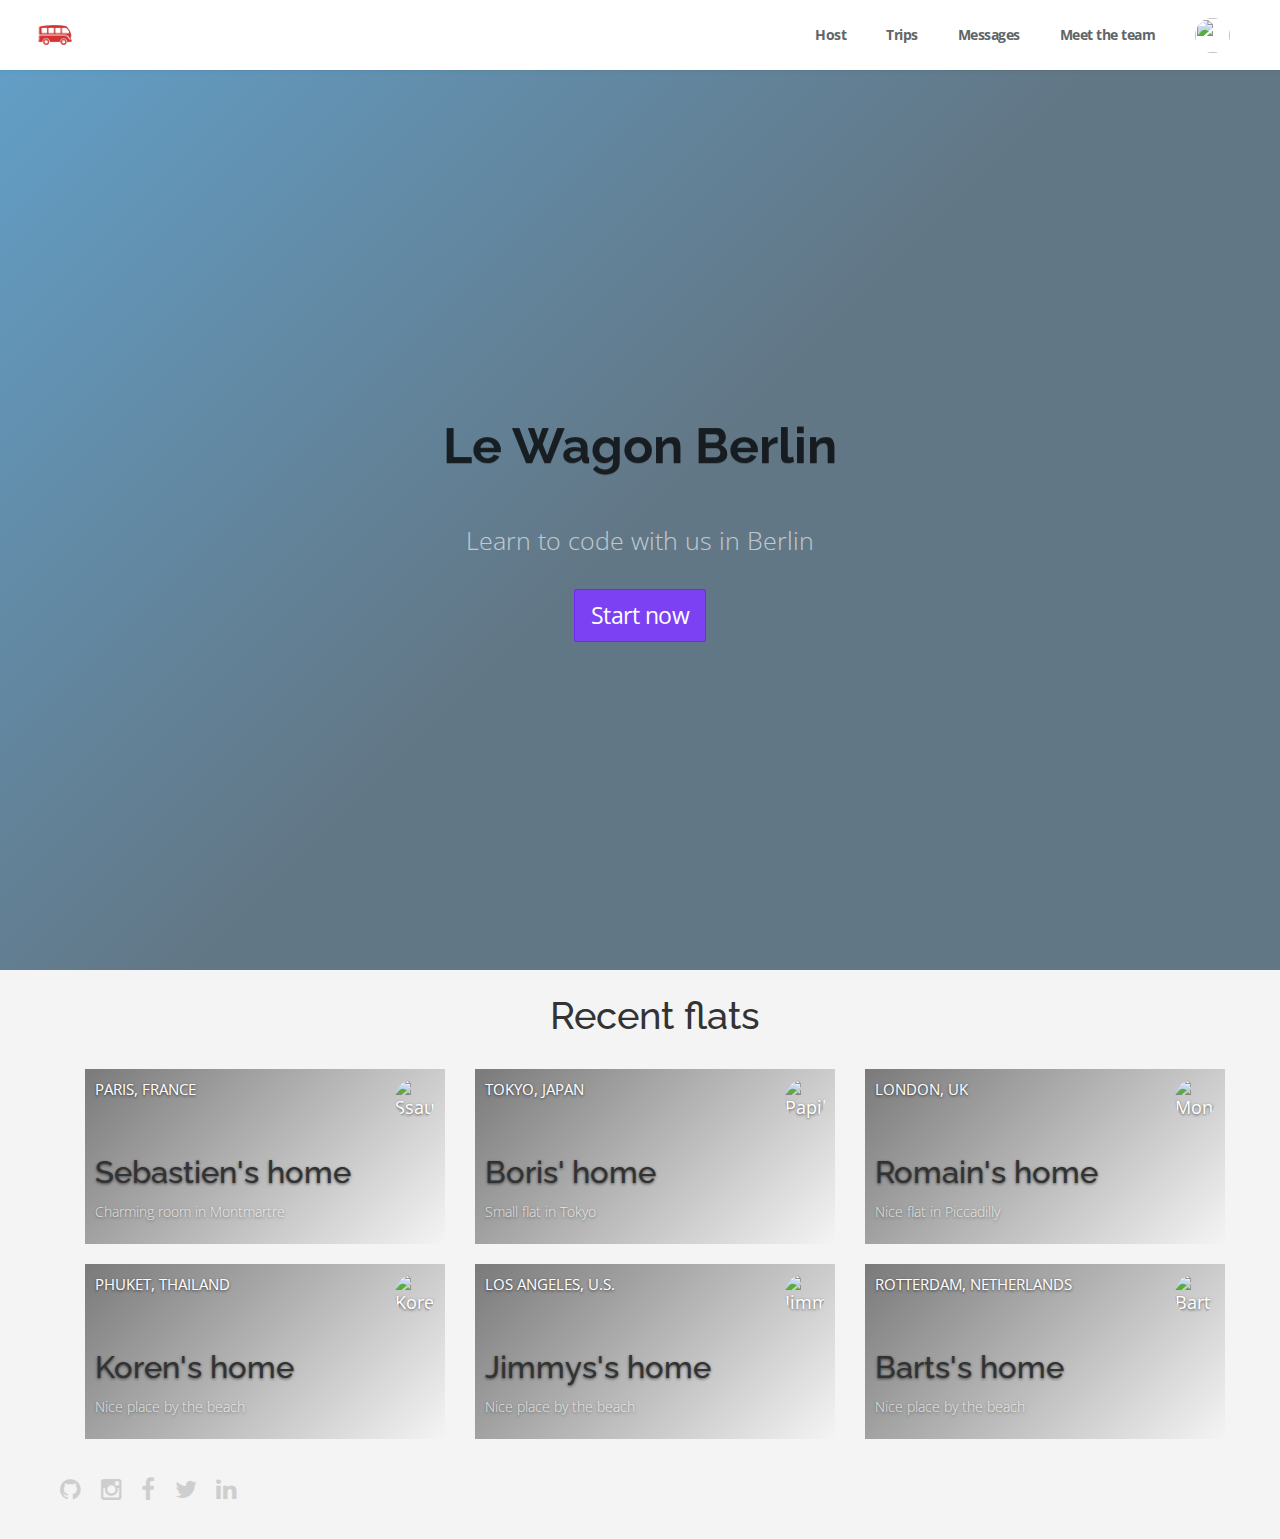
==== commit 66940b27: "Automated commit at 2018-08-06 13:32:55 UTC by middleman-deploy 2.0.0-alpha" ====
--- a/index.html
+++ b/index.html
@@ -7,7 +7,7 @@
           content="width=device-width, initial-scale=1, shrink-to-fit=no">
     <!-- Use the title from a page's frontmatter if it has one -->
     <title>Le Wagon - Middleman</title>
-    <link href="stylesheets/application-69dd246b.css" rel="stylesheet" />
+    <link href="stylesheets/application-aaeea7fa.css" rel="stylesheet" />
     <script src="javascripts/application-93de88c9.js"></script>
     <link href="images/favicon-f15af148.png" rel="icon" type="image/png" />
   </head>
@@ -15,7 +15,7 @@
     <div class="navbar-wagon">
   <!-- Logo -->
   <a href="/" class="navbar-wagon-brand">
-    <img src="images/logo-acc9c0ec.png" alt="logo">
+    <img src="images/logo-acc9c0ec.png" alt="Logo" />
   </a>
 
   <!-- Right Navigation -->
@@ -71,17 +71,78 @@
   <div class="container">
   <div class="row">
     <div class="col-xs-12 col-sm-4">
-      <div class="card" style="background-image: linear-gradient(rgba(0,0,0,0.3), rgba(0,0,0,0.2)), url('https://kitt.lewagon.com/placeholder/cities/shanghai');">
-      <div class="card-category">Popular</div>
-      <div class="card-description">
-      <h2>Le Wagon Shanghai</h2>
-      <p>Very cool city, the best</p>
+      <div class="container" id="home-flats">
+        <h2 class="text-center">Recent flats</h2>
+        <div class="row">
+            <div class="col-xs-12 col-sm-6 col-md-4">
+              <div class="card" style="background-image: linear-gradient(-225deg, rgba(0,0,0,0.5) 0%, rgba(0,0,0,0) 100%), url('https://kitt.lewagon.com/placeholder/cities/paris');">
+                <div class="card-category">Paris, France</div>
+                <div class="card-description">
+                  <h3>Sebastien's home</h3>
+                  <p>Charming room in Montmartre</p>
+                </div>
+                <img src="https://kitt.lewagon.com/placeholder/users/ssaunier" class="card-user" alt="Ssaunier" />
+                <a href="flats/ssaunier.html" class="card-link"></a>
+              </div>
+            </div>
+            <div class="col-xs-12 col-sm-6 col-md-4">
+              <div class="card" style="background-image: linear-gradient(-225deg, rgba(0,0,0,0.5) 0%, rgba(0,0,0,0) 100%), url('https://kitt.lewagon.com/placeholder/cities/tokyo');">
+                <div class="card-category">Tokyo, Japan</div>
+                <div class="card-description">
+                  <h3>Boris' home</h3>
+                  <p>Small flat in Tokyo</p>
+                </div>
+                <img src="https://kitt.lewagon.com/placeholder/users/papillard" class="card-user" alt="Papillard" />
+                <a href="flats/papillard.html" class="card-link"></a>
+              </div>
+            </div>
+            <div class="col-xs-12 col-sm-6 col-md-4">
+              <div class="card" style="background-image: linear-gradient(-225deg, rgba(0,0,0,0.5) 0%, rgba(0,0,0,0) 100%), url('https://kitt.lewagon.com/placeholder/cities/london');">
+                <div class="card-category">London, UK</div>
+                <div class="card-description">
+                  <h3>Romain's home</h3>
+                  <p>Nice flat in Piccadilly</p>
+                </div>
+                <img src="https://kitt.lewagon.com/placeholder/users/monsieurpaillard" class="card-user" alt="Monsieurpaillard" />
+                <a href="flats/monsieurpaillard.html" class="card-link"></a>
+              </div>
+            </div>
+            <div class="col-xs-12 col-sm-6 col-md-4">
+              <div class="card" style="background-image: linear-gradient(-225deg, rgba(0,0,0,0.5) 0%, rgba(0,0,0,0) 100%), url('https://kitt.lewagon.com/placeholder/cities/phuket');">
+                <div class="card-category">Phuket, Thailand</div>
+                <div class="card-description">
+                  <h3>Koren's home</h3>
+                  <p>Nice place by the beach</p>
+                </div>
+                <img src="https://kitt.lewagon.com/placeholder/users/koren" class="card-user" alt="Koren" />
+                <a href="flats/koren.html" class="card-link"></a>
+              </div>
+            </div>
+            <div class="col-xs-12 col-sm-6 col-md-4">
+              <div class="card" style="background-image: linear-gradient(-225deg, rgba(0,0,0,0.5) 0%, rgba(0,0,0,0) 100%), url('https://kitt.lewagon.com/placeholder/cities/LA');">
+                <div class="card-category">Los Angeles, U.S.</div>
+                <div class="card-description">
+                  <h3>Jimmys's home</h3>
+                  <p>Nice place by the beach</p>
+                </div>
+                <img src="https://kitt.lewagon.com/placeholder/users/jimmy" class="card-user" alt="Jimmy" />
+                <a href="flats/jimmy.html" class="card-link"></a>
+              </div>
+            </div>
+            <div class="col-xs-12 col-sm-6 col-md-4">
+              <div class="card" style="background-image: linear-gradient(-225deg, rgba(0,0,0,0.5) 0%, rgba(0,0,0,0) 100%), url('https://kitt.lewagon.com/placeholder/cities/rotterdam');">
+                <div class="card-category">Rotterdam, Netherlands</div>
+                <div class="card-description">
+                  <h3>Barts's home</h3>
+                  <p>Nice place by the beach</p>
+                </div>
+                <img src="https://kitt.lewagon.com/placeholder/users/bart" class="card-user" alt="Bart" />
+                <a href="flats/bart.html" class="card-link"></a>
+              </div>
+            </div>
+        </div>
       </div>
-      <img class="card-user" src="https://kitt.lewagon.com/placeholder/users/tgenaitay">
-      <a class="card-link" href="#" ></a>
-      </div>
-    </div>
-    <div class="col-xs-12 col-sm-4">
+   <!--  <div class="col-xs-12 col-sm-4">
      <div class="card" style="background-image: linear-gradient(rgba(0,0,0,0.3), rgba(0,0,0,0.2)), url('https://kitt.lewagon.com/placeholder/cities/shanghai');">
   <div class="card-category">Popular</div>
   <div class="card-description">
@@ -102,10 +163,10 @@
     <img class="card-user" src="https://kitt.lewagon.com/placeholder/users/tgenaitay">
     <a class="card-link" href="#" ></a>
     </div>
-    </div>
+    </div> -->
   </div>
-</div>
-</div>
+  </div>
+  </div>
 
     <div class="footer">
   <div class="footer-links">
--- a/stylesheets/application-aaeea7fa.css
+++ b/stylesheets/application-aaeea7fa.css
@@ -0,0 +1,8 @@
+@import url("https://fonts.googleapis.com/css?family=Open+Sans:400,300,700|Raleway:400,100,300,700,500");/*!
+ * Bootstrap v3.3.7 (http://getbootstrap.com)
+ * Copyright 2011-2016 Twitter, Inc.
+ * Licensed under MIT (https://github.com/twbs/bootstrap/blob/master/LICENSE)
+ *//*! normalize.css v3.0.3 | MIT License | github.com/necolas/normalize.css */html{font-family:sans-serif;-ms-text-size-adjust:100%;-webkit-text-size-adjust:100%}body{margin:0}article,aside,details,figcaption,figure,footer,header,hgroup,main,menu,nav,section,summary{display:block}audio,canvas,progress,video{display:inline-block;vertical-align:baseline}audio:not([controls]){display:none;height:0}[hidden],template{display:none}a{background-color:transparent}a:active,a:hover{outline:0}abbr[title]{border-bottom:1px dotted}b,strong{font-weight:bold}dfn{font-style:italic}h1{font-size:2em;margin:0.67em 0}mark{background:#ff0;color:#000}small{font-size:80%}sub,sup{font-size:75%;line-height:0;position:relative;vertical-align:baseline}sup{top:-0.5em}sub{bottom:-0.25em}img{border:0}svg:not(:root){overflow:hidden}figure{margin:1em 40px}hr{-webkit-box-sizing:content-box;box-sizing:content-box;height:0}pre{overflow:auto}code,kbd,pre,samp{font-family:monospace, monospace;font-size:1em}button,input,optgroup,select,textarea{color:inherit;font:inherit;margin:0}button{overflow:visible}button,select{text-transform:none}button,html input[type="button"],input[type="reset"],input[type="submit"]{-webkit-appearance:button;cursor:pointer}button[disabled],html input[disabled]{cursor:default}button::-moz-focus-inner,input::-moz-focus-inner{border:0;padding:0}input{line-height:normal}input[type="checkbox"],input[type="radio"]{-webkit-box-sizing:border-box;box-sizing:border-box;padding:0}input[type="number"]::-webkit-inner-spin-button,input[type="number"]::-webkit-outer-spin-button{height:auto}input[type="search"]{-webkit-appearance:textfield;-webkit-box-sizing:content-box;box-sizing:content-box}input[type="search"]::-webkit-search-cancel-button,input[type="search"]::-webkit-search-decoration{-webkit-appearance:none}fieldset{border:1px solid #c0c0c0;margin:0 2px;padding:0.35em 0.625em 0.75em}legend{border:0;padding:0}textarea{overflow:auto}optgroup{font-weight:bold}table{border-collapse:collapse;border-spacing:0}td,th{padding:0}/*! Source: https://github.com/h5bp/html5-boilerplate/blob/master/src/css/main.css */@media print{*,*:before,*:after{background:transparent !important;color:#000 !important;-webkit-box-shadow:none !important;box-shadow:none !important;text-shadow:none !important}a,a:visited{text-decoration:underline}a[href]:after{content:" (" attr(href) ")"}abbr[title]:after{content:" (" attr(title) ")"}a[href^="#"]:after,a[href^="javascript:"]:after{content:""}pre,blockquote{border:1px solid #999;page-break-inside:avoid}thead{display:table-header-group}tr,img{page-break-inside:avoid}img{max-width:100% !important}p,h2,h3{orphans:3;widows:3}h2,h3{page-break-after:avoid}.navbar{display:none}.btn>.caret,.dropup>.btn>.caret{border-top-color:#000 !important}.label{border:1px solid #000}.table{border-collapse:collapse !important}.table td,.table th{background-color:#fff !important}.table-bordered th,.table-bordered td{border:1px solid #ddd !important}}@font-face{font-family:'Glyphicons Halflings';src:url("../assets/bootstrap/glyphicons-halflings-regular-86b6f62b.eot");src:url("../assets/bootstrap/glyphicons-halflings-regular-86b6f62b.eot?#iefix") format("embedded-opentype"),url("../assets/bootstrap/glyphicons-halflings-regular-ca35b697.woff2") format("woff2"),url("../assets/bootstrap/glyphicons-halflings-regular-278e49a8.woff") format("woff"),url("../assets/bootstrap/glyphicons-halflings-regular-44bc1850.ttf") format("truetype"),url("../assets/bootstrap/glyphicons-halflings-regular-de51a849.svg#glyphicons_halflingsregular") format("svg")}.glyphicon{position:relative;top:1px;display:inline-block;font-family:'Glyphicons Halflings';font-style:normal;font-weight:normal;line-height:1;-webkit-font-smoothing:antialiased;-moz-osx-font-smoothing:grayscale}.glyphicon-asterisk:before{content:"\002a"}.glyphicon-plus:before{content:"\002b"}.glyphicon-euro:before,.glyphicon-eur:before{content:"\20ac"}.glyphicon-minus:before{content:"\2212"}.glyphicon-cloud:before{content:"\2601"}.glyphicon-envelope:before{content:"\2709"}.glyphicon-pencil:before{content:"\270f"}.glyphicon-glass:before{content:"\e001"}.glyphicon-music:before{content:"\e002"}.glyphicon-search:before{content:"\e003"}.glyphicon-heart:before{content:"\e005"}.glyphicon-star:before{content:"\e006"}.glyphicon-star-empty:before{content:"\e007"}.glyphicon-user:before{content:"\e008"}.glyphicon-film:before{content:"\e009"}.glyphicon-th-large:before{content:"\e010"}.glyphicon-th:before{content:"\e011"}.glyphicon-th-list:before{content:"\e012"}.glyphicon-ok:before{content:"\e013"}.glyphicon-remove:before{content:"\e014"}.glyphicon-zoom-in:before{content:"\e015"}.glyphicon-zoom-out:before{content:"\e016"}.glyphicon-off:before{content:"\e017"}.glyphicon-signal:before{content:"\e018"}.glyphicon-cog:before{content:"\e019"}.glyphicon-trash:before{content:"\e020"}.glyphicon-home:before{content:"\e021"}.glyphicon-file:before{content:"\e022"}.glyphicon-time:before{content:"\e023"}.glyphicon-road:before{content:"\e024"}.glyphicon-download-alt:before{content:"\e025"}.glyphicon-download:before{content:"\e026"}.glyphicon-upload:before{content:"\e027"}.glyphicon-inbox:before{content:"\e028"}.glyphicon-play-circle:before{content:"\e029"}.glyphicon-repeat:before{content:"\e030"}.glyphicon-refresh:before{content:"\e031"}.glyphicon-list-alt:before{content:"\e032"}.glyphicon-lock:before{content:"\e033"}.glyphicon-flag:before{content:"\e034"}.glyphicon-headphones:before{content:"\e035"}.glyphicon-volume-off:before{content:"\e036"}.glyphicon-volume-down:before{content:"\e037"}.glyphicon-volume-up:before{content:"\e038"}.glyphicon-qrcode:before{content:"\e039"}.glyphicon-barcode:before{content:"\e040"}.glyphicon-tag:before{content:"\e041"}.glyphicon-tags:before{content:"\e042"}.glyphicon-book:before{content:"\e043"}.glyphicon-bookmark:before{content:"\e044"}.glyphicon-print:before{content:"\e045"}.glyphicon-camera:before{content:"\e046"}.glyphicon-font:before{content:"\e047"}.glyphicon-bold:before{content:"\e048"}.glyphicon-italic:before{content:"\e049"}.glyphicon-text-height:before{content:"\e050"}.glyphicon-text-width:before{content:"\e051"}.glyphicon-align-left:before{content:"\e052"}.glyphicon-align-center:before{content:"\e053"}.glyphicon-align-right:before{content:"\e054"}.glyphicon-align-justify:before{content:"\e055"}.glyphicon-list:before{content:"\e056"}.glyphicon-indent-left:before{content:"\e057"}.glyphicon-indent-right:before{content:"\e058"}.glyphicon-facetime-video:before{content:"\e059"}.glyphicon-picture:before{content:"\e060"}.glyphicon-map-marker:before{content:"\e062"}.glyphicon-adjust:before{content:"\e063"}.glyphicon-tint:before{content:"\e064"}.glyphicon-edit:before{content:"\e065"}.glyphicon-share:before{content:"\e066"}.glyphicon-check:before{content:"\e067"}.glyphicon-move:before{content:"\e068"}.glyphicon-step-backward:before{content:"\e069"}.glyphicon-fast-backward:before{content:"\e070"}.glyphicon-backward:before{content:"\e071"}.glyphicon-play:before{content:"\e072"}.glyphicon-pause:before{content:"\e073"}.glyphicon-stop:before{content:"\e074"}.glyphicon-forward:before{content:"\e075"}.glyphicon-fast-forward:before{content:"\e076"}.glyphicon-step-forward:before{content:"\e077"}.glyphicon-eject:before{content:"\e078"}.glyphicon-chevron-left:before{content:"\e079"}.glyphicon-chevron-right:before{content:"\e080"}.glyphicon-plus-sign:before{content:"\e081"}.glyphicon-minus-sign:before{content:"\e082"}.glyphicon-remove-sign:before{content:"\e083"}.glyphicon-ok-sign:before{content:"\e084"}.glyphicon-question-sign:before{content:"\e085"}.glyphicon-info-sign:before{content:"\e086"}.glyphicon-screenshot:before{content:"\e087"}.glyphicon-remove-circle:before{content:"\e088"}.glyphicon-ok-circle:before{content:"\e089"}.glyphicon-ban-circle:before{content:"\e090"}.glyphicon-arrow-left:before{content:"\e091"}.glyphicon-arrow-right:before{content:"\e092"}.glyphicon-arrow-up:before{content:"\e093"}.glyphicon-arrow-down:before{content:"\e094"}.glyphicon-share-alt:before{content:"\e095"}.glyphicon-resize-full:before{content:"\e096"}.glyphicon-resize-small:before{content:"\e097"}.glyphicon-exclamation-sign:before{content:"\e101"}.glyphicon-gift:before{content:"\e102"}.glyphicon-leaf:before{content:"\e103"}.glyphicon-fire:before{content:"\e104"}.glyphicon-eye-open:before{content:"\e105"}.glyphicon-eye-close:before{content:"\e106"}.glyphicon-warning-sign:before{content:"\e107"}.glyphicon-plane:before{content:"\e108"}.glyphicon-calendar:before{content:"\e109"}.glyphicon-random:before{content:"\e110"}.glyphicon-comment:before{content:"\e111"}.glyphicon-magnet:before{content:"\e112"}.glyphicon-chevron-up:before{content:"\e113"}.glyphicon-chevron-down:before{content:"\e114"}.glyphicon-retweet:before{content:"\e115"}.glyphicon-shopping-cart:before{content:"\e116"}.glyphicon-folder-close:before{content:"\e117"}.glyphicon-folder-open:before{content:"\e118"}.glyphicon-resize-vertical:before{content:"\e119"}.glyphicon-resize-horizontal:before{content:"\e120"}.glyphicon-hdd:before{content:"\e121"}.glyphicon-bullhorn:before{content:"\e122"}.glyphicon-bell:before{content:"\e123"}.glyphicon-certificate:before{content:"\e124"}.glyphicon-thumbs-up:before{content:"\e125"}.glyphicon-thumbs-down:before{content:"\e126"}.glyphicon-hand-right:before{content:"\e127"}.glyphicon-hand-left:before{content:"\e128"}.glyphicon-hand-up:before{content:"\e129"}.glyphicon-hand-down:before{content:"\e130"}.glyphicon-circle-arrow-right:before{content:"\e131"}.glyphicon-circle-arrow-left:before{content:"\e132"}.glyphicon-circle-arrow-up:before{content:"\e133"}.glyphicon-circle-arrow-down:before{content:"\e134"}.glyphicon-globe:before{content:"\e135"}.glyphicon-wrench:before{content:"\e136"}.glyphicon-tasks:before{content:"\e137"}.glyphicon-filter:before{content:"\e138"}.glyphicon-briefcase:before{content:"\e139"}.glyphicon-fullscreen:before{content:"\e140"}.glyphicon-dashboard:before{content:"\e141"}.glyphicon-paperclip:before{content:"\e142"}.glyphicon-heart-empty:before{content:"\e143"}.glyphicon-link:before{content:"\e144"}.glyphicon-phone:before{content:"\e145"}.glyphicon-pushpin:before{content:"\e146"}.glyphicon-usd:before{content:"\e148"}.glyphicon-gbp:before{content:"\e149"}.glyphicon-sort:before{content:"\e150"}.glyphicon-sort-by-alphabet:before{content:"\e151"}.glyphicon-sort-by-alphabet-alt:before{content:"\e152"}.glyphicon-sort-by-order:before{content:"\e153"}.glyphicon-sort-by-order-alt:before{content:"\e154"}.glyphicon-sort-by-attributes:before{content:"\e155"}.glyphicon-sort-by-attributes-alt:before{content:"\e156"}.glyphicon-unchecked:before{content:"\e157"}.glyphicon-expand:before{content:"\e158"}.glyphicon-collapse-down:before{content:"\e159"}.glyphicon-collapse-up:before{content:"\e160"}.glyphicon-log-in:before{content:"\e161"}.glyphicon-flash:before{content:"\e162"}.glyphicon-log-out:before{content:"\e163"}.glyphicon-new-window:before{content:"\e164"}.glyphicon-record:before{content:"\e165"}.glyphicon-save:before{content:"\e166"}.glyphicon-open:before{content:"\e167"}.glyphicon-saved:before{content:"\e168"}.glyphicon-import:before{content:"\e169"}.glyphicon-export:before{content:"\e170"}.glyphicon-send:before{content:"\e171"}.glyphicon-floppy-disk:before{content:"\e172"}.glyphicon-floppy-saved:before{content:"\e173"}.glyphicon-floppy-remove:before{content:"\e174"}.glyphicon-floppy-save:before{content:"\e175"}.glyphicon-floppy-open:before{content:"\e176"}.glyphicon-credit-card:before{content:"\e177"}.glyphicon-transfer:before{content:"\e178"}.glyphicon-cutlery:before{content:"\e179"}.glyphicon-header:before{content:"\e180"}.glyphicon-compressed:before{content:"\e181"}.glyphicon-earphone:before{content:"\e182"}.glyphicon-phone-alt:before{content:"\e183"}.glyphicon-tower:before{content:"\e184"}.glyphicon-stats:before{content:"\e185"}.glyphicon-sd-video:before{content:"\e186"}.glyphicon-hd-video:before{content:"\e187"}.glyphicon-subtitles:before{content:"\e188"}.glyphicon-sound-stereo:before{content:"\e189"}.glyphicon-sound-dolby:before{content:"\e190"}.glyphicon-sound-5-1:before{content:"\e191"}.glyphicon-sound-6-1:before{content:"\e192"}.glyphicon-sound-7-1:before{content:"\e193"}.glyphicon-copyright-mark:before{content:"\e194"}.glyphicon-registration-mark:before{content:"\e195"}.glyphicon-cloud-download:before{content:"\e197"}.glyphicon-cloud-upload:before{content:"\e198"}.glyphicon-tree-conifer:before{content:"\e199"}.glyphicon-tree-deciduous:before{content:"\e200"}.glyphicon-cd:before{content:"\e201"}.glyphicon-save-file:before{content:"\e202"}.glyphicon-open-file:before{content:"\e203"}.glyphicon-level-up:before{content:"\e204"}.glyphicon-copy:before{content:"\e205"}.glyphicon-paste:before{content:"\e206"}.glyphicon-alert:before{content:"\e209"}.glyphicon-equalizer:before{content:"\e210"}.glyphicon-king:before{content:"\e211"}.glyphicon-queen:before{content:"\e212"}.glyphicon-pawn:before{content:"\e213"}.glyphicon-bishop:before{content:"\e214"}.glyphicon-knight:before{content:"\e215"}.glyphicon-baby-formula:before{content:"\e216"}.glyphicon-tent:before{content:"\26fa"}.glyphicon-blackboard:before{content:"\e218"}.glyphicon-bed:before{content:"\e219"}.glyphicon-apple:before{content:"\f8ff"}.glyphicon-erase:before{content:"\e221"}.glyphicon-hourglass:before{content:"\231b"}.glyphicon-lamp:before{content:"\e223"}.glyphicon-duplicate:before{content:"\e224"}.glyphicon-piggy-bank:before{content:"\e225"}.glyphicon-scissors:before{content:"\e226"}.glyphicon-bitcoin:before{content:"\e227"}.glyphicon-btc:before{content:"\e227"}.glyphicon-xbt:before{content:"\e227"}.glyphicon-yen:before{content:"\00a5"}.glyphicon-jpy:before{content:"\00a5"}.glyphicon-ruble:before{content:"\20bd"}.glyphicon-rub:before{content:"\20bd"}.glyphicon-scale:before{content:"\e230"}.glyphicon-ice-lolly:before{content:"\e231"}.glyphicon-ice-lolly-tasted:before{content:"\e232"}.glyphicon-education:before{content:"\e233"}.glyphicon-option-horizontal:before{content:"\e234"}.glyphicon-option-vertical:before{content:"\e235"}.glyphicon-menu-hamburger:before{content:"\e236"}.glyphicon-modal-window:before{content:"\e237"}.glyphicon-oil:before{content:"\e238"}.glyphicon-grain:before{content:"\e239"}.glyphicon-sunglasses:before{content:"\e240"}.glyphicon-text-size:before{content:"\e241"}.glyphicon-text-color:before{content:"\e242"}.glyphicon-text-background:before{content:"\e243"}.glyphicon-object-align-top:before{content:"\e244"}.glyphicon-object-align-bottom:before{content:"\e245"}.glyphicon-object-align-horizontal:before{content:"\e246"}.glyphicon-object-align-left:before{content:"\e247"}.glyphicon-object-align-vertical:before{content:"\e248"}.glyphicon-object-align-right:before{content:"\e249"}.glyphicon-triangle-right:before{content:"\e250"}.glyphicon-triangle-left:before{content:"\e251"}.glyphicon-triangle-bottom:before{content:"\e252"}.glyphicon-triangle-top:before{content:"\e253"}.glyphicon-console:before{content:"\e254"}.glyphicon-superscript:before{content:"\e255"}.glyphicon-subscript:before{content:"\e256"}.glyphicon-menu-left:before{content:"\e257"}.glyphicon-menu-right:before{content:"\e258"}.glyphicon-menu-down:before{content:"\e259"}.glyphicon-menu-up:before{content:"\e260"}*{-webkit-box-sizing:border-box;box-sizing:border-box}*:before,*:after{-webkit-box-sizing:border-box;box-sizing:border-box}html{font-size:10px;-webkit-tap-highlight-color:transparent}body{font-family:"Open Sans", "Helvetica", "sans-serif";font-size:18px;line-height:1.42857143;color:#333333;background-color:#F4F4F4}input,button,select,textarea{font-family:inherit;font-size:inherit;line-height:inherit}a{color:#7d41f4;text-decoration:none}a:hover,a:focus{color:#520ddc;text-decoration:underline}a:focus{outline:5px auto -webkit-focus-ring-color;outline-offset:-2px}figure{margin:0}img{vertical-align:middle}.img-responsive{display:block;max-width:100%;height:auto}.img-rounded{border-radius:2px}.img-thumbnail{padding:4px;line-height:1.42857143;background-color:#F4F4F4;border:1px solid #ddd;border-radius:2px;-webkit-transition:all 0.2s ease-in-out;transition:all 0.2s ease-in-out;display:inline-block;max-width:100%;height:auto}.img-circle{border-radius:50%}hr{margin-top:25px;margin-bottom:25px;border:0;border-top:1px solid #eeeeee}.sr-only{position:absolute;width:1px;height:1px;margin:-1px;padding:0;overflow:hidden;clip:rect(0, 0, 0, 0);border:0}.sr-only-focusable:active,.sr-only-focusable:focus{position:static;width:auto;height:auto;margin:0;overflow:visible;clip:auto}[role="button"]{cursor:pointer}h1,h2,h3,h4,h5,h6,.h1,.h2,.h3,.h4,.h5,.h6{font-family:"Raleway", "Helvetica", "sans-serif";font-weight:500;line-height:1.1;color:inherit}h1 small,h1 .small,h2 small,h2 .small,h3 small,h3 .small,h4 small,h4 .small,h5 small,h5 .small,h6 small,h6 .small,.h1 small,.h1 .small,.h2 small,.h2 .small,.h3 small,.h3 .small,.h4 small,.h4 .small,.h5 small,.h5 .small,.h6 small,.h6 .small{font-weight:normal;line-height:1;color:#777777}h1,.h1,h2,.h2,h3,.h3{margin-top:25px;margin-bottom:12.5px}h1 small,h1 .small,.h1 small,.h1 .small,h2 small,h2 .small,.h2 small,.h2 .small,h3 small,h3 .small,.h3 small,.h3 .small{font-size:65%}h4,.h4,h5,.h5,h6,.h6{margin-top:12.5px;margin-bottom:12.5px}h4 small,h4 .small,.h4 small,.h4 .small,h5 small,h5 .small,.h5 small,.h5 .small,h6 small,h6 .small,.h6 small,.h6 .small{font-size:75%}h1,.h1{font-size:46px}h2,.h2{font-size:38px}h3,.h3{font-size:31px}h4,.h4{font-size:23px}h5,.h5{font-size:18px}h6,.h6{font-size:16px}p{margin:0 0 12.5px}.lead{margin-bottom:25px;font-size:20px;font-weight:300;line-height:1.4}@media (min-width: 768px){.lead{font-size:27px}}small,.small{font-size:88%}mark,.mark{background-color:#fcf8e3;padding:.2em}.text-left{text-align:left}.text-right{text-align:right}.text-center{text-align:center}.text-justify{text-align:justify}.text-nowrap{white-space:nowrap}.text-lowercase{text-transform:lowercase}.text-uppercase,.initialism{text-transform:uppercase}.text-capitalize{text-transform:capitalize}.text-muted{color:#777777}.text-primary{color:#7d41f4}a.text-primary:hover,a.text-primary:focus{color:#5c11f1}.text-success{color:#3c763d}a.text-success:hover,a.text-success:focus{color:#2b542c}.text-info{color:#31708f}a.text-info:hover,a.text-info:focus{color:#245269}.text-warning{color:#8a6d3b}a.text-warning:hover,a.text-warning:focus{color:#66512c}.text-danger{color:#a94442}a.text-danger:hover,a.text-danger:focus{color:#843534}.bg-primary{color:#fff}.bg-primary{background-color:#7d41f4}a.bg-primary:hover,a.bg-primary:focus{background-color:#5c11f1}.bg-success{background-color:#dff0d8}a.bg-success:hover,a.bg-success:focus{background-color:#c1e2b3}.bg-info{background-color:#d9edf7}a.bg-info:hover,a.bg-info:focus{background-color:#afd9ee}.bg-warning{background-color:#fcf8e3}a.bg-warning:hover,a.bg-warning:focus{background-color:#f7ecb5}.bg-danger{background-color:#f2dede}a.bg-danger:hover,a.bg-danger:focus{background-color:#e4b9b9}.page-header{padding-bottom:11.5px;margin:50px 0 25px;border-bottom:1px solid #eeeeee}ul,ol{margin-top:0;margin-bottom:12.5px}ul ul,ul ol,ol ul,ol ol{margin-bottom:0}.list-unstyled{padding-left:0;list-style:none}.list-inline{padding-left:0;list-style:none;margin-left:-5px}.list-inline>li{display:inline-block;padding-left:5px;padding-right:5px}dl{margin-top:0;margin-bottom:25px}dt,dd{line-height:1.42857143}dt{font-weight:bold}dd{margin-left:0}.dl-horizontal dd:before,.dl-horizontal dd:after{content:" ";display:table}.dl-horizontal dd:after{clear:both}@media (min-width: 768px){.dl-horizontal dt{float:left;width:160px;clear:left;text-align:right;overflow:hidden;text-overflow:ellipsis;white-space:nowrap}.dl-horizontal dd{margin-left:180px}}abbr[title],abbr[data-original-title]{cursor:help;border-bottom:1px dotted #777777}.initialism{font-size:90%}blockquote{padding:12.5px 25px;margin:0 0 25px;font-size:22.5px;border-left:5px solid #eeeeee}blockquote p:last-child,blockquote ul:last-child,blockquote ol:last-child{margin-bottom:0}blockquote footer,blockquote small,blockquote .small{display:block;font-size:80%;line-height:1.42857143;color:#777777}blockquote footer:before,blockquote small:before,blockquote .small:before{content:'\2014 \00A0'}.blockquote-reverse,blockquote.pull-right{padding-right:15px;padding-left:0;border-right:5px solid #eeeeee;border-left:0;text-align:right}.blockquote-reverse footer:before,.blockquote-reverse small:before,.blockquote-reverse .small:before,blockquote.pull-right footer:before,blockquote.pull-right small:before,blockquote.pull-right .small:before{content:''}.blockquote-reverse footer:after,.blockquote-reverse small:after,.blockquote-reverse .small:after,blockquote.pull-right footer:after,blockquote.pull-right small:after,blockquote.pull-right .small:after{content:'\00A0 \2014'}address{margin-bottom:25px;font-style:normal;line-height:1.42857143}code,kbd,pre,samp{font-family:Menlo, Monaco, Consolas, "Courier New", monospace}code{padding:2px 4px;font-size:90%;color:#c7254e;background-color:#f9f2f4;border-radius:2px}kbd{padding:2px 4px;font-size:90%;color:#fff;background-color:#333;border-radius:2px;-webkit-box-shadow:inset 0 -1px 0 rgba(0,0,0,0.25);box-shadow:inset 0 -1px 0 rgba(0,0,0,0.25)}kbd kbd{padding:0;font-size:100%;font-weight:bold;-webkit-box-shadow:none;box-shadow:none}pre{display:block;padding:12px;margin:0 0 12.5px;font-size:17px;line-height:1.42857143;word-break:break-all;word-wrap:break-word;color:#333333;background-color:#f5f5f5;border:1px solid #ccc;border-radius:2px}pre code{padding:0;font-size:inherit;color:inherit;white-space:pre-wrap;background-color:transparent;border-radius:0}.pre-scrollable{max-height:340px;overflow-y:scroll}.container{margin-right:auto;margin-left:auto;padding-left:15px;padding-right:15px}.container:before,.container:after{content:" ";display:table}.container:after{clear:both}@media (min-width: 768px){.container{width:750px}}@media (min-width: 992px){.container{width:970px}}@media (min-width: 1200px){.container{width:1170px}}.container-fluid{margin-right:auto;margin-left:auto;padding-left:15px;padding-right:15px}.container-fluid:before,.container-fluid:after{content:" ";display:table}.container-fluid:after{clear:both}.row{margin-left:-15px;margin-right:-15px}.row:before,.row:after{content:" ";display:table}.row:after{clear:both}.col-xs-1,.col-sm-1,.col-md-1,.col-lg-1,.col-xs-2,.col-sm-2,.col-md-2,.col-lg-2,.col-xs-3,.col-sm-3,.col-md-3,.col-lg-3,.col-xs-4,.col-sm-4,.col-md-4,.col-lg-4,.col-xs-5,.col-sm-5,.col-md-5,.col-lg-5,.col-xs-6,.col-sm-6,.col-md-6,.col-lg-6,.col-xs-7,.col-sm-7,.col-md-7,.col-lg-7,.col-xs-8,.col-sm-8,.col-md-8,.col-lg-8,.col-xs-9,.col-sm-9,.col-md-9,.col-lg-9,.col-xs-10,.col-sm-10,.col-md-10,.col-lg-10,.col-xs-11,.col-sm-11,.col-md-11,.col-lg-11,.col-xs-12,.col-sm-12,.col-md-12,.col-lg-12{position:relative;min-height:1px;padding-left:15px;padding-right:15px}.col-xs-1,.col-xs-2,.col-xs-3,.col-xs-4,.col-xs-5,.col-xs-6,.col-xs-7,.col-xs-8,.col-xs-9,.col-xs-10,.col-xs-11,.col-xs-12{float:left}.col-xs-1{width:8.33333333%}.col-xs-2{width:16.66666667%}.col-xs-3{width:25%}.col-xs-4{width:33.33333333%}.col-xs-5{width:41.66666667%}.col-xs-6{width:50%}.col-xs-7{width:58.33333333%}.col-xs-8{width:66.66666667%}.col-xs-9{width:75%}.col-xs-10{width:83.33333333%}.col-xs-11{width:91.66666667%}.col-xs-12{width:100%}.col-xs-pull-0{right:auto}.col-xs-pull-1{right:8.33333333%}.col-xs-pull-2{right:16.66666667%}.col-xs-pull-3{right:25%}.col-xs-pull-4{right:33.33333333%}.col-xs-pull-5{right:41.66666667%}.col-xs-pull-6{right:50%}.col-xs-pull-7{right:58.33333333%}.col-xs-pull-8{right:66.66666667%}.col-xs-pull-9{right:75%}.col-xs-pull-10{right:83.33333333%}.col-xs-pull-11{right:91.66666667%}.col-xs-pull-12{right:100%}.col-xs-push-0{left:auto}.col-xs-push-1{left:8.33333333%}.col-xs-push-2{left:16.66666667%}.col-xs-push-3{left:25%}.col-xs-push-4{left:33.33333333%}.col-xs-push-5{left:41.66666667%}.col-xs-push-6{left:50%}.col-xs-push-7{left:58.33333333%}.col-xs-push-8{left:66.66666667%}.col-xs-push-9{left:75%}.col-xs-push-10{left:83.33333333%}.col-xs-push-11{left:91.66666667%}.col-xs-push-12{left:100%}.col-xs-offset-0{margin-left:0%}.col-xs-offset-1{margin-left:8.33333333%}.col-xs-offset-2{margin-left:16.66666667%}.col-xs-offset-3{margin-left:25%}.col-xs-offset-4{margin-left:33.33333333%}.col-xs-offset-5{margin-left:41.66666667%}.col-xs-offset-6{margin-left:50%}.col-xs-offset-7{margin-left:58.33333333%}.col-xs-offset-8{margin-left:66.66666667%}.col-xs-offset-9{margin-left:75%}.col-xs-offset-10{margin-left:83.33333333%}.col-xs-offset-11{margin-left:91.66666667%}.col-xs-offset-12{margin-left:100%}@media (min-width: 768px){.col-sm-1,.col-sm-2,.col-sm-3,.col-sm-4,.col-sm-5,.col-sm-6,.col-sm-7,.col-sm-8,.col-sm-9,.col-sm-10,.col-sm-11,.col-sm-12{float:left}.col-sm-1{width:8.33333333%}.col-sm-2{width:16.66666667%}.col-sm-3{width:25%}.col-sm-4{width:33.33333333%}.col-sm-5{width:41.66666667%}.col-sm-6{width:50%}.col-sm-7{width:58.33333333%}.col-sm-8{width:66.66666667%}.col-sm-9{width:75%}.col-sm-10{width:83.33333333%}.col-sm-11{width:91.66666667%}.col-sm-12{width:100%}.col-sm-pull-0{right:auto}.col-sm-pull-1{right:8.33333333%}.col-sm-pull-2{right:16.66666667%}.col-sm-pull-3{right:25%}.col-sm-pull-4{right:33.33333333%}.col-sm-pull-5{right:41.66666667%}.col-sm-pull-6{right:50%}.col-sm-pull-7{right:58.33333333%}.col-sm-pull-8{right:66.66666667%}.col-sm-pull-9{right:75%}.col-sm-pull-10{right:83.33333333%}.col-sm-pull-11{right:91.66666667%}.col-sm-pull-12{right:100%}.col-sm-push-0{left:auto}.col-sm-push-1{left:8.33333333%}.col-sm-push-2{left:16.66666667%}.col-sm-push-3{left:25%}.col-sm-push-4{left:33.33333333%}.col-sm-push-5{left:41.66666667%}.col-sm-push-6{left:50%}.col-sm-push-7{left:58.33333333%}.col-sm-push-8{left:66.66666667%}.col-sm-push-9{left:75%}.col-sm-push-10{left:83.33333333%}.col-sm-push-11{left:91.66666667%}.col-sm-push-12{left:100%}.col-sm-offset-0{margin-left:0%}.col-sm-offset-1{margin-left:8.33333333%}.col-sm-offset-2{margin-left:16.66666667%}.col-sm-offset-3{margin-left:25%}.col-sm-offset-4{margin-left:33.33333333%}.col-sm-offset-5{margin-left:41.66666667%}.col-sm-offset-6{margin-left:50%}.col-sm-offset-7{margin-left:58.33333333%}.col-sm-offset-8{margin-left:66.66666667%}.col-sm-offset-9{margin-left:75%}.col-sm-offset-10{margin-left:83.33333333%}.col-sm-offset-11{margin-left:91.66666667%}.col-sm-offset-12{margin-left:100%}}@media (min-width: 992px){.col-md-1,.col-md-2,.col-md-3,.col-md-4,.col-md-5,.col-md-6,.col-md-7,.col-md-8,.col-md-9,.col-md-10,.col-md-11,.col-md-12{float:left}.col-md-1{width:8.33333333%}.col-md-2{width:16.66666667%}.col-md-3{width:25%}.col-md-4{width:33.33333333%}.col-md-5{width:41.66666667%}.col-md-6{width:50%}.col-md-7{width:58.33333333%}.col-md-8{width:66.66666667%}.col-md-9{width:75%}.col-md-10{width:83.33333333%}.col-md-11{width:91.66666667%}.col-md-12{width:100%}.col-md-pull-0{right:auto}.col-md-pull-1{right:8.33333333%}.col-md-pull-2{right:16.66666667%}.col-md-pull-3{right:25%}.col-md-pull-4{right:33.33333333%}.col-md-pull-5{right:41.66666667%}.col-md-pull-6{right:50%}.col-md-pull-7{right:58.33333333%}.col-md-pull-8{right:66.66666667%}.col-md-pull-9{right:75%}.col-md-pull-10{right:83.33333333%}.col-md-pull-11{right:91.66666667%}.col-md-pull-12{right:100%}.col-md-push-0{left:auto}.col-md-push-1{left:8.33333333%}.col-md-push-2{left:16.66666667%}.col-md-push-3{left:25%}.col-md-push-4{left:33.33333333%}.col-md-push-5{left:41.66666667%}.col-md-push-6{left:50%}.col-md-push-7{left:58.33333333%}.col-md-push-8{left:66.66666667%}.col-md-push-9{left:75%}.col-md-push-10{left:83.33333333%}.col-md-push-11{left:91.66666667%}.col-md-push-12{left:100%}.col-md-offset-0{margin-left:0%}.col-md-offset-1{margin-left:8.33333333%}.col-md-offset-2{margin-left:16.66666667%}.col-md-offset-3{margin-left:25%}.col-md-offset-4{margin-left:33.33333333%}.col-md-offset-5{margin-left:41.66666667%}.col-md-offset-6{margin-left:50%}.col-md-offset-7{margin-left:58.33333333%}.col-md-offset-8{margin-left:66.66666667%}.col-md-offset-9{margin-left:75%}.col-md-offset-10{margin-left:83.33333333%}.col-md-offset-11{margin-left:91.66666667%}.col-md-offset-12{margin-left:100%}}@media (min-width: 1200px){.col-lg-1,.col-lg-2,.col-lg-3,.col-lg-4,.col-lg-5,.col-lg-6,.col-lg-7,.col-lg-8,.col-lg-9,.col-lg-10,.col-lg-11,.col-lg-12{float:left}.col-lg-1{width:8.33333333%}.col-lg-2{width:16.66666667%}.col-lg-3{width:25%}.col-lg-4{width:33.33333333%}.col-lg-5{width:41.66666667%}.col-lg-6{width:50%}.col-lg-7{width:58.33333333%}.col-lg-8{width:66.66666667%}.col-lg-9{width:75%}.col-lg-10{width:83.33333333%}.col-lg-11{width:91.66666667%}.col-lg-12{width:100%}.col-lg-pull-0{right:auto}.col-lg-pull-1{right:8.33333333%}.col-lg-pull-2{right:16.66666667%}.col-lg-pull-3{right:25%}.col-lg-pull-4{right:33.33333333%}.col-lg-pull-5{right:41.66666667%}.col-lg-pull-6{right:50%}.col-lg-pull-7{right:58.33333333%}.col-lg-pull-8{right:66.66666667%}.col-lg-pull-9{right:75%}.col-lg-pull-10{right:83.33333333%}.col-lg-pull-11{right:91.66666667%}.col-lg-pull-12{right:100%}.col-lg-push-0{left:auto}.col-lg-push-1{left:8.33333333%}.col-lg-push-2{left:16.66666667%}.col-lg-push-3{left:25%}.col-lg-push-4{left:33.33333333%}.col-lg-push-5{left:41.66666667%}.col-lg-push-6{left:50%}.col-lg-push-7{left:58.33333333%}.col-lg-push-8{left:66.66666667%}.col-lg-push-9{left:75%}.col-lg-push-10{left:83.33333333%}.col-lg-push-11{left:91.66666667%}.col-lg-push-12{left:100%}.col-lg-offset-0{margin-left:0%}.col-lg-offset-1{margin-left:8.33333333%}.col-lg-offset-2{margin-left:16.66666667%}.col-lg-offset-3{margin-left:25%}.col-lg-offset-4{margin-left:33.33333333%}.col-lg-offset-5{margin-left:41.66666667%}.col-lg-offset-6{margin-left:50%}.col-lg-offset-7{margin-left:58.33333333%}.col-lg-offset-8{margin-left:66.66666667%}.col-lg-offset-9{margin-left:75%}.col-lg-offset-10{margin-left:83.33333333%}.col-lg-offset-11{margin-left:91.66666667%}.col-lg-offset-12{margin-left:100%}}table{background-color:transparent}caption{padding-top:10px;padding-bottom:10px;color:#777777;text-align:left}th{text-align:left}.table{width:100%;max-width:100%;margin-bottom:25px}.table>thead>tr>th,.table>thead>tr>td,.table>tbody>tr>th,.table>tbody>tr>td,.table>tfoot>tr>th,.table>tfoot>tr>td{padding:10px;line-height:1.42857143;vertical-align:top;border-top:1px solid #ddd}.table>thead>tr>th{vertical-align:bottom;border-bottom:2px solid #ddd}.table>caption+thead>tr:first-child>th,.table>caption+thead>tr:first-child>td,.table>colgroup+thead>tr:first-child>th,.table>colgroup+thead>tr:first-child>td,.table>thead:first-child>tr:first-child>th,.table>thead:first-child>tr:first-child>td{border-top:0}.table>tbody+tbody{border-top:2px solid #ddd}.table .table{background-color:#F4F4F4}.table-condensed>thead>tr>th,.table-condensed>thead>tr>td,.table-condensed>tbody>tr>th,.table-condensed>tbody>tr>td,.table-condensed>tfoot>tr>th,.table-condensed>tfoot>tr>td{padding:5px}.table-bordered{border:1px solid #ddd}.table-bordered>thead>tr>th,.table-bordered>thead>tr>td,.table-bordered>tbody>tr>th,.table-bordered>tbody>tr>td,.table-bordered>tfoot>tr>th,.table-bordered>tfoot>tr>td{border:1px solid #ddd}.table-bordered>thead>tr>th,.table-bordered>thead>tr>td{border-bottom-width:2px}.table-striped>tbody>tr:nth-of-type(odd){background-color:#f9f9f9}.table-hover>tbody>tr:hover{background-color:#f5f5f5}table col[class*="col-"]{position:static;float:none;display:table-column}table td[class*="col-"],table th[class*="col-"]{position:static;float:none;display:table-cell}.table>thead>tr>td.active,.table>thead>tr>th.active,.table>thead>tr.active>td,.table>thead>tr.active>th,.table>tbody>tr>td.active,.table>tbody>tr>th.active,.table>tbody>tr.active>td,.table>tbody>tr.active>th,.table>tfoot>tr>td.active,.table>tfoot>tr>th.active,.table>tfoot>tr.active>td,.table>tfoot>tr.active>th{background-color:#f5f5f5}.table-hover>tbody>tr>td.active:hover,.table-hover>tbody>tr>th.active:hover,.table-hover>tbody>tr.active:hover>td,.table-hover>tbody>tr:hover>.active,.table-hover>tbody>tr.active:hover>th{background-color:#e8e8e8}.table>thead>tr>td.success,.table>thead>tr>th.success,.table>thead>tr.success>td,.table>thead>tr.success>th,.table>tbody>tr>td.success,.table>tbody>tr>th.success,.table>tbody>tr.success>td,.table>tbody>tr.success>th,.table>tfoot>tr>td.success,.table>tfoot>tr>th.success,.table>tfoot>tr.success>td,.table>tfoot>tr.success>th{background-color:#dff0d8}.table-hover>tbody>tr>td.success:hover,.table-hover>tbody>tr>th.success:hover,.table-hover>tbody>tr.success:hover>td,.table-hover>tbody>tr:hover>.success,.table-hover>tbody>tr.success:hover>th{background-color:#d0e9c6}.table>thead>tr>td.info,.table>thead>tr>th.info,.table>thead>tr.info>td,.table>thead>tr.info>th,.table>tbody>tr>td.info,.table>tbody>tr>th.info,.table>tbody>tr.info>td,.table>tbody>tr.info>th,.table>tfoot>tr>td.info,.table>tfoot>tr>th.info,.table>tfoot>tr.info>td,.table>tfoot>tr.info>th{background-color:#d9edf7}.table-hover>tbody>tr>td.info:hover,.table-hover>tbody>tr>th.info:hover,.table-hover>tbody>tr.info:hover>td,.table-hover>tbody>tr:hover>.info,.table-hover>tbody>tr.info:hover>th{background-color:#c4e3f3}.table>thead>tr>td.warning,.table>thead>tr>th.warning,.table>thead>tr.warning>td,.table>thead>tr.warning>th,.table>tbody>tr>td.warning,.table>tbody>tr>th.warning,.table>tbody>tr.warning>td,.table>tbody>tr.warning>th,.table>tfoot>tr>td.warning,.table>tfoot>tr>th.warning,.table>tfoot>tr.warning>td,.table>tfoot>tr.warning>th{background-color:#fcf8e3}.table-hover>tbody>tr>td.warning:hover,.table-hover>tbody>tr>th.warning:hover,.table-hover>tbody>tr.warning:hover>td,.table-hover>tbody>tr:hover>.warning,.table-hover>tbody>tr.warning:hover>th{background-color:#faf2cc}.table>thead>tr>td.danger,.table>thead>tr>th.danger,.table>thead>tr.danger>td,.table>thead>tr.danger>th,.table>tbody>tr>td.danger,.table>tbody>tr>th.danger,.table>tbody>tr.danger>td,.table>tbody>tr.danger>th,.table>tfoot>tr>td.danger,.table>tfoot>tr>th.danger,.table>tfoot>tr.danger>td,.table>tfoot>tr.danger>th{background-color:#f2dede}.table-hover>tbody>tr>td.danger:hover,.table-hover>tbody>tr>th.danger:hover,.table-hover>tbody>tr.danger:hover>td,.table-hover>tbody>tr:hover>.danger,.table-hover>tbody>tr.danger:hover>th{background-color:#ebcccc}.table-responsive{overflow-x:auto;min-height:0.01%}@media screen and (max-width: 767px){.table-responsive{width:100%;margin-bottom:18.75px;overflow-y:hidden;-ms-overflow-style:-ms-autohiding-scrollbar;border:1px solid #ddd}.table-responsive>.table{margin-bottom:0}.table-responsive>.table>thead>tr>th,.table-responsive>.table>thead>tr>td,.table-responsive>.table>tbody>tr>th,.table-responsive>.table>tbody>tr>td,.table-responsive>.table>tfoot>tr>th,.table-responsive>.table>tfoot>tr>td{white-space:nowrap}.table-responsive>.table-bordered{border:0}.table-responsive>.table-bordered>thead>tr>th:first-child,.table-responsive>.table-bordered>thead>tr>td:first-child,.table-responsive>.table-bordered>tbody>tr>th:first-child,.table-responsive>.table-bordered>tbody>tr>td:first-child,.table-responsive>.table-bordered>tfoot>tr>th:first-child,.table-responsive>.table-bordered>tfoot>tr>td:first-child{border-left:0}.table-responsive>.table-bordered>thead>tr>th:last-child,.table-responsive>.table-bordered>thead>tr>td:last-child,.table-responsive>.table-bordered>tbody>tr>th:last-child,.table-responsive>.table-bordered>tbody>tr>td:last-child,.table-responsive>.table-bordered>tfoot>tr>th:last-child,.table-responsive>.table-bordered>tfoot>tr>td:last-child{border-right:0}.table-responsive>.table-bordered>tbody>tr:last-child>th,.table-responsive>.table-bordered>tbody>tr:last-child>td,.table-responsive>.table-bordered>tfoot>tr:last-child>th,.table-responsive>.table-bordered>tfoot>tr:last-child>td{border-bottom:0}}fieldset{padding:0;margin:0;border:0;min-width:0}legend{display:block;width:100%;padding:0;margin-bottom:25px;font-size:27px;line-height:inherit;color:#333333;border:0;border-bottom:1px solid #e5e5e5}label{display:inline-block;max-width:100%;margin-bottom:5px;font-weight:bold}input[type="search"]{-webkit-box-sizing:border-box;box-sizing:border-box}input[type="radio"],input[type="checkbox"]{margin:4px 0 0;margin-top:1px \9;line-height:normal}input[type="file"]{display:block}input[type="range"]{display:block;width:100%}select[multiple],select[size]{height:auto}input[type="file"]:focus,input[type="radio"]:focus,input[type="checkbox"]:focus{outline:5px auto -webkit-focus-ring-color;outline-offset:-2px}output{display:block;padding-top:7px;font-size:18px;line-height:1.42857143;color:#000000}.form-control{display:block;width:100%;height:39px;padding:6px 12px;font-size:18px;line-height:1.42857143;color:#000000;background-color:#fff;background-image:none;border:1px solid #ccc;border-radius:2px;-webkit-box-shadow:inset 0 1px 1px rgba(0,0,0,0.075);box-shadow:inset 0 1px 1px rgba(0,0,0,0.075);-webkit-transition:border-color ease-in-out 0.15s, box-shadow ease-in-out 0.15s;-webkit-transition:border-color ease-in-out 0.15s, -webkit-box-shadow ease-in-out 0.15s;transition:border-color ease-in-out 0.15s, -webkit-box-shadow ease-in-out 0.15s;transition:border-color ease-in-out 0.15s, box-shadow ease-in-out 0.15s;transition:border-color ease-in-out 0.15s, box-shadow ease-in-out 0.15s, -webkit-box-shadow ease-in-out 0.15s}.form-control:focus{border-color:#66afe9;outline:0;-webkit-box-shadow:inset 0 1px 1px rgba(0,0,0,0.075),0 0 8px rgba(102,175,233,0.6);box-shadow:inset 0 1px 1px rgba(0,0,0,0.075),0 0 8px rgba(102,175,233,0.6)}.form-control::-moz-placeholder{color:#999;opacity:1}.form-control:-ms-input-placeholder{color:#999}.form-control::-webkit-input-placeholder{color:#999}.form-control::-ms-expand{border:0;background-color:transparent}.form-control[disabled],.form-control[readonly],fieldset[disabled] .form-control{background-color:#eeeeee;opacity:1}.form-control[disabled],fieldset[disabled] .form-control{cursor:not-allowed}textarea.form-control{height:auto}input[type="search"]{-webkit-appearance:none}@media screen and (-webkit-min-device-pixel-ratio: 0){input[type="date"].form-control,input[type="time"].form-control,input[type="datetime-local"].form-control,input[type="month"].form-control{line-height:39px}input[type="date"].input-sm,.input-group-sm>input[type="date"].form-control,.input-group-sm>input[type="date"].input-group-addon,.input-group-sm>.input-group-btn>input[type="date"].btn,.input-group-sm input[type="date"],input[type="time"].input-sm,.input-group-sm>input[type="time"].form-control,.input-group-sm>input[type="time"].input-group-addon,.input-group-sm>.input-group-btn>input[type="time"].btn,.input-group-sm input[type="time"],input[type="datetime-local"].input-sm,.input-group-sm>input[type="datetime-local"].form-control,.input-group-sm>input[type="datetime-local"].input-group-addon,.input-group-sm>.input-group-btn>input[type="datetime-local"].btn,.input-group-sm input[type="datetime-local"],input[type="month"].input-sm,.input-group-sm>input[type="month"].form-control,.input-group-sm>input[type="month"].input-group-addon,.input-group-sm>.input-group-btn>input[type="month"].btn,.input-group-sm input[type="month"]{line-height:36px}input[type="date"].input-lg,.input-group-lg>input[type="date"].form-control,.input-group-lg>input[type="date"].input-group-addon,.input-group-lg>.input-group-btn>input[type="date"].btn,.input-group-lg input[type="date"],input[type="time"].input-lg,.input-group-lg>input[type="time"].form-control,.input-group-lg>input[type="time"].input-group-addon,.input-group-lg>.input-group-btn>input[type="time"].btn,.input-group-lg input[type="time"],input[type="datetime-local"].input-lg,.input-group-lg>input[type="datetime-local"].form-control,.input-group-lg>input[type="datetime-local"].input-group-addon,.input-group-lg>.input-group-btn>input[type="datetime-local"].btn,.input-group-lg input[type="datetime-local"],input[type="month"].input-lg,.input-group-lg>input[type="month"].form-control,.input-group-lg>input[type="month"].input-group-addon,.input-group-lg>.input-group-btn>input[type="month"].btn,.input-group-lg input[type="month"]{line-height:53px}}.form-group{margin-bottom:15px}.radio,.checkbox{position:relative;display:block;margin-top:10px;margin-bottom:10px}.radio label,.checkbox label{min-height:25px;padding-left:20px;margin-bottom:0;font-weight:normal;cursor:pointer}.radio input[type="radio"],.radio-inline input[type="radio"],.checkbox input[type="checkbox"],.checkbox-inline input[type="checkbox"]{position:absolute;margin-left:-20px;margin-top:4px \9}.radio+.radio,.checkbox+.checkbox{margin-top:-5px}.radio-inline,.checkbox-inline{position:relative;display:inline-block;padding-left:20px;margin-bottom:0;vertical-align:middle;font-weight:normal;cursor:pointer}.radio-inline+.radio-inline,.checkbox-inline+.checkbox-inline{margin-top:0;margin-left:10px}input[type="radio"][disabled],input[type="radio"].disabled,fieldset[disabled] input[type="radio"],input[type="checkbox"][disabled],input[type="checkbox"].disabled,fieldset[disabled] input[type="checkbox"]{cursor:not-allowed}.radio-inline.disabled,fieldset[disabled] .radio-inline,.checkbox-inline.disabled,fieldset[disabled] .checkbox-inline{cursor:not-allowed}.radio.disabled label,fieldset[disabled] .radio label,.checkbox.disabled label,fieldset[disabled] .checkbox label{cursor:not-allowed}.form-control-static{padding-top:7px;padding-bottom:7px;margin-bottom:0;min-height:43px}.form-control-static.input-lg,.input-group-lg>.form-control-static.form-control,.input-group-lg>.form-control-static.input-group-addon,.input-group-lg>.input-group-btn>.form-control-static.btn,.form-control-static.input-sm,.input-group-sm>.form-control-static.form-control,.input-group-sm>.form-control-static.input-group-addon,.input-group-sm>.input-group-btn>.form-control-static.btn{padding-left:0;padding-right:0}.input-sm,.input-group-sm>.form-control,.input-group-sm>.input-group-addon,.input-group-sm>.input-group-btn>.btn{height:36px;padding:5px 10px;font-size:16px;line-height:1.5;border-radius:2px}select.input-sm,.input-group-sm>select.form-control,.input-group-sm>select.input-group-addon,.input-group-sm>.input-group-btn>select.btn{height:36px;line-height:36px}textarea.input-sm,.input-group-sm>textarea.form-control,.input-group-sm>textarea.input-group-addon,.input-group-sm>.input-group-btn>textarea.btn,select[multiple].input-sm,.input-group-sm>select[multiple].form-control,.input-group-sm>select[multiple].input-group-addon,.input-group-sm>.input-group-btn>select[multiple].btn{height:auto}.form-group-sm .form-control{height:36px;padding:5px 10px;font-size:16px;line-height:1.5;border-radius:2px}.form-group-sm select.form-control{height:36px;line-height:36px}.form-group-sm textarea.form-control,.form-group-sm select[multiple].form-control{height:auto}.form-group-sm .form-control-static{height:36px;min-height:41px;padding:6px 10px;font-size:16px;line-height:1.5}.input-lg,.input-group-lg>.form-control,.input-group-lg>.input-group-addon,.input-group-lg>.input-group-btn>.btn{height:53px;padding:10px 16px;font-size:23px;line-height:1.3333333;border-radius:2px}select.input-lg,.input-group-lg>select.form-control,.input-group-lg>select.input-group-addon,.input-group-lg>.input-group-btn>select.btn{height:53px;line-height:53px}textarea.input-lg,.input-group-lg>textarea.form-control,.input-group-lg>textarea.input-group-addon,.input-group-lg>.input-group-btn>textarea.btn,select[multiple].input-lg,.input-group-lg>select[multiple].form-control,.input-group-lg>select[multiple].input-group-addon,.input-group-lg>.input-group-btn>select[multiple].btn{height:auto}.form-group-lg .form-control{height:53px;padding:10px 16px;font-size:23px;line-height:1.3333333;border-radius:2px}.form-group-lg select.form-control{height:53px;line-height:53px}.form-group-lg textarea.form-control,.form-group-lg select[multiple].form-control{height:auto}.form-group-lg .form-control-static{height:53px;min-height:48px;padding:11px 16px;font-size:23px;line-height:1.3333333}.has-feedback{position:relative}.has-feedback .form-control{padding-right:48.75px}.form-control-feedback{position:absolute;top:0;right:0;z-index:2;display:block;width:39px;height:39px;line-height:39px;text-align:center;pointer-events:none}.input-lg+.form-control-feedback,.input-group-lg>.form-control+.form-control-feedback,.input-group-lg>.input-group-addon+.form-control-feedback,.input-group-lg>.input-group-btn>.btn+.form-control-feedback,.input-group-lg+.form-control-feedback,.form-group-lg .form-control+.form-control-feedback{width:53px;height:53px;line-height:53px}.input-sm+.form-control-feedback,.input-group-sm>.form-control+.form-control-feedback,.input-group-sm>.input-group-addon+.form-control-feedback,.input-group-sm>.input-group-btn>.btn+.form-control-feedback,.input-group-sm+.form-control-feedback,.form-group-sm .form-control+.form-control-feedback{width:36px;height:36px;line-height:36px}.has-success .help-block,.has-success .control-label,.has-success .radio,.has-success .checkbox,.has-success .radio-inline,.has-success .checkbox-inline,.has-success.radio label,.has-success.checkbox label,.has-success.radio-inline label,.has-success.checkbox-inline label{color:#3c763d}.has-success .form-control{border-color:#3c763d;-webkit-box-shadow:inset 0 1px 1px rgba(0,0,0,0.075);box-shadow:inset 0 1px 1px rgba(0,0,0,0.075)}.has-success .form-control:focus{border-color:#2b542c;-webkit-box-shadow:inset 0 1px 1px rgba(0,0,0,0.075),0 0 6px #67b168;box-shadow:inset 0 1px 1px rgba(0,0,0,0.075),0 0 6px #67b168}.has-success .input-group-addon{color:#3c763d;border-color:#3c763d;background-color:#dff0d8}.has-success .form-control-feedback{color:#3c763d}.has-warning .help-block,.has-warning .control-label,.has-warning .radio,.has-warning .checkbox,.has-warning .radio-inline,.has-warning .checkbox-inline,.has-warning.radio label,.has-warning.checkbox label,.has-warning.radio-inline label,.has-warning.checkbox-inline label{color:#8a6d3b}.has-warning .form-control{border-color:#8a6d3b;-webkit-box-shadow:inset 0 1px 1px rgba(0,0,0,0.075);box-shadow:inset 0 1px 1px rgba(0,0,0,0.075)}.has-warning .form-control:focus{border-color:#66512c;-webkit-box-shadow:inset 0 1px 1px rgba(0,0,0,0.075),0 0 6px #c0a16b;box-shadow:inset 0 1px 1px rgba(0,0,0,0.075),0 0 6px #c0a16b}.has-warning .input-group-addon{color:#8a6d3b;border-color:#8a6d3b;background-color:#fcf8e3}.has-warning .form-control-feedback{color:#8a6d3b}.has-error .help-block,.has-error .control-label,.has-error .radio,.has-error .checkbox,.has-error .radio-inline,.has-error .checkbox-inline,.has-error.radio label,.has-error.checkbox label,.has-error.radio-inline label,.has-error.checkbox-inline label{color:#a94442}.has-error .form-control{border-color:#a94442;-webkit-box-shadow:inset 0 1px 1px rgba(0,0,0,0.075);box-shadow:inset 0 1px 1px rgba(0,0,0,0.075)}.has-error .form-control:focus{border-color:#843534;-webkit-box-shadow:inset 0 1px 1px rgba(0,0,0,0.075),0 0 6px #ce8483;box-shadow:inset 0 1px 1px rgba(0,0,0,0.075),0 0 6px #ce8483}.has-error .input-group-addon{color:#a94442;border-color:#a94442;background-color:#f2dede}.has-error .form-control-feedback{color:#a94442}.has-feedback label ~ .form-control-feedback{top:30px}.has-feedback label.sr-only ~ .form-control-feedback{top:0}.help-block{display:block;margin-top:5px;margin-bottom:10px;color:#737373}@media (min-width: 768px){.form-inline .form-group{display:inline-block;margin-bottom:0;vertical-align:middle}.form-inline .form-control{display:inline-block;width:auto;vertical-align:middle}.form-inline .form-control-static{display:inline-block}.form-inline .input-group{display:inline-table;vertical-align:middle}.form-inline .input-group .input-group-addon,.form-inline .input-group .input-group-btn,.form-inline .input-group .form-control{width:auto}.form-inline .input-group>.form-control{width:100%}.form-inline .control-label{margin-bottom:0;vertical-align:middle}.form-inline .radio,.form-inline .checkbox{display:inline-block;margin-top:0;margin-bottom:0;vertical-align:middle}.form-inline .radio label,.form-inline .checkbox label{padding-left:0}.form-inline .radio input[type="radio"],.form-inline .checkbox input[type="checkbox"]{position:relative;margin-left:0}.form-inline .has-feedback .form-control-feedback{top:0}}.form-horizontal .radio,.form-horizontal .checkbox,.form-horizontal .radio-inline,.form-horizontal .checkbox-inline{margin-top:0;margin-bottom:0;padding-top:7px}.form-horizontal .radio,.form-horizontal .checkbox{min-height:32px}.form-horizontal .form-group{margin-left:-15px;margin-right:-15px}.form-horizontal .form-group:before,.form-horizontal .form-group:after{content:" ";display:table}.form-horizontal .form-group:after{clear:both}@media (min-width: 768px){.form-horizontal .control-label{text-align:right;margin-bottom:0;padding-top:7px}}.form-horizontal .has-feedback .form-control-feedback{right:15px}@media (min-width: 768px){.form-horizontal .form-group-lg .control-label{padding-top:11px;font-size:23px}}@media (min-width: 768px){.form-horizontal .form-group-sm .control-label{padding-top:6px;font-size:16px}}.btn{display:inline-block;margin-bottom:0;font-weight:normal;text-align:center;vertical-align:middle;-ms-touch-action:manipulation;touch-action:manipulation;cursor:pointer;background-image:none;border:1px solid transparent;white-space:nowrap;padding:6px 12px;font-size:18px;line-height:1.42857143;border-radius:2px;-webkit-user-select:none;-moz-user-select:none;-ms-user-select:none;user-select:none}.btn:focus,.btn.focus,.btn:active:focus,.btn:active.focus,.btn.active:focus,.btn.active.focus{outline:5px auto -webkit-focus-ring-color;outline-offset:-2px}.btn:hover,.btn:focus,.btn.focus{color:#333;text-decoration:none}.btn:active,.btn.active{outline:0;background-image:none;-webkit-box-shadow:inset 0 3px 5px rgba(0,0,0,0.125);box-shadow:inset 0 3px 5px rgba(0,0,0,0.125)}.btn.disabled,.btn[disabled],fieldset[disabled] .btn{cursor:not-allowed;opacity:0.65;filter:alpha(opacity=65);-webkit-box-shadow:none;box-shadow:none}a.btn.disabled,fieldset[disabled] a.btn{pointer-events:none}.btn-default{color:#333;background-color:#fff;border-color:#ccc}.btn-default:focus,.btn-default.focus{color:#333;background-color:#e6e6e6;border-color:#8c8c8c}.btn-default:hover{color:#333;background-color:#e6e6e6;border-color:#adadad}.btn-default:active,.btn-default.active,.open>.btn-default.dropdown-toggle{color:#333;background-color:#e6e6e6;border-color:#adadad}.btn-default:active:hover,.btn-default:active:focus,.btn-default:active.focus,.btn-default.active:hover,.btn-default.active:focus,.btn-default.active.focus,.open>.btn-default.dropdown-toggle:hover,.open>.btn-default.dropdown-toggle:focus,.open>.btn-default.dropdown-toggle.focus{color:#333;background-color:#d4d4d4;border-color:#8c8c8c}.btn-default:active,.btn-default.active,.open>.btn-default.dropdown-toggle{background-image:none}.btn-default.disabled:hover,.btn-default.disabled:focus,.btn-default.disabled.focus,.btn-default[disabled]:hover,.btn-default[disabled]:focus,.btn-default[disabled].focus,fieldset[disabled] .btn-default:hover,fieldset[disabled] .btn-default:focus,fieldset[disabled] .btn-default.focus{background-color:#fff;border-color:#ccc}.btn-default .badge{color:#fff;background-color:#333}.btn-primary{color:#fff;background-color:#7d41f4;border-color:#6d29f3}.btn-primary:focus,.btn-primary.focus{color:#fff;background-color:#5c11f1;border-color:#370993}.btn-primary:hover{color:#fff;background-color:#5c11f1;border-color:#4f0cd2}.btn-primary:active,.btn-primary.active,.open>.btn-primary.dropdown-toggle{color:#fff;background-color:#5c11f1;border-color:#4f0cd2}.btn-primary:active:hover,.btn-primary:active:focus,.btn-primary:active.focus,.btn-primary.active:hover,.btn-primary.active:focus,.btn-primary.active.focus,.open>.btn-primary.dropdown-toggle:hover,.open>.btn-primary.dropdown-toggle:focus,.open>.btn-primary.dropdown-toggle.focus{color:#fff;background-color:#4f0cd2;border-color:#370993}.btn-primary:active,.btn-primary.active,.open>.btn-primary.dropdown-toggle{background-image:none}.btn-primary.disabled:hover,.btn-primary.disabled:focus,.btn-primary.disabled.focus,.btn-primary[disabled]:hover,.btn-primary[disabled]:focus,.btn-primary[disabled].focus,fieldset[disabled] .btn-primary:hover,fieldset[disabled] .btn-primary:focus,fieldset[disabled] .btn-primary.focus{background-color:#7d41f4;border-color:#6d29f3}.btn-primary .badge{color:#7d41f4;background-color:#fff}.btn-success{color:#fff;background-color:#32B796;border-color:#2da386}.btn-success:focus,.btn-success.focus{color:#fff;background-color:#278f75;border-color:#113f34}.btn-success:hover{color:#fff;background-color:#278f75;border-color:#1f735e}.btn-success:active,.btn-success.active,.open>.btn-success.dropdown-toggle{color:#fff;background-color:#278f75;border-color:#1f735e}.btn-success:active:hover,.btn-success:active:focus,.btn-success:active.focus,.btn-success.active:hover,.btn-success.active:focus,.btn-success.active.focus,.open>.btn-success.dropdown-toggle:hover,.open>.btn-success.dropdown-toggle:focus,.open>.btn-success.dropdown-toggle.focus{color:#fff;background-color:#1f735e;border-color:#113f34}.btn-success:active,.btn-success.active,.open>.btn-success.dropdown-toggle{background-image:none}.btn-success.disabled:hover,.btn-success.disabled:focus,.btn-success.disabled.focus,.btn-success[disabled]:hover,.btn-success[disabled]:focus,.btn-success[disabled].focus,fieldset[disabled] .btn-success:hover,fieldset[disabled] .btn-success:focus,fieldset[disabled] .btn-success.focus{background-color:#32B796;border-color:#2da386}.btn-success .badge{color:#32B796;background-color:#fff}.btn-info{color:#fff;background-color:#f4d742;border-color:#f3d22a}.btn-info:focus,.btn-info.focus{color:#fff;background-color:#f1cd12;border-color:#947e09}.btn-info:hover{color:#fff;background-color:#f1cd12;border-color:#d3b30c}.btn-info:active,.btn-info.active,.open>.btn-info.dropdown-toggle{color:#fff;background-color:#f1cd12;border-color:#d3b30c}.btn-info:active:hover,.btn-info:active:focus,.btn-info:active.focus,.btn-info.active:hover,.btn-info.active:focus,.btn-info.active.focus,.open>.btn-info.dropdown-toggle:hover,.open>.btn-info.dropdown-toggle:focus,.open>.btn-info.dropdown-toggle.focus{color:#fff;background-color:#d3b30c;border-color:#947e09}.btn-info:active,.btn-info.active,.open>.btn-info.dropdown-toggle{background-image:none}.btn-info.disabled:hover,.btn-info.disabled:focus,.btn-info.disabled.focus,.btn-info[disabled]:hover,.btn-info[disabled]:focus,.btn-info[disabled].focus,fieldset[disabled] .btn-info:hover,fieldset[disabled] .btn-info:focus,fieldset[disabled] .btn-info.focus{background-color:#f4d742;border-color:#f3d22a}.btn-info .badge{color:#f4d742;background-color:#fff}.btn-warning{color:#fff;background-color:#E67E22;border-color:#d67118}.btn-warning:focus,.btn-warning.focus{color:#fff;background-color:#bf6516;border-color:#64350b}.btn-warning:hover{color:#fff;background-color:#bf6516;border-color:#9f5412}.btn-warning:active,.btn-warning.active,.open>.btn-warning.dropdown-toggle{color:#fff;background-color:#bf6516;border-color:#9f5412}.btn-warning:active:hover,.btn-warning:active:focus,.btn-warning:active.focus,.btn-warning.active:hover,.btn-warning.active:focus,.btn-warning.active.focus,.open>.btn-warning.dropdown-toggle:hover,.open>.btn-warning.dropdown-toggle:focus,.open>.btn-warning.dropdown-toggle.focus{color:#fff;background-color:#9f5412;border-color:#64350b}.btn-warning:active,.btn-warning.active,.open>.btn-warning.dropdown-toggle{background-image:none}.btn-warning.disabled:hover,.btn-warning.disabled:focus,.btn-warning.disabled.focus,.btn-warning[disabled]:hover,.btn-warning[disabled]:focus,.btn-warning[disabled].focus,fieldset[disabled] .btn-warning:hover,fieldset[disabled] .btn-warning:focus,fieldset[disabled] .btn-warning.focus{background-color:#E67E22;border-color:#d67118}.btn-warning .badge{color:#E67E22;background-color:#fff}.btn-danger{color:#fff;background-color:#cc242d;border-color:#b62028}.btn-danger:focus,.btn-danger.focus{color:#fff;background-color:#a11c23;border-color:#4a0d10}.btn-danger:hover{color:#fff;background-color:#a11c23;border-color:#82171d}.btn-danger:active,.btn-danger.active,.open>.btn-danger.dropdown-toggle{color:#fff;background-color:#a11c23;border-color:#82171d}.btn-danger:active:hover,.btn-danger:active:focus,.btn-danger:active.focus,.btn-danger.active:hover,.btn-danger.active:focus,.btn-danger.active.focus,.open>.btn-danger.dropdown-toggle:hover,.open>.btn-danger.dropdown-toggle:focus,.open>.btn-danger.dropdown-toggle.focus{color:#fff;background-color:#82171d;border-color:#4a0d10}.btn-danger:active,.btn-danger.active,.open>.btn-danger.dropdown-toggle{background-image:none}.btn-danger.disabled:hover,.btn-danger.disabled:focus,.btn-danger.disabled.focus,.btn-danger[disabled]:hover,.btn-danger[disabled]:focus,.btn-danger[disabled].focus,fieldset[disabled] .btn-danger:hover,fieldset[disabled] .btn-danger:focus,fieldset[disabled] .btn-danger.focus{background-color:#cc242d;border-color:#b62028}.btn-danger .badge{color:#cc242d;background-color:#fff}.btn-link{color:#7d41f4;font-weight:normal;border-radius:0}.btn-link,.btn-link:active,.btn-link.active,.btn-link[disabled],fieldset[disabled] .btn-link{background-color:transparent;-webkit-box-shadow:none;box-shadow:none}.btn-link,.btn-link:hover,.btn-link:focus,.btn-link:active{border-color:transparent}.btn-link:hover,.btn-link:focus{color:#520ddc;text-decoration:underline;background-color:transparent}.btn-link[disabled]:hover,.btn-link[disabled]:focus,fieldset[disabled] .btn-link:hover,fieldset[disabled] .btn-link:focus{color:#777777;text-decoration:none}.btn-lg,.btn-group-lg>.btn{padding:10px 16px;font-size:23px;line-height:1.3333333;border-radius:2px}.btn-sm,.btn-group-sm>.btn{padding:5px 10px;font-size:16px;line-height:1.5;border-radius:2px}.btn-xs,.btn-group-xs>.btn{padding:1px 5px;font-size:16px;line-height:1.5;border-radius:2px}.btn-block{display:block;width:100%}.btn-block+.btn-block{margin-top:5px}input[type="submit"].btn-block,input[type="reset"].btn-block,input[type="button"].btn-block{width:100%}.fade{opacity:0;-webkit-transition:opacity 0.15s linear;transition:opacity 0.15s linear}.fade.in{opacity:1}.collapse{display:none}.collapse.in{display:block}tr.collapse.in{display:table-row}tbody.collapse.in{display:table-row-group}.collapsing{position:relative;height:0;overflow:hidden;-webkit-transition-property:height, visibility;transition-property:height, visibility;-webkit-transition-duration:0.35s;transition-duration:0.35s;-webkit-transition-timing-function:ease;transition-timing-function:ease}.caret{display:inline-block;width:0;height:0;margin-left:2px;vertical-align:middle;border-top:4px dashed;border-top:4px solid \9;border-right:4px solid transparent;border-left:4px solid transparent}.dropup,.dropdown{position:relative}.dropdown-toggle:focus{outline:0}.dropdown-menu{position:absolute;top:100%;left:0;z-index:1000;display:none;float:left;min-width:160px;padding:5px 0;margin:2px 0 0;list-style:none;font-size:18px;text-align:left;background-color:#fff;border:1px solid #ccc;border:1px solid rgba(0,0,0,0.15);border-radius:2px;-webkit-box-shadow:0 6px 12px rgba(0,0,0,0.175);box-shadow:0 6px 12px rgba(0,0,0,0.175);background-clip:padding-box}.dropdown-menu.pull-right{right:0;left:auto}.dropdown-menu .divider{height:1px;margin:11.5px 0;overflow:hidden;background-color:#e5e5e5}.dropdown-menu>li>a{display:block;padding:3px 20px;clear:both;font-weight:normal;line-height:1.42857143;color:#333333;white-space:nowrap}.dropdown-menu>li>a:hover,.dropdown-menu>li>a:focus{text-decoration:none;color:#262626;background-color:#f5f5f5}.dropdown-menu>.active>a,.dropdown-menu>.active>a:hover,.dropdown-menu>.active>a:focus{color:#fff;text-decoration:none;outline:0;background-color:#7d41f4}.dropdown-menu>.disabled>a,.dropdown-menu>.disabled>a:hover,.dropdown-menu>.disabled>a:focus{color:#777777}.dropdown-menu>.disabled>a:hover,.dropdown-menu>.disabled>a:focus{text-decoration:none;background-color:transparent;background-image:none;filter:progid:DXImageTransform.Microsoft.gradient(enabled = false);cursor:not-allowed}.open>.dropdown-menu{display:block}.open>a{outline:0}.dropdown-menu-right{left:auto;right:0}.dropdown-menu-left{left:0;right:auto}.dropdown-header{display:block;padding:3px 20px;font-size:16px;line-height:1.42857143;color:#777777;white-space:nowrap}.dropdown-backdrop{position:fixed;left:0;right:0;bottom:0;top:0;z-index:990}.pull-right>.dropdown-menu{right:0;left:auto}.dropup .caret,.navbar-fixed-bottom .dropdown .caret{border-top:0;border-bottom:4px dashed;border-bottom:4px solid \9;content:""}.dropup .dropdown-menu,.navbar-fixed-bottom .dropdown .dropdown-menu{top:auto;bottom:100%;margin-bottom:2px}@media (min-width: 768px){.navbar-right .dropdown-menu{right:0;left:auto}.navbar-right .dropdown-menu-left{left:0;right:auto}}.btn-group,.btn-group-vertical{position:relative;display:inline-block;vertical-align:middle}.btn-group>.btn,.btn-group-vertical>.btn{position:relative;float:left}.btn-group>.btn:hover,.btn-group>.btn:focus,.btn-group>.btn:active,.btn-group>.btn.active,.btn-group-vertical>.btn:hover,.btn-group-vertical>.btn:focus,.btn-group-vertical>.btn:active,.btn-group-vertical>.btn.active{z-index:2}.btn-group .btn+.btn,.btn-group .btn+.btn-group,.btn-group .btn-group+.btn,.btn-group .btn-group+.btn-group{margin-left:-1px}.btn-toolbar{margin-left:-5px}.btn-toolbar:before,.btn-toolbar:after{content:" ";display:table}.btn-toolbar:after{clear:both}.btn-toolbar .btn,.btn-toolbar .btn-group,.btn-toolbar .input-group{float:left}.btn-toolbar>.btn,.btn-toolbar>.btn-group,.btn-toolbar>.input-group{margin-left:5px}.btn-group>.btn:not(:first-child):not(:last-child):not(.dropdown-toggle){border-radius:0}.btn-group>.btn:first-child{margin-left:0}.btn-group>.btn:first-child:not(:last-child):not(.dropdown-toggle){border-bottom-right-radius:0;border-top-right-radius:0}.btn-group>.btn:last-child:not(:first-child),.btn-group>.dropdown-toggle:not(:first-child){border-bottom-left-radius:0;border-top-left-radius:0}.btn-group>.btn-group{float:left}.btn-group>.btn-group:not(:first-child):not(:last-child)>.btn{border-radius:0}.btn-group>.btn-group:first-child:not(:last-child)>.btn:last-child,.btn-group>.btn-group:first-child:not(:last-child)>.dropdown-toggle{border-bottom-right-radius:0;border-top-right-radius:0}.btn-group>.btn-group:last-child:not(:first-child)>.btn:first-child{border-bottom-left-radius:0;border-top-left-radius:0}.btn-group .dropdown-toggle:active,.btn-group.open .dropdown-toggle{outline:0}.btn-group>.btn+.dropdown-toggle{padding-left:8px;padding-right:8px}.btn-group>.btn-lg+.dropdown-toggle,.btn-group-lg.btn-group>.btn+.dropdown-toggle{padding-left:12px;padding-right:12px}.btn-group.open .dropdown-toggle{-webkit-box-shadow:inset 0 3px 5px rgba(0,0,0,0.125);box-shadow:inset 0 3px 5px rgba(0,0,0,0.125)}.btn-group.open .dropdown-toggle.btn-link{-webkit-box-shadow:none;box-shadow:none}.btn .caret{margin-left:0}.btn-lg .caret,.btn-group-lg>.btn .caret{border-width:5px 5px 0;border-bottom-width:0}.dropup .btn-lg .caret,.dropup .btn-group-lg>.btn .caret{border-width:0 5px 5px}.btn-group-vertical>.btn,.btn-group-vertical>.btn-group,.btn-group-vertical>.btn-group>.btn{display:block;float:none;width:100%;max-width:100%}.btn-group-vertical>.btn-group:before,.btn-group-vertical>.btn-group:after{content:" ";display:table}.btn-group-vertical>.btn-group:after{clear:both}.btn-group-vertical>.btn-group>.btn{float:none}.btn-group-vertical>.btn+.btn,.btn-group-vertical>.btn+.btn-group,.btn-group-vertical>.btn-group+.btn,.btn-group-vertical>.btn-group+.btn-group{margin-top:-1px;margin-left:0}.btn-group-vertical>.btn:not(:first-child):not(:last-child){border-radius:0}.btn-group-vertical>.btn:first-child:not(:last-child){border-top-right-radius:2px;border-top-left-radius:2px;border-bottom-right-radius:0;border-bottom-left-radius:0}.btn-group-vertical>.btn:last-child:not(:first-child){border-top-right-radius:0;border-top-left-radius:0;border-bottom-right-radius:2px;border-bottom-left-radius:2px}.btn-group-vertical>.btn-group:not(:first-child):not(:last-child)>.btn{border-radius:0}.btn-group-vertical>.btn-group:first-child:not(:last-child)>.btn:last-child,.btn-group-vertical>.btn-group:first-child:not(:last-child)>.dropdown-toggle{border-bottom-right-radius:0;border-bottom-left-radius:0}.btn-group-vertical>.btn-group:last-child:not(:first-child)>.btn:first-child{border-top-right-radius:0;border-top-left-radius:0}.btn-group-justified{display:table;width:100%;table-layout:fixed;border-collapse:separate}.btn-group-justified>.btn,.btn-group-justified>.btn-group{float:none;display:table-cell;width:1%}.btn-group-justified>.btn-group .btn{width:100%}.btn-group-justified>.btn-group .dropdown-menu{left:auto}[data-toggle="buttons"]>.btn input[type="radio"],[data-toggle="buttons"]>.btn input[type="checkbox"],[data-toggle="buttons"]>.btn-group>.btn input[type="radio"],[data-toggle="buttons"]>.btn-group>.btn input[type="checkbox"]{position:absolute;clip:rect(0, 0, 0, 0);pointer-events:none}.input-group{position:relative;display:table;border-collapse:separate}.input-group[class*="col-"]{float:none;padding-left:0;padding-right:0}.input-group .form-control{position:relative;z-index:2;float:left;width:100%;margin-bottom:0}.input-group .form-control:focus{z-index:3}.input-group-addon,.input-group-btn,.input-group .form-control{display:table-cell}.input-group-addon:not(:first-child):not(:last-child),.input-group-btn:not(:first-child):not(:last-child),.input-group .form-control:not(:first-child):not(:last-child){border-radius:0}.input-group-addon,.input-group-btn{width:1%;white-space:nowrap;vertical-align:middle}.input-group-addon{padding:6px 12px;font-size:18px;font-weight:normal;line-height:1;color:#000000;text-align:center;background-color:#eeeeee;border:1px solid #ccc;border-radius:2px}.input-group-addon.input-sm,.input-group-sm>.input-group-addon,.input-group-sm>.input-group-btn>.input-group-addon.btn{padding:5px 10px;font-size:16px;border-radius:2px}.input-group-addon.input-lg,.input-group-lg>.input-group-addon,.input-group-lg>.input-group-btn>.input-group-addon.btn{padding:10px 16px;font-size:23px;border-radius:2px}.input-group-addon input[type="radio"],.input-group-addon input[type="checkbox"]{margin-top:0}.input-group .form-control:first-child,.input-group-addon:first-child,.input-group-btn:first-child>.btn,.input-group-btn:first-child>.btn-group>.btn,.input-group-btn:first-child>.dropdown-toggle,.input-group-btn:last-child>.btn:not(:last-child):not(.dropdown-toggle),.input-group-btn:last-child>.btn-group:not(:last-child)>.btn{border-bottom-right-radius:0;border-top-right-radius:0}.input-group-addon:first-child{border-right:0}.input-group .form-control:last-child,.input-group-addon:last-child,.input-group-btn:last-child>.btn,.input-group-btn:last-child>.btn-group>.btn,.input-group-btn:last-child>.dropdown-toggle,.input-group-btn:first-child>.btn:not(:first-child),.input-group-btn:first-child>.btn-group:not(:first-child)>.btn{border-bottom-left-radius:0;border-top-left-radius:0}.input-group-addon:last-child{border-left:0}.input-group-btn{position:relative;font-size:0;white-space:nowrap}.input-group-btn>.btn{position:relative}.input-group-btn>.btn+.btn{margin-left:-1px}.input-group-btn>.btn:hover,.input-group-btn>.btn:focus,.input-group-btn>.btn:active{z-index:2}.input-group-btn:first-child>.btn,.input-group-btn:first-child>.btn-group{margin-right:-1px}.input-group-btn:last-child>.btn,.input-group-btn:last-child>.btn-group{z-index:2;margin-left:-1px}.nav{margin-bottom:0;padding-left:0;list-style:none}.nav:before,.nav:after{content:" ";display:table}.nav:after{clear:both}.nav>li{position:relative;display:block}.nav>li>a{position:relative;display:block;padding:10px 15px}.nav>li>a:hover,.nav>li>a:focus{text-decoration:none;background-color:#eeeeee}.nav>li.disabled>a{color:#777777}.nav>li.disabled>a:hover,.nav>li.disabled>a:focus{color:#777777;text-decoration:none;background-color:transparent;cursor:not-allowed}.nav .open>a,.nav .open>a:hover,.nav .open>a:focus{background-color:#eeeeee;border-color:#7d41f4}.nav .nav-divider{height:1px;margin:11.5px 0;overflow:hidden;background-color:#e5e5e5}.nav>li>a>img{max-width:none}.nav-tabs{border-bottom:1px solid #ddd}.nav-tabs>li{float:left;margin-bottom:-1px}.nav-tabs>li>a{margin-right:2px;line-height:1.42857143;border:1px solid transparent;border-radius:2px 2px 0 0}.nav-tabs>li>a:hover{border-color:#eeeeee #eeeeee #ddd}.nav-tabs>li.active>a,.nav-tabs>li.active>a:hover,.nav-tabs>li.active>a:focus{color:#000000;background-color:#F4F4F4;border:1px solid #ddd;border-bottom-color:transparent;cursor:default}.nav-pills>li{float:left}.nav-pills>li>a{border-radius:2px}.nav-pills>li+li{margin-left:2px}.nav-pills>li.active>a,.nav-pills>li.active>a:hover,.nav-pills>li.active>a:focus{color:#fff;background-color:#7d41f4}.nav-stacked>li{float:none}.nav-stacked>li+li{margin-top:2px;margin-left:0}.nav-justified,.nav-tabs.nav-justified{width:100%}.nav-justified>li,.nav-tabs.nav-justified>li{float:none}.nav-justified>li>a,.nav-tabs.nav-justified>li>a{text-align:center;margin-bottom:5px}.nav-justified>.dropdown .dropdown-menu{top:auto;left:auto}@media (min-width: 768px){.nav-justified>li,.nav-tabs.nav-justified>li{display:table-cell;width:1%}.nav-justified>li>a,.nav-tabs.nav-justified>li>a{margin-bottom:0}}.nav-tabs-justified,.nav-tabs.nav-justified{border-bottom:0}.nav-tabs-justified>li>a,.nav-tabs.nav-justified>li>a{margin-right:0;border-radius:2px}.nav-tabs-justified>.active>a,.nav-tabs.nav-justified>.active>a,.nav-tabs-justified>.active>a:hover,.nav-tabs.nav-justified>.active>a:hover,.nav-tabs-justified>.active>a:focus,.nav-tabs.nav-justified>.active>a:focus{border:1px solid #ddd}@media (min-width: 768px){.nav-tabs-justified>li>a,.nav-tabs.nav-justified>li>a{border-bottom:1px solid #ddd;border-radius:2px 2px 0 0}.nav-tabs-justified>.active>a,.nav-tabs.nav-justified>.active>a,.nav-tabs-justified>.active>a:hover,.nav-tabs.nav-justified>.active>a:hover,.nav-tabs-justified>.active>a:focus,.nav-tabs.nav-justified>.active>a:focus{border-bottom-color:#F4F4F4}}.tab-content>.tab-pane{display:none}.tab-content>.active{display:block}.nav-tabs .dropdown-menu{margin-top:-1px;border-top-right-radius:0;border-top-left-radius:0}.navbar{position:relative;min-height:65px;margin-bottom:25px;border:1px solid transparent}.navbar:before,.navbar:after{content:" ";display:table}.navbar:after{clear:both}@media (min-width: 768px){.navbar{border-radius:2px}}.navbar-header:before,.navbar-header:after{content:" ";display:table}.navbar-header:after{clear:both}@media (min-width: 768px){.navbar-header{float:left}}.navbar-collapse{overflow-x:visible;padding-right:15px;padding-left:15px;border-top:1px solid transparent;-webkit-box-shadow:inset 0 1px 0 rgba(255,255,255,0.1);box-shadow:inset 0 1px 0 rgba(255,255,255,0.1);-webkit-overflow-scrolling:touch}.navbar-collapse:before,.navbar-collapse:after{content:" ";display:table}.navbar-collapse:after{clear:both}.navbar-collapse.in{overflow-y:auto}@media (min-width: 768px){.navbar-collapse{width:auto;border-top:0;-webkit-box-shadow:none;box-shadow:none}.navbar-collapse.collapse{display:block !important;height:auto !important;padding-bottom:0;overflow:visible !important}.navbar-collapse.in{overflow-y:visible}.navbar-fixed-top .navbar-collapse,.navbar-static-top .navbar-collapse,.navbar-fixed-bottom .navbar-collapse{padding-left:0;padding-right:0}}.navbar-fixed-top .navbar-collapse,.navbar-fixed-bottom .navbar-collapse{max-height:340px}@media (max-device-width: 480px) and (orientation: landscape){.navbar-fixed-top .navbar-collapse,.navbar-fixed-bottom .navbar-collapse{max-height:200px}}.container>.navbar-header,.container>.navbar-collapse,.container-fluid>.navbar-header,.container-fluid>.navbar-collapse{margin-right:-15px;margin-left:-15px}@media (min-width: 768px){.container>.navbar-header,.container>.navbar-collapse,.container-fluid>.navbar-header,.container-fluid>.navbar-collapse{margin-right:0;margin-left:0}}.navbar-static-top{z-index:1000;border-width:0 0 1px}@media (min-width: 768px){.navbar-static-top{border-radius:0}}.navbar-fixed-top,.navbar-fixed-bottom{position:fixed;right:0;left:0;z-index:1030}@media (min-width: 768px){.navbar-fixed-top,.navbar-fixed-bottom{border-radius:0}}.navbar-fixed-top{top:0;border-width:0 0 1px}.navbar-fixed-bottom{bottom:0;margin-bottom:0;border-width:1px 0 0}.navbar-brand{float:left;padding:20px 15px;font-size:23px;line-height:25px;height:65px}.navbar-brand:hover,.navbar-brand:focus{text-decoration:none}.navbar-brand>img{display:block}@media (min-width: 768px){.navbar>.container .navbar-brand,.navbar>.container-fluid .navbar-brand{margin-left:-15px}}.navbar-toggle{position:relative;float:right;margin-right:15px;padding:9px 10px;margin-top:15.5px;margin-bottom:15.5px;background-color:transparent;background-image:none;border:1px solid transparent;border-radius:2px}.navbar-toggle:focus{outline:0}.navbar-toggle .icon-bar{display:block;width:22px;height:2px;border-radius:1px}.navbar-toggle .icon-bar+.icon-bar{margin-top:4px}@media (min-width: 768px){.navbar-toggle{display:none}}.navbar-nav{margin:10px -15px}.navbar-nav>li>a{padding-top:10px;padding-bottom:10px;line-height:25px}@media (max-width: 767px){.navbar-nav .open .dropdown-menu{position:static;float:none;width:auto;margin-top:0;background-color:transparent;border:0;-webkit-box-shadow:none;box-shadow:none}.navbar-nav .open .dropdown-menu>li>a,.navbar-nav .open .dropdown-menu .dropdown-header{padding:5px 15px 5px 25px}.navbar-nav .open .dropdown-menu>li>a{line-height:25px}.navbar-nav .open .dropdown-menu>li>a:hover,.navbar-nav .open .dropdown-menu>li>a:focus{background-image:none}}@media (min-width: 768px){.navbar-nav{float:left;margin:0}.navbar-nav>li{float:left}.navbar-nav>li>a{padding-top:20px;padding-bottom:20px}}.navbar-form{margin-left:-15px;margin-right:-15px;padding:10px 15px;border-top:1px solid transparent;border-bottom:1px solid transparent;-webkit-box-shadow:inset 0 1px 0 rgba(255,255,255,0.1),0 1px 0 rgba(255,255,255,0.1);box-shadow:inset 0 1px 0 rgba(255,255,255,0.1),0 1px 0 rgba(255,255,255,0.1);margin-top:13px;margin-bottom:13px}@media (min-width: 768px){.navbar-form .form-group{display:inline-block;margin-bottom:0;vertical-align:middle}.navbar-form .form-control{display:inline-block;width:auto;vertical-align:middle}.navbar-form .form-control-static{display:inline-block}.navbar-form .input-group{display:inline-table;vertical-align:middle}.navbar-form .input-group .input-group-addon,.navbar-form .input-group .input-group-btn,.navbar-form .input-group .form-control{width:auto}.navbar-form .input-group>.form-control{width:100%}.navbar-form .control-label{margin-bottom:0;vertical-align:middle}.navbar-form .radio,.navbar-form .checkbox{display:inline-block;margin-top:0;margin-bottom:0;vertical-align:middle}.navbar-form .radio label,.navbar-form .checkbox label{padding-left:0}.navbar-form .radio input[type="radio"],.navbar-form .checkbox input[type="checkbox"]{position:relative;margin-left:0}.navbar-form .has-feedback .form-control-feedback{top:0}}@media (max-width: 767px){.navbar-form .form-group{margin-bottom:5px}.navbar-form .form-group:last-child{margin-bottom:0}}@media (min-width: 768px){.navbar-form{width:auto;border:0;margin-left:0;margin-right:0;padding-top:0;padding-bottom:0;-webkit-box-shadow:none;box-shadow:none}}.navbar-nav>li>.dropdown-menu{margin-top:0;border-top-right-radius:0;border-top-left-radius:0}.navbar-fixed-bottom .navbar-nav>li>.dropdown-menu{margin-bottom:0;border-top-right-radius:2px;border-top-left-radius:2px;border-bottom-right-radius:0;border-bottom-left-radius:0}.navbar-btn{margin-top:13px;margin-bottom:13px}.navbar-btn.btn-sm,.btn-group-sm>.navbar-btn.btn{margin-top:14.5px;margin-bottom:14.5px}.navbar-btn.btn-xs,.btn-group-xs>.navbar-btn.btn{margin-top:21.5px;margin-bottom:21.5px}.navbar-text{margin-top:20px;margin-bottom:20px}@media (min-width: 768px){.navbar-text{float:left;margin-left:15px;margin-right:15px}}@media (min-width: 768px){.navbar-left{float:left !important}.navbar-right{float:right !important;margin-right:-15px}.navbar-right ~ .navbar-right{margin-right:0}}.navbar-default{background-color:#f8f8f8;border-color:#e7e7e7}.navbar-default .navbar-brand{color:#777}.navbar-default .navbar-brand:hover,.navbar-default .navbar-brand:focus{color:#5e5e5e;background-color:transparent}.navbar-default .navbar-text{color:#777}.navbar-default .navbar-nav>li>a{color:#777}.navbar-default .navbar-nav>li>a:hover,.navbar-default .navbar-nav>li>a:focus{color:#333;background-color:transparent}.navbar-default .navbar-nav>.active>a,.navbar-default .navbar-nav>.active>a:hover,.navbar-default .navbar-nav>.active>a:focus{color:#555;background-color:#e7e7e7}.navbar-default .navbar-nav>.disabled>a,.navbar-default .navbar-nav>.disabled>a:hover,.navbar-default .navbar-nav>.disabled>a:focus{color:#ccc;background-color:transparent}.navbar-default .navbar-toggle{border-color:#ddd}.navbar-default .navbar-toggle:hover,.navbar-default .navbar-toggle:focus{background-color:#ddd}.navbar-default .navbar-toggle .icon-bar{background-color:#888}.navbar-default .navbar-collapse,.navbar-default .navbar-form{border-color:#e7e7e7}.navbar-default .navbar-nav>.open>a,.navbar-default .navbar-nav>.open>a:hover,.navbar-default .navbar-nav>.open>a:focus{background-color:#e7e7e7;color:#555}@media (max-width: 767px){.navbar-default .navbar-nav .open .dropdown-menu>li>a{color:#777}.navbar-default .navbar-nav .open .dropdown-menu>li>a:hover,.navbar-default .navbar-nav .open .dropdown-menu>li>a:focus{color:#333;background-color:transparent}.navbar-default .navbar-nav .open .dropdown-menu>.active>a,.navbar-default .navbar-nav .open .dropdown-menu>.active>a:hover,.navbar-default .navbar-nav .open .dropdown-menu>.active>a:focus{color:#555;background-color:#e7e7e7}.navbar-default .navbar-nav .open .dropdown-menu>.disabled>a,.navbar-default .navbar-nav .open .dropdown-menu>.disabled>a:hover,.navbar-default .navbar-nav .open .dropdown-menu>.disabled>a:focus{color:#ccc;background-color:transparent}}.navbar-default .navbar-link{color:#777}.navbar-default .navbar-link:hover{color:#333}.navbar-default .btn-link{color:#777}.navbar-default .btn-link:hover,.navbar-default .btn-link:focus{color:#333}.navbar-default .btn-link[disabled]:hover,.navbar-default .btn-link[disabled]:focus,fieldset[disabled] .navbar-default .btn-link:hover,fieldset[disabled] .navbar-default .btn-link:focus{color:#ccc}.navbar-inverse{background-color:#222;border-color:#090909}.navbar-inverse .navbar-brand{color:#9d9d9d}.navbar-inverse .navbar-brand:hover,.navbar-inverse .navbar-brand:focus{color:#fff;background-color:transparent}.navbar-inverse .navbar-text{color:#9d9d9d}.navbar-inverse .navbar-nav>li>a{color:#9d9d9d}.navbar-inverse .navbar-nav>li>a:hover,.navbar-inverse .navbar-nav>li>a:focus{color:#fff;background-color:transparent}.navbar-inverse .navbar-nav>.active>a,.navbar-inverse .navbar-nav>.active>a:hover,.navbar-inverse .navbar-nav>.active>a:focus{color:#fff;background-color:#090909}.navbar-inverse .navbar-nav>.disabled>a,.navbar-inverse .navbar-nav>.disabled>a:hover,.navbar-inverse .navbar-nav>.disabled>a:focus{color:#444;background-color:transparent}.navbar-inverse .navbar-toggle{border-color:#333}.navbar-inverse .navbar-toggle:hover,.navbar-inverse .navbar-toggle:focus{background-color:#333}.navbar-inverse .navbar-toggle .icon-bar{background-color:#fff}.navbar-inverse .navbar-collapse,.navbar-inverse .navbar-form{border-color:#101010}.navbar-inverse .navbar-nav>.open>a,.navbar-inverse .navbar-nav>.open>a:hover,.navbar-inverse .navbar-nav>.open>a:focus{background-color:#090909;color:#fff}@media (max-width: 767px){.navbar-inverse .navbar-nav .open .dropdown-menu>.dropdown-header{border-color:#090909}.navbar-inverse .navbar-nav .open .dropdown-menu .divider{background-color:#090909}.navbar-inverse .navbar-nav .open .dropdown-menu>li>a{color:#9d9d9d}.navbar-inverse .navbar-nav .open .dropdown-menu>li>a:hover,.navbar-inverse .navbar-nav .open .dropdown-menu>li>a:focus{color:#fff;background-color:transparent}.navbar-inverse .navbar-nav .open .dropdown-menu>.active>a,.navbar-inverse .navbar-nav .open .dropdown-menu>.active>a:hover,.navbar-inverse .navbar-nav .open .dropdown-menu>.active>a:focus{color:#fff;background-color:#090909}.navbar-inverse .navbar-nav .open .dropdown-menu>.disabled>a,.navbar-inverse .navbar-nav .open .dropdown-menu>.disabled>a:hover,.navbar-inverse .navbar-nav .open .dropdown-menu>.disabled>a:focus{color:#444;background-color:transparent}}.navbar-inverse .navbar-link{color:#9d9d9d}.navbar-inverse .navbar-link:hover{color:#fff}.navbar-inverse .btn-link{color:#9d9d9d}.navbar-inverse .btn-link:hover,.navbar-inverse .btn-link:focus{color:#fff}.navbar-inverse .btn-link[disabled]:hover,.navbar-inverse .btn-link[disabled]:focus,fieldset[disabled] .navbar-inverse .btn-link:hover,fieldset[disabled] .navbar-inverse .btn-link:focus{color:#444}.breadcrumb{padding:8px 15px;margin-bottom:25px;list-style:none;background-color:#f5f5f5;border-radius:2px}.breadcrumb>li{display:inline-block}.breadcrumb>li+li:before{content:"/ ";padding:0 5px;color:#ccc}.breadcrumb>.active{color:#777777}.pagination{display:inline-block;padding-left:0;margin:25px 0;border-radius:2px}.pagination>li{display:inline}.pagination>li>a,.pagination>li>span{position:relative;float:left;padding:6px 12px;line-height:1.42857143;text-decoration:none;color:#7d41f4;background-color:#fff;border:1px solid #ddd;margin-left:-1px}.pagination>li:first-child>a,.pagination>li:first-child>span{margin-left:0;border-bottom-left-radius:2px;border-top-left-radius:2px}.pagination>li:last-child>a,.pagination>li:last-child>span{border-bottom-right-radius:2px;border-top-right-radius:2px}.pagination>li>a:hover,.pagination>li>a:focus,.pagination>li>span:hover,.pagination>li>span:focus{z-index:2;color:#520ddc;background-color:#eeeeee;border-color:#ddd}.pagination>.active>a,.pagination>.active>a:hover,.pagination>.active>a:focus,.pagination>.active>span,.pagination>.active>span:hover,.pagination>.active>span:focus{z-index:3;color:#fff;background-color:#7d41f4;border-color:#7d41f4;cursor:default}.pagination>.disabled>span,.pagination>.disabled>span:hover,.pagination>.disabled>span:focus,.pagination>.disabled>a,.pagination>.disabled>a:hover,.pagination>.disabled>a:focus{color:#777777;background-color:#fff;border-color:#ddd;cursor:not-allowed}.pagination-lg>li>a,.pagination-lg>li>span{padding:10px 16px;font-size:23px;line-height:1.3333333}.pagination-lg>li:first-child>a,.pagination-lg>li:first-child>span{border-bottom-left-radius:2px;border-top-left-radius:2px}.pagination-lg>li:last-child>a,.pagination-lg>li:last-child>span{border-bottom-right-radius:2px;border-top-right-radius:2px}.pagination-sm>li>a,.pagination-sm>li>span{padding:5px 10px;font-size:16px;line-height:1.5}.pagination-sm>li:first-child>a,.pagination-sm>li:first-child>span{border-bottom-left-radius:2px;border-top-left-radius:2px}.pagination-sm>li:last-child>a,.pagination-sm>li:last-child>span{border-bottom-right-radius:2px;border-top-right-radius:2px}.pager{padding-left:0;margin:25px 0;list-style:none;text-align:center}.pager:before,.pager:after{content:" ";display:table}.pager:after{clear:both}.pager li{display:inline}.pager li>a,.pager li>span{display:inline-block;padding:5px 14px;background-color:#fff;border:1px solid #ddd;border-radius:15px}.pager li>a:hover,.pager li>a:focus{text-decoration:none;background-color:#eeeeee}.pager .next>a,.pager .next>span{float:right}.pager .previous>a,.pager .previous>span{float:left}.pager .disabled>a,.pager .disabled>a:hover,.pager .disabled>a:focus,.pager .disabled>span{color:#777777;background-color:#fff;cursor:not-allowed}.label{display:inline;padding:.2em .6em .3em;font-size:75%;font-weight:bold;line-height:1;color:#fff;text-align:center;white-space:nowrap;vertical-align:baseline;border-radius:.25em}.label:empty{display:none}.btn .label{position:relative;top:-1px}a.label:hover,a.label:focus{color:#fff;text-decoration:none;cursor:pointer}.label-default{background-color:#777777}.label-default[href]:hover,.label-default[href]:focus{background-color:#5e5e5e}.label-primary{background-color:#7d41f4}.label-primary[href]:hover,.label-primary[href]:focus{background-color:#5c11f1}.label-success{background-color:#32B796}.label-success[href]:hover,.label-success[href]:focus{background-color:#278f75}.label-info{background-color:#f4d742}.label-info[href]:hover,.label-info[href]:focus{background-color:#f1cd12}.label-warning{background-color:#E67E22}.label-warning[href]:hover,.label-warning[href]:focus{background-color:#bf6516}.label-danger{background-color:#cc242d}.label-danger[href]:hover,.label-danger[href]:focus{background-color:#a11c23}.badge{display:inline-block;min-width:10px;padding:3px 7px;font-size:16px;font-weight:bold;color:#fff;line-height:1;vertical-align:middle;white-space:nowrap;text-align:center;background-color:#777777;border-radius:10px}.badge:empty{display:none}.btn .badge{position:relative;top:-1px}.btn-xs .badge,.btn-group-xs>.btn .badge,.btn-group-xs>.btn .badge{top:0;padding:1px 5px}.list-group-item.active>.badge,.nav-pills>.active>a>.badge{color:#7d41f4;background-color:#fff}.list-group-item>.badge{float:right}.list-group-item>.badge+.badge{margin-right:5px}.nav-pills>li>a>.badge{margin-left:3px}a.badge:hover,a.badge:focus{color:#fff;text-decoration:none;cursor:pointer}.jumbotron{padding-top:30px;padding-bottom:30px;margin-bottom:30px;color:inherit;background-color:#eeeeee}.jumbotron h1,.jumbotron .h1{color:inherit}.jumbotron p{margin-bottom:15px;font-size:27px;font-weight:200}.jumbotron>hr{border-top-color:#d5d5d5}.container .jumbotron,.container-fluid .jumbotron{border-radius:2px;padding-left:15px;padding-right:15px}.jumbotron .container{max-width:100%}@media screen and (min-width: 768px){.jumbotron{padding-top:48px;padding-bottom:48px}.container .jumbotron,.container-fluid .jumbotron{padding-left:60px;padding-right:60px}.jumbotron h1,.jumbotron .h1{font-size:81px}}.thumbnail{display:block;padding:4px;margin-bottom:25px;line-height:1.42857143;background-color:#F4F4F4;border:1px solid #ddd;border-radius:2px;-webkit-transition:border 0.2s ease-in-out;transition:border 0.2s ease-in-out}.thumbnail>img,.thumbnail a>img{display:block;max-width:100%;height:auto;margin-left:auto;margin-right:auto}.thumbnail .caption{padding:9px;color:#333333}a.thumbnail:hover,a.thumbnail:focus,a.thumbnail.active{border-color:#7d41f4}.alert{padding:15px;margin-bottom:25px;border:1px solid transparent;border-radius:2px}.alert h4{margin-top:0;color:inherit}.alert .alert-link{font-weight:bold}.alert>p,.alert>ul{margin-bottom:0}.alert>p+p{margin-top:5px}.alert-dismissable,.alert-dismissible{padding-right:35px}.alert-dismissable .close,.alert-dismissible .close{position:relative;top:-2px;right:-21px;color:inherit}.alert-success{background-color:#dff0d8;border-color:#d6e9c6;color:#3c763d}.alert-success hr{border-top-color:#c9e2b3}.alert-success .alert-link{color:#2b542c}.alert-info{background-color:#d9edf7;border-color:#bce8f1;color:#31708f}.alert-info hr{border-top-color:#a6e1ec}.alert-info .alert-link{color:#245269}.alert-warning{background-color:#fcf8e3;border-color:#faebcc;color:#8a6d3b}.alert-warning hr{border-top-color:#f7e1b5}.alert-warning .alert-link{color:#66512c}.alert-danger{background-color:#f2dede;border-color:#ebccd1;color:#a94442}.alert-danger hr{border-top-color:#e4b9c0}.alert-danger .alert-link{color:#843534}@-webkit-keyframes progress-bar-stripes{from{background-position:40px 0}to{background-position:0 0}}@keyframes progress-bar-stripes{from{background-position:40px 0}to{background-position:0 0}}.progress{overflow:hidden;height:25px;margin-bottom:25px;background-color:#f5f5f5;border-radius:2px;-webkit-box-shadow:inset 0 1px 2px rgba(0,0,0,0.1);box-shadow:inset 0 1px 2px rgba(0,0,0,0.1)}.progress-bar{float:left;width:0%;height:100%;font-size:16px;line-height:25px;color:#fff;text-align:center;background-color:#7d41f4;-webkit-box-shadow:inset 0 -1px 0 rgba(0,0,0,0.15);box-shadow:inset 0 -1px 0 rgba(0,0,0,0.15);-webkit-transition:width 0.6s ease;transition:width 0.6s ease}.progress-striped .progress-bar,.progress-bar-striped{background-image:linear-gradient(45deg, rgba(255,255,255,0.15) 25%, transparent 25%, transparent 50%, rgba(255,255,255,0.15) 50%, rgba(255,255,255,0.15) 75%, transparent 75%, transparent);background-size:40px 40px}.progress.active .progress-bar,.progress-bar.active{-webkit-animation:progress-bar-stripes 2s linear infinite;animation:progress-bar-stripes 2s linear infinite}.progress-bar-success{background-color:#32B796}.progress-striped .progress-bar-success{background-image:linear-gradient(45deg, rgba(255,255,255,0.15) 25%, transparent 25%, transparent 50%, rgba(255,255,255,0.15) 50%, rgba(255,255,255,0.15) 75%, transparent 75%, transparent)}.progress-bar-info{background-color:#f4d742}.progress-striped .progress-bar-info{background-image:linear-gradient(45deg, rgba(255,255,255,0.15) 25%, transparent 25%, transparent 50%, rgba(255,255,255,0.15) 50%, rgba(255,255,255,0.15) 75%, transparent 75%, transparent)}.progress-bar-warning{background-color:#E67E22}.progress-striped .progress-bar-warning{background-image:linear-gradient(45deg, rgba(255,255,255,0.15) 25%, transparent 25%, transparent 50%, rgba(255,255,255,0.15) 50%, rgba(255,255,255,0.15) 75%, transparent 75%, transparent)}.progress-bar-danger{background-color:#cc242d}.progress-striped .progress-bar-danger{background-image:linear-gradient(45deg, rgba(255,255,255,0.15) 25%, transparent 25%, transparent 50%, rgba(255,255,255,0.15) 50%, rgba(255,255,255,0.15) 75%, transparent 75%, transparent)}.media{margin-top:15px}.media:first-child{margin-top:0}.media,.media-body{zoom:1;overflow:hidden}.media-body{width:10000px}.media-object{display:block}.media-object.img-thumbnail{max-width:none}.media-right,.media>.pull-right{padding-left:10px}.media-left,.media>.pull-left{padding-right:10px}.media-left,.media-right,.media-body{display:table-cell;vertical-align:top}.media-middle{vertical-align:middle}.media-bottom{vertical-align:bottom}.media-heading{margin-top:0;margin-bottom:5px}.media-list{padding-left:0;list-style:none}.list-group{margin-bottom:20px;padding-left:0}.list-group-item{position:relative;display:block;padding:10px 15px;margin-bottom:-1px;background-color:#fff;border:1px solid #ddd}.list-group-item:first-child{border-top-right-radius:2px;border-top-left-radius:2px}.list-group-item:last-child{margin-bottom:0;border-bottom-right-radius:2px;border-bottom-left-radius:2px}a.list-group-item,button.list-group-item{color:#555}a.list-group-item .list-group-item-heading,button.list-group-item .list-group-item-heading{color:#333}a.list-group-item:hover,a.list-group-item:focus,button.list-group-item:hover,button.list-group-item:focus{text-decoration:none;color:#555;background-color:#f5f5f5}button.list-group-item{width:100%;text-align:left}.list-group-item.disabled,.list-group-item.disabled:hover,.list-group-item.disabled:focus{background-color:#eeeeee;color:#777777;cursor:not-allowed}.list-group-item.disabled .list-group-item-heading,.list-group-item.disabled:hover .list-group-item-heading,.list-group-item.disabled:focus .list-group-item-heading{color:inherit}.list-group-item.disabled .list-group-item-text,.list-group-item.disabled:hover .list-group-item-text,.list-group-item.disabled:focus .list-group-item-text{color:#777777}.list-group-item.active,.list-group-item.active:hover,.list-group-item.active:focus{z-index:2;color:#fff;background-color:#7d41f4;border-color:#7d41f4}.list-group-item.active .list-group-item-heading,.list-group-item.active .list-group-item-heading>small,.list-group-item.active .list-group-item-heading>.small,.list-group-item.active:hover .list-group-item-heading,.list-group-item.active:hover .list-group-item-heading>small,.list-group-item.active:hover .list-group-item-heading>.small,.list-group-item.active:focus .list-group-item-heading,.list-group-item.active:focus .list-group-item-heading>small,.list-group-item.active:focus .list-group-item-heading>.small{color:inherit}.list-group-item.active .list-group-item-text,.list-group-item.active:hover .list-group-item-text,.list-group-item.active:focus .list-group-item-text{color:white}.list-group-item-success{color:#3c763d;background-color:#dff0d8}a.list-group-item-success,button.list-group-item-success{color:#3c763d}a.list-group-item-success .list-group-item-heading,button.list-group-item-success .list-group-item-heading{color:inherit}a.list-group-item-success:hover,a.list-group-item-success:focus,button.list-group-item-success:hover,button.list-group-item-success:focus{color:#3c763d;background-color:#d0e9c6}a.list-group-item-success.active,a.list-group-item-success.active:hover,a.list-group-item-success.active:focus,button.list-group-item-success.active,button.list-group-item-success.active:hover,button.list-group-item-success.active:focus{color:#fff;background-color:#3c763d;border-color:#3c763d}.list-group-item-info{color:#31708f;background-color:#d9edf7}a.list-group-item-info,button.list-group-item-info{color:#31708f}a.list-group-item-info .list-group-item-heading,button.list-group-item-info .list-group-item-heading{color:inherit}a.list-group-item-info:hover,a.list-group-item-info:focus,button.list-group-item-info:hover,button.list-group-item-info:focus{color:#31708f;background-color:#c4e3f3}a.list-group-item-info.active,a.list-group-item-info.active:hover,a.list-group-item-info.active:focus,button.list-group-item-info.active,button.list-group-item-info.active:hover,button.list-group-item-info.active:focus{color:#fff;background-color:#31708f;border-color:#31708f}.list-group-item-warning{color:#8a6d3b;background-color:#fcf8e3}a.list-group-item-warning,button.list-group-item-warning{color:#8a6d3b}a.list-group-item-warning .list-group-item-heading,button.list-group-item-warning .list-group-item-heading{color:inherit}a.list-group-item-warning:hover,a.list-group-item-warning:focus,button.list-group-item-warning:hover,button.list-group-item-warning:focus{color:#8a6d3b;background-color:#faf2cc}a.list-group-item-warning.active,a.list-group-item-warning.active:hover,a.list-group-item-warning.active:focus,button.list-group-item-warning.active,button.list-group-item-warning.active:hover,button.list-group-item-warning.active:focus{color:#fff;background-color:#8a6d3b;border-color:#8a6d3b}.list-group-item-danger{color:#a94442;background-color:#f2dede}a.list-group-item-danger,button.list-group-item-danger{color:#a94442}a.list-group-item-danger .list-group-item-heading,button.list-group-item-danger .list-group-item-heading{color:inherit}a.list-group-item-danger:hover,a.list-group-item-danger:focus,button.list-group-item-danger:hover,button.list-group-item-danger:focus{color:#a94442;background-color:#ebcccc}a.list-group-item-danger.active,a.list-group-item-danger.active:hover,a.list-group-item-danger.active:focus,button.list-group-item-danger.active,button.list-group-item-danger.active:hover,button.list-group-item-danger.active:focus{color:#fff;background-color:#a94442;border-color:#a94442}.list-group-item-heading{margin-top:0;margin-bottom:5px}.list-group-item-text{margin-bottom:0;line-height:1.3}.panel{margin-bottom:25px;background-color:#fff;border:1px solid transparent;border-radius:2px;-webkit-box-shadow:0 1px 1px rgba(0,0,0,0.05);box-shadow:0 1px 1px rgba(0,0,0,0.05)}.panel-body{padding:15px}.panel-body:before,.panel-body:after{content:" ";display:table}.panel-body:after{clear:both}.panel-heading{padding:10px 15px;border-bottom:1px solid transparent;border-top-right-radius:1px;border-top-left-radius:1px}.panel-heading>.dropdown .dropdown-toggle{color:inherit}.panel-title{margin-top:0;margin-bottom:0;font-size:21px;color:inherit}.panel-title>a,.panel-title>small,.panel-title>.small,.panel-title>small>a,.panel-title>.small>a{color:inherit}.panel-footer{padding:10px 15px;background-color:#f5f5f5;border-top:1px solid #ddd;border-bottom-right-radius:1px;border-bottom-left-radius:1px}.panel>.list-group,.panel>.panel-collapse>.list-group{margin-bottom:0}.panel>.list-group .list-group-item,.panel>.panel-collapse>.list-group .list-group-item{border-width:1px 0;border-radius:0}.panel>.list-group:first-child .list-group-item:first-child,.panel>.panel-collapse>.list-group:first-child .list-group-item:first-child{border-top:0;border-top-right-radius:1px;border-top-left-radius:1px}.panel>.list-group:last-child .list-group-item:last-child,.panel>.panel-collapse>.list-group:last-child .list-group-item:last-child{border-bottom:0;border-bottom-right-radius:1px;border-bottom-left-radius:1px}.panel>.panel-heading+.panel-collapse>.list-group .list-group-item:first-child{border-top-right-radius:0;border-top-left-radius:0}.panel-heading+.list-group .list-group-item:first-child{border-top-width:0}.list-group+.panel-footer{border-top-width:0}.panel>.table,.panel>.table-responsive>.table,.panel>.panel-collapse>.table{margin-bottom:0}.panel>.table caption,.panel>.table-responsive>.table caption,.panel>.panel-collapse>.table caption{padding-left:15px;padding-right:15px}.panel>.table:first-child,.panel>.table-responsive:first-child>.table:first-child{border-top-right-radius:1px;border-top-left-radius:1px}.panel>.table:first-child>thead:first-child>tr:first-child,.panel>.table:first-child>tbody:first-child>tr:first-child,.panel>.table-responsive:first-child>.table:first-child>thead:first-child>tr:first-child,.panel>.table-responsive:first-child>.table:first-child>tbody:first-child>tr:first-child{border-top-left-radius:1px;border-top-right-radius:1px}.panel>.table:first-child>thead:first-child>tr:first-child td:first-child,.panel>.table:first-child>thead:first-child>tr:first-child th:first-child,.panel>.table:first-child>tbody:first-child>tr:first-child td:first-child,.panel>.table:first-child>tbody:first-child>tr:first-child th:first-child,.panel>.table-responsive:first-child>.table:first-child>thead:first-child>tr:first-child td:first-child,.panel>.table-responsive:first-child>.table:first-child>thead:first-child>tr:first-child th:first-child,.panel>.table-responsive:first-child>.table:first-child>tbody:first-child>tr:first-child td:first-child,.panel>.table-responsive:first-child>.table:first-child>tbody:first-child>tr:first-child th:first-child{border-top-left-radius:1px}.panel>.table:first-child>thead:first-child>tr:first-child td:last-child,.panel>.table:first-child>thead:first-child>tr:first-child th:last-child,.panel>.table:first-child>tbody:first-child>tr:first-child td:last-child,.panel>.table:first-child>tbody:first-child>tr:first-child th:last-child,.panel>.table-responsive:first-child>.table:first-child>thead:first-child>tr:first-child td:last-child,.panel>.table-responsive:first-child>.table:first-child>thead:first-child>tr:first-child th:last-child,.panel>.table-responsive:first-child>.table:first-child>tbody:first-child>tr:first-child td:last-child,.panel>.table-responsive:first-child>.table:first-child>tbody:first-child>tr:first-child th:last-child{border-top-right-radius:1px}.panel>.table:last-child,.panel>.table-responsive:last-child>.table:last-child{border-bottom-right-radius:1px;border-bottom-left-radius:1px}.panel>.table:last-child>tbody:last-child>tr:last-child,.panel>.table:last-child>tfoot:last-child>tr:last-child,.panel>.table-responsive:last-child>.table:last-child>tbody:last-child>tr:last-child,.panel>.table-responsive:last-child>.table:last-child>tfoot:last-child>tr:last-child{border-bottom-left-radius:1px;border-bottom-right-radius:1px}.panel>.table:last-child>tbody:last-child>tr:last-child td:first-child,.panel>.table:last-child>tbody:last-child>tr:last-child th:first-child,.panel>.table:last-child>tfoot:last-child>tr:last-child td:first-child,.panel>.table:last-child>tfoot:last-child>tr:last-child th:first-child,.panel>.table-responsive:last-child>.table:last-child>tbody:last-child>tr:last-child td:first-child,.panel>.table-responsive:last-child>.table:last-child>tbody:last-child>tr:last-child th:first-child,.panel>.table-responsive:last-child>.table:last-child>tfoot:last-child>tr:last-child td:first-child,.panel>.table-responsive:last-child>.table:last-child>tfoot:last-child>tr:last-child th:first-child{border-bottom-left-radius:1px}.panel>.table:last-child>tbody:last-child>tr:last-child td:last-child,.panel>.table:last-child>tbody:last-child>tr:last-child th:last-child,.panel>.table:last-child>tfoot:last-child>tr:last-child td:last-child,.panel>.table:last-child>tfoot:last-child>tr:last-child th:last-child,.panel>.table-responsive:last-child>.table:last-child>tbody:last-child>tr:last-child td:last-child,.panel>.table-responsive:last-child>.table:last-child>tbody:last-child>tr:last-child th:last-child,.panel>.table-responsive:last-child>.table:last-child>tfoot:last-child>tr:last-child td:last-child,.panel>.table-responsive:last-child>.table:last-child>tfoot:last-child>tr:last-child th:last-child{border-bottom-right-radius:1px}.panel>.panel-body+.table,.panel>.panel-body+.table-responsive,.panel>.table+.panel-body,.panel>.table-responsive+.panel-body{border-top:1px solid #ddd}.panel>.table>tbody:first-child>tr:first-child th,.panel>.table>tbody:first-child>tr:first-child td{border-top:0}.panel>.table-bordered,.panel>.table-responsive>.table-bordered{border:0}.panel>.table-bordered>thead>tr>th:first-child,.panel>.table-bordered>thead>tr>td:first-child,.panel>.table-bordered>tbody>tr>th:first-child,.panel>.table-bordered>tbody>tr>td:first-child,.panel>.table-bordered>tfoot>tr>th:first-child,.panel>.table-bordered>tfoot>tr>td:first-child,.panel>.table-responsive>.table-bordered>thead>tr>th:first-child,.panel>.table-responsive>.table-bordered>thead>tr>td:first-child,.panel>.table-responsive>.table-bordered>tbody>tr>th:first-child,.panel>.table-responsive>.table-bordered>tbody>tr>td:first-child,.panel>.table-responsive>.table-bordered>tfoot>tr>th:first-child,.panel>.table-responsive>.table-bordered>tfoot>tr>td:first-child{border-left:0}.panel>.table-bordered>thead>tr>th:last-child,.panel>.table-bordered>thead>tr>td:last-child,.panel>.table-bordered>tbody>tr>th:last-child,.panel>.table-bordered>tbody>tr>td:last-child,.panel>.table-bordered>tfoot>tr>th:last-child,.panel>.table-bordered>tfoot>tr>td:last-child,.panel>.table-responsive>.table-bordered>thead>tr>th:last-child,.panel>.table-responsive>.table-bordered>thead>tr>td:last-child,.panel>.table-responsive>.table-bordered>tbody>tr>th:last-child,.panel>.table-responsive>.table-bordered>tbody>tr>td:last-child,.panel>.table-responsive>.table-bordered>tfoot>tr>th:last-child,.panel>.table-responsive>.table-bordered>tfoot>tr>td:last-child{border-right:0}.panel>.table-bordered>thead>tr:first-child>td,.panel>.table-bordered>thead>tr:first-child>th,.panel>.table-bordered>tbody>tr:first-child>td,.panel>.table-bordered>tbody>tr:first-child>th,.panel>.table-responsive>.table-bordered>thead>tr:first-child>td,.panel>.table-responsive>.table-bordered>thead>tr:first-child>th,.panel>.table-responsive>.table-bordered>tbody>tr:first-child>td,.panel>.table-responsive>.table-bordered>tbody>tr:first-child>th{border-bottom:0}.panel>.table-bordered>tbody>tr:last-child>td,.panel>.table-bordered>tbody>tr:last-child>th,.panel>.table-bordered>tfoot>tr:last-child>td,.panel>.table-bordered>tfoot>tr:last-child>th,.panel>.table-responsive>.table-bordered>tbody>tr:last-child>td,.panel>.table-responsive>.table-bordered>tbody>tr:last-child>th,.panel>.table-responsive>.table-bordered>tfoot>tr:last-child>td,.panel>.table-responsive>.table-bordered>tfoot>tr:last-child>th{border-bottom:0}.panel>.table-responsive{border:0;margin-bottom:0}.panel-group{margin-bottom:25px}.panel-group .panel{margin-bottom:0;border-radius:2px}.panel-group .panel+.panel{margin-top:5px}.panel-group .panel-heading{border-bottom:0}.panel-group .panel-heading+.panel-collapse>.panel-body,.panel-group .panel-heading+.panel-collapse>.list-group{border-top:1px solid #ddd}.panel-group .panel-footer{border-top:0}.panel-group .panel-footer+.panel-collapse .panel-body{border-bottom:1px solid #ddd}.panel-default{border-color:#ddd}.panel-default>.panel-heading{color:#333333;background-color:#f5f5f5;border-color:#ddd}.panel-default>.panel-heading+.panel-collapse>.panel-body{border-top-color:#ddd}.panel-default>.panel-heading .badge{color:#f5f5f5;background-color:#333333}.panel-default>.panel-footer+.panel-collapse>.panel-body{border-bottom-color:#ddd}.panel-primary{border-color:#7d41f4}.panel-primary>.panel-heading{color:#fff;background-color:#7d41f4;border-color:#7d41f4}.panel-primary>.panel-heading+.panel-collapse>.panel-body{border-top-color:#7d41f4}.panel-primary>.panel-heading .badge{color:#7d41f4;background-color:#fff}.panel-primary>.panel-footer+.panel-collapse>.panel-body{border-bottom-color:#7d41f4}.panel-success{border-color:#d6e9c6}.panel-success>.panel-heading{color:#3c763d;background-color:#dff0d8;border-color:#d6e9c6}.panel-success>.panel-heading+.panel-collapse>.panel-body{border-top-color:#d6e9c6}.panel-success>.panel-heading .badge{color:#dff0d8;background-color:#3c763d}.panel-success>.panel-footer+.panel-collapse>.panel-body{border-bottom-color:#d6e9c6}.panel-info{border-color:#bce8f1}.panel-info>.panel-heading{color:#31708f;background-color:#d9edf7;border-color:#bce8f1}.panel-info>.panel-heading+.panel-collapse>.panel-body{border-top-color:#bce8f1}.panel-info>.panel-heading .badge{color:#d9edf7;background-color:#31708f}.panel-info>.panel-footer+.panel-collapse>.panel-body{border-bottom-color:#bce8f1}.panel-warning{border-color:#faebcc}.panel-warning>.panel-heading{color:#8a6d3b;background-color:#fcf8e3;border-color:#faebcc}.panel-warning>.panel-heading+.panel-collapse>.panel-body{border-top-color:#faebcc}.panel-warning>.panel-heading .badge{color:#fcf8e3;background-color:#8a6d3b}.panel-warning>.panel-footer+.panel-collapse>.panel-body{border-bottom-color:#faebcc}.panel-danger{border-color:#ebccd1}.panel-danger>.panel-heading{color:#a94442;background-color:#f2dede;border-color:#ebccd1}.panel-danger>.panel-heading+.panel-collapse>.panel-body{border-top-color:#ebccd1}.panel-danger>.panel-heading .badge{color:#f2dede;background-color:#a94442}.panel-danger>.panel-footer+.panel-collapse>.panel-body{border-bottom-color:#ebccd1}.embed-responsive{position:relative;display:block;height:0;padding:0;overflow:hidden}.embed-responsive .embed-responsive-item,.embed-responsive iframe,.embed-responsive embed,.embed-responsive object,.embed-responsive video{position:absolute;top:0;left:0;bottom:0;height:100%;width:100%;border:0}.embed-responsive-16by9{padding-bottom:56.25%}.embed-responsive-4by3{padding-bottom:75%}.well{min-height:20px;padding:19px;margin-bottom:20px;background-color:#f5f5f5;border:1px solid #e3e3e3;border-radius:2px;-webkit-box-shadow:inset 0 1px 1px rgba(0,0,0,0.05);box-shadow:inset 0 1px 1px rgba(0,0,0,0.05)}.well blockquote{border-color:#ddd;border-color:rgba(0,0,0,0.15)}.well-lg{padding:24px;border-radius:2px}.well-sm{padding:9px;border-radius:2px}.close{float:right;font-size:27px;font-weight:bold;line-height:1;color:#000;text-shadow:0 1px 0 #fff;opacity:0.2;filter:alpha(opacity=20)}.close:hover,.close:focus{color:#000;text-decoration:none;cursor:pointer;opacity:0.5;filter:alpha(opacity=50)}button.close{padding:0;cursor:pointer;background:transparent;border:0;-webkit-appearance:none}.modal-open{overflow:hidden}.modal{display:none;overflow:hidden;position:fixed;top:0;right:0;bottom:0;left:0;z-index:1050;-webkit-overflow-scrolling:touch;outline:0}.modal.fade .modal-dialog{-webkit-transform:translate(0, -25%);transform:translate(0, -25%);-webkit-transition:-webkit-transform 0.3s ease-out;transition:-webkit-transform 0.3s ease-out;transition:transform 0.3s ease-out;transition:transform 0.3s ease-out, -webkit-transform 0.3s ease-out}.modal.in .modal-dialog{-webkit-transform:translate(0, 0);transform:translate(0, 0)}.modal-open .modal{overflow-x:hidden;overflow-y:auto}.modal-dialog{position:relative;width:auto;margin:10px}.modal-content{position:relative;background-color:#fff;border:1px solid #999;border:1px solid rgba(0,0,0,0.2);border-radius:2px;-webkit-box-shadow:0 3px 9px rgba(0,0,0,0.5);box-shadow:0 3px 9px rgba(0,0,0,0.5);background-clip:padding-box;outline:0}.modal-backdrop{position:fixed;top:0;right:0;bottom:0;left:0;z-index:1040;background-color:#000}.modal-backdrop.fade{opacity:0;filter:alpha(opacity=0)}.modal-backdrop.in{opacity:0.5;filter:alpha(opacity=50)}.modal-header{padding:15px;border-bottom:1px solid #e5e5e5}.modal-header:before,.modal-header:after{content:" ";display:table}.modal-header:after{clear:both}.modal-header .close{margin-top:-2px}.modal-title{margin:0;line-height:1.42857143}.modal-body{position:relative;padding:15px}.modal-footer{padding:15px;text-align:right;border-top:1px solid #e5e5e5}.modal-footer:before,.modal-footer:after{content:" ";display:table}.modal-footer:after{clear:both}.modal-footer .btn+.btn{margin-left:5px;margin-bottom:0}.modal-footer .btn-group .btn+.btn{margin-left:-1px}.modal-footer .btn-block+.btn-block{margin-left:0}.modal-scrollbar-measure{position:absolute;top:-9999px;width:50px;height:50px;overflow:scroll}@media (min-width: 768px){.modal-dialog{width:600px;margin:30px auto}.modal-content{-webkit-box-shadow:0 5px 15px rgba(0,0,0,0.5);box-shadow:0 5px 15px rgba(0,0,0,0.5)}.modal-sm{width:300px}}@media (min-width: 992px){.modal-lg{width:900px}}.tooltip{position:absolute;z-index:1070;display:block;font-family:"Open Sans", "Helvetica", "sans-serif";font-style:normal;font-weight:normal;letter-spacing:normal;line-break:auto;line-height:1.42857143;text-align:left;text-align:start;text-decoration:none;text-shadow:none;text-transform:none;white-space:normal;word-break:normal;word-spacing:normal;word-wrap:normal;font-size:16px;opacity:0;filter:alpha(opacity=0)}.tooltip.in{opacity:0.9;filter:alpha(opacity=90)}.tooltip.top{margin-top:-3px;padding:5px 0}.tooltip.right{margin-left:3px;padding:0 5px}.tooltip.bottom{margin-top:3px;padding:5px 0}.tooltip.left{margin-left:-3px;padding:0 5px}.tooltip-inner{max-width:200px;padding:3px 8px;color:#fff;text-align:center;background-color:#000;border-radius:2px}.tooltip-arrow{position:absolute;width:0;height:0;border-color:transparent;border-style:solid}.tooltip.top .tooltip-arrow{bottom:0;left:50%;margin-left:-5px;border-width:5px 5px 0;border-top-color:#000}.tooltip.top-left .tooltip-arrow{bottom:0;right:5px;margin-bottom:-5px;border-width:5px 5px 0;border-top-color:#000}.tooltip.top-right .tooltip-arrow{bottom:0;left:5px;margin-bottom:-5px;border-width:5px 5px 0;border-top-color:#000}.tooltip.right .tooltip-arrow{top:50%;left:0;margin-top:-5px;border-width:5px 5px 5px 0;border-right-color:#000}.tooltip.left .tooltip-arrow{top:50%;right:0;margin-top:-5px;border-width:5px 0 5px 5px;border-left-color:#000}.tooltip.bottom .tooltip-arrow{top:0;left:50%;margin-left:-5px;border-width:0 5px 5px;border-bottom-color:#000}.tooltip.bottom-left .tooltip-arrow{top:0;right:5px;margin-top:-5px;border-width:0 5px 5px;border-bottom-color:#000}.tooltip.bottom-right .tooltip-arrow{top:0;left:5px;margin-top:-5px;border-width:0 5px 5px;border-bottom-color:#000}.popover{position:absolute;top:0;left:0;z-index:1060;display:none;max-width:276px;padding:1px;font-family:"Open Sans", "Helvetica", "sans-serif";font-style:normal;font-weight:normal;letter-spacing:normal;line-break:auto;line-height:1.42857143;text-align:left;text-align:start;text-decoration:none;text-shadow:none;text-transform:none;white-space:normal;word-break:normal;word-spacing:normal;word-wrap:normal;font-size:18px;background-color:#fff;background-clip:padding-box;border:1px solid #ccc;border:1px solid rgba(0,0,0,0.2);border-radius:2px;-webkit-box-shadow:0 5px 10px rgba(0,0,0,0.2);box-shadow:0 5px 10px rgba(0,0,0,0.2)}.popover.top{margin-top:-10px}.popover.right{margin-left:10px}.popover.bottom{margin-top:10px}.popover.left{margin-left:-10px}.popover-title{margin:0;padding:8px 14px;font-size:18px;background-color:#f7f7f7;border-bottom:1px solid #ebebeb;border-radius:1px 1px 0 0}.popover-content{padding:9px 14px}.popover>.arrow,.popover>.arrow:after{position:absolute;display:block;width:0;height:0;border-color:transparent;border-style:solid}.popover>.arrow{border-width:11px}.popover>.arrow:after{border-width:10px;content:""}.popover.top>.arrow{left:50%;margin-left:-11px;border-bottom-width:0;border-top-color:#999999;border-top-color:rgba(0,0,0,0.25);bottom:-11px}.popover.top>.arrow:after{content:" ";bottom:1px;margin-left:-10px;border-bottom-width:0;border-top-color:#fff}.popover.right>.arrow{top:50%;left:-11px;margin-top:-11px;border-left-width:0;border-right-color:#999999;border-right-color:rgba(0,0,0,0.25)}.popover.right>.arrow:after{content:" ";left:1px;bottom:-10px;border-left-width:0;border-right-color:#fff}.popover.bottom>.arrow{left:50%;margin-left:-11px;border-top-width:0;border-bottom-color:#999999;border-bottom-color:rgba(0,0,0,0.25);top:-11px}.popover.bottom>.arrow:after{content:" ";top:1px;margin-left:-10px;border-top-width:0;border-bottom-color:#fff}.popover.left>.arrow{top:50%;right:-11px;margin-top:-11px;border-right-width:0;border-left-color:#999999;border-left-color:rgba(0,0,0,0.25)}.popover.left>.arrow:after{content:" ";right:1px;border-right-width:0;border-left-color:#fff;bottom:-10px}.carousel{position:relative}.carousel-inner{position:relative;overflow:hidden;width:100%}.carousel-inner>.item{display:none;position:relative;-webkit-transition:0.6s ease-in-out left;transition:0.6s ease-in-out left}.carousel-inner>.item>img,.carousel-inner>.item>a>img{display:block;max-width:100%;height:auto;line-height:1}@media all and (transform-3d), (-webkit-transform-3d){.carousel-inner>.item{-webkit-transition:-webkit-transform 0.6s ease-in-out;transition:-webkit-transform 0.6s ease-in-out;transition:transform 0.6s ease-in-out;transition:transform 0.6s ease-in-out, -webkit-transform 0.6s ease-in-out;-webkit-backface-visibility:hidden;backface-visibility:hidden;-webkit-perspective:1000px;perspective:1000px}.carousel-inner>.item.next,.carousel-inner>.item.active.right{-webkit-transform:translate3d(100%, 0, 0);transform:translate3d(100%, 0, 0);left:0}.carousel-inner>.item.prev,.carousel-inner>.item.active.left{-webkit-transform:translate3d(-100%, 0, 0);transform:translate3d(-100%, 0, 0);left:0}.carousel-inner>.item.next.left,.carousel-inner>.item.prev.right,.carousel-inner>.item.active{-webkit-transform:translate3d(0, 0, 0);transform:translate3d(0, 0, 0);left:0}}.carousel-inner>.active,.carousel-inner>.next,.carousel-inner>.prev{display:block}.carousel-inner>.active{left:0}.carousel-inner>.next,.carousel-inner>.prev{position:absolute;top:0;width:100%}.carousel-inner>.next{left:100%}.carousel-inner>.prev{left:-100%}.carousel-inner>.next.left,.carousel-inner>.prev.right{left:0}.carousel-inner>.active.left{left:-100%}.carousel-inner>.active.right{left:100%}.carousel-control{position:absolute;top:0;left:0;bottom:0;width:15%;opacity:0.5;filter:alpha(opacity=50);font-size:20px;color:#fff;text-align:center;text-shadow:0 1px 2px rgba(0,0,0,0.6);background-color:transparent}.carousel-control.left{background-image:-webkit-gradient(linear, left top, right top, from(rgba(0,0,0,0.5)), to(rgba(0,0,0,0.0001)));background-image:linear-gradient(to right, rgba(0,0,0,0.5) 0%, rgba(0,0,0,0.0001) 100%);background-repeat:repeat-x;filter:progid:DXImageTransform.Microsoft.gradient(startColorstr='#80000000', endColorstr='#00000000', GradientType=1)}.carousel-control.right{left:auto;right:0;background-image:-webkit-gradient(linear, left top, right top, from(rgba(0,0,0,0.0001)), to(rgba(0,0,0,0.5)));background-image:linear-gradient(to right, rgba(0,0,0,0.0001) 0%, rgba(0,0,0,0.5) 100%);background-repeat:repeat-x;filter:progid:DXImageTransform.Microsoft.gradient(startColorstr='#00000000', endColorstr='#80000000', GradientType=1)}.carousel-control:hover,.carousel-control:focus{outline:0;color:#fff;text-decoration:none;opacity:0.9;filter:alpha(opacity=90)}.carousel-control .icon-prev,.carousel-control .icon-next,.carousel-control .glyphicon-chevron-left,.carousel-control .glyphicon-chevron-right{position:absolute;top:50%;margin-top:-10px;z-index:5;display:inline-block}.carousel-control .icon-prev,.carousel-control .glyphicon-chevron-left{left:50%;margin-left:-10px}.carousel-control .icon-next,.carousel-control .glyphicon-chevron-right{right:50%;margin-right:-10px}.carousel-control .icon-prev,.carousel-control .icon-next{width:20px;height:20px;line-height:1;font-family:serif}.carousel-control .icon-prev:before{content:'\2039'}.carousel-control .icon-next:before{content:'\203a'}.carousel-indicators{position:absolute;bottom:10px;left:50%;z-index:15;width:60%;margin-left:-30%;padding-left:0;list-style:none;text-align:center}.carousel-indicators li{display:inline-block;width:10px;height:10px;margin:1px;text-indent:-999px;border:1px solid #fff;border-radius:10px;cursor:pointer;background-color:#000 \9;background-color:transparent}.carousel-indicators .active{margin:0;width:12px;height:12px;background-color:#fff}.carousel-caption{position:absolute;left:15%;right:15%;bottom:20px;z-index:10;padding-top:20px;padding-bottom:20px;color:#fff;text-align:center;text-shadow:0 1px 2px rgba(0,0,0,0.6)}.carousel-caption .btn{text-shadow:none}@media screen and (min-width: 768px){.carousel-control .glyphicon-chevron-left,.carousel-control .glyphicon-chevron-right,.carousel-control .icon-prev,.carousel-control .icon-next{width:30px;height:30px;margin-top:-10px;font-size:30px}.carousel-control .glyphicon-chevron-left,.carousel-control .icon-prev{margin-left:-10px}.carousel-control .glyphicon-chevron-right,.carousel-control .icon-next{margin-right:-10px}.carousel-caption{left:20%;right:20%;padding-bottom:30px}.carousel-indicators{bottom:20px}}.clearfix:before,.clearfix:after{content:" ";display:table}.clearfix:after{clear:both}.center-block{display:block;margin-left:auto;margin-right:auto}.pull-right{float:right !important}.pull-left{float:left !important}.hide{display:none !important}.show{display:block !important}.invisible{visibility:hidden}.text-hide{font:0/0 a;color:transparent;text-shadow:none;background-color:transparent;border:0}.hidden{display:none !important}.affix{position:fixed}@-ms-viewport{width:device-width}.visible-xs{display:none !important}.visible-sm{display:none !important}.visible-md{display:none !important}.visible-lg{display:none !important}.visible-xs-block,.visible-xs-inline,.visible-xs-inline-block,.visible-sm-block,.visible-sm-inline,.visible-sm-inline-block,.visible-md-block,.visible-md-inline,.visible-md-inline-block,.visible-lg-block,.visible-lg-inline,.visible-lg-inline-block{display:none !important}@media (max-width: 767px){.visible-xs{display:block !important}table.visible-xs{display:table !important}tr.visible-xs{display:table-row !important}th.visible-xs,td.visible-xs{display:table-cell !important}}@media (max-width: 767px){.visible-xs-block{display:block !important}}@media (max-width: 767px){.visible-xs-inline{display:inline !important}}@media (max-width: 767px){.visible-xs-inline-block{display:inline-block !important}}@media (min-width: 768px) and (max-width: 991px){.visible-sm{display:block !important}table.visible-sm{display:table !important}tr.visible-sm{display:table-row !important}th.visible-sm,td.visible-sm{display:table-cell !important}}@media (min-width: 768px) and (max-width: 991px){.visible-sm-block{display:block !important}}@media (min-width: 768px) and (max-width: 991px){.visible-sm-inline{display:inline !important}}@media (min-width: 768px) and (max-width: 991px){.visible-sm-inline-block{display:inline-block !important}}@media (min-width: 992px) and (max-width: 1199px){.visible-md{display:block !important}table.visible-md{display:table !important}tr.visible-md{display:table-row !important}th.visible-md,td.visible-md{display:table-cell !important}}@media (min-width: 992px) and (max-width: 1199px){.visible-md-block{display:block !important}}@media (min-width: 992px) and (max-width: 1199px){.visible-md-inline{display:inline !important}}@media (min-width: 992px) and (max-width: 1199px){.visible-md-inline-block{display:inline-block !important}}@media (min-width: 1200px){.visible-lg{display:block !important}table.visible-lg{display:table !important}tr.visible-lg{display:table-row !important}th.visible-lg,td.visible-lg{display:table-cell !important}}@media (min-width: 1200px){.visible-lg-block{display:block !important}}@media (min-width: 1200px){.visible-lg-inline{display:inline !important}}@media (min-width: 1200px){.visible-lg-inline-block{display:inline-block !important}}@media (max-width: 767px){.hidden-xs{display:none !important}}@media (min-width: 768px) and (max-width: 991px){.hidden-sm{display:none !important}}@media (min-width: 992px) and (max-width: 1199px){.hidden-md{display:none !important}}@media (min-width: 1200px){.hidden-lg{display:none !important}}.visible-print{display:none !important}@media print{.visible-print{display:block !important}table.visible-print{display:table !important}tr.visible-print{display:table-row !important}th.visible-print,td.visible-print{display:table-cell !important}}.visible-print-block{display:none !important}@media print{.visible-print-block{display:block !important}}.visible-print-inline{display:none !important}@media print{.visible-print-inline{display:inline !important}}.visible-print-inline-block{display:none !important}@media print{.visible-print-inline-block{display:inline-block !important}}@media print{.hidden-print{display:none !important}}/*!
+ *  Font Awesome 4.2.0 by @davegandy - http://fontawesome.io - @fontawesome
+ *  License - http://fontawesome.io/license (Font: SIL OFL 1.1, CSS: MIT License)
+ */@font-face{font-family:'FontAwesome';src:url(../assets/fontawesome-webfont-01839790.eot?v=4.2.0);src:url(../assets/fontawesome-webfont-01839790.eot?#iefix&v=4.2.0) format("embedded-opentype"),url(../assets/fontawesome-webfont-7d65e022.woff?v=4.2.0) format("woff"),url(../assets/fontawesome-webfont-6225ccc4.ttf?v=4.2.0) format("truetype"),url(../assets/fontawesome-webfont-cd980eab.svg?v=4.2.0#fontawesomeregular) format("svg");font-weight:normal;font-style:normal}.fa{display:inline-block;font:normal normal normal 14px/1 FontAwesome;font-size:inherit;text-rendering:auto;-webkit-font-smoothing:antialiased;-moz-osx-font-smoothing:grayscale}.fa-lg{font-size:1.33333333em;line-height:0.75em;vertical-align:-15%}.fa-2x{font-size:2em}.fa-3x{font-size:3em}.fa-4x{font-size:4em}.fa-5x{font-size:5em}.fa-fw{width:1.28571429em;text-align:center}.fa-ul{padding-left:0;margin-left:2.14285714em;list-style-type:none}.fa-ul>li{position:relative}.fa-li{position:absolute;left:-2.14285714em;width:2.14285714em;top:0.14285714em;text-align:center}.fa-li.fa-lg{left:-1.85714286em}.fa-border{padding:.2em .25em .15em;border:solid 0.08em #eee;border-radius:.1em}.pull-right{float:right}.pull-left{float:left}.fa.pull-left{margin-right:.3em}.fa.pull-right{margin-left:.3em}.fa-spin{-webkit-animation:fa-spin 2s infinite linear;animation:fa-spin 2s infinite linear}@-webkit-keyframes fa-spin{0%{-webkit-transform:rotate(0deg);transform:rotate(0deg)}100%{-webkit-transform:rotate(359deg);transform:rotate(359deg)}}@keyframes fa-spin{0%{-webkit-transform:rotate(0deg);transform:rotate(0deg)}100%{-webkit-transform:rotate(359deg);transform:rotate(359deg)}}.fa-rotate-90{filter:progid:DXImageTransform.Microsoft.BasicImage(rotation=1);-webkit-transform:rotate(90deg);transform:rotate(90deg)}.fa-rotate-180{filter:progid:DXImageTransform.Microsoft.BasicImage(rotation=2);-webkit-transform:rotate(180deg);transform:rotate(180deg)}.fa-rotate-270{filter:progid:DXImageTransform.Microsoft.BasicImage(rotation=3);-webkit-transform:rotate(270deg);transform:rotate(270deg)}.fa-flip-horizontal{filter:progid:DXImageTransform.Microsoft.BasicImage(rotation=0);-webkit-transform:scale(-1, 1);transform:scale(-1, 1)}.fa-flip-vertical{filter:progid:DXImageTransform.Microsoft.BasicImage(rotation=2);-webkit-transform:scale(1, -1);transform:scale(1, -1)}:root .fa-rotate-90,:root .fa-rotate-180,:root .fa-rotate-270,:root .fa-flip-horizontal,:root .fa-flip-vertical{-webkit-filter:none;filter:none}.fa-stack{position:relative;display:inline-block;width:2em;height:2em;line-height:2em;vertical-align:middle}.fa-stack-1x,.fa-stack-2x{position:absolute;left:0;width:100%;text-align:center}.fa-stack-1x{line-height:inherit}.fa-stack-2x{font-size:2em}.fa-inverse{color:#fff}.fa-glass:before{content:""}.fa-music:before{content:""}.fa-search:before{content:""}.fa-envelope-o:before{content:""}.fa-heart:before{content:""}.fa-star:before{content:""}.fa-star-o:before{content:""}.fa-user:before{content:""}.fa-film:before{content:""}.fa-th-large:before{content:""}.fa-th:before{content:""}.fa-th-list:before{content:""}.fa-check:before{content:""}.fa-remove:before,.fa-close:before,.fa-times:before{content:""}.fa-search-plus:before{content:""}.fa-search-minus:before{content:""}.fa-power-off:before{content:""}.fa-signal:before{content:""}.fa-gear:before,.fa-cog:before{content:""}.fa-trash-o:before{content:""}.fa-home:before{content:""}.fa-file-o:before{content:""}.fa-clock-o:before{content:""}.fa-road:before{content:""}.fa-download:before{content:""}.fa-arrow-circle-o-down:before{content:""}.fa-arrow-circle-o-up:before{content:""}.fa-inbox:before{content:""}.fa-play-circle-o:before{content:""}.fa-rotate-right:before,.fa-repeat:before{content:""}.fa-refresh:before{content:""}.fa-list-alt:before{content:""}.fa-lock:before{content:""}.fa-flag:before{content:""}.fa-headphones:before{content:""}.fa-volume-off:before{content:""}.fa-volume-down:before{content:""}.fa-volume-up:before{content:""}.fa-qrcode:before{content:""}.fa-barcode:before{content:""}.fa-tag:before{content:""}.fa-tags:before{content:""}.fa-book:before{content:""}.fa-bookmark:before{content:""}.fa-print:before{content:""}.fa-camera:before{content:""}.fa-font:before{content:""}.fa-bold:before{content:""}.fa-italic:before{content:""}.fa-text-height:before{content:""}.fa-text-width:before{content:""}.fa-align-left:before{content:""}.fa-align-center:before{content:""}.fa-align-right:before{content:""}.fa-align-justify:before{content:""}.fa-list:before{content:""}.fa-dedent:before,.fa-outdent:before{content:""}.fa-indent:before{content:""}.fa-video-camera:before{content:""}.fa-photo:before,.fa-image:before,.fa-picture-o:before{content:""}.fa-pencil:before{content:""}.fa-map-marker:before{content:""}.fa-adjust:before{content:""}.fa-tint:before{content:""}.fa-edit:before,.fa-pencil-square-o:before{content:""}.fa-share-square-o:before{content:""}.fa-check-square-o:before{content:""}.fa-arrows:before{content:""}.fa-step-backward:before{content:""}.fa-fast-backward:before{content:""}.fa-backward:before{content:""}.fa-play:before{content:""}.fa-pause:before{content:""}.fa-stop:before{content:""}.fa-forward:before{content:""}.fa-fast-forward:before{content:""}.fa-step-forward:before{content:""}.fa-eject:before{content:""}.fa-chevron-left:before{content:""}.fa-chevron-right:before{content:""}.fa-plus-circle:before{content:""}.fa-minus-circle:before{content:""}.fa-times-circle:before{content:""}.fa-check-circle:before{content:""}.fa-question-circle:before{content:""}.fa-info-circle:before{content:""}.fa-crosshairs:before{content:""}.fa-times-circle-o:before{content:""}.fa-check-circle-o:before{content:""}.fa-ban:before{content:""}.fa-arrow-left:before{content:""}.fa-arrow-right:before{content:""}.fa-arrow-up:before{content:""}.fa-arrow-down:before{content:""}.fa-mail-forward:before,.fa-share:before{content:""}.fa-expand:before{content:""}.fa-compress:before{content:""}.fa-plus:before{content:""}.fa-minus:before{content:""}.fa-asterisk:before{content:""}.fa-exclamation-circle:before{content:""}.fa-gift:before{content:""}.fa-leaf:before{content:""}.fa-fire:before{content:""}.fa-eye:before{content:""}.fa-eye-slash:before{content:""}.fa-warning:before,.fa-exclamation-triangle:before{content:""}.fa-plane:before{content:""}.fa-calendar:before{content:""}.fa-random:before{content:""}.fa-comment:before{content:""}.fa-magnet:before{content:""}.fa-chevron-up:before{content:""}.fa-chevron-down:before{content:""}.fa-retweet:before{content:""}.fa-shopping-cart:before{content:""}.fa-folder:before{content:""}.fa-folder-open:before{content:""}.fa-arrows-v:before{content:""}.fa-arrows-h:before{content:""}.fa-bar-chart-o:before,.fa-bar-chart:before{content:""}.fa-twitter-square:before{content:""}.fa-facebook-square:before{content:""}.fa-camera-retro:before{content:""}.fa-key:before{content:""}.fa-gears:before,.fa-cogs:before{content:""}.fa-comments:before{content:""}.fa-thumbs-o-up:before{content:""}.fa-thumbs-o-down:before{content:""}.fa-star-half:before{content:""}.fa-heart-o:before{content:""}.fa-sign-out:before{content:""}.fa-linkedin-square:before{content:""}.fa-thumb-tack:before{content:""}.fa-external-link:before{content:""}.fa-sign-in:before{content:""}.fa-trophy:before{content:""}.fa-github-square:before{content:""}.fa-upload:before{content:""}.fa-lemon-o:before{content:""}.fa-phone:before{content:""}.fa-square-o:before{content:""}.fa-bookmark-o:before{content:""}.fa-phone-square:before{content:""}.fa-twitter:before{content:""}.fa-facebook:before{content:""}.fa-github:before{content:""}.fa-unlock:before{content:""}.fa-credit-card:before{content:""}.fa-rss:before{content:""}.fa-hdd-o:before{content:""}.fa-bullhorn:before{content:""}.fa-bell:before{content:""}.fa-certificate:before{content:""}.fa-hand-o-right:before{content:""}.fa-hand-o-left:before{content:""}.fa-hand-o-up:before{content:""}.fa-hand-o-down:before{content:""}.fa-arrow-circle-left:before{content:""}.fa-arrow-circle-right:before{content:""}.fa-arrow-circle-up:before{content:""}.fa-arrow-circle-down:before{content:""}.fa-globe:before{content:""}.fa-wrench:before{content:""}.fa-tasks:before{content:""}.fa-filter:before{content:""}.fa-briefcase:before{content:""}.fa-arrows-alt:before{content:""}.fa-group:before,.fa-users:before{content:""}.fa-chain:before,.fa-link:before{content:""}.fa-cloud:before{content:""}.fa-flask:before{content:""}.fa-cut:before,.fa-scissors:before{content:""}.fa-copy:before,.fa-files-o:before{content:""}.fa-paperclip:before{content:""}.fa-save:before,.fa-floppy-o:before{content:""}.fa-square:before{content:""}.fa-navicon:before,.fa-reorder:before,.fa-bars:before{content:""}.fa-list-ul:before{content:""}.fa-list-ol:before{content:""}.fa-strikethrough:before{content:""}.fa-underline:before{content:""}.fa-table:before{content:""}.fa-magic:before{content:""}.fa-truck:before{content:""}.fa-pinterest:before{content:""}.fa-pinterest-square:before{content:""}.fa-google-plus-square:before{content:""}.fa-google-plus:before{content:""}.fa-money:before{content:""}.fa-caret-down:before{content:""}.fa-caret-up:before{content:""}.fa-caret-left:before{content:""}.fa-caret-right:before{content:""}.fa-columns:before{content:""}.fa-unsorted:before,.fa-sort:before{content:""}.fa-sort-down:before,.fa-sort-desc:before{content:""}.fa-sort-up:before,.fa-sort-asc:before{content:""}.fa-envelope:before{content:""}.fa-linkedin:before{content:""}.fa-rotate-left:before,.fa-undo:before{content:""}.fa-legal:before,.fa-gavel:before{content:""}.fa-dashboard:before,.fa-tachometer:before{content:""}.fa-comment-o:before{content:""}.fa-comments-o:before{content:""}.fa-flash:before,.fa-bolt:before{content:""}.fa-sitemap:before{content:""}.fa-umbrella:before{content:""}.fa-paste:before,.fa-clipboard:before{content:""}.fa-lightbulb-o:before{content:""}.fa-exchange:before{content:""}.fa-cloud-download:before{content:""}.fa-cloud-upload:before{content:""}.fa-user-md:before{content:""}.fa-stethoscope:before{content:""}.fa-suitcase:before{content:""}.fa-bell-o:before{content:""}.fa-coffee:before{content:""}.fa-cutlery:before{content:""}.fa-file-text-o:before{content:""}.fa-building-o:before{content:""}.fa-hospital-o:before{content:""}.fa-ambulance:before{content:""}.fa-medkit:before{content:""}.fa-fighter-jet:before{content:""}.fa-beer:before{content:""}.fa-h-square:before{content:""}.fa-plus-square:before{content:""}.fa-angle-double-left:before{content:""}.fa-angle-double-right:before{content:""}.fa-angle-double-up:before{content:""}.fa-angle-double-down:before{content:""}.fa-angle-left:before{content:""}.fa-angle-right:before{content:""}.fa-angle-up:before{content:""}.fa-angle-down:before{content:""}.fa-desktop:before{content:""}.fa-laptop:before{content:""}.fa-tablet:before{content:""}.fa-mobile-phone:before,.fa-mobile:before{content:""}.fa-circle-o:before{content:""}.fa-quote-left:before{content:""}.fa-quote-right:before{content:""}.fa-spinner:before{content:""}.fa-circle:before{content:""}.fa-mail-reply:before,.fa-reply:before{content:""}.fa-github-alt:before{content:""}.fa-folder-o:before{content:""}.fa-folder-open-o:before{content:""}.fa-smile-o:before{content:""}.fa-frown-o:before{content:""}.fa-meh-o:before{content:""}.fa-gamepad:before{content:""}.fa-keyboard-o:before{content:""}.fa-flag-o:before{content:""}.fa-flag-checkered:before{content:""}.fa-terminal:before{content:""}.fa-code:before{content:""}.fa-mail-reply-all:before,.fa-reply-all:before{content:""}.fa-star-half-empty:before,.fa-star-half-full:before,.fa-star-half-o:before{content:""}.fa-location-arrow:before{content:""}.fa-crop:before{content:""}.fa-code-fork:before{content:""}.fa-unlink:before,.fa-chain-broken:before{content:""}.fa-question:before{content:""}.fa-info:before{content:""}.fa-exclamation:before{content:""}.fa-superscript:before{content:""}.fa-subscript:before{content:""}.fa-eraser:before{content:""}.fa-puzzle-piece:before{content:""}.fa-microphone:before{content:""}.fa-microphone-slash:before{content:""}.fa-shield:before{content:""}.fa-calendar-o:before{content:""}.fa-fire-extinguisher:before{content:""}.fa-rocket:before{content:""}.fa-maxcdn:before{content:""}.fa-chevron-circle-left:before{content:""}.fa-chevron-circle-right:before{content:""}.fa-chevron-circle-up:before{content:""}.fa-chevron-circle-down:before{content:""}.fa-html5:before{content:""}.fa-css3:before{content:""}.fa-anchor:before{content:""}.fa-unlock-alt:before{content:""}.fa-bullseye:before{content:""}.fa-ellipsis-h:before{content:""}.fa-ellipsis-v:before{content:""}.fa-rss-square:before{content:""}.fa-play-circle:before{content:""}.fa-ticket:before{content:""}.fa-minus-square:before{content:""}.fa-minus-square-o:before{content:""}.fa-level-up:before{content:""}.fa-level-down:before{content:""}.fa-check-square:before{content:""}.fa-pencil-square:before{content:""}.fa-external-link-square:before{content:""}.fa-share-square:before{content:""}.fa-compass:before{content:""}.fa-toggle-down:before,.fa-caret-square-o-down:before{content:""}.fa-toggle-up:before,.fa-caret-square-o-up:before{content:""}.fa-toggle-right:before,.fa-caret-square-o-right:before{content:""}.fa-euro:before,.fa-eur:before{content:""}.fa-gbp:before{content:""}.fa-dollar:before,.fa-usd:before{content:""}.fa-rupee:before,.fa-inr:before{content:""}.fa-cny:before,.fa-rmb:before,.fa-yen:before,.fa-jpy:before{content:""}.fa-ruble:before,.fa-rouble:before,.fa-rub:before{content:""}.fa-won:before,.fa-krw:before{content:""}.fa-bitcoin:before,.fa-btc:before{content:""}.fa-file:before{content:""}.fa-file-text:before{content:""}.fa-sort-alpha-asc:before{content:""}.fa-sort-alpha-desc:before{content:""}.fa-sort-amount-asc:before{content:""}.fa-sort-amount-desc:before{content:""}.fa-sort-numeric-asc:before{content:""}.fa-sort-numeric-desc:before{content:""}.fa-thumbs-up:before{content:""}.fa-thumbs-down:before{content:""}.fa-youtube-square:before{content:""}.fa-youtube:before{content:""}.fa-xing:before{content:""}.fa-xing-square:before{content:""}.fa-youtube-play:before{content:""}.fa-dropbox:before{content:""}.fa-stack-overflow:before{content:""}.fa-instagram:before{content:""}.fa-flickr:before{content:""}.fa-adn:before{content:""}.fa-bitbucket:before{content:""}.fa-bitbucket-square:before{content:""}.fa-tumblr:before{content:""}.fa-tumblr-square:before{content:""}.fa-long-arrow-down:before{content:""}.fa-long-arrow-up:before{content:""}.fa-long-arrow-left:before{content:""}.fa-long-arrow-right:before{content:""}.fa-apple:before{content:""}.fa-windows:before{content:""}.fa-android:before{content:""}.fa-linux:before{content:""}.fa-dribbble:before{content:""}.fa-skype:before{content:""}.fa-foursquare:before{content:""}.fa-trello:before{content:""}.fa-female:before{content:""}.fa-male:before{content:""}.fa-gittip:before{content:""}.fa-sun-o:before{content:""}.fa-moon-o:before{content:""}.fa-archive:before{content:""}.fa-bug:before{content:""}.fa-vk:before{content:""}.fa-weibo:before{content:""}.fa-renren:before{content:""}.fa-pagelines:before{content:""}.fa-stack-exchange:before{content:""}.fa-arrow-circle-o-right:before{content:""}.fa-arrow-circle-o-left:before{content:""}.fa-toggle-left:before,.fa-caret-square-o-left:before{content:""}.fa-dot-circle-o:before{content:""}.fa-wheelchair:before{content:""}.fa-vimeo-square:before{content:""}.fa-turkish-lira:before,.fa-try:before{content:""}.fa-plus-square-o:before{content:""}.fa-space-shuttle:before{content:""}.fa-slack:before{content:""}.fa-envelope-square:before{content:""}.fa-wordpress:before{content:""}.fa-openid:before{content:""}.fa-institution:before,.fa-bank:before,.fa-university:before{content:""}.fa-mortar-board:before,.fa-graduation-cap:before{content:""}.fa-yahoo:before{content:""}.fa-google:before{content:""}.fa-reddit:before{content:""}.fa-reddit-square:before{content:""}.fa-stumbleupon-circle:before{content:""}.fa-stumbleupon:before{content:""}.fa-delicious:before{content:""}.fa-digg:before{content:""}.fa-pied-piper:before{content:""}.fa-pied-piper-alt:before{content:""}.fa-drupal:before{content:""}.fa-joomla:before{content:""}.fa-language:before{content:""}.fa-fax:before{content:""}.fa-building:before{content:""}.fa-child:before{content:""}.fa-paw:before{content:""}.fa-spoon:before{content:""}.fa-cube:before{content:""}.fa-cubes:before{content:""}.fa-behance:before{content:""}.fa-behance-square:before{content:""}.fa-steam:before{content:""}.fa-steam-square:before{content:""}.fa-recycle:before{content:""}.fa-automobile:before,.fa-car:before{content:""}.fa-cab:before,.fa-taxi:before{content:""}.fa-tree:before{content:""}.fa-spotify:before{content:""}.fa-deviantart:before{content:""}.fa-soundcloud:before{content:""}.fa-database:before{content:""}.fa-file-pdf-o:before{content:""}.fa-file-word-o:before{content:""}.fa-file-excel-o:before{content:""}.fa-file-powerpoint-o:before{content:""}.fa-file-photo-o:before,.fa-file-picture-o:before,.fa-file-image-o:before{content:""}.fa-file-zip-o:before,.fa-file-archive-o:before{content:""}.fa-file-sound-o:before,.fa-file-audio-o:before{content:""}.fa-file-movie-o:before,.fa-file-video-o:before{content:""}.fa-file-code-o:before{content:""}.fa-vine:before{content:""}.fa-codepen:before{content:""}.fa-jsfiddle:before{content:""}.fa-life-bouy:before,.fa-life-buoy:before,.fa-life-saver:before,.fa-support:before,.fa-life-ring:before{content:""}.fa-circle-o-notch:before{content:""}.fa-ra:before,.fa-rebel:before{content:""}.fa-ge:before,.fa-empire:before{content:""}.fa-git-square:before{content:""}.fa-git:before{content:""}.fa-hacker-news:before{content:""}.fa-tencent-weibo:before{content:""}.fa-qq:before{content:""}.fa-wechat:before,.fa-weixin:before{content:""}.fa-send:before,.fa-paper-plane:before{content:""}.fa-send-o:before,.fa-paper-plane-o:before{content:""}.fa-history:before{content:""}.fa-circle-thin:before{content:""}.fa-header:before{content:""}.fa-paragraph:before{content:""}.fa-sliders:before{content:""}.fa-share-alt:before{content:""}.fa-share-alt-square:before{content:""}.fa-bomb:before{content:""}.fa-soccer-ball-o:before,.fa-futbol-o:before{content:""}.fa-tty:before{content:""}.fa-binoculars:before{content:""}.fa-plug:before{content:""}.fa-slideshare:before{content:""}.fa-twitch:before{content:""}.fa-yelp:before{content:""}.fa-newspaper-o:before{content:""}.fa-wifi:before{content:""}.fa-calculator:before{content:""}.fa-paypal:before{content:""}.fa-google-wallet:before{content:""}.fa-cc-visa:before{content:""}.fa-cc-mastercard:before{content:""}.fa-cc-discover:before{content:""}.fa-cc-amex:before{content:""}.fa-cc-paypal:before{content:""}.fa-cc-stripe:before{content:""}.fa-bell-slash:before{content:""}.fa-bell-slash-o:before{content:""}.fa-trash:before{content:""}.fa-copyright:before{content:""}.fa-at:before{content:""}.fa-eyedropper:before{content:""}.fa-paint-brush:before{content:""}.fa-birthday-cake:before{content:""}.fa-area-chart:before{content:""}.fa-pie-chart:before{content:""}.fa-line-chart:before{content:""}.fa-lastfm:before{content:""}.fa-lastfm-square:before{content:""}.fa-toggle-off:before{content:""}.fa-toggle-on:before{content:""}.fa-bicycle:before{content:""}.fa-bus:before{content:""}.fa-ioxhost:before{content:""}.fa-angellist:before{content:""}.fa-cc:before{content:""}.fa-shekel:before,.fa-sheqel:before,.fa-ils:before{content:""}.fa-meanpath:before{content:""}.alert{margin:0;text-align:center;color:white}.alert-info{background:#32B796}.alert-warning{background:#cc242d}.navbar-wagon{-webkit-box-shadow:0 1px 5px 0 rgba(0,0,0,0.07),0 1px 0 0 rgba(0,0,0,0.03);box-shadow:0 1px 5px 0 rgba(0,0,0,0.07),0 1px 0 0 rgba(0,0,0,0.03);background:white;-webkit-transition:all 0.3s ease;transition:all 0.3s ease;height:70px;padding:0px 30px;display:-webkit-box;display:-ms-flexbox;display:flex;-webkit-box-align:center;-ms-flex-align:center;align-items:center;-webkit-box-pack:justify;-ms-flex-pack:justify;justify-content:space-between}.navbar-wagon-brand img{height:50px}.navbar-wagon .avatar{height:35px;width:35px;border-radius:50%}.navbar-wagon-right{display:-webkit-box;display:-ms-flexbox;display:flex;-webkit-box-align:center;-ms-flex-align:center;align-items:center;-webkit-box-pack:justify;-ms-flex-pack:justify;justify-content:space-between}.navbar-wagon-item{cursor:pointer;padding:0 20px}.navbar-wagon-link{color:#616668;font-size:14px}.navbar-wagon-link:hover{color:#da552f;text-decoration:none}.navbar-wagon-dropdown-menu{margin-top:15px;-webkit-box-shadow:1px 1px 4px #E6E6E6;box-shadow:1px 1px 4px #E6E6E6;border-color:#E6E6E6}.navbar-wagon-dropdown-menu li>a{-webkit-transition:color 0.3s ease;transition:color 0.3s ease;font-weight:lighter !important;color:#999999 !important;font-size:15px !important;line-height:22px !important;padding:10px 20px}.navbar-wagon-dropdown-menu:hover{background:transparent !important;color:black !important}.navbar-wagon-dropdown-menu:before{content:' ';height:10px;width:10px;position:absolute;right:10px;top:-6px;background-color:white;-webkit-transform:rotate(45deg);transform:rotate(45deg);border-left:1px solid #E6E6E6;border-top:1px solid #E6E6E6}.footer{background:#F4F4F4;display:-webkit-box;display:-ms-flexbox;display:flex;-webkit-box-align:center;-ms-flex-align:center;align-items:center;-webkit-box-pack:justify;-ms-flex-pack:justify;justify-content:space-between;height:100px;padding:0px 50px;color:rgba(0,0,0,0.3)}.footer-links{display:-webkit-box;display:-ms-flexbox;display:flex;-webkit-box-align:center;-ms-flex-align:center;align-items:center}.footer-links a{color:black;opacity:0.15;text-decoration:none;font-size:24px;padding:0px 10px}.footer-links a:hover{opacity:1}.footer .fa-heart{color:#D23333}.banner{color:white;text-align:center;height:100vh;background-size:cover !important;display:-webkit-box;display:-ms-flexbox;display:flex;-webkit-box-align:center;-ms-flex-align:center;align-items:center;-webkit-box-pack:center;-ms-flex-pack:center;justify-content:center}.banner h1{font-size:50px;font-weight:bold;text-shadow:0px 1px rgba(0,0,0,0.2)}.banner p{font-size:25px;font-weight:lighter;color:white;opacity:0.6;margin-bottom:30px}.card{height:175px;text-shadow:0 1px 3px rgba(0,0,0,0.6);background-size:cover !important;background-position:center;color:white;position:relative;margin-top:20px}.card-user{position:absolute;right:10px;top:10px;width:40px;border-radius:50%}.card-category{position:absolute;top:10px;left:10px;font-size:15px;text-transform:uppercase}.card-description{position:absolute;bottom:10px;left:10px}.card-description h2{font-size:24px}.card-description p{font-size:14px;opacity:0.7;font-weight:lighter}.card-description h3{color:white}.card-link{position:absolute;top:0;bottom:0;right:0;width:100%;z-index:2;background:black;opacity:0}.card-link:hover{opacity:0.1}#home{background-color:#D23333;color:white;height:100vh;display:-webkit-box;display:-ms-flexbox;display:flex;-webkit-box-align:center;-ms-flex-align:center;align-items:center;-ms-flex-pack:distribute;justify-content:space-around;text-align:center}#home p{margin-top:1.5em}#home a{color:rgba(0,0,0,0.4);font-weight:bold;font-size:16px}#about{height:100vh;display:-webkit-box;display:-ms-flexbox;display:flex;-webkit-box-align:center;-ms-flex-align:center;align-items:center;-ms-flex-pack:distribute;justify-content:space-around;text-align:center;background-image:-webkit-gradient(linear, left bottom, left top, color-stop(50%, #fff), color-stop(50%, #F4F4F4));background-image:linear-gradient(0deg, #fff 50%, #F4F4F4 50%)}#about img{width:150px;-webkit-box-shadow:1px 1px 5px rgba(0,0,0,0.2);box-shadow:1px 1px 5px rgba(0,0,0,0.2)}#about h1{font-size:30px;font-weight:bolder;margin-bottom:30px;margin-top:0px;color:rgba(0,0,0,0.7)}#about h2{font-size:17px;font-weight:bold;color:rgba(0,0,0,0.6)}#about a{color:rgba(0,0,0,0.25);font-weight:bold;letter-spacing:-0.5px;font-size:15px}#about .fa-heart{color:#D23333}img{width:150px}h1{padding:20px;text-align:center;font-size:45px;font-weight:bolder;margin-bottom:30px;margin-top:0px;color:rgba(0,0,0,0.7)}a{color:rgba(0,0,0,0.25);font-weight:bold;letter-spacing:-0.5px;font-size:15px}.container h3{color:#323232}.card{align:center}.cards{display:-webkit-box;display:-ms-flexbox;display:flex;-ms-flex-pack:distribute;justify-content:space-around}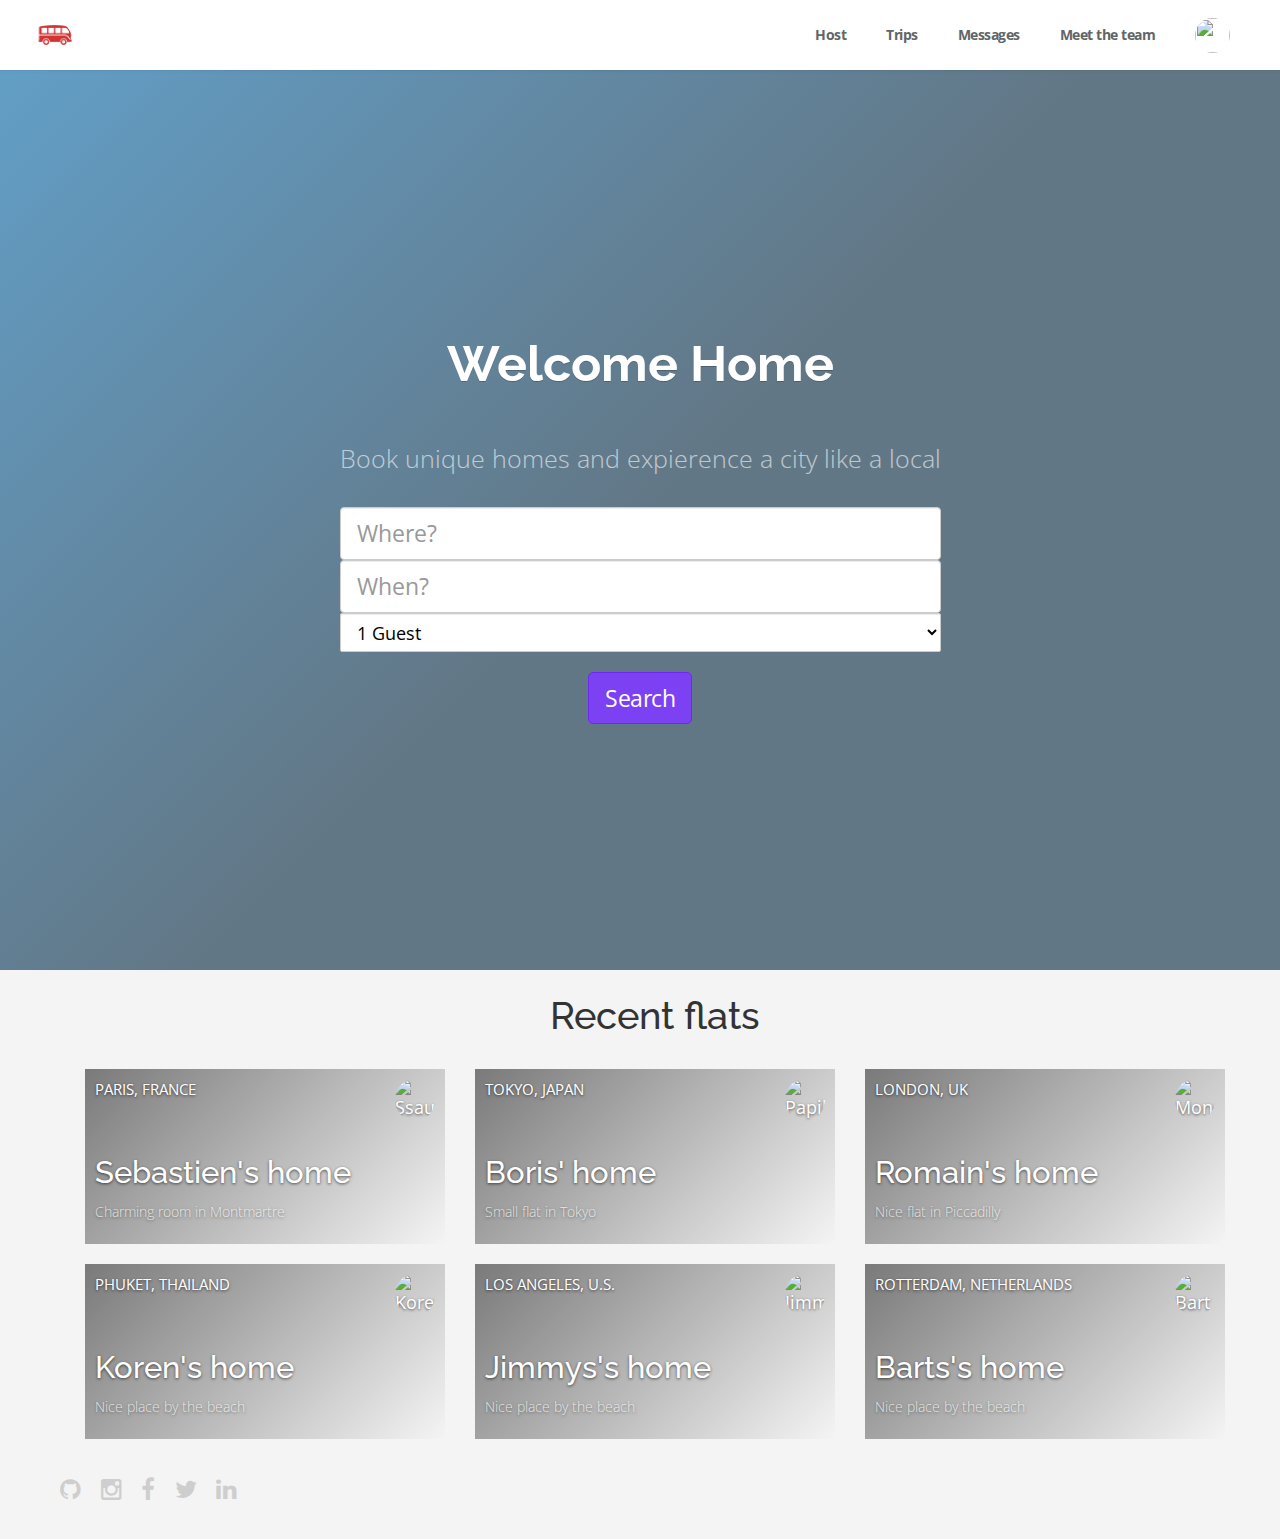
==== commit eb190318: "Automated commit at 2018-08-06 15:47:27 UTC by middleman-deploy 2.0.0-alpha" ====
--- a/index.html
+++ b/index.html
@@ -7,7 +7,7 @@
           content="width=device-width, initial-scale=1, shrink-to-fit=no">
     <!-- Use the title from a page's frontmatter if it has one -->
     <title>Le Wagon - Middleman</title>
-    <link href="stylesheets/application-aaeea7fa.css" rel="stylesheet" />
+    <link href="stylesheets/application-19a03343.css" rel="stylesheet" />
     <script src="javascripts/application-93de88c9.js"></script>
     <link href="images/favicon-f15af148.png" rel="icon" type="image/png" />
   </head>
@@ -55,9 +55,18 @@
 
     <div class="banner" style="background-image: linear-gradient(-225deg, rgba(0,101,168,0.6) 0%, rgba(0,36,61,0.6) 50%), url('https://kitt.lewagon.com/placeholder/cities/berlin');">
   <div class="banner-content">
-    <h1>Le Wagon Berlin</h1>
-    <p>Learn to code with us in Berlin</p>
-    <a class="btn btn-primary btn-lg">Start now</a>
+    <h1>Welcome Home</h1>
+    <p>Book unique homes and expierence a city like a local</p>
+    <form action="# class="form-inline">
+      <input type="text" class="form-control input-lg" placeholder="Where?">
+      <input type="text" class="form-control input-lg" placeholder="When?">
+      <select name="" id="" class="form-control">
+        <option value="1">1 Guest</option>
+        <option value="2">2 Guests</option>
+        <option value="3">3 Guests</option>
+      </select>
+    </form>
+    <a class="btn btn-primary btn-lg">Search</a>
   </div>
 </div>
 <!-- <div id="home">
--- a/stylesheets/application-19a03343.css
+++ b/stylesheets/application-19a03343.css
@@ -0,0 +1,8 @@
+@import url("https://fonts.googleapis.com/css?family=Open+Sans:400,300,700|Raleway:400,100,300,700,500");/*!
+ * Bootstrap v3.3.7 (http://getbootstrap.com)
+ * Copyright 2011-2016 Twitter, Inc.
+ * Licensed under MIT (https://github.com/twbs/bootstrap/blob/master/LICENSE)
+ *//*! normalize.css v3.0.3 | MIT License | github.com/necolas/normalize.css */html{font-family:sans-serif;-ms-text-size-adjust:100%;-webkit-text-size-adjust:100%}body{margin:0}article,aside,details,figcaption,figure,footer,header,hgroup,main,menu,nav,section,summary{display:block}audio,canvas,progress,video{display:inline-block;vertical-align:baseline}audio:not([controls]){display:none;height:0}[hidden],template{display:none}a{background-color:transparent}a:active,a:hover{outline:0}abbr[title]{border-bottom:1px dotted}b,strong{font-weight:bold}dfn{font-style:italic}h1{font-size:2em;margin:0.67em 0}mark{background:#ff0;color:#000}small{font-size:80%}sub,sup{font-size:75%;line-height:0;position:relative;vertical-align:baseline}sup{top:-0.5em}sub{bottom:-0.25em}img{border:0}svg:not(:root){overflow:hidden}figure{margin:1em 40px}hr{-webkit-box-sizing:content-box;box-sizing:content-box;height:0}pre{overflow:auto}code,kbd,pre,samp{font-family:monospace, monospace;font-size:1em}button,input,optgroup,select,textarea{color:inherit;font:inherit;margin:0}button{overflow:visible}button,select{text-transform:none}button,html input[type="button"],input[type="reset"],input[type="submit"]{-webkit-appearance:button;cursor:pointer}button[disabled],html input[disabled]{cursor:default}button::-moz-focus-inner,input::-moz-focus-inner{border:0;padding:0}input{line-height:normal}input[type="checkbox"],input[type="radio"]{-webkit-box-sizing:border-box;box-sizing:border-box;padding:0}input[type="number"]::-webkit-inner-spin-button,input[type="number"]::-webkit-outer-spin-button{height:auto}input[type="search"]{-webkit-appearance:textfield;-webkit-box-sizing:content-box;box-sizing:content-box}input[type="search"]::-webkit-search-cancel-button,input[type="search"]::-webkit-search-decoration{-webkit-appearance:none}fieldset{border:1px solid #c0c0c0;margin:0 2px;padding:0.35em 0.625em 0.75em}legend{border:0;padding:0}textarea{overflow:auto}optgroup{font-weight:bold}table{border-collapse:collapse;border-spacing:0}td,th{padding:0}/*! Source: https://github.com/h5bp/html5-boilerplate/blob/master/src/css/main.css */@media print{*,*:before,*:after{background:transparent !important;color:#000 !important;-webkit-box-shadow:none !important;box-shadow:none !important;text-shadow:none !important}a,a:visited{text-decoration:underline}a[href]:after{content:" (" attr(href) ")"}abbr[title]:after{content:" (" attr(title) ")"}a[href^="#"]:after,a[href^="javascript:"]:after{content:""}pre,blockquote{border:1px solid #999;page-break-inside:avoid}thead{display:table-header-group}tr,img{page-break-inside:avoid}img{max-width:100% !important}p,h2,h3{orphans:3;widows:3}h2,h3{page-break-after:avoid}.navbar{display:none}.btn>.caret,.dropup>.btn>.caret{border-top-color:#000 !important}.label{border:1px solid #000}.table{border-collapse:collapse !important}.table td,.table th{background-color:#fff !important}.table-bordered th,.table-bordered td{border:1px solid #ddd !important}}@font-face{font-family:'Glyphicons Halflings';src:url("../assets/bootstrap/glyphicons-halflings-regular-86b6f62b.eot");src:url("../assets/bootstrap/glyphicons-halflings-regular-86b6f62b.eot?#iefix") format("embedded-opentype"),url("../assets/bootstrap/glyphicons-halflings-regular-ca35b697.woff2") format("woff2"),url("../assets/bootstrap/glyphicons-halflings-regular-278e49a8.woff") format("woff"),url("../assets/bootstrap/glyphicons-halflings-regular-44bc1850.ttf") format("truetype"),url("../assets/bootstrap/glyphicons-halflings-regular-de51a849.svg#glyphicons_halflingsregular") format("svg")}.glyphicon{position:relative;top:1px;display:inline-block;font-family:'Glyphicons Halflings';font-style:normal;font-weight:normal;line-height:1;-webkit-font-smoothing:antialiased;-moz-osx-font-smoothing:grayscale}.glyphicon-asterisk:before{content:"\002a"}.glyphicon-plus:before{content:"\002b"}.glyphicon-euro:before,.glyphicon-eur:before{content:"\20ac"}.glyphicon-minus:before{content:"\2212"}.glyphicon-cloud:before{content:"\2601"}.glyphicon-envelope:before{content:"\2709"}.glyphicon-pencil:before{content:"\270f"}.glyphicon-glass:before{content:"\e001"}.glyphicon-music:before{content:"\e002"}.glyphicon-search:before{content:"\e003"}.glyphicon-heart:before{content:"\e005"}.glyphicon-star:before{content:"\e006"}.glyphicon-star-empty:before{content:"\e007"}.glyphicon-user:before{content:"\e008"}.glyphicon-film:before{content:"\e009"}.glyphicon-th-large:before{content:"\e010"}.glyphicon-th:before{content:"\e011"}.glyphicon-th-list:before{content:"\e012"}.glyphicon-ok:before{content:"\e013"}.glyphicon-remove:before{content:"\e014"}.glyphicon-zoom-in:before{content:"\e015"}.glyphicon-zoom-out:before{content:"\e016"}.glyphicon-off:before{content:"\e017"}.glyphicon-signal:before{content:"\e018"}.glyphicon-cog:before{content:"\e019"}.glyphicon-trash:before{content:"\e020"}.glyphicon-home:before{content:"\e021"}.glyphicon-file:before{content:"\e022"}.glyphicon-time:before{content:"\e023"}.glyphicon-road:before{content:"\e024"}.glyphicon-download-alt:before{content:"\e025"}.glyphicon-download:before{content:"\e026"}.glyphicon-upload:before{content:"\e027"}.glyphicon-inbox:before{content:"\e028"}.glyphicon-play-circle:before{content:"\e029"}.glyphicon-repeat:before{content:"\e030"}.glyphicon-refresh:before{content:"\e031"}.glyphicon-list-alt:before{content:"\e032"}.glyphicon-lock:before{content:"\e033"}.glyphicon-flag:before{content:"\e034"}.glyphicon-headphones:before{content:"\e035"}.glyphicon-volume-off:before{content:"\e036"}.glyphicon-volume-down:before{content:"\e037"}.glyphicon-volume-up:before{content:"\e038"}.glyphicon-qrcode:before{content:"\e039"}.glyphicon-barcode:before{content:"\e040"}.glyphicon-tag:before{content:"\e041"}.glyphicon-tags:before{content:"\e042"}.glyphicon-book:before{content:"\e043"}.glyphicon-bookmark:before{content:"\e044"}.glyphicon-print:before{content:"\e045"}.glyphicon-camera:before{content:"\e046"}.glyphicon-font:before{content:"\e047"}.glyphicon-bold:before{content:"\e048"}.glyphicon-italic:before{content:"\e049"}.glyphicon-text-height:before{content:"\e050"}.glyphicon-text-width:before{content:"\e051"}.glyphicon-align-left:before{content:"\e052"}.glyphicon-align-center:before{content:"\e053"}.glyphicon-align-right:before{content:"\e054"}.glyphicon-align-justify:before{content:"\e055"}.glyphicon-list:before{content:"\e056"}.glyphicon-indent-left:before{content:"\e057"}.glyphicon-indent-right:before{content:"\e058"}.glyphicon-facetime-video:before{content:"\e059"}.glyphicon-picture:before{content:"\e060"}.glyphicon-map-marker:before{content:"\e062"}.glyphicon-adjust:before{content:"\e063"}.glyphicon-tint:before{content:"\e064"}.glyphicon-edit:before{content:"\e065"}.glyphicon-share:before{content:"\e066"}.glyphicon-check:before{content:"\e067"}.glyphicon-move:before{content:"\e068"}.glyphicon-step-backward:before{content:"\e069"}.glyphicon-fast-backward:before{content:"\e070"}.glyphicon-backward:before{content:"\e071"}.glyphicon-play:before{content:"\e072"}.glyphicon-pause:before{content:"\e073"}.glyphicon-stop:before{content:"\e074"}.glyphicon-forward:before{content:"\e075"}.glyphicon-fast-forward:before{content:"\e076"}.glyphicon-step-forward:before{content:"\e077"}.glyphicon-eject:before{content:"\e078"}.glyphicon-chevron-left:before{content:"\e079"}.glyphicon-chevron-right:before{content:"\e080"}.glyphicon-plus-sign:before{content:"\e081"}.glyphicon-minus-sign:before{content:"\e082"}.glyphicon-remove-sign:before{content:"\e083"}.glyphicon-ok-sign:before{content:"\e084"}.glyphicon-question-sign:before{content:"\e085"}.glyphicon-info-sign:before{content:"\e086"}.glyphicon-screenshot:before{content:"\e087"}.glyphicon-remove-circle:before{content:"\e088"}.glyphicon-ok-circle:before{content:"\e089"}.glyphicon-ban-circle:before{content:"\e090"}.glyphicon-arrow-left:before{content:"\e091"}.glyphicon-arrow-right:before{content:"\e092"}.glyphicon-arrow-up:before{content:"\e093"}.glyphicon-arrow-down:before{content:"\e094"}.glyphicon-share-alt:before{content:"\e095"}.glyphicon-resize-full:before{content:"\e096"}.glyphicon-resize-small:before{content:"\e097"}.glyphicon-exclamation-sign:before{content:"\e101"}.glyphicon-gift:before{content:"\e102"}.glyphicon-leaf:before{content:"\e103"}.glyphicon-fire:before{content:"\e104"}.glyphicon-eye-open:before{content:"\e105"}.glyphicon-eye-close:before{content:"\e106"}.glyphicon-warning-sign:before{content:"\e107"}.glyphicon-plane:before{content:"\e108"}.glyphicon-calendar:before{content:"\e109"}.glyphicon-random:before{content:"\e110"}.glyphicon-comment:before{content:"\e111"}.glyphicon-magnet:before{content:"\e112"}.glyphicon-chevron-up:before{content:"\e113"}.glyphicon-chevron-down:before{content:"\e114"}.glyphicon-retweet:before{content:"\e115"}.glyphicon-shopping-cart:before{content:"\e116"}.glyphicon-folder-close:before{content:"\e117"}.glyphicon-folder-open:before{content:"\e118"}.glyphicon-resize-vertical:before{content:"\e119"}.glyphicon-resize-horizontal:before{content:"\e120"}.glyphicon-hdd:before{content:"\e121"}.glyphicon-bullhorn:before{content:"\e122"}.glyphicon-bell:before{content:"\e123"}.glyphicon-certificate:before{content:"\e124"}.glyphicon-thumbs-up:before{content:"\e125"}.glyphicon-thumbs-down:before{content:"\e126"}.glyphicon-hand-right:before{content:"\e127"}.glyphicon-hand-left:before{content:"\e128"}.glyphicon-hand-up:before{content:"\e129"}.glyphicon-hand-down:before{content:"\e130"}.glyphicon-circle-arrow-right:before{content:"\e131"}.glyphicon-circle-arrow-left:before{content:"\e132"}.glyphicon-circle-arrow-up:before{content:"\e133"}.glyphicon-circle-arrow-down:before{content:"\e134"}.glyphicon-globe:before{content:"\e135"}.glyphicon-wrench:before{content:"\e136"}.glyphicon-tasks:before{content:"\e137"}.glyphicon-filter:before{content:"\e138"}.glyphicon-briefcase:before{content:"\e139"}.glyphicon-fullscreen:before{content:"\e140"}.glyphicon-dashboard:before{content:"\e141"}.glyphicon-paperclip:before{content:"\e142"}.glyphicon-heart-empty:before{content:"\e143"}.glyphicon-link:before{content:"\e144"}.glyphicon-phone:before{content:"\e145"}.glyphicon-pushpin:before{content:"\e146"}.glyphicon-usd:before{content:"\e148"}.glyphicon-gbp:before{content:"\e149"}.glyphicon-sort:before{content:"\e150"}.glyphicon-sort-by-alphabet:before{content:"\e151"}.glyphicon-sort-by-alphabet-alt:before{content:"\e152"}.glyphicon-sort-by-order:before{content:"\e153"}.glyphicon-sort-by-order-alt:before{content:"\e154"}.glyphicon-sort-by-attributes:before{content:"\e155"}.glyphicon-sort-by-attributes-alt:before{content:"\e156"}.glyphicon-unchecked:before{content:"\e157"}.glyphicon-expand:before{content:"\e158"}.glyphicon-collapse-down:before{content:"\e159"}.glyphicon-collapse-up:before{content:"\e160"}.glyphicon-log-in:before{content:"\e161"}.glyphicon-flash:before{content:"\e162"}.glyphicon-log-out:before{content:"\e163"}.glyphicon-new-window:before{content:"\e164"}.glyphicon-record:before{content:"\e165"}.glyphicon-save:before{content:"\e166"}.glyphicon-open:before{content:"\e167"}.glyphicon-saved:before{content:"\e168"}.glyphicon-import:before{content:"\e169"}.glyphicon-export:before{content:"\e170"}.glyphicon-send:before{content:"\e171"}.glyphicon-floppy-disk:before{content:"\e172"}.glyphicon-floppy-saved:before{content:"\e173"}.glyphicon-floppy-remove:before{content:"\e174"}.glyphicon-floppy-save:before{content:"\e175"}.glyphicon-floppy-open:before{content:"\e176"}.glyphicon-credit-card:before{content:"\e177"}.glyphicon-transfer:before{content:"\e178"}.glyphicon-cutlery:before{content:"\e179"}.glyphicon-header:before{content:"\e180"}.glyphicon-compressed:before{content:"\e181"}.glyphicon-earphone:before{content:"\e182"}.glyphicon-phone-alt:before{content:"\e183"}.glyphicon-tower:before{content:"\e184"}.glyphicon-stats:before{content:"\e185"}.glyphicon-sd-video:before{content:"\e186"}.glyphicon-hd-video:before{content:"\e187"}.glyphicon-subtitles:before{content:"\e188"}.glyphicon-sound-stereo:before{content:"\e189"}.glyphicon-sound-dolby:before{content:"\e190"}.glyphicon-sound-5-1:before{content:"\e191"}.glyphicon-sound-6-1:before{content:"\e192"}.glyphicon-sound-7-1:before{content:"\e193"}.glyphicon-copyright-mark:before{content:"\e194"}.glyphicon-registration-mark:before{content:"\e195"}.glyphicon-cloud-download:before{content:"\e197"}.glyphicon-cloud-upload:before{content:"\e198"}.glyphicon-tree-conifer:before{content:"\e199"}.glyphicon-tree-deciduous:before{content:"\e200"}.glyphicon-cd:before{content:"\e201"}.glyphicon-save-file:before{content:"\e202"}.glyphicon-open-file:before{content:"\e203"}.glyphicon-level-up:before{content:"\e204"}.glyphicon-copy:before{content:"\e205"}.glyphicon-paste:before{content:"\e206"}.glyphicon-alert:before{content:"\e209"}.glyphicon-equalizer:before{content:"\e210"}.glyphicon-king:before{content:"\e211"}.glyphicon-queen:before{content:"\e212"}.glyphicon-pawn:before{content:"\e213"}.glyphicon-bishop:before{content:"\e214"}.glyphicon-knight:before{content:"\e215"}.glyphicon-baby-formula:before{content:"\e216"}.glyphicon-tent:before{content:"\26fa"}.glyphicon-blackboard:before{content:"\e218"}.glyphicon-bed:before{content:"\e219"}.glyphicon-apple:before{content:"\f8ff"}.glyphicon-erase:before{content:"\e221"}.glyphicon-hourglass:before{content:"\231b"}.glyphicon-lamp:before{content:"\e223"}.glyphicon-duplicate:before{content:"\e224"}.glyphicon-piggy-bank:before{content:"\e225"}.glyphicon-scissors:before{content:"\e226"}.glyphicon-bitcoin:before{content:"\e227"}.glyphicon-btc:before{content:"\e227"}.glyphicon-xbt:before{content:"\e227"}.glyphicon-yen:before{content:"\00a5"}.glyphicon-jpy:before{content:"\00a5"}.glyphicon-ruble:before{content:"\20bd"}.glyphicon-rub:before{content:"\20bd"}.glyphicon-scale:before{content:"\e230"}.glyphicon-ice-lolly:before{content:"\e231"}.glyphicon-ice-lolly-tasted:before{content:"\e232"}.glyphicon-education:before{content:"\e233"}.glyphicon-option-horizontal:before{content:"\e234"}.glyphicon-option-vertical:before{content:"\e235"}.glyphicon-menu-hamburger:before{content:"\e236"}.glyphicon-modal-window:before{content:"\e237"}.glyphicon-oil:before{content:"\e238"}.glyphicon-grain:before{content:"\e239"}.glyphicon-sunglasses:before{content:"\e240"}.glyphicon-text-size:before{content:"\e241"}.glyphicon-text-color:before{content:"\e242"}.glyphicon-text-background:before{content:"\e243"}.glyphicon-object-align-top:before{content:"\e244"}.glyphicon-object-align-bottom:before{content:"\e245"}.glyphicon-object-align-horizontal:before{content:"\e246"}.glyphicon-object-align-left:before{content:"\e247"}.glyphicon-object-align-vertical:before{content:"\e248"}.glyphicon-object-align-right:before{content:"\e249"}.glyphicon-triangle-right:before{content:"\e250"}.glyphicon-triangle-left:before{content:"\e251"}.glyphicon-triangle-bottom:before{content:"\e252"}.glyphicon-triangle-top:before{content:"\e253"}.glyphicon-console:before{content:"\e254"}.glyphicon-superscript:before{content:"\e255"}.glyphicon-subscript:before{content:"\e256"}.glyphicon-menu-left:before{content:"\e257"}.glyphicon-menu-right:before{content:"\e258"}.glyphicon-menu-down:before{content:"\e259"}.glyphicon-menu-up:before{content:"\e260"}*{-webkit-box-sizing:border-box;box-sizing:border-box}*:before,*:after{-webkit-box-sizing:border-box;box-sizing:border-box}html{font-size:10px;-webkit-tap-highlight-color:transparent}body{font-family:"Open Sans", "Helvetica", "sans-serif";font-size:18px;line-height:1.42857143;color:#333333;background-color:#F4F4F4}input,button,select,textarea{font-family:inherit;font-size:inherit;line-height:inherit}a{color:#7d41f4;text-decoration:none}a:hover,a:focus{color:#520ddc;text-decoration:underline}a:focus{outline:5px auto -webkit-focus-ring-color;outline-offset:-2px}figure{margin:0}img{vertical-align:middle}.img-responsive{display:block;max-width:100%;height:auto}.img-rounded{border-radius:2px}.img-thumbnail{padding:4px;line-height:1.42857143;background-color:#F4F4F4;border:1px solid #ddd;border-radius:2px;-webkit-transition:all 0.2s ease-in-out;transition:all 0.2s ease-in-out;display:inline-block;max-width:100%;height:auto}.img-circle{border-radius:50%}hr{margin-top:25px;margin-bottom:25px;border:0;border-top:1px solid #eeeeee}.sr-only{position:absolute;width:1px;height:1px;margin:-1px;padding:0;overflow:hidden;clip:rect(0, 0, 0, 0);border:0}.sr-only-focusable:active,.sr-only-focusable:focus{position:static;width:auto;height:auto;margin:0;overflow:visible;clip:auto}[role="button"]{cursor:pointer}h1,h2,h3,h4,h5,h6,.h1,.h2,.h3,.h4,.h5,.h6{font-family:"Raleway", "Helvetica", "sans-serif";font-weight:500;line-height:1.1;color:inherit}h1 small,h1 .small,h2 small,h2 .small,h3 small,h3 .small,h4 small,h4 .small,h5 small,h5 .small,h6 small,h6 .small,.h1 small,.h1 .small,.h2 small,.h2 .small,.h3 small,.h3 .small,.h4 small,.h4 .small,.h5 small,.h5 .small,.h6 small,.h6 .small{font-weight:normal;line-height:1;color:#777777}h1,.h1,h2,.h2,h3,.h3{margin-top:25px;margin-bottom:12.5px}h1 small,h1 .small,.h1 small,.h1 .small,h2 small,h2 .small,.h2 small,.h2 .small,h3 small,h3 .small,.h3 small,.h3 .small{font-size:65%}h4,.h4,h5,.h5,h6,.h6{margin-top:12.5px;margin-bottom:12.5px}h4 small,h4 .small,.h4 small,.h4 .small,h5 small,h5 .small,.h5 small,.h5 .small,h6 small,h6 .small,.h6 small,.h6 .small{font-size:75%}h1,.h1{font-size:46px}h2,.h2{font-size:38px}h3,.h3{font-size:31px}h4,.h4{font-size:23px}h5,.h5{font-size:18px}h6,.h6{font-size:16px}p{margin:0 0 12.5px}.lead{margin-bottom:25px;font-size:20px;font-weight:300;line-height:1.4}@media (min-width: 768px){.lead{font-size:27px}}small,.small{font-size:88%}mark,.mark{background-color:#fcf8e3;padding:.2em}.text-left{text-align:left}.text-right{text-align:right}.text-center{text-align:center}.text-justify{text-align:justify}.text-nowrap{white-space:nowrap}.text-lowercase{text-transform:lowercase}.text-uppercase,.initialism{text-transform:uppercase}.text-capitalize{text-transform:capitalize}.text-muted{color:#777777}.text-primary{color:#7d41f4}a.text-primary:hover,a.text-primary:focus{color:#5c11f1}.text-success{color:#3c763d}a.text-success:hover,a.text-success:focus{color:#2b542c}.text-info{color:#31708f}a.text-info:hover,a.text-info:focus{color:#245269}.text-warning{color:#8a6d3b}a.text-warning:hover,a.text-warning:focus{color:#66512c}.text-danger{color:#a94442}a.text-danger:hover,a.text-danger:focus{color:#843534}.bg-primary{color:#fff}.bg-primary{background-color:#7d41f4}a.bg-primary:hover,a.bg-primary:focus{background-color:#5c11f1}.bg-success{background-color:#dff0d8}a.bg-success:hover,a.bg-success:focus{background-color:#c1e2b3}.bg-info{background-color:#d9edf7}a.bg-info:hover,a.bg-info:focus{background-color:#afd9ee}.bg-warning{background-color:#fcf8e3}a.bg-warning:hover,a.bg-warning:focus{background-color:#f7ecb5}.bg-danger{background-color:#f2dede}a.bg-danger:hover,a.bg-danger:focus{background-color:#e4b9b9}.page-header{padding-bottom:11.5px;margin:50px 0 25px;border-bottom:1px solid #eeeeee}ul,ol{margin-top:0;margin-bottom:12.5px}ul ul,ul ol,ol ul,ol ol{margin-bottom:0}.list-unstyled{padding-left:0;list-style:none}.list-inline{padding-left:0;list-style:none;margin-left:-5px}.list-inline>li{display:inline-block;padding-left:5px;padding-right:5px}dl{margin-top:0;margin-bottom:25px}dt,dd{line-height:1.42857143}dt{font-weight:bold}dd{margin-left:0}.dl-horizontal dd:before,.dl-horizontal dd:after{content:" ";display:table}.dl-horizontal dd:after{clear:both}@media (min-width: 768px){.dl-horizontal dt{float:left;width:160px;clear:left;text-align:right;overflow:hidden;text-overflow:ellipsis;white-space:nowrap}.dl-horizontal dd{margin-left:180px}}abbr[title],abbr[data-original-title]{cursor:help;border-bottom:1px dotted #777777}.initialism{font-size:90%}blockquote{padding:12.5px 25px;margin:0 0 25px;font-size:22.5px;border-left:5px solid #eeeeee}blockquote p:last-child,blockquote ul:last-child,blockquote ol:last-child{margin-bottom:0}blockquote footer,blockquote small,blockquote .small{display:block;font-size:80%;line-height:1.42857143;color:#777777}blockquote footer:before,blockquote small:before,blockquote .small:before{content:'\2014 \00A0'}.blockquote-reverse,blockquote.pull-right{padding-right:15px;padding-left:0;border-right:5px solid #eeeeee;border-left:0;text-align:right}.blockquote-reverse footer:before,.blockquote-reverse small:before,.blockquote-reverse .small:before,blockquote.pull-right footer:before,blockquote.pull-right small:before,blockquote.pull-right .small:before{content:''}.blockquote-reverse footer:after,.blockquote-reverse small:after,.blockquote-reverse .small:after,blockquote.pull-right footer:after,blockquote.pull-right small:after,blockquote.pull-right .small:after{content:'\00A0 \2014'}address{margin-bottom:25px;font-style:normal;line-height:1.42857143}code,kbd,pre,samp{font-family:Menlo, Monaco, Consolas, "Courier New", monospace}code{padding:2px 4px;font-size:90%;color:#c7254e;background-color:#f9f2f4;border-radius:2px}kbd{padding:2px 4px;font-size:90%;color:#fff;background-color:#333;border-radius:2px;-webkit-box-shadow:inset 0 -1px 0 rgba(0,0,0,0.25);box-shadow:inset 0 -1px 0 rgba(0,0,0,0.25)}kbd kbd{padding:0;font-size:100%;font-weight:bold;-webkit-box-shadow:none;box-shadow:none}pre{display:block;padding:12px;margin:0 0 12.5px;font-size:17px;line-height:1.42857143;word-break:break-all;word-wrap:break-word;color:#333333;background-color:#f5f5f5;border:1px solid #ccc;border-radius:2px}pre code{padding:0;font-size:inherit;color:inherit;white-space:pre-wrap;background-color:transparent;border-radius:0}.pre-scrollable{max-height:340px;overflow-y:scroll}.container{margin-right:auto;margin-left:auto;padding-left:15px;padding-right:15px}.container:before,.container:after{content:" ";display:table}.container:after{clear:both}@media (min-width: 768px){.container{width:750px}}@media (min-width: 992px){.container{width:970px}}@media (min-width: 1200px){.container{width:1170px}}.container-fluid{margin-right:auto;margin-left:auto;padding-left:15px;padding-right:15px}.container-fluid:before,.container-fluid:after{content:" ";display:table}.container-fluid:after{clear:both}.row{margin-left:-15px;margin-right:-15px}.row:before,.row:after{content:" ";display:table}.row:after{clear:both}.col-xs-1,.col-sm-1,.col-md-1,.col-lg-1,.col-xs-2,.col-sm-2,.col-md-2,.col-lg-2,.col-xs-3,.col-sm-3,.col-md-3,.col-lg-3,.col-xs-4,.col-sm-4,.col-md-4,.col-lg-4,.col-xs-5,.col-sm-5,.col-md-5,.col-lg-5,.col-xs-6,.col-sm-6,.col-md-6,.col-lg-6,.col-xs-7,.col-sm-7,.col-md-7,.col-lg-7,.col-xs-8,.col-sm-8,.col-md-8,.col-lg-8,.col-xs-9,.col-sm-9,.col-md-9,.col-lg-9,.col-xs-10,.col-sm-10,.col-md-10,.col-lg-10,.col-xs-11,.col-sm-11,.col-md-11,.col-lg-11,.col-xs-12,.col-sm-12,.col-md-12,.col-lg-12{position:relative;min-height:1px;padding-left:15px;padding-right:15px}.col-xs-1,.col-xs-2,.col-xs-3,.col-xs-4,.col-xs-5,.col-xs-6,.col-xs-7,.col-xs-8,.col-xs-9,.col-xs-10,.col-xs-11,.col-xs-12{float:left}.col-xs-1{width:8.33333333%}.col-xs-2{width:16.66666667%}.col-xs-3{width:25%}.col-xs-4{width:33.33333333%}.col-xs-5{width:41.66666667%}.col-xs-6{width:50%}.col-xs-7{width:58.33333333%}.col-xs-8{width:66.66666667%}.col-xs-9{width:75%}.col-xs-10{width:83.33333333%}.col-xs-11{width:91.66666667%}.col-xs-12{width:100%}.col-xs-pull-0{right:auto}.col-xs-pull-1{right:8.33333333%}.col-xs-pull-2{right:16.66666667%}.col-xs-pull-3{right:25%}.col-xs-pull-4{right:33.33333333%}.col-xs-pull-5{right:41.66666667%}.col-xs-pull-6{right:50%}.col-xs-pull-7{right:58.33333333%}.col-xs-pull-8{right:66.66666667%}.col-xs-pull-9{right:75%}.col-xs-pull-10{right:83.33333333%}.col-xs-pull-11{right:91.66666667%}.col-xs-pull-12{right:100%}.col-xs-push-0{left:auto}.col-xs-push-1{left:8.33333333%}.col-xs-push-2{left:16.66666667%}.col-xs-push-3{left:25%}.col-xs-push-4{left:33.33333333%}.col-xs-push-5{left:41.66666667%}.col-xs-push-6{left:50%}.col-xs-push-7{left:58.33333333%}.col-xs-push-8{left:66.66666667%}.col-xs-push-9{left:75%}.col-xs-push-10{left:83.33333333%}.col-xs-push-11{left:91.66666667%}.col-xs-push-12{left:100%}.col-xs-offset-0{margin-left:0%}.col-xs-offset-1{margin-left:8.33333333%}.col-xs-offset-2{margin-left:16.66666667%}.col-xs-offset-3{margin-left:25%}.col-xs-offset-4{margin-left:33.33333333%}.col-xs-offset-5{margin-left:41.66666667%}.col-xs-offset-6{margin-left:50%}.col-xs-offset-7{margin-left:58.33333333%}.col-xs-offset-8{margin-left:66.66666667%}.col-xs-offset-9{margin-left:75%}.col-xs-offset-10{margin-left:83.33333333%}.col-xs-offset-11{margin-left:91.66666667%}.col-xs-offset-12{margin-left:100%}@media (min-width: 768px){.col-sm-1,.col-sm-2,.col-sm-3,.col-sm-4,.col-sm-5,.col-sm-6,.col-sm-7,.col-sm-8,.col-sm-9,.col-sm-10,.col-sm-11,.col-sm-12{float:left}.col-sm-1{width:8.33333333%}.col-sm-2{width:16.66666667%}.col-sm-3{width:25%}.col-sm-4{width:33.33333333%}.col-sm-5{width:41.66666667%}.col-sm-6{width:50%}.col-sm-7{width:58.33333333%}.col-sm-8{width:66.66666667%}.col-sm-9{width:75%}.col-sm-10{width:83.33333333%}.col-sm-11{width:91.66666667%}.col-sm-12{width:100%}.col-sm-pull-0{right:auto}.col-sm-pull-1{right:8.33333333%}.col-sm-pull-2{right:16.66666667%}.col-sm-pull-3{right:25%}.col-sm-pull-4{right:33.33333333%}.col-sm-pull-5{right:41.66666667%}.col-sm-pull-6{right:50%}.col-sm-pull-7{right:58.33333333%}.col-sm-pull-8{right:66.66666667%}.col-sm-pull-9{right:75%}.col-sm-pull-10{right:83.33333333%}.col-sm-pull-11{right:91.66666667%}.col-sm-pull-12{right:100%}.col-sm-push-0{left:auto}.col-sm-push-1{left:8.33333333%}.col-sm-push-2{left:16.66666667%}.col-sm-push-3{left:25%}.col-sm-push-4{left:33.33333333%}.col-sm-push-5{left:41.66666667%}.col-sm-push-6{left:50%}.col-sm-push-7{left:58.33333333%}.col-sm-push-8{left:66.66666667%}.col-sm-push-9{left:75%}.col-sm-push-10{left:83.33333333%}.col-sm-push-11{left:91.66666667%}.col-sm-push-12{left:100%}.col-sm-offset-0{margin-left:0%}.col-sm-offset-1{margin-left:8.33333333%}.col-sm-offset-2{margin-left:16.66666667%}.col-sm-offset-3{margin-left:25%}.col-sm-offset-4{margin-left:33.33333333%}.col-sm-offset-5{margin-left:41.66666667%}.col-sm-offset-6{margin-left:50%}.col-sm-offset-7{margin-left:58.33333333%}.col-sm-offset-8{margin-left:66.66666667%}.col-sm-offset-9{margin-left:75%}.col-sm-offset-10{margin-left:83.33333333%}.col-sm-offset-11{margin-left:91.66666667%}.col-sm-offset-12{margin-left:100%}}@media (min-width: 992px){.col-md-1,.col-md-2,.col-md-3,.col-md-4,.col-md-5,.col-md-6,.col-md-7,.col-md-8,.col-md-9,.col-md-10,.col-md-11,.col-md-12{float:left}.col-md-1{width:8.33333333%}.col-md-2{width:16.66666667%}.col-md-3{width:25%}.col-md-4{width:33.33333333%}.col-md-5{width:41.66666667%}.col-md-6{width:50%}.col-md-7{width:58.33333333%}.col-md-8{width:66.66666667%}.col-md-9{width:75%}.col-md-10{width:83.33333333%}.col-md-11{width:91.66666667%}.col-md-12{width:100%}.col-md-pull-0{right:auto}.col-md-pull-1{right:8.33333333%}.col-md-pull-2{right:16.66666667%}.col-md-pull-3{right:25%}.col-md-pull-4{right:33.33333333%}.col-md-pull-5{right:41.66666667%}.col-md-pull-6{right:50%}.col-md-pull-7{right:58.33333333%}.col-md-pull-8{right:66.66666667%}.col-md-pull-9{right:75%}.col-md-pull-10{right:83.33333333%}.col-md-pull-11{right:91.66666667%}.col-md-pull-12{right:100%}.col-md-push-0{left:auto}.col-md-push-1{left:8.33333333%}.col-md-push-2{left:16.66666667%}.col-md-push-3{left:25%}.col-md-push-4{left:33.33333333%}.col-md-push-5{left:41.66666667%}.col-md-push-6{left:50%}.col-md-push-7{left:58.33333333%}.col-md-push-8{left:66.66666667%}.col-md-push-9{left:75%}.col-md-push-10{left:83.33333333%}.col-md-push-11{left:91.66666667%}.col-md-push-12{left:100%}.col-md-offset-0{margin-left:0%}.col-md-offset-1{margin-left:8.33333333%}.col-md-offset-2{margin-left:16.66666667%}.col-md-offset-3{margin-left:25%}.col-md-offset-4{margin-left:33.33333333%}.col-md-offset-5{margin-left:41.66666667%}.col-md-offset-6{margin-left:50%}.col-md-offset-7{margin-left:58.33333333%}.col-md-offset-8{margin-left:66.66666667%}.col-md-offset-9{margin-left:75%}.col-md-offset-10{margin-left:83.33333333%}.col-md-offset-11{margin-left:91.66666667%}.col-md-offset-12{margin-left:100%}}@media (min-width: 1200px){.col-lg-1,.col-lg-2,.col-lg-3,.col-lg-4,.col-lg-5,.col-lg-6,.col-lg-7,.col-lg-8,.col-lg-9,.col-lg-10,.col-lg-11,.col-lg-12{float:left}.col-lg-1{width:8.33333333%}.col-lg-2{width:16.66666667%}.col-lg-3{width:25%}.col-lg-4{width:33.33333333%}.col-lg-5{width:41.66666667%}.col-lg-6{width:50%}.col-lg-7{width:58.33333333%}.col-lg-8{width:66.66666667%}.col-lg-9{width:75%}.col-lg-10{width:83.33333333%}.col-lg-11{width:91.66666667%}.col-lg-12{width:100%}.col-lg-pull-0{right:auto}.col-lg-pull-1{right:8.33333333%}.col-lg-pull-2{right:16.66666667%}.col-lg-pull-3{right:25%}.col-lg-pull-4{right:33.33333333%}.col-lg-pull-5{right:41.66666667%}.col-lg-pull-6{right:50%}.col-lg-pull-7{right:58.33333333%}.col-lg-pull-8{right:66.66666667%}.col-lg-pull-9{right:75%}.col-lg-pull-10{right:83.33333333%}.col-lg-pull-11{right:91.66666667%}.col-lg-pull-12{right:100%}.col-lg-push-0{left:auto}.col-lg-push-1{left:8.33333333%}.col-lg-push-2{left:16.66666667%}.col-lg-push-3{left:25%}.col-lg-push-4{left:33.33333333%}.col-lg-push-5{left:41.66666667%}.col-lg-push-6{left:50%}.col-lg-push-7{left:58.33333333%}.col-lg-push-8{left:66.66666667%}.col-lg-push-9{left:75%}.col-lg-push-10{left:83.33333333%}.col-lg-push-11{left:91.66666667%}.col-lg-push-12{left:100%}.col-lg-offset-0{margin-left:0%}.col-lg-offset-1{margin-left:8.33333333%}.col-lg-offset-2{margin-left:16.66666667%}.col-lg-offset-3{margin-left:25%}.col-lg-offset-4{margin-left:33.33333333%}.col-lg-offset-5{margin-left:41.66666667%}.col-lg-offset-6{margin-left:50%}.col-lg-offset-7{margin-left:58.33333333%}.col-lg-offset-8{margin-left:66.66666667%}.col-lg-offset-9{margin-left:75%}.col-lg-offset-10{margin-left:83.33333333%}.col-lg-offset-11{margin-left:91.66666667%}.col-lg-offset-12{margin-left:100%}}table{background-color:transparent}caption{padding-top:10px;padding-bottom:10px;color:#777777;text-align:left}th{text-align:left}.table{width:100%;max-width:100%;margin-bottom:25px}.table>thead>tr>th,.table>thead>tr>td,.table>tbody>tr>th,.table>tbody>tr>td,.table>tfoot>tr>th,.table>tfoot>tr>td{padding:10px;line-height:1.42857143;vertical-align:top;border-top:1px solid #ddd}.table>thead>tr>th{vertical-align:bottom;border-bottom:2px solid #ddd}.table>caption+thead>tr:first-child>th,.table>caption+thead>tr:first-child>td,.table>colgroup+thead>tr:first-child>th,.table>colgroup+thead>tr:first-child>td,.table>thead:first-child>tr:first-child>th,.table>thead:first-child>tr:first-child>td{border-top:0}.table>tbody+tbody{border-top:2px solid #ddd}.table .table{background-color:#F4F4F4}.table-condensed>thead>tr>th,.table-condensed>thead>tr>td,.table-condensed>tbody>tr>th,.table-condensed>tbody>tr>td,.table-condensed>tfoot>tr>th,.table-condensed>tfoot>tr>td{padding:5px}.table-bordered{border:1px solid #ddd}.table-bordered>thead>tr>th,.table-bordered>thead>tr>td,.table-bordered>tbody>tr>th,.table-bordered>tbody>tr>td,.table-bordered>tfoot>tr>th,.table-bordered>tfoot>tr>td{border:1px solid #ddd}.table-bordered>thead>tr>th,.table-bordered>thead>tr>td{border-bottom-width:2px}.table-striped>tbody>tr:nth-of-type(odd){background-color:#f9f9f9}.table-hover>tbody>tr:hover{background-color:#f5f5f5}table col[class*="col-"]{position:static;float:none;display:table-column}table td[class*="col-"],table th[class*="col-"]{position:static;float:none;display:table-cell}.table>thead>tr>td.active,.table>thead>tr>th.active,.table>thead>tr.active>td,.table>thead>tr.active>th,.table>tbody>tr>td.active,.table>tbody>tr>th.active,.table>tbody>tr.active>td,.table>tbody>tr.active>th,.table>tfoot>tr>td.active,.table>tfoot>tr>th.active,.table>tfoot>tr.active>td,.table>tfoot>tr.active>th{background-color:#f5f5f5}.table-hover>tbody>tr>td.active:hover,.table-hover>tbody>tr>th.active:hover,.table-hover>tbody>tr.active:hover>td,.table-hover>tbody>tr:hover>.active,.table-hover>tbody>tr.active:hover>th{background-color:#e8e8e8}.table>thead>tr>td.success,.table>thead>tr>th.success,.table>thead>tr.success>td,.table>thead>tr.success>th,.table>tbody>tr>td.success,.table>tbody>tr>th.success,.table>tbody>tr.success>td,.table>tbody>tr.success>th,.table>tfoot>tr>td.success,.table>tfoot>tr>th.success,.table>tfoot>tr.success>td,.table>tfoot>tr.success>th{background-color:#dff0d8}.table-hover>tbody>tr>td.success:hover,.table-hover>tbody>tr>th.success:hover,.table-hover>tbody>tr.success:hover>td,.table-hover>tbody>tr:hover>.success,.table-hover>tbody>tr.success:hover>th{background-color:#d0e9c6}.table>thead>tr>td.info,.table>thead>tr>th.info,.table>thead>tr.info>td,.table>thead>tr.info>th,.table>tbody>tr>td.info,.table>tbody>tr>th.info,.table>tbody>tr.info>td,.table>tbody>tr.info>th,.table>tfoot>tr>td.info,.table>tfoot>tr>th.info,.table>tfoot>tr.info>td,.table>tfoot>tr.info>th{background-color:#d9edf7}.table-hover>tbody>tr>td.info:hover,.table-hover>tbody>tr>th.info:hover,.table-hover>tbody>tr.info:hover>td,.table-hover>tbody>tr:hover>.info,.table-hover>tbody>tr.info:hover>th{background-color:#c4e3f3}.table>thead>tr>td.warning,.table>thead>tr>th.warning,.table>thead>tr.warning>td,.table>thead>tr.warning>th,.table>tbody>tr>td.warning,.table>tbody>tr>th.warning,.table>tbody>tr.warning>td,.table>tbody>tr.warning>th,.table>tfoot>tr>td.warning,.table>tfoot>tr>th.warning,.table>tfoot>tr.warning>td,.table>tfoot>tr.warning>th{background-color:#fcf8e3}.table-hover>tbody>tr>td.warning:hover,.table-hover>tbody>tr>th.warning:hover,.table-hover>tbody>tr.warning:hover>td,.table-hover>tbody>tr:hover>.warning,.table-hover>tbody>tr.warning:hover>th{background-color:#faf2cc}.table>thead>tr>td.danger,.table>thead>tr>th.danger,.table>thead>tr.danger>td,.table>thead>tr.danger>th,.table>tbody>tr>td.danger,.table>tbody>tr>th.danger,.table>tbody>tr.danger>td,.table>tbody>tr.danger>th,.table>tfoot>tr>td.danger,.table>tfoot>tr>th.danger,.table>tfoot>tr.danger>td,.table>tfoot>tr.danger>th{background-color:#f2dede}.table-hover>tbody>tr>td.danger:hover,.table-hover>tbody>tr>th.danger:hover,.table-hover>tbody>tr.danger:hover>td,.table-hover>tbody>tr:hover>.danger,.table-hover>tbody>tr.danger:hover>th{background-color:#ebcccc}.table-responsive{overflow-x:auto;min-height:0.01%}@media screen and (max-width: 767px){.table-responsive{width:100%;margin-bottom:18.75px;overflow-y:hidden;-ms-overflow-style:-ms-autohiding-scrollbar;border:1px solid #ddd}.table-responsive>.table{margin-bottom:0}.table-responsive>.table>thead>tr>th,.table-responsive>.table>thead>tr>td,.table-responsive>.table>tbody>tr>th,.table-responsive>.table>tbody>tr>td,.table-responsive>.table>tfoot>tr>th,.table-responsive>.table>tfoot>tr>td{white-space:nowrap}.table-responsive>.table-bordered{border:0}.table-responsive>.table-bordered>thead>tr>th:first-child,.table-responsive>.table-bordered>thead>tr>td:first-child,.table-responsive>.table-bordered>tbody>tr>th:first-child,.table-responsive>.table-bordered>tbody>tr>td:first-child,.table-responsive>.table-bordered>tfoot>tr>th:first-child,.table-responsive>.table-bordered>tfoot>tr>td:first-child{border-left:0}.table-responsive>.table-bordered>thead>tr>th:last-child,.table-responsive>.table-bordered>thead>tr>td:last-child,.table-responsive>.table-bordered>tbody>tr>th:last-child,.table-responsive>.table-bordered>tbody>tr>td:last-child,.table-responsive>.table-bordered>tfoot>tr>th:last-child,.table-responsive>.table-bordered>tfoot>tr>td:last-child{border-right:0}.table-responsive>.table-bordered>tbody>tr:last-child>th,.table-responsive>.table-bordered>tbody>tr:last-child>td,.table-responsive>.table-bordered>tfoot>tr:last-child>th,.table-responsive>.table-bordered>tfoot>tr:last-child>td{border-bottom:0}}fieldset{padding:0;margin:0;border:0;min-width:0}legend{display:block;width:100%;padding:0;margin-bottom:25px;font-size:27px;line-height:inherit;color:#333333;border:0;border-bottom:1px solid #e5e5e5}label{display:inline-block;max-width:100%;margin-bottom:5px;font-weight:bold}input[type="search"]{-webkit-box-sizing:border-box;box-sizing:border-box}input[type="radio"],input[type="checkbox"]{margin:4px 0 0;margin-top:1px \9;line-height:normal}input[type="file"]{display:block}input[type="range"]{display:block;width:100%}select[multiple],select[size]{height:auto}input[type="file"]:focus,input[type="radio"]:focus,input[type="checkbox"]:focus{outline:5px auto -webkit-focus-ring-color;outline-offset:-2px}output{display:block;padding-top:7px;font-size:18px;line-height:1.42857143;color:#000000}.form-control{display:block;width:100%;height:39px;padding:6px 12px;font-size:18px;line-height:1.42857143;color:#000000;background-color:#fff;background-image:none;border:1px solid #ccc;border-radius:2px;-webkit-box-shadow:inset 0 1px 1px rgba(0,0,0,0.075);box-shadow:inset 0 1px 1px rgba(0,0,0,0.075);-webkit-transition:border-color ease-in-out 0.15s, box-shadow ease-in-out 0.15s;-webkit-transition:border-color ease-in-out 0.15s, -webkit-box-shadow ease-in-out 0.15s;transition:border-color ease-in-out 0.15s, -webkit-box-shadow ease-in-out 0.15s;transition:border-color ease-in-out 0.15s, box-shadow ease-in-out 0.15s;transition:border-color ease-in-out 0.15s, box-shadow ease-in-out 0.15s, -webkit-box-shadow ease-in-out 0.15s}.form-control:focus{border-color:#66afe9;outline:0;-webkit-box-shadow:inset 0 1px 1px rgba(0,0,0,0.075),0 0 8px rgba(102,175,233,0.6);box-shadow:inset 0 1px 1px rgba(0,0,0,0.075),0 0 8px rgba(102,175,233,0.6)}.form-control::-moz-placeholder{color:#999;opacity:1}.form-control:-ms-input-placeholder{color:#999}.form-control::-webkit-input-placeholder{color:#999}.form-control::-ms-expand{border:0;background-color:transparent}.form-control[disabled],.form-control[readonly],fieldset[disabled] .form-control{background-color:#eeeeee;opacity:1}.form-control[disabled],fieldset[disabled] .form-control{cursor:not-allowed}textarea.form-control{height:auto}input[type="search"]{-webkit-appearance:none}@media screen and (-webkit-min-device-pixel-ratio: 0){input[type="date"].form-control,input[type="time"].form-control,input[type="datetime-local"].form-control,input[type="month"].form-control{line-height:39px}input[type="date"].input-sm,.input-group-sm>input[type="date"].form-control,.input-group-sm>input[type="date"].input-group-addon,.input-group-sm>.input-group-btn>input[type="date"].btn,.input-group-sm input[type="date"],input[type="time"].input-sm,.input-group-sm>input[type="time"].form-control,.input-group-sm>input[type="time"].input-group-addon,.input-group-sm>.input-group-btn>input[type="time"].btn,.input-group-sm input[type="time"],input[type="datetime-local"].input-sm,.input-group-sm>input[type="datetime-local"].form-control,.input-group-sm>input[type="datetime-local"].input-group-addon,.input-group-sm>.input-group-btn>input[type="datetime-local"].btn,.input-group-sm input[type="datetime-local"],input[type="month"].input-sm,.input-group-sm>input[type="month"].form-control,.input-group-sm>input[type="month"].input-group-addon,.input-group-sm>.input-group-btn>input[type="month"].btn,.input-group-sm input[type="month"]{line-height:36px}input[type="date"].input-lg,.input-group-lg>input[type="date"].form-control,.input-group-lg>input[type="date"].input-group-addon,.input-group-lg>.input-group-btn>input[type="date"].btn,.input-group-lg input[type="date"],input[type="time"].input-lg,.input-group-lg>input[type="time"].form-control,.input-group-lg>input[type="time"].input-group-addon,.input-group-lg>.input-group-btn>input[type="time"].btn,.input-group-lg input[type="time"],input[type="datetime-local"].input-lg,.input-group-lg>input[type="datetime-local"].form-control,.input-group-lg>input[type="datetime-local"].input-group-addon,.input-group-lg>.input-group-btn>input[type="datetime-local"].btn,.input-group-lg input[type="datetime-local"],input[type="month"].input-lg,.input-group-lg>input[type="month"].form-control,.input-group-lg>input[type="month"].input-group-addon,.input-group-lg>.input-group-btn>input[type="month"].btn,.input-group-lg input[type="month"]{line-height:53px}}.form-group{margin-bottom:15px}.radio,.checkbox{position:relative;display:block;margin-top:10px;margin-bottom:10px}.radio label,.checkbox label{min-height:25px;padding-left:20px;margin-bottom:0;font-weight:normal;cursor:pointer}.radio input[type="radio"],.radio-inline input[type="radio"],.checkbox input[type="checkbox"],.checkbox-inline input[type="checkbox"]{position:absolute;margin-left:-20px;margin-top:4px \9}.radio+.radio,.checkbox+.checkbox{margin-top:-5px}.radio-inline,.checkbox-inline{position:relative;display:inline-block;padding-left:20px;margin-bottom:0;vertical-align:middle;font-weight:normal;cursor:pointer}.radio-inline+.radio-inline,.checkbox-inline+.checkbox-inline{margin-top:0;margin-left:10px}input[type="radio"][disabled],input[type="radio"].disabled,fieldset[disabled] input[type="radio"],input[type="checkbox"][disabled],input[type="checkbox"].disabled,fieldset[disabled] input[type="checkbox"]{cursor:not-allowed}.radio-inline.disabled,fieldset[disabled] .radio-inline,.checkbox-inline.disabled,fieldset[disabled] .checkbox-inline{cursor:not-allowed}.radio.disabled label,fieldset[disabled] .radio label,.checkbox.disabled label,fieldset[disabled] .checkbox label{cursor:not-allowed}.form-control-static{padding-top:7px;padding-bottom:7px;margin-bottom:0;min-height:43px}.form-control-static.input-lg,.input-group-lg>.form-control-static.form-control,.input-group-lg>.form-control-static.input-group-addon,.input-group-lg>.input-group-btn>.form-control-static.btn,.form-control-static.input-sm,.input-group-sm>.form-control-static.form-control,.input-group-sm>.form-control-static.input-group-addon,.input-group-sm>.input-group-btn>.form-control-static.btn{padding-left:0;padding-right:0}.input-sm,.input-group-sm>.form-control,.input-group-sm>.input-group-addon,.input-group-sm>.input-group-btn>.btn{height:36px;padding:5px 10px;font-size:16px;line-height:1.5;border-radius:2px}select.input-sm,.input-group-sm>select.form-control,.input-group-sm>select.input-group-addon,.input-group-sm>.input-group-btn>select.btn{height:36px;line-height:36px}textarea.input-sm,.input-group-sm>textarea.form-control,.input-group-sm>textarea.input-group-addon,.input-group-sm>.input-group-btn>textarea.btn,select[multiple].input-sm,.input-group-sm>select[multiple].form-control,.input-group-sm>select[multiple].input-group-addon,.input-group-sm>.input-group-btn>select[multiple].btn{height:auto}.form-group-sm .form-control{height:36px;padding:5px 10px;font-size:16px;line-height:1.5;border-radius:2px}.form-group-sm select.form-control{height:36px;line-height:36px}.form-group-sm textarea.form-control,.form-group-sm select[multiple].form-control{height:auto}.form-group-sm .form-control-static{height:36px;min-height:41px;padding:6px 10px;font-size:16px;line-height:1.5}.input-lg,.input-group-lg>.form-control,.input-group-lg>.input-group-addon,.input-group-lg>.input-group-btn>.btn{height:53px;padding:10px 16px;font-size:23px;line-height:1.3333333;border-radius:2px}select.input-lg,.input-group-lg>select.form-control,.input-group-lg>select.input-group-addon,.input-group-lg>.input-group-btn>select.btn{height:53px;line-height:53px}textarea.input-lg,.input-group-lg>textarea.form-control,.input-group-lg>textarea.input-group-addon,.input-group-lg>.input-group-btn>textarea.btn,select[multiple].input-lg,.input-group-lg>select[multiple].form-control,.input-group-lg>select[multiple].input-group-addon,.input-group-lg>.input-group-btn>select[multiple].btn{height:auto}.form-group-lg .form-control{height:53px;padding:10px 16px;font-size:23px;line-height:1.3333333;border-radius:2px}.form-group-lg select.form-control{height:53px;line-height:53px}.form-group-lg textarea.form-control,.form-group-lg select[multiple].form-control{height:auto}.form-group-lg .form-control-static{height:53px;min-height:48px;padding:11px 16px;font-size:23px;line-height:1.3333333}.has-feedback{position:relative}.has-feedback .form-control{padding-right:48.75px}.form-control-feedback{position:absolute;top:0;right:0;z-index:2;display:block;width:39px;height:39px;line-height:39px;text-align:center;pointer-events:none}.input-lg+.form-control-feedback,.input-group-lg>.form-control+.form-control-feedback,.input-group-lg>.input-group-addon+.form-control-feedback,.input-group-lg>.input-group-btn>.btn+.form-control-feedback,.input-group-lg+.form-control-feedback,.form-group-lg .form-control+.form-control-feedback{width:53px;height:53px;line-height:53px}.input-sm+.form-control-feedback,.input-group-sm>.form-control+.form-control-feedback,.input-group-sm>.input-group-addon+.form-control-feedback,.input-group-sm>.input-group-btn>.btn+.form-control-feedback,.input-group-sm+.form-control-feedback,.form-group-sm .form-control+.form-control-feedback{width:36px;height:36px;line-height:36px}.has-success .help-block,.has-success .control-label,.has-success .radio,.has-success .checkbox,.has-success .radio-inline,.has-success .checkbox-inline,.has-success.radio label,.has-success.checkbox label,.has-success.radio-inline label,.has-success.checkbox-inline label{color:#3c763d}.has-success .form-control{border-color:#3c763d;-webkit-box-shadow:inset 0 1px 1px rgba(0,0,0,0.075);box-shadow:inset 0 1px 1px rgba(0,0,0,0.075)}.has-success .form-control:focus{border-color:#2b542c;-webkit-box-shadow:inset 0 1px 1px rgba(0,0,0,0.075),0 0 6px #67b168;box-shadow:inset 0 1px 1px rgba(0,0,0,0.075),0 0 6px #67b168}.has-success .input-group-addon{color:#3c763d;border-color:#3c763d;background-color:#dff0d8}.has-success .form-control-feedback{color:#3c763d}.has-warning .help-block,.has-warning .control-label,.has-warning .radio,.has-warning .checkbox,.has-warning .radio-inline,.has-warning .checkbox-inline,.has-warning.radio label,.has-warning.checkbox label,.has-warning.radio-inline label,.has-warning.checkbox-inline label{color:#8a6d3b}.has-warning .form-control{border-color:#8a6d3b;-webkit-box-shadow:inset 0 1px 1px rgba(0,0,0,0.075);box-shadow:inset 0 1px 1px rgba(0,0,0,0.075)}.has-warning .form-control:focus{border-color:#66512c;-webkit-box-shadow:inset 0 1px 1px rgba(0,0,0,0.075),0 0 6px #c0a16b;box-shadow:inset 0 1px 1px rgba(0,0,0,0.075),0 0 6px #c0a16b}.has-warning .input-group-addon{color:#8a6d3b;border-color:#8a6d3b;background-color:#fcf8e3}.has-warning .form-control-feedback{color:#8a6d3b}.has-error .help-block,.has-error .control-label,.has-error .radio,.has-error .checkbox,.has-error .radio-inline,.has-error .checkbox-inline,.has-error.radio label,.has-error.checkbox label,.has-error.radio-inline label,.has-error.checkbox-inline label{color:#a94442}.has-error .form-control{border-color:#a94442;-webkit-box-shadow:inset 0 1px 1px rgba(0,0,0,0.075);box-shadow:inset 0 1px 1px rgba(0,0,0,0.075)}.has-error .form-control:focus{border-color:#843534;-webkit-box-shadow:inset 0 1px 1px rgba(0,0,0,0.075),0 0 6px #ce8483;box-shadow:inset 0 1px 1px rgba(0,0,0,0.075),0 0 6px #ce8483}.has-error .input-group-addon{color:#a94442;border-color:#a94442;background-color:#f2dede}.has-error .form-control-feedback{color:#a94442}.has-feedback label ~ .form-control-feedback{top:30px}.has-feedback label.sr-only ~ .form-control-feedback{top:0}.help-block{display:block;margin-top:5px;margin-bottom:10px;color:#737373}@media (min-width: 768px){.form-inline .form-group{display:inline-block;margin-bottom:0;vertical-align:middle}.form-inline .form-control{display:inline-block;width:auto;vertical-align:middle}.form-inline .form-control-static{display:inline-block}.form-inline .input-group{display:inline-table;vertical-align:middle}.form-inline .input-group .input-group-addon,.form-inline .input-group .input-group-btn,.form-inline .input-group .form-control{width:auto}.form-inline .input-group>.form-control{width:100%}.form-inline .control-label{margin-bottom:0;vertical-align:middle}.form-inline .radio,.form-inline .checkbox{display:inline-block;margin-top:0;margin-bottom:0;vertical-align:middle}.form-inline .radio label,.form-inline .checkbox label{padding-left:0}.form-inline .radio input[type="radio"],.form-inline .checkbox input[type="checkbox"]{position:relative;margin-left:0}.form-inline .has-feedback .form-control-feedback{top:0}}.form-horizontal .radio,.form-horizontal .checkbox,.form-horizontal .radio-inline,.form-horizontal .checkbox-inline{margin-top:0;margin-bottom:0;padding-top:7px}.form-horizontal .radio,.form-horizontal .checkbox{min-height:32px}.form-horizontal .form-group{margin-left:-15px;margin-right:-15px}.form-horizontal .form-group:before,.form-horizontal .form-group:after{content:" ";display:table}.form-horizontal .form-group:after{clear:both}@media (min-width: 768px){.form-horizontal .control-label{text-align:right;margin-bottom:0;padding-top:7px}}.form-horizontal .has-feedback .form-control-feedback{right:15px}@media (min-width: 768px){.form-horizontal .form-group-lg .control-label{padding-top:11px;font-size:23px}}@media (min-width: 768px){.form-horizontal .form-group-sm .control-label{padding-top:6px;font-size:16px}}.btn{display:inline-block;margin-bottom:0;font-weight:normal;text-align:center;vertical-align:middle;-ms-touch-action:manipulation;touch-action:manipulation;cursor:pointer;background-image:none;border:1px solid transparent;white-space:nowrap;padding:6px 12px;font-size:18px;line-height:1.42857143;border-radius:2px;-webkit-user-select:none;-moz-user-select:none;-ms-user-select:none;user-select:none}.btn:focus,.btn.focus,.btn:active:focus,.btn:active.focus,.btn.active:focus,.btn.active.focus{outline:5px auto -webkit-focus-ring-color;outline-offset:-2px}.btn:hover,.btn:focus,.btn.focus{color:#333;text-decoration:none}.btn:active,.btn.active{outline:0;background-image:none;-webkit-box-shadow:inset 0 3px 5px rgba(0,0,0,0.125);box-shadow:inset 0 3px 5px rgba(0,0,0,0.125)}.btn.disabled,.btn[disabled],fieldset[disabled] .btn{cursor:not-allowed;opacity:0.65;filter:alpha(opacity=65);-webkit-box-shadow:none;box-shadow:none}a.btn.disabled,fieldset[disabled] a.btn{pointer-events:none}.btn-default{color:#333;background-color:#fff;border-color:#ccc}.btn-default:focus,.btn-default.focus{color:#333;background-color:#e6e6e6;border-color:#8c8c8c}.btn-default:hover{color:#333;background-color:#e6e6e6;border-color:#adadad}.btn-default:active,.btn-default.active,.open>.btn-default.dropdown-toggle{color:#333;background-color:#e6e6e6;border-color:#adadad}.btn-default:active:hover,.btn-default:active:focus,.btn-default:active.focus,.btn-default.active:hover,.btn-default.active:focus,.btn-default.active.focus,.open>.btn-default.dropdown-toggle:hover,.open>.btn-default.dropdown-toggle:focus,.open>.btn-default.dropdown-toggle.focus{color:#333;background-color:#d4d4d4;border-color:#8c8c8c}.btn-default:active,.btn-default.active,.open>.btn-default.dropdown-toggle{background-image:none}.btn-default.disabled:hover,.btn-default.disabled:focus,.btn-default.disabled.focus,.btn-default[disabled]:hover,.btn-default[disabled]:focus,.btn-default[disabled].focus,fieldset[disabled] .btn-default:hover,fieldset[disabled] .btn-default:focus,fieldset[disabled] .btn-default.focus{background-color:#fff;border-color:#ccc}.btn-default .badge{color:#fff;background-color:#333}.btn-primary{color:#fff;background-color:#7d41f4;border-color:#6d29f3}.btn-primary:focus,.btn-primary.focus{color:#fff;background-color:#5c11f1;border-color:#370993}.btn-primary:hover{color:#fff;background-color:#5c11f1;border-color:#4f0cd2}.btn-primary:active,.btn-primary.active,.open>.btn-primary.dropdown-toggle{color:#fff;background-color:#5c11f1;border-color:#4f0cd2}.btn-primary:active:hover,.btn-primary:active:focus,.btn-primary:active.focus,.btn-primary.active:hover,.btn-primary.active:focus,.btn-primary.active.focus,.open>.btn-primary.dropdown-toggle:hover,.open>.btn-primary.dropdown-toggle:focus,.open>.btn-primary.dropdown-toggle.focus{color:#fff;background-color:#4f0cd2;border-color:#370993}.btn-primary:active,.btn-primary.active,.open>.btn-primary.dropdown-toggle{background-image:none}.btn-primary.disabled:hover,.btn-primary.disabled:focus,.btn-primary.disabled.focus,.btn-primary[disabled]:hover,.btn-primary[disabled]:focus,.btn-primary[disabled].focus,fieldset[disabled] .btn-primary:hover,fieldset[disabled] .btn-primary:focus,fieldset[disabled] .btn-primary.focus{background-color:#7d41f4;border-color:#6d29f3}.btn-primary .badge{color:#7d41f4;background-color:#fff}.btn-success{color:#fff;background-color:#32B796;border-color:#2da386}.btn-success:focus,.btn-success.focus{color:#fff;background-color:#278f75;border-color:#113f34}.btn-success:hover{color:#fff;background-color:#278f75;border-color:#1f735e}.btn-success:active,.btn-success.active,.open>.btn-success.dropdown-toggle{color:#fff;background-color:#278f75;border-color:#1f735e}.btn-success:active:hover,.btn-success:active:focus,.btn-success:active.focus,.btn-success.active:hover,.btn-success.active:focus,.btn-success.active.focus,.open>.btn-success.dropdown-toggle:hover,.open>.btn-success.dropdown-toggle:focus,.open>.btn-success.dropdown-toggle.focus{color:#fff;background-color:#1f735e;border-color:#113f34}.btn-success:active,.btn-success.active,.open>.btn-success.dropdown-toggle{background-image:none}.btn-success.disabled:hover,.btn-success.disabled:focus,.btn-success.disabled.focus,.btn-success[disabled]:hover,.btn-success[disabled]:focus,.btn-success[disabled].focus,fieldset[disabled] .btn-success:hover,fieldset[disabled] .btn-success:focus,fieldset[disabled] .btn-success.focus{background-color:#32B796;border-color:#2da386}.btn-success .badge{color:#32B796;background-color:#fff}.btn-info{color:#fff;background-color:#f4d742;border-color:#f3d22a}.btn-info:focus,.btn-info.focus{color:#fff;background-color:#f1cd12;border-color:#947e09}.btn-info:hover{color:#fff;background-color:#f1cd12;border-color:#d3b30c}.btn-info:active,.btn-info.active,.open>.btn-info.dropdown-toggle{color:#fff;background-color:#f1cd12;border-color:#d3b30c}.btn-info:active:hover,.btn-info:active:focus,.btn-info:active.focus,.btn-info.active:hover,.btn-info.active:focus,.btn-info.active.focus,.open>.btn-info.dropdown-toggle:hover,.open>.btn-info.dropdown-toggle:focus,.open>.btn-info.dropdown-toggle.focus{color:#fff;background-color:#d3b30c;border-color:#947e09}.btn-info:active,.btn-info.active,.open>.btn-info.dropdown-toggle{background-image:none}.btn-info.disabled:hover,.btn-info.disabled:focus,.btn-info.disabled.focus,.btn-info[disabled]:hover,.btn-info[disabled]:focus,.btn-info[disabled].focus,fieldset[disabled] .btn-info:hover,fieldset[disabled] .btn-info:focus,fieldset[disabled] .btn-info.focus{background-color:#f4d742;border-color:#f3d22a}.btn-info .badge{color:#f4d742;background-color:#fff}.btn-warning{color:#fff;background-color:#E67E22;border-color:#d67118}.btn-warning:focus,.btn-warning.focus{color:#fff;background-color:#bf6516;border-color:#64350b}.btn-warning:hover{color:#fff;background-color:#bf6516;border-color:#9f5412}.btn-warning:active,.btn-warning.active,.open>.btn-warning.dropdown-toggle{color:#fff;background-color:#bf6516;border-color:#9f5412}.btn-warning:active:hover,.btn-warning:active:focus,.btn-warning:active.focus,.btn-warning.active:hover,.btn-warning.active:focus,.btn-warning.active.focus,.open>.btn-warning.dropdown-toggle:hover,.open>.btn-warning.dropdown-toggle:focus,.open>.btn-warning.dropdown-toggle.focus{color:#fff;background-color:#9f5412;border-color:#64350b}.btn-warning:active,.btn-warning.active,.open>.btn-warning.dropdown-toggle{background-image:none}.btn-warning.disabled:hover,.btn-warning.disabled:focus,.btn-warning.disabled.focus,.btn-warning[disabled]:hover,.btn-warning[disabled]:focus,.btn-warning[disabled].focus,fieldset[disabled] .btn-warning:hover,fieldset[disabled] .btn-warning:focus,fieldset[disabled] .btn-warning.focus{background-color:#E67E22;border-color:#d67118}.btn-warning .badge{color:#E67E22;background-color:#fff}.btn-danger{color:#fff;background-color:#cc242d;border-color:#b62028}.btn-danger:focus,.btn-danger.focus{color:#fff;background-color:#a11c23;border-color:#4a0d10}.btn-danger:hover{color:#fff;background-color:#a11c23;border-color:#82171d}.btn-danger:active,.btn-danger.active,.open>.btn-danger.dropdown-toggle{color:#fff;background-color:#a11c23;border-color:#82171d}.btn-danger:active:hover,.btn-danger:active:focus,.btn-danger:active.focus,.btn-danger.active:hover,.btn-danger.active:focus,.btn-danger.active.focus,.open>.btn-danger.dropdown-toggle:hover,.open>.btn-danger.dropdown-toggle:focus,.open>.btn-danger.dropdown-toggle.focus{color:#fff;background-color:#82171d;border-color:#4a0d10}.btn-danger:active,.btn-danger.active,.open>.btn-danger.dropdown-toggle{background-image:none}.btn-danger.disabled:hover,.btn-danger.disabled:focus,.btn-danger.disabled.focus,.btn-danger[disabled]:hover,.btn-danger[disabled]:focus,.btn-danger[disabled].focus,fieldset[disabled] .btn-danger:hover,fieldset[disabled] .btn-danger:focus,fieldset[disabled] .btn-danger.focus{background-color:#cc242d;border-color:#b62028}.btn-danger .badge{color:#cc242d;background-color:#fff}.btn-link{color:#7d41f4;font-weight:normal;border-radius:0}.btn-link,.btn-link:active,.btn-link.active,.btn-link[disabled],fieldset[disabled] .btn-link{background-color:transparent;-webkit-box-shadow:none;box-shadow:none}.btn-link,.btn-link:hover,.btn-link:focus,.btn-link:active{border-color:transparent}.btn-link:hover,.btn-link:focus{color:#520ddc;text-decoration:underline;background-color:transparent}.btn-link[disabled]:hover,.btn-link[disabled]:focus,fieldset[disabled] .btn-link:hover,fieldset[disabled] .btn-link:focus{color:#777777;text-decoration:none}.btn-lg,.btn-group-lg>.btn{padding:10px 16px;font-size:23px;line-height:1.3333333;border-radius:2px}.btn-sm,.btn-group-sm>.btn{padding:5px 10px;font-size:16px;line-height:1.5;border-radius:2px}.btn-xs,.btn-group-xs>.btn{padding:1px 5px;font-size:16px;line-height:1.5;border-radius:2px}.btn-block{display:block;width:100%}.btn-block+.btn-block{margin-top:5px}input[type="submit"].btn-block,input[type="reset"].btn-block,input[type="button"].btn-block{width:100%}.fade{opacity:0;-webkit-transition:opacity 0.15s linear;transition:opacity 0.15s linear}.fade.in{opacity:1}.collapse{display:none}.collapse.in{display:block}tr.collapse.in{display:table-row}tbody.collapse.in{display:table-row-group}.collapsing{position:relative;height:0;overflow:hidden;-webkit-transition-property:height, visibility;transition-property:height, visibility;-webkit-transition-duration:0.35s;transition-duration:0.35s;-webkit-transition-timing-function:ease;transition-timing-function:ease}.caret{display:inline-block;width:0;height:0;margin-left:2px;vertical-align:middle;border-top:4px dashed;border-top:4px solid \9;border-right:4px solid transparent;border-left:4px solid transparent}.dropup,.dropdown{position:relative}.dropdown-toggle:focus{outline:0}.dropdown-menu{position:absolute;top:100%;left:0;z-index:1000;display:none;float:left;min-width:160px;padding:5px 0;margin:2px 0 0;list-style:none;font-size:18px;text-align:left;background-color:#fff;border:1px solid #ccc;border:1px solid rgba(0,0,0,0.15);border-radius:2px;-webkit-box-shadow:0 6px 12px rgba(0,0,0,0.175);box-shadow:0 6px 12px rgba(0,0,0,0.175);background-clip:padding-box}.dropdown-menu.pull-right{right:0;left:auto}.dropdown-menu .divider{height:1px;margin:11.5px 0;overflow:hidden;background-color:#e5e5e5}.dropdown-menu>li>a{display:block;padding:3px 20px;clear:both;font-weight:normal;line-height:1.42857143;color:#333333;white-space:nowrap}.dropdown-menu>li>a:hover,.dropdown-menu>li>a:focus{text-decoration:none;color:#262626;background-color:#f5f5f5}.dropdown-menu>.active>a,.dropdown-menu>.active>a:hover,.dropdown-menu>.active>a:focus{color:#fff;text-decoration:none;outline:0;background-color:#7d41f4}.dropdown-menu>.disabled>a,.dropdown-menu>.disabled>a:hover,.dropdown-menu>.disabled>a:focus{color:#777777}.dropdown-menu>.disabled>a:hover,.dropdown-menu>.disabled>a:focus{text-decoration:none;background-color:transparent;background-image:none;filter:progid:DXImageTransform.Microsoft.gradient(enabled = false);cursor:not-allowed}.open>.dropdown-menu{display:block}.open>a{outline:0}.dropdown-menu-right{left:auto;right:0}.dropdown-menu-left{left:0;right:auto}.dropdown-header{display:block;padding:3px 20px;font-size:16px;line-height:1.42857143;color:#777777;white-space:nowrap}.dropdown-backdrop{position:fixed;left:0;right:0;bottom:0;top:0;z-index:990}.pull-right>.dropdown-menu{right:0;left:auto}.dropup .caret,.navbar-fixed-bottom .dropdown .caret{border-top:0;border-bottom:4px dashed;border-bottom:4px solid \9;content:""}.dropup .dropdown-menu,.navbar-fixed-bottom .dropdown .dropdown-menu{top:auto;bottom:100%;margin-bottom:2px}@media (min-width: 768px){.navbar-right .dropdown-menu{right:0;left:auto}.navbar-right .dropdown-menu-left{left:0;right:auto}}.btn-group,.btn-group-vertical{position:relative;display:inline-block;vertical-align:middle}.btn-group>.btn,.btn-group-vertical>.btn{position:relative;float:left}.btn-group>.btn:hover,.btn-group>.btn:focus,.btn-group>.btn:active,.btn-group>.btn.active,.btn-group-vertical>.btn:hover,.btn-group-vertical>.btn:focus,.btn-group-vertical>.btn:active,.btn-group-vertical>.btn.active{z-index:2}.btn-group .btn+.btn,.btn-group .btn+.btn-group,.btn-group .btn-group+.btn,.btn-group .btn-group+.btn-group{margin-left:-1px}.btn-toolbar{margin-left:-5px}.btn-toolbar:before,.btn-toolbar:after{content:" ";display:table}.btn-toolbar:after{clear:both}.btn-toolbar .btn,.btn-toolbar .btn-group,.btn-toolbar .input-group{float:left}.btn-toolbar>.btn,.btn-toolbar>.btn-group,.btn-toolbar>.input-group{margin-left:5px}.btn-group>.btn:not(:first-child):not(:last-child):not(.dropdown-toggle){border-radius:0}.btn-group>.btn:first-child{margin-left:0}.btn-group>.btn:first-child:not(:last-child):not(.dropdown-toggle){border-bottom-right-radius:0;border-top-right-radius:0}.btn-group>.btn:last-child:not(:first-child),.btn-group>.dropdown-toggle:not(:first-child){border-bottom-left-radius:0;border-top-left-radius:0}.btn-group>.btn-group{float:left}.btn-group>.btn-group:not(:first-child):not(:last-child)>.btn{border-radius:0}.btn-group>.btn-group:first-child:not(:last-child)>.btn:last-child,.btn-group>.btn-group:first-child:not(:last-child)>.dropdown-toggle{border-bottom-right-radius:0;border-top-right-radius:0}.btn-group>.btn-group:last-child:not(:first-child)>.btn:first-child{border-bottom-left-radius:0;border-top-left-radius:0}.btn-group .dropdown-toggle:active,.btn-group.open .dropdown-toggle{outline:0}.btn-group>.btn+.dropdown-toggle{padding-left:8px;padding-right:8px}.btn-group>.btn-lg+.dropdown-toggle,.btn-group-lg.btn-group>.btn+.dropdown-toggle{padding-left:12px;padding-right:12px}.btn-group.open .dropdown-toggle{-webkit-box-shadow:inset 0 3px 5px rgba(0,0,0,0.125);box-shadow:inset 0 3px 5px rgba(0,0,0,0.125)}.btn-group.open .dropdown-toggle.btn-link{-webkit-box-shadow:none;box-shadow:none}.btn .caret{margin-left:0}.btn-lg .caret,.btn-group-lg>.btn .caret{border-width:5px 5px 0;border-bottom-width:0}.dropup .btn-lg .caret,.dropup .btn-group-lg>.btn .caret{border-width:0 5px 5px}.btn-group-vertical>.btn,.btn-group-vertical>.btn-group,.btn-group-vertical>.btn-group>.btn{display:block;float:none;width:100%;max-width:100%}.btn-group-vertical>.btn-group:before,.btn-group-vertical>.btn-group:after{content:" ";display:table}.btn-group-vertical>.btn-group:after{clear:both}.btn-group-vertical>.btn-group>.btn{float:none}.btn-group-vertical>.btn+.btn,.btn-group-vertical>.btn+.btn-group,.btn-group-vertical>.btn-group+.btn,.btn-group-vertical>.btn-group+.btn-group{margin-top:-1px;margin-left:0}.btn-group-vertical>.btn:not(:first-child):not(:last-child){border-radius:0}.btn-group-vertical>.btn:first-child:not(:last-child){border-top-right-radius:2px;border-top-left-radius:2px;border-bottom-right-radius:0;border-bottom-left-radius:0}.btn-group-vertical>.btn:last-child:not(:first-child){border-top-right-radius:0;border-top-left-radius:0;border-bottom-right-radius:2px;border-bottom-left-radius:2px}.btn-group-vertical>.btn-group:not(:first-child):not(:last-child)>.btn{border-radius:0}.btn-group-vertical>.btn-group:first-child:not(:last-child)>.btn:last-child,.btn-group-vertical>.btn-group:first-child:not(:last-child)>.dropdown-toggle{border-bottom-right-radius:0;border-bottom-left-radius:0}.btn-group-vertical>.btn-group:last-child:not(:first-child)>.btn:first-child{border-top-right-radius:0;border-top-left-radius:0}.btn-group-justified{display:table;width:100%;table-layout:fixed;border-collapse:separate}.btn-group-justified>.btn,.btn-group-justified>.btn-group{float:none;display:table-cell;width:1%}.btn-group-justified>.btn-group .btn{width:100%}.btn-group-justified>.btn-group .dropdown-menu{left:auto}[data-toggle="buttons"]>.btn input[type="radio"],[data-toggle="buttons"]>.btn input[type="checkbox"],[data-toggle="buttons"]>.btn-group>.btn input[type="radio"],[data-toggle="buttons"]>.btn-group>.btn input[type="checkbox"]{position:absolute;clip:rect(0, 0, 0, 0);pointer-events:none}.input-group{position:relative;display:table;border-collapse:separate}.input-group[class*="col-"]{float:none;padding-left:0;padding-right:0}.input-group .form-control{position:relative;z-index:2;float:left;width:100%;margin-bottom:0}.input-group .form-control:focus{z-index:3}.input-group-addon,.input-group-btn,.input-group .form-control{display:table-cell}.input-group-addon:not(:first-child):not(:last-child),.input-group-btn:not(:first-child):not(:last-child),.input-group .form-control:not(:first-child):not(:last-child){border-radius:0}.input-group-addon,.input-group-btn{width:1%;white-space:nowrap;vertical-align:middle}.input-group-addon{padding:6px 12px;font-size:18px;font-weight:normal;line-height:1;color:#000000;text-align:center;background-color:#eeeeee;border:1px solid #ccc;border-radius:2px}.input-group-addon.input-sm,.input-group-sm>.input-group-addon,.input-group-sm>.input-group-btn>.input-group-addon.btn{padding:5px 10px;font-size:16px;border-radius:2px}.input-group-addon.input-lg,.input-group-lg>.input-group-addon,.input-group-lg>.input-group-btn>.input-group-addon.btn{padding:10px 16px;font-size:23px;border-radius:2px}.input-group-addon input[type="radio"],.input-group-addon input[type="checkbox"]{margin-top:0}.input-group .form-control:first-child,.input-group-addon:first-child,.input-group-btn:first-child>.btn,.input-group-btn:first-child>.btn-group>.btn,.input-group-btn:first-child>.dropdown-toggle,.input-group-btn:last-child>.btn:not(:last-child):not(.dropdown-toggle),.input-group-btn:last-child>.btn-group:not(:last-child)>.btn{border-bottom-right-radius:0;border-top-right-radius:0}.input-group-addon:first-child{border-right:0}.input-group .form-control:last-child,.input-group-addon:last-child,.input-group-btn:last-child>.btn,.input-group-btn:last-child>.btn-group>.btn,.input-group-btn:last-child>.dropdown-toggle,.input-group-btn:first-child>.btn:not(:first-child),.input-group-btn:first-child>.btn-group:not(:first-child)>.btn{border-bottom-left-radius:0;border-top-left-radius:0}.input-group-addon:last-child{border-left:0}.input-group-btn{position:relative;font-size:0;white-space:nowrap}.input-group-btn>.btn{position:relative}.input-group-btn>.btn+.btn{margin-left:-1px}.input-group-btn>.btn:hover,.input-group-btn>.btn:focus,.input-group-btn>.btn:active{z-index:2}.input-group-btn:first-child>.btn,.input-group-btn:first-child>.btn-group{margin-right:-1px}.input-group-btn:last-child>.btn,.input-group-btn:last-child>.btn-group{z-index:2;margin-left:-1px}.nav{margin-bottom:0;padding-left:0;list-style:none}.nav:before,.nav:after{content:" ";display:table}.nav:after{clear:both}.nav>li{position:relative;display:block}.nav>li>a{position:relative;display:block;padding:10px 15px}.nav>li>a:hover,.nav>li>a:focus{text-decoration:none;background-color:#eeeeee}.nav>li.disabled>a{color:#777777}.nav>li.disabled>a:hover,.nav>li.disabled>a:focus{color:#777777;text-decoration:none;background-color:transparent;cursor:not-allowed}.nav .open>a,.nav .open>a:hover,.nav .open>a:focus{background-color:#eeeeee;border-color:#7d41f4}.nav .nav-divider{height:1px;margin:11.5px 0;overflow:hidden;background-color:#e5e5e5}.nav>li>a>img{max-width:none}.nav-tabs{border-bottom:1px solid #ddd}.nav-tabs>li{float:left;margin-bottom:-1px}.nav-tabs>li>a{margin-right:2px;line-height:1.42857143;border:1px solid transparent;border-radius:2px 2px 0 0}.nav-tabs>li>a:hover{border-color:#eeeeee #eeeeee #ddd}.nav-tabs>li.active>a,.nav-tabs>li.active>a:hover,.nav-tabs>li.active>a:focus{color:#000000;background-color:#F4F4F4;border:1px solid #ddd;border-bottom-color:transparent;cursor:default}.nav-pills>li{float:left}.nav-pills>li>a{border-radius:2px}.nav-pills>li+li{margin-left:2px}.nav-pills>li.active>a,.nav-pills>li.active>a:hover,.nav-pills>li.active>a:focus{color:#fff;background-color:#7d41f4}.nav-stacked>li{float:none}.nav-stacked>li+li{margin-top:2px;margin-left:0}.nav-justified,.nav-tabs.nav-justified{width:100%}.nav-justified>li,.nav-tabs.nav-justified>li{float:none}.nav-justified>li>a,.nav-tabs.nav-justified>li>a{text-align:center;margin-bottom:5px}.nav-justified>.dropdown .dropdown-menu{top:auto;left:auto}@media (min-width: 768px){.nav-justified>li,.nav-tabs.nav-justified>li{display:table-cell;width:1%}.nav-justified>li>a,.nav-tabs.nav-justified>li>a{margin-bottom:0}}.nav-tabs-justified,.nav-tabs.nav-justified{border-bottom:0}.nav-tabs-justified>li>a,.nav-tabs.nav-justified>li>a{margin-right:0;border-radius:2px}.nav-tabs-justified>.active>a,.nav-tabs.nav-justified>.active>a,.nav-tabs-justified>.active>a:hover,.nav-tabs.nav-justified>.active>a:hover,.nav-tabs-justified>.active>a:focus,.nav-tabs.nav-justified>.active>a:focus{border:1px solid #ddd}@media (min-width: 768px){.nav-tabs-justified>li>a,.nav-tabs.nav-justified>li>a{border-bottom:1px solid #ddd;border-radius:2px 2px 0 0}.nav-tabs-justified>.active>a,.nav-tabs.nav-justified>.active>a,.nav-tabs-justified>.active>a:hover,.nav-tabs.nav-justified>.active>a:hover,.nav-tabs-justified>.active>a:focus,.nav-tabs.nav-justified>.active>a:focus{border-bottom-color:#F4F4F4}}.tab-content>.tab-pane{display:none}.tab-content>.active{display:block}.nav-tabs .dropdown-menu{margin-top:-1px;border-top-right-radius:0;border-top-left-radius:0}.navbar{position:relative;min-height:65px;margin-bottom:25px;border:1px solid transparent}.navbar:before,.navbar:after{content:" ";display:table}.navbar:after{clear:both}@media (min-width: 768px){.navbar{border-radius:2px}}.navbar-header:before,.navbar-header:after{content:" ";display:table}.navbar-header:after{clear:both}@media (min-width: 768px){.navbar-header{float:left}}.navbar-collapse{overflow-x:visible;padding-right:15px;padding-left:15px;border-top:1px solid transparent;-webkit-box-shadow:inset 0 1px 0 rgba(255,255,255,0.1);box-shadow:inset 0 1px 0 rgba(255,255,255,0.1);-webkit-overflow-scrolling:touch}.navbar-collapse:before,.navbar-collapse:after{content:" ";display:table}.navbar-collapse:after{clear:both}.navbar-collapse.in{overflow-y:auto}@media (min-width: 768px){.navbar-collapse{width:auto;border-top:0;-webkit-box-shadow:none;box-shadow:none}.navbar-collapse.collapse{display:block !important;height:auto !important;padding-bottom:0;overflow:visible !important}.navbar-collapse.in{overflow-y:visible}.navbar-fixed-top .navbar-collapse,.navbar-static-top .navbar-collapse,.navbar-fixed-bottom .navbar-collapse{padding-left:0;padding-right:0}}.navbar-fixed-top .navbar-collapse,.navbar-fixed-bottom .navbar-collapse{max-height:340px}@media (max-device-width: 480px) and (orientation: landscape){.navbar-fixed-top .navbar-collapse,.navbar-fixed-bottom .navbar-collapse{max-height:200px}}.container>.navbar-header,.container>.navbar-collapse,.container-fluid>.navbar-header,.container-fluid>.navbar-collapse{margin-right:-15px;margin-left:-15px}@media (min-width: 768px){.container>.navbar-header,.container>.navbar-collapse,.container-fluid>.navbar-header,.container-fluid>.navbar-collapse{margin-right:0;margin-left:0}}.navbar-static-top{z-index:1000;border-width:0 0 1px}@media (min-width: 768px){.navbar-static-top{border-radius:0}}.navbar-fixed-top,.navbar-fixed-bottom{position:fixed;right:0;left:0;z-index:1030}@media (min-width: 768px){.navbar-fixed-top,.navbar-fixed-bottom{border-radius:0}}.navbar-fixed-top{top:0;border-width:0 0 1px}.navbar-fixed-bottom{bottom:0;margin-bottom:0;border-width:1px 0 0}.navbar-brand{float:left;padding:20px 15px;font-size:23px;line-height:25px;height:65px}.navbar-brand:hover,.navbar-brand:focus{text-decoration:none}.navbar-brand>img{display:block}@media (min-width: 768px){.navbar>.container .navbar-brand,.navbar>.container-fluid .navbar-brand{margin-left:-15px}}.navbar-toggle{position:relative;float:right;margin-right:15px;padding:9px 10px;margin-top:15.5px;margin-bottom:15.5px;background-color:transparent;background-image:none;border:1px solid transparent;border-radius:2px}.navbar-toggle:focus{outline:0}.navbar-toggle .icon-bar{display:block;width:22px;height:2px;border-radius:1px}.navbar-toggle .icon-bar+.icon-bar{margin-top:4px}@media (min-width: 768px){.navbar-toggle{display:none}}.navbar-nav{margin:10px -15px}.navbar-nav>li>a{padding-top:10px;padding-bottom:10px;line-height:25px}@media (max-width: 767px){.navbar-nav .open .dropdown-menu{position:static;float:none;width:auto;margin-top:0;background-color:transparent;border:0;-webkit-box-shadow:none;box-shadow:none}.navbar-nav .open .dropdown-menu>li>a,.navbar-nav .open .dropdown-menu .dropdown-header{padding:5px 15px 5px 25px}.navbar-nav .open .dropdown-menu>li>a{line-height:25px}.navbar-nav .open .dropdown-menu>li>a:hover,.navbar-nav .open .dropdown-menu>li>a:focus{background-image:none}}@media (min-width: 768px){.navbar-nav{float:left;margin:0}.navbar-nav>li{float:left}.navbar-nav>li>a{padding-top:20px;padding-bottom:20px}}.navbar-form{margin-left:-15px;margin-right:-15px;padding:10px 15px;border-top:1px solid transparent;border-bottom:1px solid transparent;-webkit-box-shadow:inset 0 1px 0 rgba(255,255,255,0.1),0 1px 0 rgba(255,255,255,0.1);box-shadow:inset 0 1px 0 rgba(255,255,255,0.1),0 1px 0 rgba(255,255,255,0.1);margin-top:13px;margin-bottom:13px}@media (min-width: 768px){.navbar-form .form-group{display:inline-block;margin-bottom:0;vertical-align:middle}.navbar-form .form-control{display:inline-block;width:auto;vertical-align:middle}.navbar-form .form-control-static{display:inline-block}.navbar-form .input-group{display:inline-table;vertical-align:middle}.navbar-form .input-group .input-group-addon,.navbar-form .input-group .input-group-btn,.navbar-form .input-group .form-control{width:auto}.navbar-form .input-group>.form-control{width:100%}.navbar-form .control-label{margin-bottom:0;vertical-align:middle}.navbar-form .radio,.navbar-form .checkbox{display:inline-block;margin-top:0;margin-bottom:0;vertical-align:middle}.navbar-form .radio label,.navbar-form .checkbox label{padding-left:0}.navbar-form .radio input[type="radio"],.navbar-form .checkbox input[type="checkbox"]{position:relative;margin-left:0}.navbar-form .has-feedback .form-control-feedback{top:0}}@media (max-width: 767px){.navbar-form .form-group{margin-bottom:5px}.navbar-form .form-group:last-child{margin-bottom:0}}@media (min-width: 768px){.navbar-form{width:auto;border:0;margin-left:0;margin-right:0;padding-top:0;padding-bottom:0;-webkit-box-shadow:none;box-shadow:none}}.navbar-nav>li>.dropdown-menu{margin-top:0;border-top-right-radius:0;border-top-left-radius:0}.navbar-fixed-bottom .navbar-nav>li>.dropdown-menu{margin-bottom:0;border-top-right-radius:2px;border-top-left-radius:2px;border-bottom-right-radius:0;border-bottom-left-radius:0}.navbar-btn{margin-top:13px;margin-bottom:13px}.navbar-btn.btn-sm,.btn-group-sm>.navbar-btn.btn{margin-top:14.5px;margin-bottom:14.5px}.navbar-btn.btn-xs,.btn-group-xs>.navbar-btn.btn{margin-top:21.5px;margin-bottom:21.5px}.navbar-text{margin-top:20px;margin-bottom:20px}@media (min-width: 768px){.navbar-text{float:left;margin-left:15px;margin-right:15px}}@media (min-width: 768px){.navbar-left{float:left !important}.navbar-right{float:right !important;margin-right:-15px}.navbar-right ~ .navbar-right{margin-right:0}}.navbar-default{background-color:#f8f8f8;border-color:#e7e7e7}.navbar-default .navbar-brand{color:#777}.navbar-default .navbar-brand:hover,.navbar-default .navbar-brand:focus{color:#5e5e5e;background-color:transparent}.navbar-default .navbar-text{color:#777}.navbar-default .navbar-nav>li>a{color:#777}.navbar-default .navbar-nav>li>a:hover,.navbar-default .navbar-nav>li>a:focus{color:#333;background-color:transparent}.navbar-default .navbar-nav>.active>a,.navbar-default .navbar-nav>.active>a:hover,.navbar-default .navbar-nav>.active>a:focus{color:#555;background-color:#e7e7e7}.navbar-default .navbar-nav>.disabled>a,.navbar-default .navbar-nav>.disabled>a:hover,.navbar-default .navbar-nav>.disabled>a:focus{color:#ccc;background-color:transparent}.navbar-default .navbar-toggle{border-color:#ddd}.navbar-default .navbar-toggle:hover,.navbar-default .navbar-toggle:focus{background-color:#ddd}.navbar-default .navbar-toggle .icon-bar{background-color:#888}.navbar-default .navbar-collapse,.navbar-default .navbar-form{border-color:#e7e7e7}.navbar-default .navbar-nav>.open>a,.navbar-default .navbar-nav>.open>a:hover,.navbar-default .navbar-nav>.open>a:focus{background-color:#e7e7e7;color:#555}@media (max-width: 767px){.navbar-default .navbar-nav .open .dropdown-menu>li>a{color:#777}.navbar-default .navbar-nav .open .dropdown-menu>li>a:hover,.navbar-default .navbar-nav .open .dropdown-menu>li>a:focus{color:#333;background-color:transparent}.navbar-default .navbar-nav .open .dropdown-menu>.active>a,.navbar-default .navbar-nav .open .dropdown-menu>.active>a:hover,.navbar-default .navbar-nav .open .dropdown-menu>.active>a:focus{color:#555;background-color:#e7e7e7}.navbar-default .navbar-nav .open .dropdown-menu>.disabled>a,.navbar-default .navbar-nav .open .dropdown-menu>.disabled>a:hover,.navbar-default .navbar-nav .open .dropdown-menu>.disabled>a:focus{color:#ccc;background-color:transparent}}.navbar-default .navbar-link{color:#777}.navbar-default .navbar-link:hover{color:#333}.navbar-default .btn-link{color:#777}.navbar-default .btn-link:hover,.navbar-default .btn-link:focus{color:#333}.navbar-default .btn-link[disabled]:hover,.navbar-default .btn-link[disabled]:focus,fieldset[disabled] .navbar-default .btn-link:hover,fieldset[disabled] .navbar-default .btn-link:focus{color:#ccc}.navbar-inverse{background-color:#222;border-color:#090909}.navbar-inverse .navbar-brand{color:#9d9d9d}.navbar-inverse .navbar-brand:hover,.navbar-inverse .navbar-brand:focus{color:#fff;background-color:transparent}.navbar-inverse .navbar-text{color:#9d9d9d}.navbar-inverse .navbar-nav>li>a{color:#9d9d9d}.navbar-inverse .navbar-nav>li>a:hover,.navbar-inverse .navbar-nav>li>a:focus{color:#fff;background-color:transparent}.navbar-inverse .navbar-nav>.active>a,.navbar-inverse .navbar-nav>.active>a:hover,.navbar-inverse .navbar-nav>.active>a:focus{color:#fff;background-color:#090909}.navbar-inverse .navbar-nav>.disabled>a,.navbar-inverse .navbar-nav>.disabled>a:hover,.navbar-inverse .navbar-nav>.disabled>a:focus{color:#444;background-color:transparent}.navbar-inverse .navbar-toggle{border-color:#333}.navbar-inverse .navbar-toggle:hover,.navbar-inverse .navbar-toggle:focus{background-color:#333}.navbar-inverse .navbar-toggle .icon-bar{background-color:#fff}.navbar-inverse .navbar-collapse,.navbar-inverse .navbar-form{border-color:#101010}.navbar-inverse .navbar-nav>.open>a,.navbar-inverse .navbar-nav>.open>a:hover,.navbar-inverse .navbar-nav>.open>a:focus{background-color:#090909;color:#fff}@media (max-width: 767px){.navbar-inverse .navbar-nav .open .dropdown-menu>.dropdown-header{border-color:#090909}.navbar-inverse .navbar-nav .open .dropdown-menu .divider{background-color:#090909}.navbar-inverse .navbar-nav .open .dropdown-menu>li>a{color:#9d9d9d}.navbar-inverse .navbar-nav .open .dropdown-menu>li>a:hover,.navbar-inverse .navbar-nav .open .dropdown-menu>li>a:focus{color:#fff;background-color:transparent}.navbar-inverse .navbar-nav .open .dropdown-menu>.active>a,.navbar-inverse .navbar-nav .open .dropdown-menu>.active>a:hover,.navbar-inverse .navbar-nav .open .dropdown-menu>.active>a:focus{color:#fff;background-color:#090909}.navbar-inverse .navbar-nav .open .dropdown-menu>.disabled>a,.navbar-inverse .navbar-nav .open .dropdown-menu>.disabled>a:hover,.navbar-inverse .navbar-nav .open .dropdown-menu>.disabled>a:focus{color:#444;background-color:transparent}}.navbar-inverse .navbar-link{color:#9d9d9d}.navbar-inverse .navbar-link:hover{color:#fff}.navbar-inverse .btn-link{color:#9d9d9d}.navbar-inverse .btn-link:hover,.navbar-inverse .btn-link:focus{color:#fff}.navbar-inverse .btn-link[disabled]:hover,.navbar-inverse .btn-link[disabled]:focus,fieldset[disabled] .navbar-inverse .btn-link:hover,fieldset[disabled] .navbar-inverse .btn-link:focus{color:#444}.breadcrumb{padding:8px 15px;margin-bottom:25px;list-style:none;background-color:#f5f5f5;border-radius:2px}.breadcrumb>li{display:inline-block}.breadcrumb>li+li:before{content:"/ ";padding:0 5px;color:#ccc}.breadcrumb>.active{color:#777777}.pagination{display:inline-block;padding-left:0;margin:25px 0;border-radius:2px}.pagination>li{display:inline}.pagination>li>a,.pagination>li>span{position:relative;float:left;padding:6px 12px;line-height:1.42857143;text-decoration:none;color:#7d41f4;background-color:#fff;border:1px solid #ddd;margin-left:-1px}.pagination>li:first-child>a,.pagination>li:first-child>span{margin-left:0;border-bottom-left-radius:2px;border-top-left-radius:2px}.pagination>li:last-child>a,.pagination>li:last-child>span{border-bottom-right-radius:2px;border-top-right-radius:2px}.pagination>li>a:hover,.pagination>li>a:focus,.pagination>li>span:hover,.pagination>li>span:focus{z-index:2;color:#520ddc;background-color:#eeeeee;border-color:#ddd}.pagination>.active>a,.pagination>.active>a:hover,.pagination>.active>a:focus,.pagination>.active>span,.pagination>.active>span:hover,.pagination>.active>span:focus{z-index:3;color:#fff;background-color:#7d41f4;border-color:#7d41f4;cursor:default}.pagination>.disabled>span,.pagination>.disabled>span:hover,.pagination>.disabled>span:focus,.pagination>.disabled>a,.pagination>.disabled>a:hover,.pagination>.disabled>a:focus{color:#777777;background-color:#fff;border-color:#ddd;cursor:not-allowed}.pagination-lg>li>a,.pagination-lg>li>span{padding:10px 16px;font-size:23px;line-height:1.3333333}.pagination-lg>li:first-child>a,.pagination-lg>li:first-child>span{border-bottom-left-radius:2px;border-top-left-radius:2px}.pagination-lg>li:last-child>a,.pagination-lg>li:last-child>span{border-bottom-right-radius:2px;border-top-right-radius:2px}.pagination-sm>li>a,.pagination-sm>li>span{padding:5px 10px;font-size:16px;line-height:1.5}.pagination-sm>li:first-child>a,.pagination-sm>li:first-child>span{border-bottom-left-radius:2px;border-top-left-radius:2px}.pagination-sm>li:last-child>a,.pagination-sm>li:last-child>span{border-bottom-right-radius:2px;border-top-right-radius:2px}.pager{padding-left:0;margin:25px 0;list-style:none;text-align:center}.pager:before,.pager:after{content:" ";display:table}.pager:after{clear:both}.pager li{display:inline}.pager li>a,.pager li>span{display:inline-block;padding:5px 14px;background-color:#fff;border:1px solid #ddd;border-radius:15px}.pager li>a:hover,.pager li>a:focus{text-decoration:none;background-color:#eeeeee}.pager .next>a,.pager .next>span{float:right}.pager .previous>a,.pager .previous>span{float:left}.pager .disabled>a,.pager .disabled>a:hover,.pager .disabled>a:focus,.pager .disabled>span{color:#777777;background-color:#fff;cursor:not-allowed}.label{display:inline;padding:.2em .6em .3em;font-size:75%;font-weight:bold;line-height:1;color:#fff;text-align:center;white-space:nowrap;vertical-align:baseline;border-radius:.25em}.label:empty{display:none}.btn .label{position:relative;top:-1px}a.label:hover,a.label:focus{color:#fff;text-decoration:none;cursor:pointer}.label-default{background-color:#777777}.label-default[href]:hover,.label-default[href]:focus{background-color:#5e5e5e}.label-primary{background-color:#7d41f4}.label-primary[href]:hover,.label-primary[href]:focus{background-color:#5c11f1}.label-success{background-color:#32B796}.label-success[href]:hover,.label-success[href]:focus{background-color:#278f75}.label-info{background-color:#f4d742}.label-info[href]:hover,.label-info[href]:focus{background-color:#f1cd12}.label-warning{background-color:#E67E22}.label-warning[href]:hover,.label-warning[href]:focus{background-color:#bf6516}.label-danger{background-color:#cc242d}.label-danger[href]:hover,.label-danger[href]:focus{background-color:#a11c23}.badge{display:inline-block;min-width:10px;padding:3px 7px;font-size:16px;font-weight:bold;color:#fff;line-height:1;vertical-align:middle;white-space:nowrap;text-align:center;background-color:#777777;border-radius:10px}.badge:empty{display:none}.btn .badge{position:relative;top:-1px}.btn-xs .badge,.btn-group-xs>.btn .badge,.btn-group-xs>.btn .badge{top:0;padding:1px 5px}.list-group-item.active>.badge,.nav-pills>.active>a>.badge{color:#7d41f4;background-color:#fff}.list-group-item>.badge{float:right}.list-group-item>.badge+.badge{margin-right:5px}.nav-pills>li>a>.badge{margin-left:3px}a.badge:hover,a.badge:focus{color:#fff;text-decoration:none;cursor:pointer}.jumbotron{padding-top:30px;padding-bottom:30px;margin-bottom:30px;color:inherit;background-color:#eeeeee}.jumbotron h1,.jumbotron .h1{color:inherit}.jumbotron p{margin-bottom:15px;font-size:27px;font-weight:200}.jumbotron>hr{border-top-color:#d5d5d5}.container .jumbotron,.container-fluid .jumbotron{border-radius:2px;padding-left:15px;padding-right:15px}.jumbotron .container{max-width:100%}@media screen and (min-width: 768px){.jumbotron{padding-top:48px;padding-bottom:48px}.container .jumbotron,.container-fluid .jumbotron{padding-left:60px;padding-right:60px}.jumbotron h1,.jumbotron .h1{font-size:81px}}.thumbnail{display:block;padding:4px;margin-bottom:25px;line-height:1.42857143;background-color:#F4F4F4;border:1px solid #ddd;border-radius:2px;-webkit-transition:border 0.2s ease-in-out;transition:border 0.2s ease-in-out}.thumbnail>img,.thumbnail a>img{display:block;max-width:100%;height:auto;margin-left:auto;margin-right:auto}.thumbnail .caption{padding:9px;color:#333333}a.thumbnail:hover,a.thumbnail:focus,a.thumbnail.active{border-color:#7d41f4}.alert{padding:15px;margin-bottom:25px;border:1px solid transparent;border-radius:2px}.alert h4{margin-top:0;color:inherit}.alert .alert-link{font-weight:bold}.alert>p,.alert>ul{margin-bottom:0}.alert>p+p{margin-top:5px}.alert-dismissable,.alert-dismissible{padding-right:35px}.alert-dismissable .close,.alert-dismissible .close{position:relative;top:-2px;right:-21px;color:inherit}.alert-success{background-color:#dff0d8;border-color:#d6e9c6;color:#3c763d}.alert-success hr{border-top-color:#c9e2b3}.alert-success .alert-link{color:#2b542c}.alert-info{background-color:#d9edf7;border-color:#bce8f1;color:#31708f}.alert-info hr{border-top-color:#a6e1ec}.alert-info .alert-link{color:#245269}.alert-warning{background-color:#fcf8e3;border-color:#faebcc;color:#8a6d3b}.alert-warning hr{border-top-color:#f7e1b5}.alert-warning .alert-link{color:#66512c}.alert-danger{background-color:#f2dede;border-color:#ebccd1;color:#a94442}.alert-danger hr{border-top-color:#e4b9c0}.alert-danger .alert-link{color:#843534}@-webkit-keyframes progress-bar-stripes{from{background-position:40px 0}to{background-position:0 0}}@keyframes progress-bar-stripes{from{background-position:40px 0}to{background-position:0 0}}.progress{overflow:hidden;height:25px;margin-bottom:25px;background-color:#f5f5f5;border-radius:2px;-webkit-box-shadow:inset 0 1px 2px rgba(0,0,0,0.1);box-shadow:inset 0 1px 2px rgba(0,0,0,0.1)}.progress-bar{float:left;width:0%;height:100%;font-size:16px;line-height:25px;color:#fff;text-align:center;background-color:#7d41f4;-webkit-box-shadow:inset 0 -1px 0 rgba(0,0,0,0.15);box-shadow:inset 0 -1px 0 rgba(0,0,0,0.15);-webkit-transition:width 0.6s ease;transition:width 0.6s ease}.progress-striped .progress-bar,.progress-bar-striped{background-image:linear-gradient(45deg, rgba(255,255,255,0.15) 25%, transparent 25%, transparent 50%, rgba(255,255,255,0.15) 50%, rgba(255,255,255,0.15) 75%, transparent 75%, transparent);background-size:40px 40px}.progress.active .progress-bar,.progress-bar.active{-webkit-animation:progress-bar-stripes 2s linear infinite;animation:progress-bar-stripes 2s linear infinite}.progress-bar-success{background-color:#32B796}.progress-striped .progress-bar-success{background-image:linear-gradient(45deg, rgba(255,255,255,0.15) 25%, transparent 25%, transparent 50%, rgba(255,255,255,0.15) 50%, rgba(255,255,255,0.15) 75%, transparent 75%, transparent)}.progress-bar-info{background-color:#f4d742}.progress-striped .progress-bar-info{background-image:linear-gradient(45deg, rgba(255,255,255,0.15) 25%, transparent 25%, transparent 50%, rgba(255,255,255,0.15) 50%, rgba(255,255,255,0.15) 75%, transparent 75%, transparent)}.progress-bar-warning{background-color:#E67E22}.progress-striped .progress-bar-warning{background-image:linear-gradient(45deg, rgba(255,255,255,0.15) 25%, transparent 25%, transparent 50%, rgba(255,255,255,0.15) 50%, rgba(255,255,255,0.15) 75%, transparent 75%, transparent)}.progress-bar-danger{background-color:#cc242d}.progress-striped .progress-bar-danger{background-image:linear-gradient(45deg, rgba(255,255,255,0.15) 25%, transparent 25%, transparent 50%, rgba(255,255,255,0.15) 50%, rgba(255,255,255,0.15) 75%, transparent 75%, transparent)}.media{margin-top:15px}.media:first-child{margin-top:0}.media,.media-body{zoom:1;overflow:hidden}.media-body{width:10000px}.media-object{display:block}.media-object.img-thumbnail{max-width:none}.media-right,.media>.pull-right{padding-left:10px}.media-left,.media>.pull-left{padding-right:10px}.media-left,.media-right,.media-body{display:table-cell;vertical-align:top}.media-middle{vertical-align:middle}.media-bottom{vertical-align:bottom}.media-heading{margin-top:0;margin-bottom:5px}.media-list{padding-left:0;list-style:none}.list-group{margin-bottom:20px;padding-left:0}.list-group-item{position:relative;display:block;padding:10px 15px;margin-bottom:-1px;background-color:#fff;border:1px solid #ddd}.list-group-item:first-child{border-top-right-radius:2px;border-top-left-radius:2px}.list-group-item:last-child{margin-bottom:0;border-bottom-right-radius:2px;border-bottom-left-radius:2px}a.list-group-item,button.list-group-item{color:#555}a.list-group-item .list-group-item-heading,button.list-group-item .list-group-item-heading{color:#333}a.list-group-item:hover,a.list-group-item:focus,button.list-group-item:hover,button.list-group-item:focus{text-decoration:none;color:#555;background-color:#f5f5f5}button.list-group-item{width:100%;text-align:left}.list-group-item.disabled,.list-group-item.disabled:hover,.list-group-item.disabled:focus{background-color:#eeeeee;color:#777777;cursor:not-allowed}.list-group-item.disabled .list-group-item-heading,.list-group-item.disabled:hover .list-group-item-heading,.list-group-item.disabled:focus .list-group-item-heading{color:inherit}.list-group-item.disabled .list-group-item-text,.list-group-item.disabled:hover .list-group-item-text,.list-group-item.disabled:focus .list-group-item-text{color:#777777}.list-group-item.active,.list-group-item.active:hover,.list-group-item.active:focus{z-index:2;color:#fff;background-color:#7d41f4;border-color:#7d41f4}.list-group-item.active .list-group-item-heading,.list-group-item.active .list-group-item-heading>small,.list-group-item.active .list-group-item-heading>.small,.list-group-item.active:hover .list-group-item-heading,.list-group-item.active:hover .list-group-item-heading>small,.list-group-item.active:hover .list-group-item-heading>.small,.list-group-item.active:focus .list-group-item-heading,.list-group-item.active:focus .list-group-item-heading>small,.list-group-item.active:focus .list-group-item-heading>.small{color:inherit}.list-group-item.active .list-group-item-text,.list-group-item.active:hover .list-group-item-text,.list-group-item.active:focus .list-group-item-text{color:white}.list-group-item-success{color:#3c763d;background-color:#dff0d8}a.list-group-item-success,button.list-group-item-success{color:#3c763d}a.list-group-item-success .list-group-item-heading,button.list-group-item-success .list-group-item-heading{color:inherit}a.list-group-item-success:hover,a.list-group-item-success:focus,button.list-group-item-success:hover,button.list-group-item-success:focus{color:#3c763d;background-color:#d0e9c6}a.list-group-item-success.active,a.list-group-item-success.active:hover,a.list-group-item-success.active:focus,button.list-group-item-success.active,button.list-group-item-success.active:hover,button.list-group-item-success.active:focus{color:#fff;background-color:#3c763d;border-color:#3c763d}.list-group-item-info{color:#31708f;background-color:#d9edf7}a.list-group-item-info,button.list-group-item-info{color:#31708f}a.list-group-item-info .list-group-item-heading,button.list-group-item-info .list-group-item-heading{color:inherit}a.list-group-item-info:hover,a.list-group-item-info:focus,button.list-group-item-info:hover,button.list-group-item-info:focus{color:#31708f;background-color:#c4e3f3}a.list-group-item-info.active,a.list-group-item-info.active:hover,a.list-group-item-info.active:focus,button.list-group-item-info.active,button.list-group-item-info.active:hover,button.list-group-item-info.active:focus{color:#fff;background-color:#31708f;border-color:#31708f}.list-group-item-warning{color:#8a6d3b;background-color:#fcf8e3}a.list-group-item-warning,button.list-group-item-warning{color:#8a6d3b}a.list-group-item-warning .list-group-item-heading,button.list-group-item-warning .list-group-item-heading{color:inherit}a.list-group-item-warning:hover,a.list-group-item-warning:focus,button.list-group-item-warning:hover,button.list-group-item-warning:focus{color:#8a6d3b;background-color:#faf2cc}a.list-group-item-warning.active,a.list-group-item-warning.active:hover,a.list-group-item-warning.active:focus,button.list-group-item-warning.active,button.list-group-item-warning.active:hover,button.list-group-item-warning.active:focus{color:#fff;background-color:#8a6d3b;border-color:#8a6d3b}.list-group-item-danger{color:#a94442;background-color:#f2dede}a.list-group-item-danger,button.list-group-item-danger{color:#a94442}a.list-group-item-danger .list-group-item-heading,button.list-group-item-danger .list-group-item-heading{color:inherit}a.list-group-item-danger:hover,a.list-group-item-danger:focus,button.list-group-item-danger:hover,button.list-group-item-danger:focus{color:#a94442;background-color:#ebcccc}a.list-group-item-danger.active,a.list-group-item-danger.active:hover,a.list-group-item-danger.active:focus,button.list-group-item-danger.active,button.list-group-item-danger.active:hover,button.list-group-item-danger.active:focus{color:#fff;background-color:#a94442;border-color:#a94442}.list-group-item-heading{margin-top:0;margin-bottom:5px}.list-group-item-text{margin-bottom:0;line-height:1.3}.panel{margin-bottom:25px;background-color:#fff;border:1px solid transparent;border-radius:2px;-webkit-box-shadow:0 1px 1px rgba(0,0,0,0.05);box-shadow:0 1px 1px rgba(0,0,0,0.05)}.panel-body{padding:15px}.panel-body:before,.panel-body:after{content:" ";display:table}.panel-body:after{clear:both}.panel-heading{padding:10px 15px;border-bottom:1px solid transparent;border-top-right-radius:1px;border-top-left-radius:1px}.panel-heading>.dropdown .dropdown-toggle{color:inherit}.panel-title{margin-top:0;margin-bottom:0;font-size:21px;color:inherit}.panel-title>a,.panel-title>small,.panel-title>.small,.panel-title>small>a,.panel-title>.small>a{color:inherit}.panel-footer{padding:10px 15px;background-color:#f5f5f5;border-top:1px solid #ddd;border-bottom-right-radius:1px;border-bottom-left-radius:1px}.panel>.list-group,.panel>.panel-collapse>.list-group{margin-bottom:0}.panel>.list-group .list-group-item,.panel>.panel-collapse>.list-group .list-group-item{border-width:1px 0;border-radius:0}.panel>.list-group:first-child .list-group-item:first-child,.panel>.panel-collapse>.list-group:first-child .list-group-item:first-child{border-top:0;border-top-right-radius:1px;border-top-left-radius:1px}.panel>.list-group:last-child .list-group-item:last-child,.panel>.panel-collapse>.list-group:last-child .list-group-item:last-child{border-bottom:0;border-bottom-right-radius:1px;border-bottom-left-radius:1px}.panel>.panel-heading+.panel-collapse>.list-group .list-group-item:first-child{border-top-right-radius:0;border-top-left-radius:0}.panel-heading+.list-group .list-group-item:first-child{border-top-width:0}.list-group+.panel-footer{border-top-width:0}.panel>.table,.panel>.table-responsive>.table,.panel>.panel-collapse>.table{margin-bottom:0}.panel>.table caption,.panel>.table-responsive>.table caption,.panel>.panel-collapse>.table caption{padding-left:15px;padding-right:15px}.panel>.table:first-child,.panel>.table-responsive:first-child>.table:first-child{border-top-right-radius:1px;border-top-left-radius:1px}.panel>.table:first-child>thead:first-child>tr:first-child,.panel>.table:first-child>tbody:first-child>tr:first-child,.panel>.table-responsive:first-child>.table:first-child>thead:first-child>tr:first-child,.panel>.table-responsive:first-child>.table:first-child>tbody:first-child>tr:first-child{border-top-left-radius:1px;border-top-right-radius:1px}.panel>.table:first-child>thead:first-child>tr:first-child td:first-child,.panel>.table:first-child>thead:first-child>tr:first-child th:first-child,.panel>.table:first-child>tbody:first-child>tr:first-child td:first-child,.panel>.table:first-child>tbody:first-child>tr:first-child th:first-child,.panel>.table-responsive:first-child>.table:first-child>thead:first-child>tr:first-child td:first-child,.panel>.table-responsive:first-child>.table:first-child>thead:first-child>tr:first-child th:first-child,.panel>.table-responsive:first-child>.table:first-child>tbody:first-child>tr:first-child td:first-child,.panel>.table-responsive:first-child>.table:first-child>tbody:first-child>tr:first-child th:first-child{border-top-left-radius:1px}.panel>.table:first-child>thead:first-child>tr:first-child td:last-child,.panel>.table:first-child>thead:first-child>tr:first-child th:last-child,.panel>.table:first-child>tbody:first-child>tr:first-child td:last-child,.panel>.table:first-child>tbody:first-child>tr:first-child th:last-child,.panel>.table-responsive:first-child>.table:first-child>thead:first-child>tr:first-child td:last-child,.panel>.table-responsive:first-child>.table:first-child>thead:first-child>tr:first-child th:last-child,.panel>.table-responsive:first-child>.table:first-child>tbody:first-child>tr:first-child td:last-child,.panel>.table-responsive:first-child>.table:first-child>tbody:first-child>tr:first-child th:last-child{border-top-right-radius:1px}.panel>.table:last-child,.panel>.table-responsive:last-child>.table:last-child{border-bottom-right-radius:1px;border-bottom-left-radius:1px}.panel>.table:last-child>tbody:last-child>tr:last-child,.panel>.table:last-child>tfoot:last-child>tr:last-child,.panel>.table-responsive:last-child>.table:last-child>tbody:last-child>tr:last-child,.panel>.table-responsive:last-child>.table:last-child>tfoot:last-child>tr:last-child{border-bottom-left-radius:1px;border-bottom-right-radius:1px}.panel>.table:last-child>tbody:last-child>tr:last-child td:first-child,.panel>.table:last-child>tbody:last-child>tr:last-child th:first-child,.panel>.table:last-child>tfoot:last-child>tr:last-child td:first-child,.panel>.table:last-child>tfoot:last-child>tr:last-child th:first-child,.panel>.table-responsive:last-child>.table:last-child>tbody:last-child>tr:last-child td:first-child,.panel>.table-responsive:last-child>.table:last-child>tbody:last-child>tr:last-child th:first-child,.panel>.table-responsive:last-child>.table:last-child>tfoot:last-child>tr:last-child td:first-child,.panel>.table-responsive:last-child>.table:last-child>tfoot:last-child>tr:last-child th:first-child{border-bottom-left-radius:1px}.panel>.table:last-child>tbody:last-child>tr:last-child td:last-child,.panel>.table:last-child>tbody:last-child>tr:last-child th:last-child,.panel>.table:last-child>tfoot:last-child>tr:last-child td:last-child,.panel>.table:last-child>tfoot:last-child>tr:last-child th:last-child,.panel>.table-responsive:last-child>.table:last-child>tbody:last-child>tr:last-child td:last-child,.panel>.table-responsive:last-child>.table:last-child>tbody:last-child>tr:last-child th:last-child,.panel>.table-responsive:last-child>.table:last-child>tfoot:last-child>tr:last-child td:last-child,.panel>.table-responsive:last-child>.table:last-child>tfoot:last-child>tr:last-child th:last-child{border-bottom-right-radius:1px}.panel>.panel-body+.table,.panel>.panel-body+.table-responsive,.panel>.table+.panel-body,.panel>.table-responsive+.panel-body{border-top:1px solid #ddd}.panel>.table>tbody:first-child>tr:first-child th,.panel>.table>tbody:first-child>tr:first-child td{border-top:0}.panel>.table-bordered,.panel>.table-responsive>.table-bordered{border:0}.panel>.table-bordered>thead>tr>th:first-child,.panel>.table-bordered>thead>tr>td:first-child,.panel>.table-bordered>tbody>tr>th:first-child,.panel>.table-bordered>tbody>tr>td:first-child,.panel>.table-bordered>tfoot>tr>th:first-child,.panel>.table-bordered>tfoot>tr>td:first-child,.panel>.table-responsive>.table-bordered>thead>tr>th:first-child,.panel>.table-responsive>.table-bordered>thead>tr>td:first-child,.panel>.table-responsive>.table-bordered>tbody>tr>th:first-child,.panel>.table-responsive>.table-bordered>tbody>tr>td:first-child,.panel>.table-responsive>.table-bordered>tfoot>tr>th:first-child,.panel>.table-responsive>.table-bordered>tfoot>tr>td:first-child{border-left:0}.panel>.table-bordered>thead>tr>th:last-child,.panel>.table-bordered>thead>tr>td:last-child,.panel>.table-bordered>tbody>tr>th:last-child,.panel>.table-bordered>tbody>tr>td:last-child,.panel>.table-bordered>tfoot>tr>th:last-child,.panel>.table-bordered>tfoot>tr>td:last-child,.panel>.table-responsive>.table-bordered>thead>tr>th:last-child,.panel>.table-responsive>.table-bordered>thead>tr>td:last-child,.panel>.table-responsive>.table-bordered>tbody>tr>th:last-child,.panel>.table-responsive>.table-bordered>tbody>tr>td:last-child,.panel>.table-responsive>.table-bordered>tfoot>tr>th:last-child,.panel>.table-responsive>.table-bordered>tfoot>tr>td:last-child{border-right:0}.panel>.table-bordered>thead>tr:first-child>td,.panel>.table-bordered>thead>tr:first-child>th,.panel>.table-bordered>tbody>tr:first-child>td,.panel>.table-bordered>tbody>tr:first-child>th,.panel>.table-responsive>.table-bordered>thead>tr:first-child>td,.panel>.table-responsive>.table-bordered>thead>tr:first-child>th,.panel>.table-responsive>.table-bordered>tbody>tr:first-child>td,.panel>.table-responsive>.table-bordered>tbody>tr:first-child>th{border-bottom:0}.panel>.table-bordered>tbody>tr:last-child>td,.panel>.table-bordered>tbody>tr:last-child>th,.panel>.table-bordered>tfoot>tr:last-child>td,.panel>.table-bordered>tfoot>tr:last-child>th,.panel>.table-responsive>.table-bordered>tbody>tr:last-child>td,.panel>.table-responsive>.table-bordered>tbody>tr:last-child>th,.panel>.table-responsive>.table-bordered>tfoot>tr:last-child>td,.panel>.table-responsive>.table-bordered>tfoot>tr:last-child>th{border-bottom:0}.panel>.table-responsive{border:0;margin-bottom:0}.panel-group{margin-bottom:25px}.panel-group .panel{margin-bottom:0;border-radius:2px}.panel-group .panel+.panel{margin-top:5px}.panel-group .panel-heading{border-bottom:0}.panel-group .panel-heading+.panel-collapse>.panel-body,.panel-group .panel-heading+.panel-collapse>.list-group{border-top:1px solid #ddd}.panel-group .panel-footer{border-top:0}.panel-group .panel-footer+.panel-collapse .panel-body{border-bottom:1px solid #ddd}.panel-default{border-color:#ddd}.panel-default>.panel-heading{color:#333333;background-color:#f5f5f5;border-color:#ddd}.panel-default>.panel-heading+.panel-collapse>.panel-body{border-top-color:#ddd}.panel-default>.panel-heading .badge{color:#f5f5f5;background-color:#333333}.panel-default>.panel-footer+.panel-collapse>.panel-body{border-bottom-color:#ddd}.panel-primary{border-color:#7d41f4}.panel-primary>.panel-heading{color:#fff;background-color:#7d41f4;border-color:#7d41f4}.panel-primary>.panel-heading+.panel-collapse>.panel-body{border-top-color:#7d41f4}.panel-primary>.panel-heading .badge{color:#7d41f4;background-color:#fff}.panel-primary>.panel-footer+.panel-collapse>.panel-body{border-bottom-color:#7d41f4}.panel-success{border-color:#d6e9c6}.panel-success>.panel-heading{color:#3c763d;background-color:#dff0d8;border-color:#d6e9c6}.panel-success>.panel-heading+.panel-collapse>.panel-body{border-top-color:#d6e9c6}.panel-success>.panel-heading .badge{color:#dff0d8;background-color:#3c763d}.panel-success>.panel-footer+.panel-collapse>.panel-body{border-bottom-color:#d6e9c6}.panel-info{border-color:#bce8f1}.panel-info>.panel-heading{color:#31708f;background-color:#d9edf7;border-color:#bce8f1}.panel-info>.panel-heading+.panel-collapse>.panel-body{border-top-color:#bce8f1}.panel-info>.panel-heading .badge{color:#d9edf7;background-color:#31708f}.panel-info>.panel-footer+.panel-collapse>.panel-body{border-bottom-color:#bce8f1}.panel-warning{border-color:#faebcc}.panel-warning>.panel-heading{color:#8a6d3b;background-color:#fcf8e3;border-color:#faebcc}.panel-warning>.panel-heading+.panel-collapse>.panel-body{border-top-color:#faebcc}.panel-warning>.panel-heading .badge{color:#fcf8e3;background-color:#8a6d3b}.panel-warning>.panel-footer+.panel-collapse>.panel-body{border-bottom-color:#faebcc}.panel-danger{border-color:#ebccd1}.panel-danger>.panel-heading{color:#a94442;background-color:#f2dede;border-color:#ebccd1}.panel-danger>.panel-heading+.panel-collapse>.panel-body{border-top-color:#ebccd1}.panel-danger>.panel-heading .badge{color:#f2dede;background-color:#a94442}.panel-danger>.panel-footer+.panel-collapse>.panel-body{border-bottom-color:#ebccd1}.embed-responsive{position:relative;display:block;height:0;padding:0;overflow:hidden}.embed-responsive .embed-responsive-item,.embed-responsive iframe,.embed-responsive embed,.embed-responsive object,.embed-responsive video{position:absolute;top:0;left:0;bottom:0;height:100%;width:100%;border:0}.embed-responsive-16by9{padding-bottom:56.25%}.embed-responsive-4by3{padding-bottom:75%}.well{min-height:20px;padding:19px;margin-bottom:20px;background-color:#f5f5f5;border:1px solid #e3e3e3;border-radius:2px;-webkit-box-shadow:inset 0 1px 1px rgba(0,0,0,0.05);box-shadow:inset 0 1px 1px rgba(0,0,0,0.05)}.well blockquote{border-color:#ddd;border-color:rgba(0,0,0,0.15)}.well-lg{padding:24px;border-radius:2px}.well-sm{padding:9px;border-radius:2px}.close{float:right;font-size:27px;font-weight:bold;line-height:1;color:#000;text-shadow:0 1px 0 #fff;opacity:0.2;filter:alpha(opacity=20)}.close:hover,.close:focus{color:#000;text-decoration:none;cursor:pointer;opacity:0.5;filter:alpha(opacity=50)}button.close{padding:0;cursor:pointer;background:transparent;border:0;-webkit-appearance:none}.modal-open{overflow:hidden}.modal{display:none;overflow:hidden;position:fixed;top:0;right:0;bottom:0;left:0;z-index:1050;-webkit-overflow-scrolling:touch;outline:0}.modal.fade .modal-dialog{-webkit-transform:translate(0, -25%);transform:translate(0, -25%);-webkit-transition:-webkit-transform 0.3s ease-out;transition:-webkit-transform 0.3s ease-out;transition:transform 0.3s ease-out;transition:transform 0.3s ease-out, -webkit-transform 0.3s ease-out}.modal.in .modal-dialog{-webkit-transform:translate(0, 0);transform:translate(0, 0)}.modal-open .modal{overflow-x:hidden;overflow-y:auto}.modal-dialog{position:relative;width:auto;margin:10px}.modal-content{position:relative;background-color:#fff;border:1px solid #999;border:1px solid rgba(0,0,0,0.2);border-radius:2px;-webkit-box-shadow:0 3px 9px rgba(0,0,0,0.5);box-shadow:0 3px 9px rgba(0,0,0,0.5);background-clip:padding-box;outline:0}.modal-backdrop{position:fixed;top:0;right:0;bottom:0;left:0;z-index:1040;background-color:#000}.modal-backdrop.fade{opacity:0;filter:alpha(opacity=0)}.modal-backdrop.in{opacity:0.5;filter:alpha(opacity=50)}.modal-header{padding:15px;border-bottom:1px solid #e5e5e5}.modal-header:before,.modal-header:after{content:" ";display:table}.modal-header:after{clear:both}.modal-header .close{margin-top:-2px}.modal-title{margin:0;line-height:1.42857143}.modal-body{position:relative;padding:15px}.modal-footer{padding:15px;text-align:right;border-top:1px solid #e5e5e5}.modal-footer:before,.modal-footer:after{content:" ";display:table}.modal-footer:after{clear:both}.modal-footer .btn+.btn{margin-left:5px;margin-bottom:0}.modal-footer .btn-group .btn+.btn{margin-left:-1px}.modal-footer .btn-block+.btn-block{margin-left:0}.modal-scrollbar-measure{position:absolute;top:-9999px;width:50px;height:50px;overflow:scroll}@media (min-width: 768px){.modal-dialog{width:600px;margin:30px auto}.modal-content{-webkit-box-shadow:0 5px 15px rgba(0,0,0,0.5);box-shadow:0 5px 15px rgba(0,0,0,0.5)}.modal-sm{width:300px}}@media (min-width: 992px){.modal-lg{width:900px}}.tooltip{position:absolute;z-index:1070;display:block;font-family:"Open Sans", "Helvetica", "sans-serif";font-style:normal;font-weight:normal;letter-spacing:normal;line-break:auto;line-height:1.42857143;text-align:left;text-align:start;text-decoration:none;text-shadow:none;text-transform:none;white-space:normal;word-break:normal;word-spacing:normal;word-wrap:normal;font-size:16px;opacity:0;filter:alpha(opacity=0)}.tooltip.in{opacity:0.9;filter:alpha(opacity=90)}.tooltip.top{margin-top:-3px;padding:5px 0}.tooltip.right{margin-left:3px;padding:0 5px}.tooltip.bottom{margin-top:3px;padding:5px 0}.tooltip.left{margin-left:-3px;padding:0 5px}.tooltip-inner{max-width:200px;padding:3px 8px;color:#fff;text-align:center;background-color:#000;border-radius:2px}.tooltip-arrow{position:absolute;width:0;height:0;border-color:transparent;border-style:solid}.tooltip.top .tooltip-arrow{bottom:0;left:50%;margin-left:-5px;border-width:5px 5px 0;border-top-color:#000}.tooltip.top-left .tooltip-arrow{bottom:0;right:5px;margin-bottom:-5px;border-width:5px 5px 0;border-top-color:#000}.tooltip.top-right .tooltip-arrow{bottom:0;left:5px;margin-bottom:-5px;border-width:5px 5px 0;border-top-color:#000}.tooltip.right .tooltip-arrow{top:50%;left:0;margin-top:-5px;border-width:5px 5px 5px 0;border-right-color:#000}.tooltip.left .tooltip-arrow{top:50%;right:0;margin-top:-5px;border-width:5px 0 5px 5px;border-left-color:#000}.tooltip.bottom .tooltip-arrow{top:0;left:50%;margin-left:-5px;border-width:0 5px 5px;border-bottom-color:#000}.tooltip.bottom-left .tooltip-arrow{top:0;right:5px;margin-top:-5px;border-width:0 5px 5px;border-bottom-color:#000}.tooltip.bottom-right .tooltip-arrow{top:0;left:5px;margin-top:-5px;border-width:0 5px 5px;border-bottom-color:#000}.popover{position:absolute;top:0;left:0;z-index:1060;display:none;max-width:276px;padding:1px;font-family:"Open Sans", "Helvetica", "sans-serif";font-style:normal;font-weight:normal;letter-spacing:normal;line-break:auto;line-height:1.42857143;text-align:left;text-align:start;text-decoration:none;text-shadow:none;text-transform:none;white-space:normal;word-break:normal;word-spacing:normal;word-wrap:normal;font-size:18px;background-color:#fff;background-clip:padding-box;border:1px solid #ccc;border:1px solid rgba(0,0,0,0.2);border-radius:2px;-webkit-box-shadow:0 5px 10px rgba(0,0,0,0.2);box-shadow:0 5px 10px rgba(0,0,0,0.2)}.popover.top{margin-top:-10px}.popover.right{margin-left:10px}.popover.bottom{margin-top:10px}.popover.left{margin-left:-10px}.popover-title{margin:0;padding:8px 14px;font-size:18px;background-color:#f7f7f7;border-bottom:1px solid #ebebeb;border-radius:1px 1px 0 0}.popover-content{padding:9px 14px}.popover>.arrow,.popover>.arrow:after{position:absolute;display:block;width:0;height:0;border-color:transparent;border-style:solid}.popover>.arrow{border-width:11px}.popover>.arrow:after{border-width:10px;content:""}.popover.top>.arrow{left:50%;margin-left:-11px;border-bottom-width:0;border-top-color:#999999;border-top-color:rgba(0,0,0,0.25);bottom:-11px}.popover.top>.arrow:after{content:" ";bottom:1px;margin-left:-10px;border-bottom-width:0;border-top-color:#fff}.popover.right>.arrow{top:50%;left:-11px;margin-top:-11px;border-left-width:0;border-right-color:#999999;border-right-color:rgba(0,0,0,0.25)}.popover.right>.arrow:after{content:" ";left:1px;bottom:-10px;border-left-width:0;border-right-color:#fff}.popover.bottom>.arrow{left:50%;margin-left:-11px;border-top-width:0;border-bottom-color:#999999;border-bottom-color:rgba(0,0,0,0.25);top:-11px}.popover.bottom>.arrow:after{content:" ";top:1px;margin-left:-10px;border-top-width:0;border-bottom-color:#fff}.popover.left>.arrow{top:50%;right:-11px;margin-top:-11px;border-right-width:0;border-left-color:#999999;border-left-color:rgba(0,0,0,0.25)}.popover.left>.arrow:after{content:" ";right:1px;border-right-width:0;border-left-color:#fff;bottom:-10px}.carousel{position:relative}.carousel-inner{position:relative;overflow:hidden;width:100%}.carousel-inner>.item{display:none;position:relative;-webkit-transition:0.6s ease-in-out left;transition:0.6s ease-in-out left}.carousel-inner>.item>img,.carousel-inner>.item>a>img{display:block;max-width:100%;height:auto;line-height:1}@media all and (transform-3d), (-webkit-transform-3d){.carousel-inner>.item{-webkit-transition:-webkit-transform 0.6s ease-in-out;transition:-webkit-transform 0.6s ease-in-out;transition:transform 0.6s ease-in-out;transition:transform 0.6s ease-in-out, -webkit-transform 0.6s ease-in-out;-webkit-backface-visibility:hidden;backface-visibility:hidden;-webkit-perspective:1000px;perspective:1000px}.carousel-inner>.item.next,.carousel-inner>.item.active.right{-webkit-transform:translate3d(100%, 0, 0);transform:translate3d(100%, 0, 0);left:0}.carousel-inner>.item.prev,.carousel-inner>.item.active.left{-webkit-transform:translate3d(-100%, 0, 0);transform:translate3d(-100%, 0, 0);left:0}.carousel-inner>.item.next.left,.carousel-inner>.item.prev.right,.carousel-inner>.item.active{-webkit-transform:translate3d(0, 0, 0);transform:translate3d(0, 0, 0);left:0}}.carousel-inner>.active,.carousel-inner>.next,.carousel-inner>.prev{display:block}.carousel-inner>.active{left:0}.carousel-inner>.next,.carousel-inner>.prev{position:absolute;top:0;width:100%}.carousel-inner>.next{left:100%}.carousel-inner>.prev{left:-100%}.carousel-inner>.next.left,.carousel-inner>.prev.right{left:0}.carousel-inner>.active.left{left:-100%}.carousel-inner>.active.right{left:100%}.carousel-control{position:absolute;top:0;left:0;bottom:0;width:15%;opacity:0.5;filter:alpha(opacity=50);font-size:20px;color:#fff;text-align:center;text-shadow:0 1px 2px rgba(0,0,0,0.6);background-color:transparent}.carousel-control.left{background-image:-webkit-gradient(linear, left top, right top, from(rgba(0,0,0,0.5)), to(rgba(0,0,0,0.0001)));background-image:linear-gradient(to right, rgba(0,0,0,0.5) 0%, rgba(0,0,0,0.0001) 100%);background-repeat:repeat-x;filter:progid:DXImageTransform.Microsoft.gradient(startColorstr='#80000000', endColorstr='#00000000', GradientType=1)}.carousel-control.right{left:auto;right:0;background-image:-webkit-gradient(linear, left top, right top, from(rgba(0,0,0,0.0001)), to(rgba(0,0,0,0.5)));background-image:linear-gradient(to right, rgba(0,0,0,0.0001) 0%, rgba(0,0,0,0.5) 100%);background-repeat:repeat-x;filter:progid:DXImageTransform.Microsoft.gradient(startColorstr='#00000000', endColorstr='#80000000', GradientType=1)}.carousel-control:hover,.carousel-control:focus{outline:0;color:#fff;text-decoration:none;opacity:0.9;filter:alpha(opacity=90)}.carousel-control .icon-prev,.carousel-control .icon-next,.carousel-control .glyphicon-chevron-left,.carousel-control .glyphicon-chevron-right{position:absolute;top:50%;margin-top:-10px;z-index:5;display:inline-block}.carousel-control .icon-prev,.carousel-control .glyphicon-chevron-left{left:50%;margin-left:-10px}.carousel-control .icon-next,.carousel-control .glyphicon-chevron-right{right:50%;margin-right:-10px}.carousel-control .icon-prev,.carousel-control .icon-next{width:20px;height:20px;line-height:1;font-family:serif}.carousel-control .icon-prev:before{content:'\2039'}.carousel-control .icon-next:before{content:'\203a'}.carousel-indicators{position:absolute;bottom:10px;left:50%;z-index:15;width:60%;margin-left:-30%;padding-left:0;list-style:none;text-align:center}.carousel-indicators li{display:inline-block;width:10px;height:10px;margin:1px;text-indent:-999px;border:1px solid #fff;border-radius:10px;cursor:pointer;background-color:#000 \9;background-color:transparent}.carousel-indicators .active{margin:0;width:12px;height:12px;background-color:#fff}.carousel-caption{position:absolute;left:15%;right:15%;bottom:20px;z-index:10;padding-top:20px;padding-bottom:20px;color:#fff;text-align:center;text-shadow:0 1px 2px rgba(0,0,0,0.6)}.carousel-caption .btn{text-shadow:none}@media screen and (min-width: 768px){.carousel-control .glyphicon-chevron-left,.carousel-control .glyphicon-chevron-right,.carousel-control .icon-prev,.carousel-control .icon-next{width:30px;height:30px;margin-top:-10px;font-size:30px}.carousel-control .glyphicon-chevron-left,.carousel-control .icon-prev{margin-left:-10px}.carousel-control .glyphicon-chevron-right,.carousel-control .icon-next{margin-right:-10px}.carousel-caption{left:20%;right:20%;padding-bottom:30px}.carousel-indicators{bottom:20px}}.clearfix:before,.clearfix:after{content:" ";display:table}.clearfix:after{clear:both}.center-block{display:block;margin-left:auto;margin-right:auto}.pull-right{float:right !important}.pull-left{float:left !important}.hide{display:none !important}.show{display:block !important}.invisible{visibility:hidden}.text-hide{font:0/0 a;color:transparent;text-shadow:none;background-color:transparent;border:0}.hidden{display:none !important}.affix{position:fixed}@-ms-viewport{width:device-width}.visible-xs{display:none !important}.visible-sm{display:none !important}.visible-md{display:none !important}.visible-lg{display:none !important}.visible-xs-block,.visible-xs-inline,.visible-xs-inline-block,.visible-sm-block,.visible-sm-inline,.visible-sm-inline-block,.visible-md-block,.visible-md-inline,.visible-md-inline-block,.visible-lg-block,.visible-lg-inline,.visible-lg-inline-block{display:none !important}@media (max-width: 767px){.visible-xs{display:block !important}table.visible-xs{display:table !important}tr.visible-xs{display:table-row !important}th.visible-xs,td.visible-xs{display:table-cell !important}}@media (max-width: 767px){.visible-xs-block{display:block !important}}@media (max-width: 767px){.visible-xs-inline{display:inline !important}}@media (max-width: 767px){.visible-xs-inline-block{display:inline-block !important}}@media (min-width: 768px) and (max-width: 991px){.visible-sm{display:block !important}table.visible-sm{display:table !important}tr.visible-sm{display:table-row !important}th.visible-sm,td.visible-sm{display:table-cell !important}}@media (min-width: 768px) and (max-width: 991px){.visible-sm-block{display:block !important}}@media (min-width: 768px) and (max-width: 991px){.visible-sm-inline{display:inline !important}}@media (min-width: 768px) and (max-width: 991px){.visible-sm-inline-block{display:inline-block !important}}@media (min-width: 992px) and (max-width: 1199px){.visible-md{display:block !important}table.visible-md{display:table !important}tr.visible-md{display:table-row !important}th.visible-md,td.visible-md{display:table-cell !important}}@media (min-width: 992px) and (max-width: 1199px){.visible-md-block{display:block !important}}@media (min-width: 992px) and (max-width: 1199px){.visible-md-inline{display:inline !important}}@media (min-width: 992px) and (max-width: 1199px){.visible-md-inline-block{display:inline-block !important}}@media (min-width: 1200px){.visible-lg{display:block !important}table.visible-lg{display:table !important}tr.visible-lg{display:table-row !important}th.visible-lg,td.visible-lg{display:table-cell !important}}@media (min-width: 1200px){.visible-lg-block{display:block !important}}@media (min-width: 1200px){.visible-lg-inline{display:inline !important}}@media (min-width: 1200px){.visible-lg-inline-block{display:inline-block !important}}@media (max-width: 767px){.hidden-xs{display:none !important}}@media (min-width: 768px) and (max-width: 991px){.hidden-sm{display:none !important}}@media (min-width: 992px) and (max-width: 1199px){.hidden-md{display:none !important}}@media (min-width: 1200px){.hidden-lg{display:none !important}}.visible-print{display:none !important}@media print{.visible-print{display:block !important}table.visible-print{display:table !important}tr.visible-print{display:table-row !important}th.visible-print,td.visible-print{display:table-cell !important}}.visible-print-block{display:none !important}@media print{.visible-print-block{display:block !important}}.visible-print-inline{display:none !important}@media print{.visible-print-inline{display:inline !important}}.visible-print-inline-block{display:none !important}@media print{.visible-print-inline-block{display:inline-block !important}}@media print{.hidden-print{display:none !important}}/*!
+ *  Font Awesome 4.2.0 by @davegandy - http://fontawesome.io - @fontawesome
+ *  License - http://fontawesome.io/license (Font: SIL OFL 1.1, CSS: MIT License)
+ */@font-face{font-family:'FontAwesome';src:url(../assets/fontawesome-webfont-01839790.eot?v=4.2.0);src:url(../assets/fontawesome-webfont-01839790.eot?#iefix&v=4.2.0) format("embedded-opentype"),url(../assets/fontawesome-webfont-7d65e022.woff?v=4.2.0) format("woff"),url(../assets/fontawesome-webfont-6225ccc4.ttf?v=4.2.0) format("truetype"),url(../assets/fontawesome-webfont-cd980eab.svg?v=4.2.0#fontawesomeregular) format("svg");font-weight:normal;font-style:normal}.fa{display:inline-block;font:normal normal normal 14px/1 FontAwesome;font-size:inherit;text-rendering:auto;-webkit-font-smoothing:antialiased;-moz-osx-font-smoothing:grayscale}.fa-lg{font-size:1.33333333em;line-height:0.75em;vertical-align:-15%}.fa-2x{font-size:2em}.fa-3x{font-size:3em}.fa-4x{font-size:4em}.fa-5x{font-size:5em}.fa-fw{width:1.28571429em;text-align:center}.fa-ul{padding-left:0;margin-left:2.14285714em;list-style-type:none}.fa-ul>li{position:relative}.fa-li{position:absolute;left:-2.14285714em;width:2.14285714em;top:0.14285714em;text-align:center}.fa-li.fa-lg{left:-1.85714286em}.fa-border{padding:.2em .25em .15em;border:solid 0.08em #eee;border-radius:.1em}.pull-right{float:right}.pull-left{float:left}.fa.pull-left{margin-right:.3em}.fa.pull-right{margin-left:.3em}.fa-spin{-webkit-animation:fa-spin 2s infinite linear;animation:fa-spin 2s infinite linear}@-webkit-keyframes fa-spin{0%{-webkit-transform:rotate(0deg);transform:rotate(0deg)}100%{-webkit-transform:rotate(359deg);transform:rotate(359deg)}}@keyframes fa-spin{0%{-webkit-transform:rotate(0deg);transform:rotate(0deg)}100%{-webkit-transform:rotate(359deg);transform:rotate(359deg)}}.fa-rotate-90{filter:progid:DXImageTransform.Microsoft.BasicImage(rotation=1);-webkit-transform:rotate(90deg);transform:rotate(90deg)}.fa-rotate-180{filter:progid:DXImageTransform.Microsoft.BasicImage(rotation=2);-webkit-transform:rotate(180deg);transform:rotate(180deg)}.fa-rotate-270{filter:progid:DXImageTransform.Microsoft.BasicImage(rotation=3);-webkit-transform:rotate(270deg);transform:rotate(270deg)}.fa-flip-horizontal{filter:progid:DXImageTransform.Microsoft.BasicImage(rotation=0);-webkit-transform:scale(-1, 1);transform:scale(-1, 1)}.fa-flip-vertical{filter:progid:DXImageTransform.Microsoft.BasicImage(rotation=2);-webkit-transform:scale(1, -1);transform:scale(1, -1)}:root .fa-rotate-90,:root .fa-rotate-180,:root .fa-rotate-270,:root .fa-flip-horizontal,:root .fa-flip-vertical{-webkit-filter:none;filter:none}.fa-stack{position:relative;display:inline-block;width:2em;height:2em;line-height:2em;vertical-align:middle}.fa-stack-1x,.fa-stack-2x{position:absolute;left:0;width:100%;text-align:center}.fa-stack-1x{line-height:inherit}.fa-stack-2x{font-size:2em}.fa-inverse{color:#fff}.fa-glass:before{content:""}.fa-music:before{content:""}.fa-search:before{content:""}.fa-envelope-o:before{content:""}.fa-heart:before{content:""}.fa-star:before{content:""}.fa-star-o:before{content:""}.fa-user:before{content:""}.fa-film:before{content:""}.fa-th-large:before{content:""}.fa-th:before{content:""}.fa-th-list:before{content:""}.fa-check:before{content:""}.fa-remove:before,.fa-close:before,.fa-times:before{content:""}.fa-search-plus:before{content:""}.fa-search-minus:before{content:""}.fa-power-off:before{content:""}.fa-signal:before{content:""}.fa-gear:before,.fa-cog:before{content:""}.fa-trash-o:before{content:""}.fa-home:before{content:""}.fa-file-o:before{content:""}.fa-clock-o:before{content:""}.fa-road:before{content:""}.fa-download:before{content:""}.fa-arrow-circle-o-down:before{content:""}.fa-arrow-circle-o-up:before{content:""}.fa-inbox:before{content:""}.fa-play-circle-o:before{content:""}.fa-rotate-right:before,.fa-repeat:before{content:""}.fa-refresh:before{content:""}.fa-list-alt:before{content:""}.fa-lock:before{content:""}.fa-flag:before{content:""}.fa-headphones:before{content:""}.fa-volume-off:before{content:""}.fa-volume-down:before{content:""}.fa-volume-up:before{content:""}.fa-qrcode:before{content:""}.fa-barcode:before{content:""}.fa-tag:before{content:""}.fa-tags:before{content:""}.fa-book:before{content:""}.fa-bookmark:before{content:""}.fa-print:before{content:""}.fa-camera:before{content:""}.fa-font:before{content:""}.fa-bold:before{content:""}.fa-italic:before{content:""}.fa-text-height:before{content:""}.fa-text-width:before{content:""}.fa-align-left:before{content:""}.fa-align-center:before{content:""}.fa-align-right:before{content:""}.fa-align-justify:before{content:""}.fa-list:before{content:""}.fa-dedent:before,.fa-outdent:before{content:""}.fa-indent:before{content:""}.fa-video-camera:before{content:""}.fa-photo:before,.fa-image:before,.fa-picture-o:before{content:""}.fa-pencil:before{content:""}.fa-map-marker:before{content:""}.fa-adjust:before{content:""}.fa-tint:before{content:""}.fa-edit:before,.fa-pencil-square-o:before{content:""}.fa-share-square-o:before{content:""}.fa-check-square-o:before{content:""}.fa-arrows:before{content:""}.fa-step-backward:before{content:""}.fa-fast-backward:before{content:""}.fa-backward:before{content:""}.fa-play:before{content:""}.fa-pause:before{content:""}.fa-stop:before{content:""}.fa-forward:before{content:""}.fa-fast-forward:before{content:""}.fa-step-forward:before{content:""}.fa-eject:before{content:""}.fa-chevron-left:before{content:""}.fa-chevron-right:before{content:""}.fa-plus-circle:before{content:""}.fa-minus-circle:before{content:""}.fa-times-circle:before{content:""}.fa-check-circle:before{content:""}.fa-question-circle:before{content:""}.fa-info-circle:before{content:""}.fa-crosshairs:before{content:""}.fa-times-circle-o:before{content:""}.fa-check-circle-o:before{content:""}.fa-ban:before{content:""}.fa-arrow-left:before{content:""}.fa-arrow-right:before{content:""}.fa-arrow-up:before{content:""}.fa-arrow-down:before{content:""}.fa-mail-forward:before,.fa-share:before{content:""}.fa-expand:before{content:""}.fa-compress:before{content:""}.fa-plus:before{content:""}.fa-minus:before{content:""}.fa-asterisk:before{content:""}.fa-exclamation-circle:before{content:""}.fa-gift:before{content:""}.fa-leaf:before{content:""}.fa-fire:before{content:""}.fa-eye:before{content:""}.fa-eye-slash:before{content:""}.fa-warning:before,.fa-exclamation-triangle:before{content:""}.fa-plane:before{content:""}.fa-calendar:before{content:""}.fa-random:before{content:""}.fa-comment:before{content:""}.fa-magnet:before{content:""}.fa-chevron-up:before{content:""}.fa-chevron-down:before{content:""}.fa-retweet:before{content:""}.fa-shopping-cart:before{content:""}.fa-folder:before{content:""}.fa-folder-open:before{content:""}.fa-arrows-v:before{content:""}.fa-arrows-h:before{content:""}.fa-bar-chart-o:before,.fa-bar-chart:before{content:""}.fa-twitter-square:before{content:""}.fa-facebook-square:before{content:""}.fa-camera-retro:before{content:""}.fa-key:before{content:""}.fa-gears:before,.fa-cogs:before{content:""}.fa-comments:before{content:""}.fa-thumbs-o-up:before{content:""}.fa-thumbs-o-down:before{content:""}.fa-star-half:before{content:""}.fa-heart-o:before{content:""}.fa-sign-out:before{content:""}.fa-linkedin-square:before{content:""}.fa-thumb-tack:before{content:""}.fa-external-link:before{content:""}.fa-sign-in:before{content:""}.fa-trophy:before{content:""}.fa-github-square:before{content:""}.fa-upload:before{content:""}.fa-lemon-o:before{content:""}.fa-phone:before{content:""}.fa-square-o:before{content:""}.fa-bookmark-o:before{content:""}.fa-phone-square:before{content:""}.fa-twitter:before{content:""}.fa-facebook:before{content:""}.fa-github:before{content:""}.fa-unlock:before{content:""}.fa-credit-card:before{content:""}.fa-rss:before{content:""}.fa-hdd-o:before{content:""}.fa-bullhorn:before{content:""}.fa-bell:before{content:""}.fa-certificate:before{content:""}.fa-hand-o-right:before{content:""}.fa-hand-o-left:before{content:""}.fa-hand-o-up:before{content:""}.fa-hand-o-down:before{content:""}.fa-arrow-circle-left:before{content:""}.fa-arrow-circle-right:before{content:""}.fa-arrow-circle-up:before{content:""}.fa-arrow-circle-down:before{content:""}.fa-globe:before{content:""}.fa-wrench:before{content:""}.fa-tasks:before{content:""}.fa-filter:before{content:""}.fa-briefcase:before{content:""}.fa-arrows-alt:before{content:""}.fa-group:before,.fa-users:before{content:""}.fa-chain:before,.fa-link:before{content:""}.fa-cloud:before{content:""}.fa-flask:before{content:""}.fa-cut:before,.fa-scissors:before{content:""}.fa-copy:before,.fa-files-o:before{content:""}.fa-paperclip:before{content:""}.fa-save:before,.fa-floppy-o:before{content:""}.fa-square:before{content:""}.fa-navicon:before,.fa-reorder:before,.fa-bars:before{content:""}.fa-list-ul:before{content:""}.fa-list-ol:before{content:""}.fa-strikethrough:before{content:""}.fa-underline:before{content:""}.fa-table:before{content:""}.fa-magic:before{content:""}.fa-truck:before{content:""}.fa-pinterest:before{content:""}.fa-pinterest-square:before{content:""}.fa-google-plus-square:before{content:""}.fa-google-plus:before{content:""}.fa-money:before{content:""}.fa-caret-down:before{content:""}.fa-caret-up:before{content:""}.fa-caret-left:before{content:""}.fa-caret-right:before{content:""}.fa-columns:before{content:""}.fa-unsorted:before,.fa-sort:before{content:""}.fa-sort-down:before,.fa-sort-desc:before{content:""}.fa-sort-up:before,.fa-sort-asc:before{content:""}.fa-envelope:before{content:""}.fa-linkedin:before{content:""}.fa-rotate-left:before,.fa-undo:before{content:""}.fa-legal:before,.fa-gavel:before{content:""}.fa-dashboard:before,.fa-tachometer:before{content:""}.fa-comment-o:before{content:""}.fa-comments-o:before{content:""}.fa-flash:before,.fa-bolt:before{content:""}.fa-sitemap:before{content:""}.fa-umbrella:before{content:""}.fa-paste:before,.fa-clipboard:before{content:""}.fa-lightbulb-o:before{content:""}.fa-exchange:before{content:""}.fa-cloud-download:before{content:""}.fa-cloud-upload:before{content:""}.fa-user-md:before{content:""}.fa-stethoscope:before{content:""}.fa-suitcase:before{content:""}.fa-bell-o:before{content:""}.fa-coffee:before{content:""}.fa-cutlery:before{content:""}.fa-file-text-o:before{content:""}.fa-building-o:before{content:""}.fa-hospital-o:before{content:""}.fa-ambulance:before{content:""}.fa-medkit:before{content:""}.fa-fighter-jet:before{content:""}.fa-beer:before{content:""}.fa-h-square:before{content:""}.fa-plus-square:before{content:""}.fa-angle-double-left:before{content:""}.fa-angle-double-right:before{content:""}.fa-angle-double-up:before{content:""}.fa-angle-double-down:before{content:""}.fa-angle-left:before{content:""}.fa-angle-right:before{content:""}.fa-angle-up:before{content:""}.fa-angle-down:before{content:""}.fa-desktop:before{content:""}.fa-laptop:before{content:""}.fa-tablet:before{content:""}.fa-mobile-phone:before,.fa-mobile:before{content:""}.fa-circle-o:before{content:""}.fa-quote-left:before{content:""}.fa-quote-right:before{content:""}.fa-spinner:before{content:""}.fa-circle:before{content:""}.fa-mail-reply:before,.fa-reply:before{content:""}.fa-github-alt:before{content:""}.fa-folder-o:before{content:""}.fa-folder-open-o:before{content:""}.fa-smile-o:before{content:""}.fa-frown-o:before{content:""}.fa-meh-o:before{content:""}.fa-gamepad:before{content:""}.fa-keyboard-o:before{content:""}.fa-flag-o:before{content:""}.fa-flag-checkered:before{content:""}.fa-terminal:before{content:""}.fa-code:before{content:""}.fa-mail-reply-all:before,.fa-reply-all:before{content:""}.fa-star-half-empty:before,.fa-star-half-full:before,.fa-star-half-o:before{content:""}.fa-location-arrow:before{content:""}.fa-crop:before{content:""}.fa-code-fork:before{content:""}.fa-unlink:before,.fa-chain-broken:before{content:""}.fa-question:before{content:""}.fa-info:before{content:""}.fa-exclamation:before{content:""}.fa-superscript:before{content:""}.fa-subscript:before{content:""}.fa-eraser:before{content:""}.fa-puzzle-piece:before{content:""}.fa-microphone:before{content:""}.fa-microphone-slash:before{content:""}.fa-shield:before{content:""}.fa-calendar-o:before{content:""}.fa-fire-extinguisher:before{content:""}.fa-rocket:before{content:""}.fa-maxcdn:before{content:""}.fa-chevron-circle-left:before{content:""}.fa-chevron-circle-right:before{content:""}.fa-chevron-circle-up:before{content:""}.fa-chevron-circle-down:before{content:""}.fa-html5:before{content:""}.fa-css3:before{content:""}.fa-anchor:before{content:""}.fa-unlock-alt:before{content:""}.fa-bullseye:before{content:""}.fa-ellipsis-h:before{content:""}.fa-ellipsis-v:before{content:""}.fa-rss-square:before{content:""}.fa-play-circle:before{content:""}.fa-ticket:before{content:""}.fa-minus-square:before{content:""}.fa-minus-square-o:before{content:""}.fa-level-up:before{content:""}.fa-level-down:before{content:""}.fa-check-square:before{content:""}.fa-pencil-square:before{content:""}.fa-external-link-square:before{content:""}.fa-share-square:before{content:""}.fa-compass:before{content:""}.fa-toggle-down:before,.fa-caret-square-o-down:before{content:""}.fa-toggle-up:before,.fa-caret-square-o-up:before{content:""}.fa-toggle-right:before,.fa-caret-square-o-right:before{content:""}.fa-euro:before,.fa-eur:before{content:""}.fa-gbp:before{content:""}.fa-dollar:before,.fa-usd:before{content:""}.fa-rupee:before,.fa-inr:before{content:""}.fa-cny:before,.fa-rmb:before,.fa-yen:before,.fa-jpy:before{content:""}.fa-ruble:before,.fa-rouble:before,.fa-rub:before{content:""}.fa-won:before,.fa-krw:before{content:""}.fa-bitcoin:before,.fa-btc:before{content:""}.fa-file:before{content:""}.fa-file-text:before{content:""}.fa-sort-alpha-asc:before{content:""}.fa-sort-alpha-desc:before{content:""}.fa-sort-amount-asc:before{content:""}.fa-sort-amount-desc:before{content:""}.fa-sort-numeric-asc:before{content:""}.fa-sort-numeric-desc:before{content:""}.fa-thumbs-up:before{content:""}.fa-thumbs-down:before{content:""}.fa-youtube-square:before{content:""}.fa-youtube:before{content:""}.fa-xing:before{content:""}.fa-xing-square:before{content:""}.fa-youtube-play:before{content:""}.fa-dropbox:before{content:""}.fa-stack-overflow:before{content:""}.fa-instagram:before{content:""}.fa-flickr:before{content:""}.fa-adn:before{content:""}.fa-bitbucket:before{content:""}.fa-bitbucket-square:before{content:""}.fa-tumblr:before{content:""}.fa-tumblr-square:before{content:""}.fa-long-arrow-down:before{content:""}.fa-long-arrow-up:before{content:""}.fa-long-arrow-left:before{content:""}.fa-long-arrow-right:before{content:""}.fa-apple:before{content:""}.fa-windows:before{content:""}.fa-android:before{content:""}.fa-linux:before{content:""}.fa-dribbble:before{content:""}.fa-skype:before{content:""}.fa-foursquare:before{content:""}.fa-trello:before{content:""}.fa-female:before{content:""}.fa-male:before{content:""}.fa-gittip:before{content:""}.fa-sun-o:before{content:""}.fa-moon-o:before{content:""}.fa-archive:before{content:""}.fa-bug:before{content:""}.fa-vk:before{content:""}.fa-weibo:before{content:""}.fa-renren:before{content:""}.fa-pagelines:before{content:""}.fa-stack-exchange:before{content:""}.fa-arrow-circle-o-right:before{content:""}.fa-arrow-circle-o-left:before{content:""}.fa-toggle-left:before,.fa-caret-square-o-left:before{content:""}.fa-dot-circle-o:before{content:""}.fa-wheelchair:before{content:""}.fa-vimeo-square:before{content:""}.fa-turkish-lira:before,.fa-try:before{content:""}.fa-plus-square-o:before{content:""}.fa-space-shuttle:before{content:""}.fa-slack:before{content:""}.fa-envelope-square:before{content:""}.fa-wordpress:before{content:""}.fa-openid:before{content:""}.fa-institution:before,.fa-bank:before,.fa-university:before{content:""}.fa-mortar-board:before,.fa-graduation-cap:before{content:""}.fa-yahoo:before{content:""}.fa-google:before{content:""}.fa-reddit:before{content:""}.fa-reddit-square:before{content:""}.fa-stumbleupon-circle:before{content:""}.fa-stumbleupon:before{content:""}.fa-delicious:before{content:""}.fa-digg:before{content:""}.fa-pied-piper:before{content:""}.fa-pied-piper-alt:before{content:""}.fa-drupal:before{content:""}.fa-joomla:before{content:""}.fa-language:before{content:""}.fa-fax:before{content:""}.fa-building:before{content:""}.fa-child:before{content:""}.fa-paw:before{content:""}.fa-spoon:before{content:""}.fa-cube:before{content:""}.fa-cubes:before{content:""}.fa-behance:before{content:""}.fa-behance-square:before{content:""}.fa-steam:before{content:""}.fa-steam-square:before{content:""}.fa-recycle:before{content:""}.fa-automobile:before,.fa-car:before{content:""}.fa-cab:before,.fa-taxi:before{content:""}.fa-tree:before{content:""}.fa-spotify:before{content:""}.fa-deviantart:before{content:""}.fa-soundcloud:before{content:""}.fa-database:before{content:""}.fa-file-pdf-o:before{content:""}.fa-file-word-o:before{content:""}.fa-file-excel-o:before{content:""}.fa-file-powerpoint-o:before{content:""}.fa-file-photo-o:before,.fa-file-picture-o:before,.fa-file-image-o:before{content:""}.fa-file-zip-o:before,.fa-file-archive-o:before{content:""}.fa-file-sound-o:before,.fa-file-audio-o:before{content:""}.fa-file-movie-o:before,.fa-file-video-o:before{content:""}.fa-file-code-o:before{content:""}.fa-vine:before{content:""}.fa-codepen:before{content:""}.fa-jsfiddle:before{content:""}.fa-life-bouy:before,.fa-life-buoy:before,.fa-life-saver:before,.fa-support:before,.fa-life-ring:before{content:""}.fa-circle-o-notch:before{content:""}.fa-ra:before,.fa-rebel:before{content:""}.fa-ge:before,.fa-empire:before{content:""}.fa-git-square:before{content:""}.fa-git:before{content:""}.fa-hacker-news:before{content:""}.fa-tencent-weibo:before{content:""}.fa-qq:before{content:""}.fa-wechat:before,.fa-weixin:before{content:""}.fa-send:before,.fa-paper-plane:before{content:""}.fa-send-o:before,.fa-paper-plane-o:before{content:""}.fa-history:before{content:""}.fa-circle-thin:before{content:""}.fa-header:before{content:""}.fa-paragraph:before{content:""}.fa-sliders:before{content:""}.fa-share-alt:before{content:""}.fa-share-alt-square:before{content:""}.fa-bomb:before{content:""}.fa-soccer-ball-o:before,.fa-futbol-o:before{content:""}.fa-tty:before{content:""}.fa-binoculars:before{content:""}.fa-plug:before{content:""}.fa-slideshare:before{content:""}.fa-twitch:before{content:""}.fa-yelp:before{content:""}.fa-newspaper-o:before{content:""}.fa-wifi:before{content:""}.fa-calculator:before{content:""}.fa-paypal:before{content:""}.fa-google-wallet:before{content:""}.fa-cc-visa:before{content:""}.fa-cc-mastercard:before{content:""}.fa-cc-discover:before{content:""}.fa-cc-amex:before{content:""}.fa-cc-paypal:before{content:""}.fa-cc-stripe:before{content:""}.fa-bell-slash:before{content:""}.fa-bell-slash-o:before{content:""}.fa-trash:before{content:""}.fa-copyright:before{content:""}.fa-at:before{content:""}.fa-eyedropper:before{content:""}.fa-paint-brush:before{content:""}.fa-birthday-cake:before{content:""}.fa-area-chart:before{content:""}.fa-pie-chart:before{content:""}.fa-line-chart:before{content:""}.fa-lastfm:before{content:""}.fa-lastfm-square:before{content:""}.fa-toggle-off:before{content:""}.fa-toggle-on:before{content:""}.fa-bicycle:before{content:""}.fa-bus:before{content:""}.fa-ioxhost:before{content:""}.fa-angellist:before{content:""}.fa-cc:before{content:""}.fa-shekel:before,.fa-sheqel:before,.fa-ils:before{content:""}.fa-meanpath:before{content:""}.alert{margin:0;text-align:center;color:white}.alert-info{background:#32B796}.alert-warning{background:#cc242d}.navbar-wagon{-webkit-box-shadow:0 1px 5px 0 rgba(0,0,0,0.07),0 1px 0 0 rgba(0,0,0,0.03);box-shadow:0 1px 5px 0 rgba(0,0,0,0.07),0 1px 0 0 rgba(0,0,0,0.03);background:white;-webkit-transition:all 0.3s ease;transition:all 0.3s ease;height:70px;padding:0px 30px;display:-webkit-box;display:-ms-flexbox;display:flex;-webkit-box-align:center;-ms-flex-align:center;align-items:center;-webkit-box-pack:justify;-ms-flex-pack:justify;justify-content:space-between}.navbar-wagon-brand img{height:50px}.navbar-wagon .avatar{height:35px;width:35px;border-radius:50%}.navbar-wagon-right{display:-webkit-box;display:-ms-flexbox;display:flex;-webkit-box-align:center;-ms-flex-align:center;align-items:center;-webkit-box-pack:justify;-ms-flex-pack:justify;justify-content:space-between}.navbar-wagon-item{cursor:pointer;padding:0 20px}.navbar-wagon-link{color:#616668;font-size:14px}.navbar-wagon-link:hover{color:#da552f;text-decoration:none}.navbar-wagon-dropdown-menu{margin-top:15px;-webkit-box-shadow:1px 1px 4px #E6E6E6;box-shadow:1px 1px 4px #E6E6E6;border-color:#E6E6E6}.navbar-wagon-dropdown-menu li>a{-webkit-transition:color 0.3s ease;transition:color 0.3s ease;font-weight:lighter !important;color:#999999 !important;font-size:15px !important;line-height:22px !important;padding:10px 20px}.navbar-wagon-dropdown-menu:hover{background:transparent !important;color:black !important}.navbar-wagon-dropdown-menu:before{content:' ';height:10px;width:10px;position:absolute;right:10px;top:-6px;background-color:white;-webkit-transform:rotate(45deg);transform:rotate(45deg);border-left:1px solid #E6E6E6;border-top:1px solid #E6E6E6}.footer{background:#F4F4F4;display:-webkit-box;display:-ms-flexbox;display:flex;-webkit-box-align:center;-ms-flex-align:center;align-items:center;-webkit-box-pack:justify;-ms-flex-pack:justify;justify-content:space-between;height:100px;padding:0px 50px;color:rgba(0,0,0,0.3)}.footer-links{display:-webkit-box;display:-ms-flexbox;display:flex;-webkit-box-align:center;-ms-flex-align:center;align-items:center}.footer-links a{color:black;opacity:0.15;text-decoration:none;font-size:24px;padding:0px 10px}.footer-links a:hover{opacity:1}.footer .fa-heart{color:#D23333}.banner{color:white;text-align:center;height:100vh;background-size:cover !important;display:-webkit-box;display:-ms-flexbox;display:flex;-webkit-box-align:center;-ms-flex-align:center;align-items:center;-webkit-box-pack:center;-ms-flex-pack:center;justify-content:center}.banner h1{color:white;font-size:50px;font-weight:bold;text-shadow:0px 1px rgba(0,0,0,0.2)}.banner p{font-size:25px;font-weight:lighter;color:white;opacity:0.6;margin-bottom:30px}.card{height:175px;text-shadow:0 1px 3px rgba(0,0,0,0.6);background-size:cover !important;background-position:center;color:white;position:relative;margin-top:20px}.card-user{position:absolute;right:10px;top:10px;width:40px;border-radius:50%}.card-category{position:absolute;top:10px;left:10px;font-size:15px;text-transform:uppercase}.card-description{position:absolute;bottom:10px;left:10px}.card-description h2{font-size:24px}.card-description p{font-size:14px;opacity:0.7;font-weight:lighter}.card-description h3{color:white !important}.card-link{position:absolute;top:0;bottom:0;right:0;width:100%;z-index:2;background:black;opacity:0}.card-link:hover{opacity:0.1}#home{background-color:#D23333;color:white;height:100vh;display:-webkit-box;display:-ms-flexbox;display:flex;-webkit-box-align:center;-ms-flex-align:center;align-items:center;-ms-flex-pack:distribute;justify-content:space-around;text-align:center}#home p{margin-top:1.5em}#home a{color:rgba(0,0,0,0.4);font-weight:bold;font-size:16px}.input-lg,.input-group-lg>.form-control,.input-group-lg>.input-group-addon,.input-group-lg>.input-group-btn>.btn{border-radius:4px}.btn-lg,.btn-group-lg>.btn{margin-top:20px;border-radius:5px}#about{height:100vh;display:-webkit-box;display:-ms-flexbox;display:flex;-webkit-box-align:center;-ms-flex-align:center;align-items:center;-ms-flex-pack:distribute;justify-content:space-around;text-align:center;background-image:-webkit-gradient(linear, left bottom, left top, color-stop(50%, #fff), color-stop(50%, #F4F4F4));background-image:linear-gradient(0deg, #fff 50%, #F4F4F4 50%)}#about img{width:150px;-webkit-box-shadow:1px 1px 5px rgba(0,0,0,0.2);box-shadow:1px 1px 5px rgba(0,0,0,0.2)}#about h1{font-size:30px;font-weight:bolder;margin-bottom:30px;margin-top:0px;color:rgba(0,0,0,0.7)}#about h2{font-size:17px;font-weight:bold;color:rgba(0,0,0,0.6)}#about a{color:rgba(0,0,0,0.25);font-weight:bold;letter-spacing:-0.5px;font-size:15px}#about .fa-heart{color:#D23333}img{width:150px}h1{padding:20px;text-align:center;font-size:45px;font-weight:bolder;margin-bottom:30px;margin-top:0px;color:rgba(0,0,0,0.7)}a{color:rgba(0,0,0,0.25);font-weight:bold;letter-spacing:-0.5px;font-size:15px}.container h3{color:#323232}.card{align:center}.cards{display:-webkit-box;display:-ms-flexbox;display:flex;-ms-flex-pack:distribute;justify-content:space-around}.header-flat-details{display:-webkit-box;display:-ms-flexbox;display:flex;-webkit-box-align:center;-ms-flex-align:center;align-items:center}.header-flat-owner{padding:20px}.text-center{text-align:center}.header-flat h1{font-size:18px;margin-top:0px}.header-flat p{font-weight:normal;font-size:14px;color:#777777}